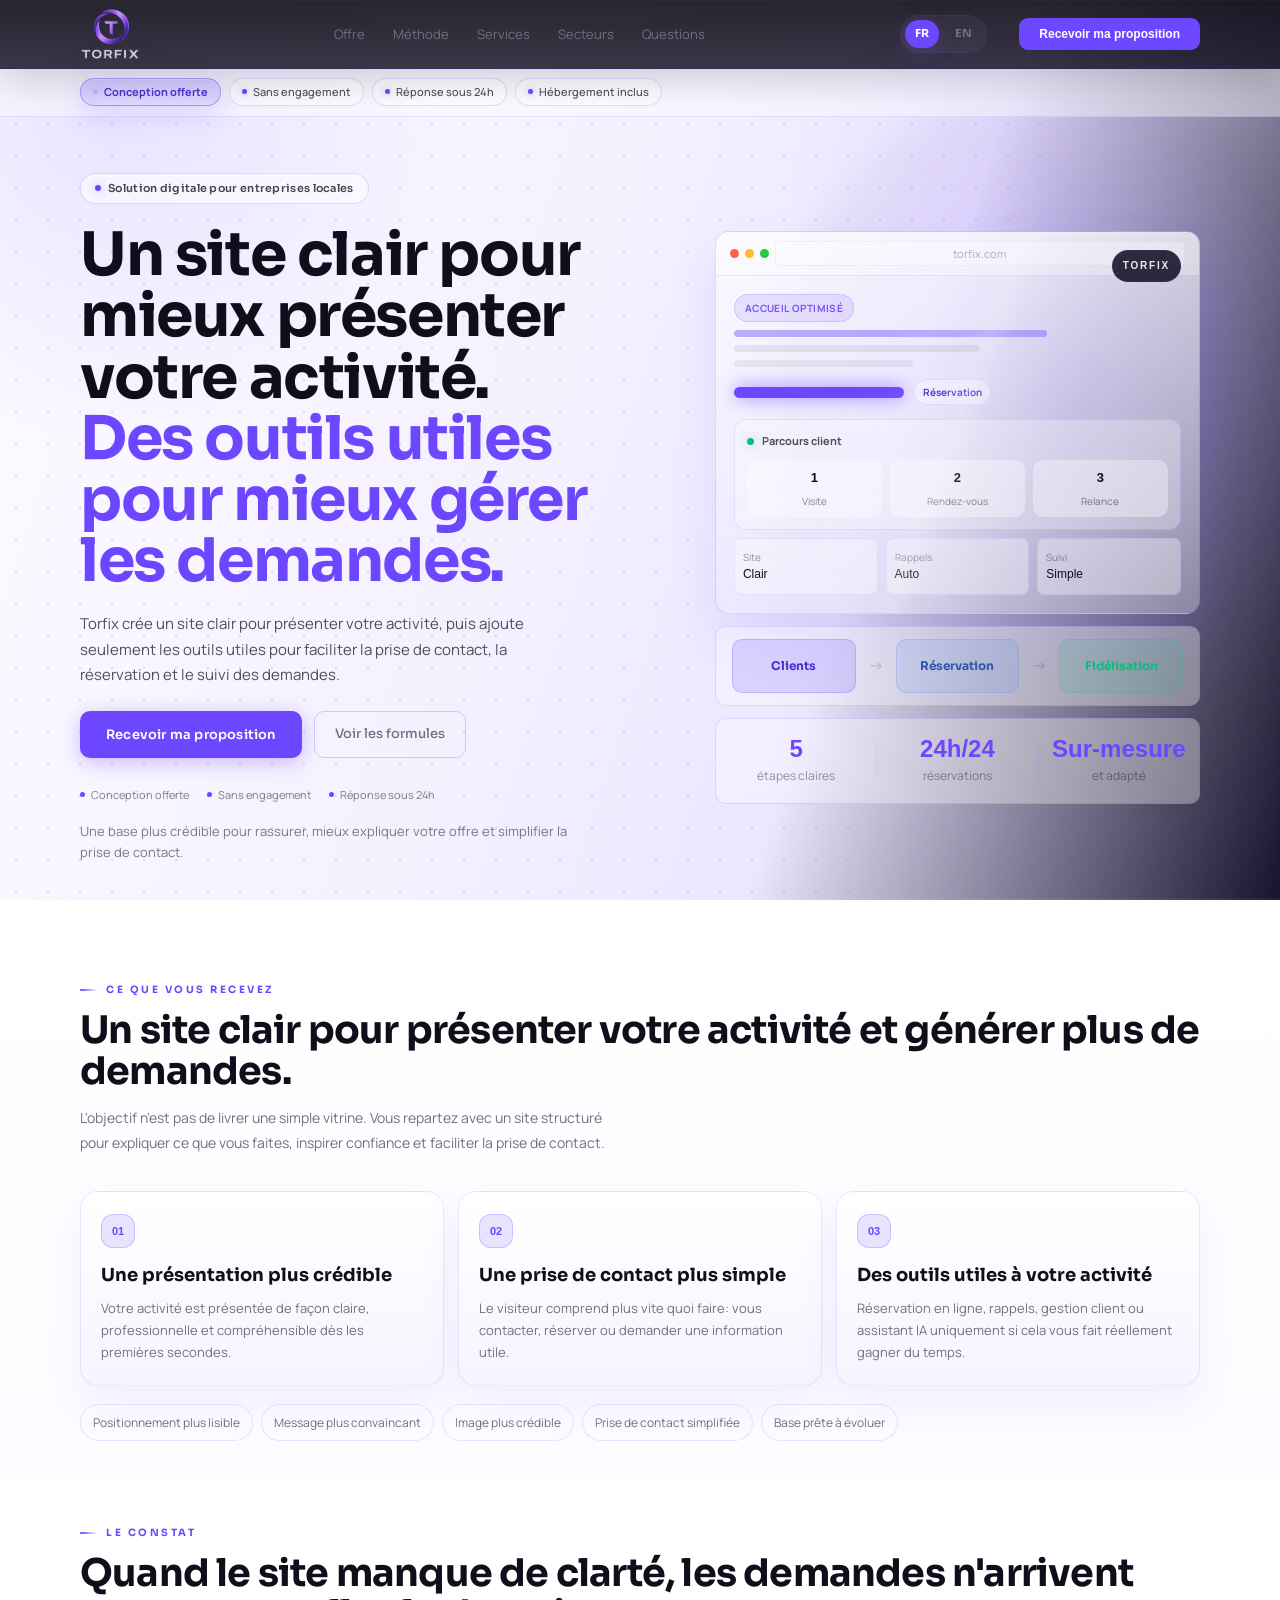
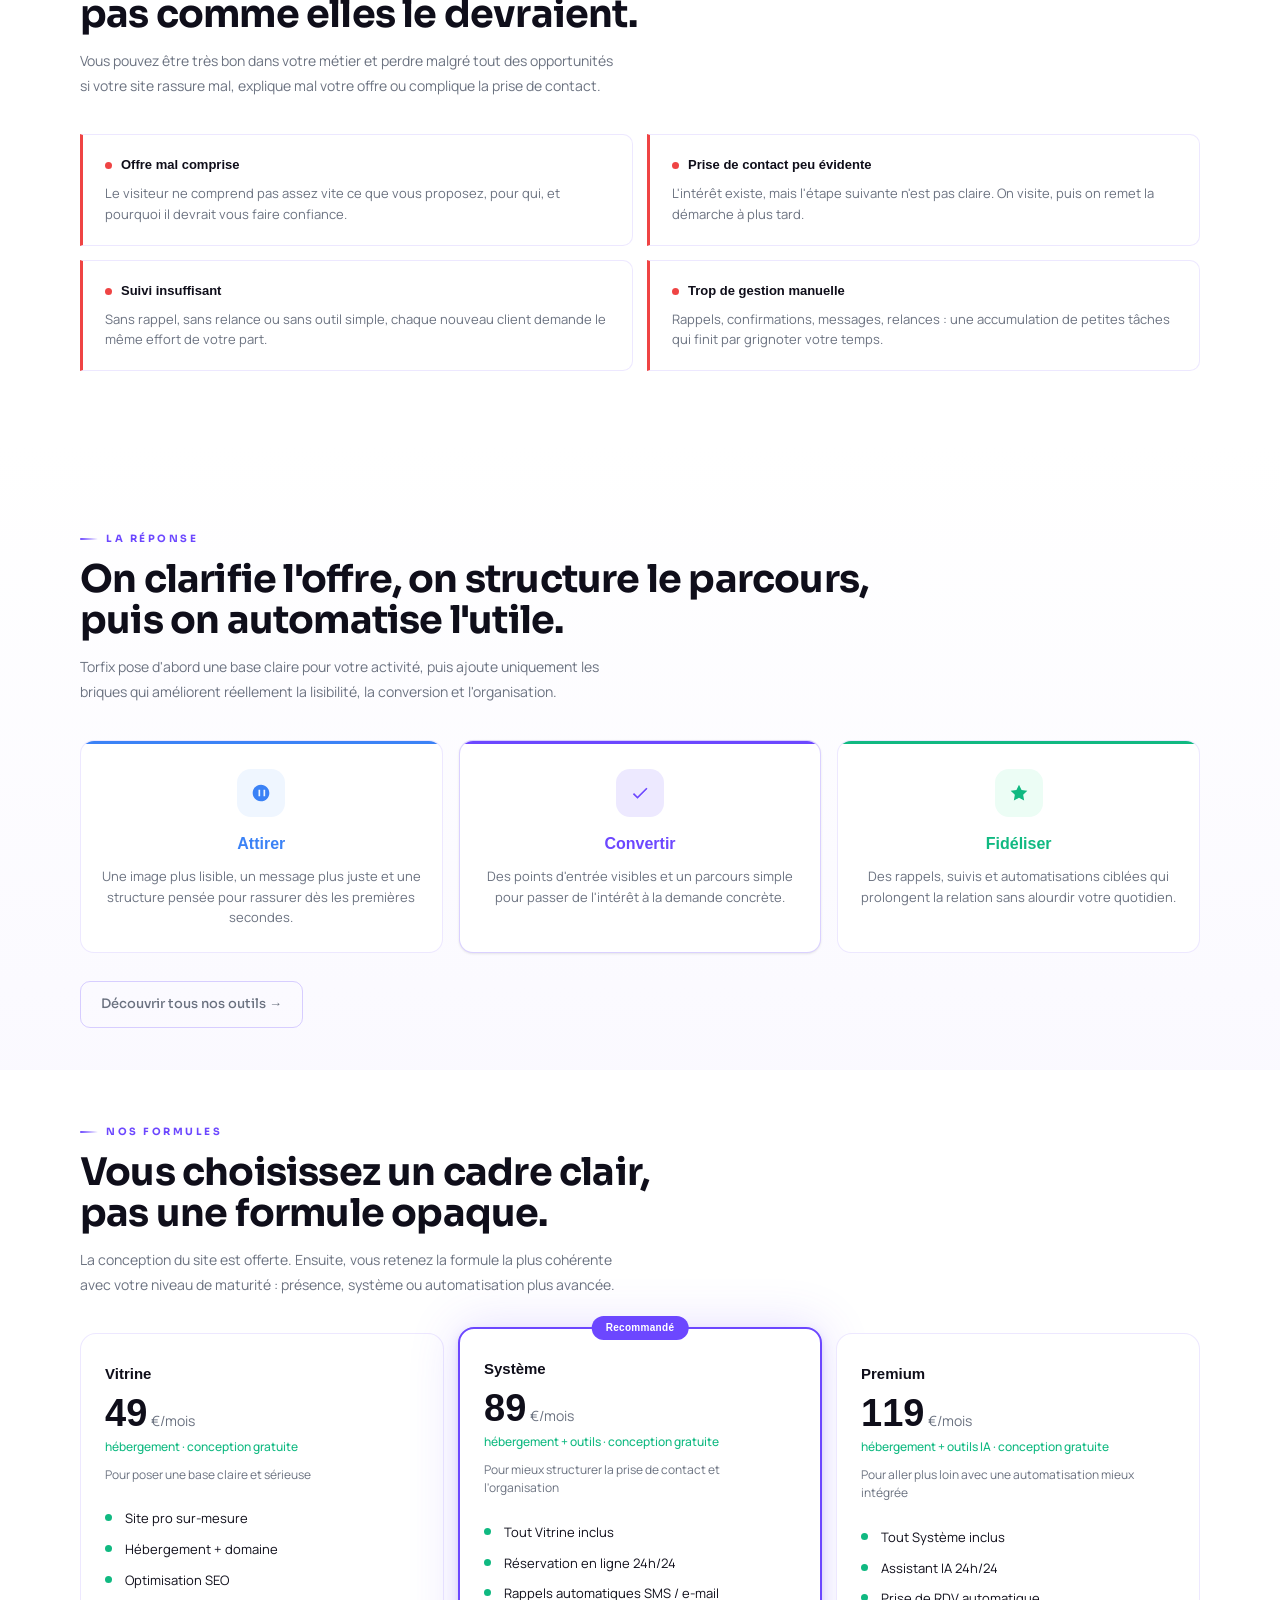
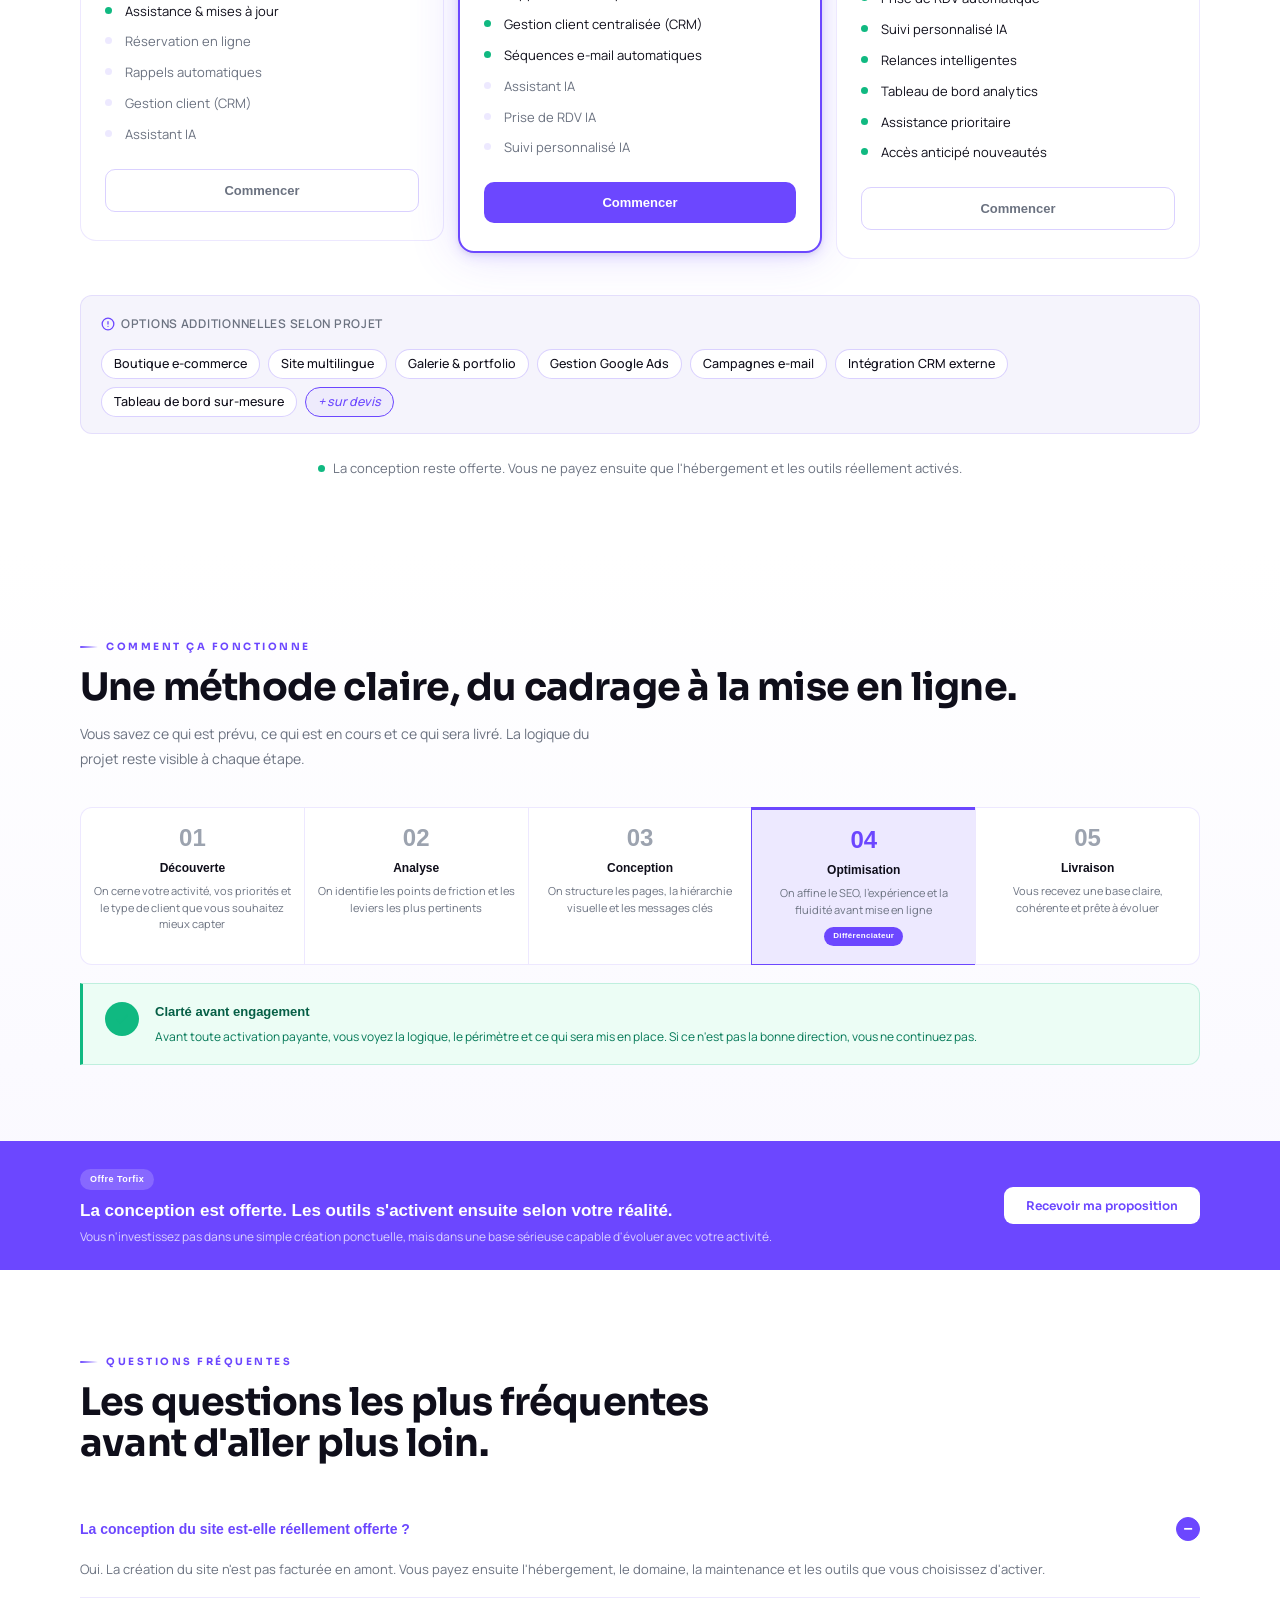
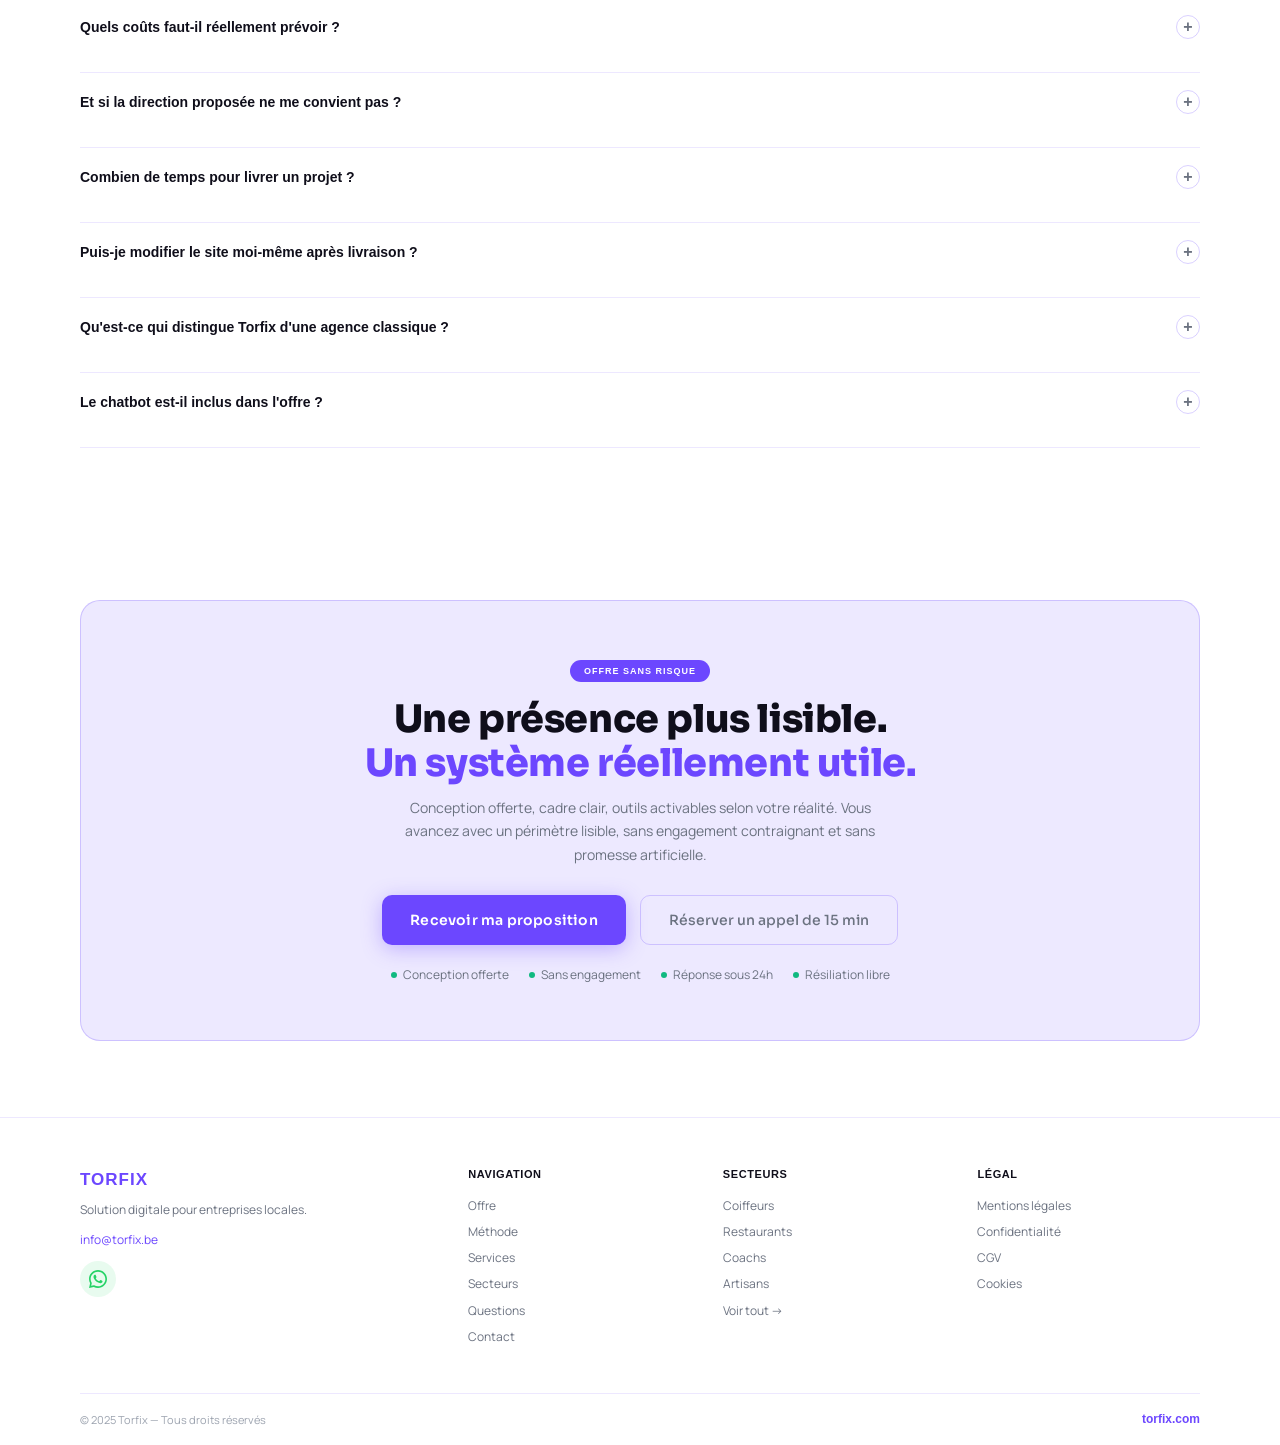
==== index.html @ b2e81ae2 "Use simple logo social preview" ====
﻿<!DOCTYPE html>
<html lang="fr">
<head>
  <meta charset="UTF-8">
  <meta name="viewport" content="width=device-width, initial-scale=1.0">
  <title>TORFIX — Système digital pour PME locales</title>
  <meta name="description" content="Torfix conçoit votre site gratuitement et vous propose les outils qui font vraiment grandir votre entreprise. Réservation en ligne, automatisation, gestion client et assistant IA.">
  <meta name="robots" content="index,follow">
  <meta name="theme-color" content="#09080F">
  <link rel="canonical" href="https://www.torfix.be/">
  <meta property="og:locale" content="fr_BE">
  <meta property="og:site_name" content="TORFIX">
  <meta property="og:type" content="website">
  <meta property="og:title" content="TORFIX — Système digital pour PME locales">
  <meta property="og:description" content="Torfix conçoit votre site gratuitement et vous propose les outils qui font vraiment grandir votre entreprise. Réservation en ligne, automatisation, gestion client et assistant IA.">
  <meta property="og:image" content="https://www.torfix.be/social-preview.png">
  <meta property="og:image:alt" content="Logo TORFIX">
  <meta name="twitter:card" content="summary_large_image">
  <meta name="twitter:title" content="TORFIX — Système digital pour PME locales">
  <meta name="twitter:description" content="Torfix conçoit votre site gratuitement et vous propose les outils qui font vraiment grandir votre entreprise. Réservation en ligne, automatisation, gestion client et assistant IA.">
  <meta name="twitter:image" content="https://www.torfix.be/social-preview.png">
  <meta name="twitter:image:alt" content="Logo TORFIX">
  <link rel="preconnect" href="https://fonts.googleapis.com">
  <link rel="preconnect" href="https://fonts.gstatic.com" crossorigin>
  <link rel="icon" href="favicon-square.svg" type="image/svg+xml">
  <link rel="icon" href="logo-torfix-cropped.png" sizes="32x32" type="image/png">
  <link rel="icon" href="logo-torfix-cropped.png" sizes="192x192" type="image/png">
  <link rel="shortcut icon" href="favicon.ico">
  <link rel="apple-touch-icon" href="favicon.ico">
  <link rel="manifest" href="site.webmanifest">
  <link href="https://fonts.googleapis.com/css2?family=Manrope:wght@400;500;600;700;800&family=Sora:wght@400;500;600;700;800&display=swap" rel="stylesheet">
  <link rel="stylesheet" href="css/style.css">
</head>
<body>

<!-- Scroll progress -->
<div class="scroll-progress" id="scroll-progress"></div>

<!-- Page transition overlay -->
<div class="page-overlay" id="page-overlay"></div>

<!-- ══ NAVBAR ══ -->
<nav class="navbar" id="navbar">
  <div class="nav-inner">
    <a href="index.html" class="nav-logo" aria-label="Torfix accueil"><img class="nav-logo-image" src="logo-torfix-cropped.png" alt="Torfix"><span class="nav-logo-text" aria-hidden="true">TORFIX</span></a>
    <div class="nav-links">
      <a href="#offre">Offre</a>
      <a href="#process">Méthode</a>
      <a href="services.html">Services</a>
                    <a href="secteurs.html">Secteurs</a>
      <a href="#faq">Questions</a>
    </div>
    <div class="nav-meta">
      <div class="lang-switch" aria-label="Sélecteur de langue">
        <a class="lang-pill active" href="index.html" lang="fr">FR</a>
        <a class="lang-pill" href="index-en.html" lang="en">EN</a>
      </div>
    </div>
    <button class="nav-cta" onclick="openModal()">Recevoir ma proposition</button>
    <button class="nav-burger" id="burger" aria-label="Ouvrir le menu" aria-expanded="false" aria-controls="nav-mobile">
      <span></span><span></span><span></span>
    </button>
  </div>
  <div class="nav-mobile" id="nav-mobile">
    <a href="#offre" onclick="closeMobile()">Offre</a>
    <a href="#process" onclick="closeMobile()">Méthode</a>
    <a href="services.html" onclick="closeMobile()">Services</a>
                    <a href="secteurs.html" onclick="closeMobile()">Secteurs</a>
    <a href="#faq" onclick="closeMobile()">Questions</a>
    <div class="lang-switch lang-switch-mobile" aria-label="Sélecteur de langue">
      <a class="lang-pill active" href="index.html" lang="fr">FR</a>
      <a class="lang-pill" href="index-en.html" lang="en">EN</a>
    </div>
    <button class="nav-cta" onclick="closeMobile(); openModal()">Recevoir ma proposition</button>
  </div>
</nav>

<!-- ══ HERO ══ -->
<section class="hero" id="hero">
  <!-- Parallax dot grid -->
  <div class="hero-parallax" id="hero-parallax"></div>

  <!-- Announce bar -->
  <div class="announce-bar">
    <div class="announce-inner">
      <span class="apill apill-featured">Conception offerte</span>
      <span class="apill">Sans engagement</span>
      <span class="apill">Réponse sous 24h</span>
      <span class="apill">Hébergement inclus</span>
    </div>
  </div>

  <div class="container">
    <div class="hero-grid">
      <div class="hero-left fade-up">
        <div class="hero-badge">
          <span class="badge-dot"></span>
          Solution digitale pour entreprises locales
        </div>
        <h1 class="hero-h1">
          Un site clair pour mieux présenter votre activité.<br><span>Des outils utiles pour mieux gérer les demandes.</span>
        </h1>
        <p class="hero-sub">
          Torfix crée un site clair pour présenter votre activité, puis ajoute seulement les outils utiles pour faciliter la prise de contact, la réservation et le suivi des demandes.
        </p>
        <div class="hero-ctas">
          <button class="btn-primary" onclick="openModal()">Recevoir ma proposition</button>
          <a href="#offre" class="btn-secondary">Voir les formules</a>
        </div>
        <div class="trust-bar">
          <span class="trust-pill">Conception offerte</span>
          <span class="trust-pill">Sans engagement</span>
          <span class="trust-pill">Réponse sous 24h</span>
        </div>
        <div class="hero-note">
          Une base plus crédible pour rassurer, mieux expliquer votre offre et simplifier la prise de contact.
        </div>
      </div>
      <div class="hero-right fade-up" style="transition-delay:0.15s">
        <div class="hero-mockup hero-float">
          <div class="mockup-bar">
            <span style="background:#ff5f57"></span>
            <span style="background:#febc2e"></span>
            <span style="background:#28c840"></span>
            <div class="mockup-url">torfix.com</div>
          </div>
          <div class="mockup-body">
            <div class="mk-kicker">Accueil optimisé</div>
            <div class="mk-line mk-title"></div>
            <div class="mk-line mk-sub"></div>
            <div class="mk-line mk-short"></div>
            <div class="mk-action-row">
              <div class="mk-line mk-cta"></div>
              <div class="mk-chip">Réservation</div>
            </div>
            <div class="mk-panel">
              <div class="mk-panel-head">
                <span class="mk-panel-dot"></span>
                Parcours client
              </div>
              <div class="mk-steps">
                <div class="mk-step"><strong>1</strong><span>Visite</span></div>
                <div class="mk-step"><strong>2</strong><span>Rendez-vous</span></div>
                <div class="mk-step"><strong>3</strong><span>Relance</span></div>
              </div>
            </div>
            <div class="mk-cards">
              <div class="mk-card"><span class="mk-card-label">Site</span><span class="mk-card-value">Clair</span></div>
              <div class="mk-card"><span class="mk-card-label">Rappels</span><span class="mk-card-value">Auto</span></div>
              <div class="mk-card"><span class="mk-card-label">Suivi</span><span class="mk-card-value">Simple</span></div>
            </div>
          </div>
        </div>
        <div class="hero-schema">
          <div class="schema-node accent">Clients</div>
          <div class="schema-arr">→</div>
          <div class="schema-node blue">Réservation</div>
          <div class="schema-arr">→</div>
          <div class="schema-node green">Fidélisation</div>
        </div>
        <div class="hero-stat-row">
          <div class="hero-stat">
            <div class="stat-num" data-counter="5" data-suffix="">5</div>
            <div class="stat-label">étapes claires</div>
          </div>
          <div class="stat-sep"></div>
          <div class="hero-stat">
            <div class="stat-num">24h/24</div>
            <div class="stat-label">réservations</div>
          </div>
          <div class="stat-sep"></div>
          <div class="hero-stat">
            <div class="stat-num">Sur-mesure</div>
            <div class="stat-label">et adapté</div>
          </div>
        </div>
      </div>
    </div>
  </div>
</section>

<section class="section section-soft" id="livrables">
  <div class="container">
    <div class="section-header fade-up">
      <div class="section-tag">Ce que vous recevez</div>
      <h2 class="section-h2">Un site clair pour présenter votre activité et générer plus de demandes.</h2>
      <p class="section-sub">L'objectif n'est pas de livrer une simple vitrine. Vous repartez avec un site structuré pour expliquer ce que vous faites, inspirer confiance et faciliter la prise de contact.</p>
    </div>
    <div class="deliverables-grid fade-up">
      <div class="deliverable-card">
        <div class="deliverable-no">01</div>
        <h3 class="deliverable-title">Une présentation plus crédible</h3>
        <p class="deliverable-text">Votre activité est présentée de façon claire, professionnelle et compréhensible dès les premières secondes.</p>
      </div>
      <div class="deliverable-card">
        <div class="deliverable-no">02</div>
        <h3 class="deliverable-title">Une prise de contact plus simple</h3>
        <p class="deliverable-text">Le visiteur comprend plus vite quoi faire: vous contacter, réserver ou demander une information utile.</p>
      </div>
      <div class="deliverable-card">
        <div class="deliverable-no">03</div>
        <h3 class="deliverable-title">Des outils utiles à votre activité</h3>
        <p class="deliverable-text">Réservation en ligne, rappels, gestion client ou assistant IA uniquement si cela vous fait réellement gagner du temps.</p>
      </div>
    </div>
    <div class="deliverables-strip fade-up">
      <span>Positionnement plus lisible</span>
      <span>Message plus convaincant</span>
      <span>Image plus crédible</span>
      <span>Prise de contact simplifiée</span>
      <span>Base prête à évoluer</span>
    </div>
  </div>
</section>

<!-- ══ PROBLÈME ══ -->
<section class="section" id="probleme">
  <div class="container">
    <div class="section-header fade-up">
      <div class="section-tag">Le constat</div>
      <h2 class="section-h2">Quand le site manque de clarté, les demandes n'arrivent pas comme elles le devraient.</h2>
      <p class="section-sub">Vous pouvez être très bon dans votre métier et perdre malgré tout des opportunités si votre site rassure mal, explique mal votre offre ou complique la prise de contact.</p>
    </div>
    <div class="grid-2x2 fade-up">
      <div class="prob-card">
        <div class="prob-title"><span class="prob-dot"></span>Offre mal comprise</div>
        <p class="prob-desc">Le visiteur ne comprend pas assez vite ce que vous proposez, pour qui, et pourquoi il devrait vous faire confiance.</p>
      </div>
      <div class="prob-card">
        <div class="prob-title"><span class="prob-dot"></span>Prise de contact peu évidente</div>
        <p class="prob-desc">L'intérêt existe, mais l'étape suivante n'est pas claire. On visite, puis on remet la démarche à plus tard.</p>
      </div>
      <div class="prob-card">
        <div class="prob-title"><span class="prob-dot"></span>Suivi insuffisant</div>
        <p class="prob-desc">Sans rappel, sans relance ou sans outil simple, chaque nouveau client demande le même effort de votre part.</p>
      </div>
      <div class="prob-card">
        <div class="prob-title"><span class="prob-dot"></span>Trop de gestion manuelle</div>
        <p class="prob-desc">Rappels, confirmations, messages, relances : une accumulation de petites tâches qui finit par grignoter votre temps.</p>
      </div>
    </div>
  </div>
</section>

<!-- ══ SOLUTION ══ -->
<section class="section section-alt" id="solution">
  <div class="container">
    <div class="section-header fade-up">
      <div class="section-tag">La réponse</div>
      <h2 class="section-h2">On clarifie l'offre, on structure le parcours,<br>puis on automatise l'utile.</h2>
      <p class="section-sub">Torfix pose d'abord une base claire pour votre activité, puis ajoute uniquement les briques qui améliorent réellement la lisibilité, la conversion et l'organisation.</p>
    </div>
    <div class="piliers-grid fade-up">
      <div class="pilier">
        <div class="pilier-accent" style="background:var(--blue)"></div>
        <div class="pilier-icon" style="background:var(--blue-light)">
          <svg width="20" height="20" fill="none" viewBox="0 0 24 24"><path d="M12 2C6.48 2 2 6.48 2 12s4.48 10 10 10 10-4.48 10-10S17.52 2 12 2zm1 14H9V8h2v8zm4 0h-2V8h2v8z" fill="#3B82F6"/></svg>
        </div>
        <div class="pilier-name" style="color:var(--blue)">Attirer</div>
        <p class="pilier-desc">Une image plus lisible, un message plus juste et une structure pensée pour rassurer dès les premières secondes.</p>
      </div>
      <div class="pilier pilier-featured">
        <div class="pilier-accent" style="background:var(--accent)"></div>
        <div class="pilier-icon" style="background:var(--accent-light)">
          <svg width="20" height="20" fill="none" viewBox="0 0 24 24"><path d="M9 16.17L4.83 12l-1.42 1.41L9 19 21 7l-1.41-1.41L9 16.17z" fill="#6C47FF"/></svg>
        </div>
        <div class="pilier-name" style="color:var(--accent)">Convertir</div>
        <p class="pilier-desc">Des points d'entrée visibles et un parcours simple pour passer de l'intérêt à la demande concrète.</p>
      </div>
      <div class="pilier">
        <div class="pilier-accent" style="background:var(--green)"></div>
        <div class="pilier-icon" style="background:var(--green-light)">
          <svg width="20" height="20" fill="none" viewBox="0 0 24 24"><path d="M12 2l3.09 6.26L22 9.27l-5 4.87 1.18 6.88L12 17.77l-6.18 3.25L7 14.14 2 9.27l6.91-1.01L12 2z" fill="#10B981"/></svg>
        </div>
        <div class="pilier-name" style="color:var(--green)">Fidéliser</div>
        <p class="pilier-desc">Des rappels, suivis et automatisations ciblées qui prolongent la relation sans alourdir votre quotidien.</p>
      </div>
    </div>
    <div class="solution-link fade-up">
      <a href="services.html" class="btn-secondary">Découvrir tous nos outils →</a>
    </div>
  </div>
</section>

<!-- ══ OFFRE / PRICING ══ -->
<section class="section" id="offre">
  <div class="container">
    <div class="section-header fade-up">
      <div class="section-tag">Nos formules</div>
      <h2 class="section-h2">Vous choisissez un cadre clair,<br>pas une formule opaque.</h2>
      <p class="section-sub">La conception du site est offerte. Ensuite, vous retenez la formule la plus cohérente avec votre niveau de maturité : présence, système ou automatisation plus avancée.</p>
    </div>
    <div class="pricing-grid fade-up">

      <!-- Vitrine -->
      <div class="pricing-card">
        <div class="pricing-header">
          <div class="pricing-name">Vitrine</div>
          <div class="pricing-price"><span class="price-num">49</span><span class="price-unit">€/mois</span></div>
          <div class="pricing-conception">hébergement · conception gratuite</div>
          <div class="pricing-for">Pour poser une base claire et sérieuse</div>
        </div>
        <ul class="pricing-features">
          <li class="feat-yes">Site pro sur-mesure</li>
          <li class="feat-yes">Hébergement + domaine</li>
          <li class="feat-yes">Optimisation SEO</li>
          <li class="feat-yes">Assistance & mises à jour</li>
          <li class="feat-no">Réservation en ligne</li>
          <li class="feat-no">Rappels automatiques</li>
          <li class="feat-no">Gestion client (CRM)</li>
          <li class="feat-no">Assistant IA</li>
        </ul>
        <button class="pricing-cta pricing-cta-sec" onclick="openModal()">Commencer</button>
      </div>

      <!-- Système (popular) -->
      <div class="pricing-card pricing-popular">
        <div class="pricing-badge">Recommandé</div>
        <div class="pricing-header">
          <div class="pricing-name">Système</div>
          <div class="pricing-price"><span class="price-num">89</span><span class="price-unit">€/mois</span></div>
          <div class="pricing-conception">hébergement + outils · conception gratuite</div>
          <div class="pricing-for">Pour mieux structurer la prise de contact et l'organisation</div>
        </div>
        <ul class="pricing-features">
          <li class="feat-yes">Tout Vitrine inclus</li>
          <li class="feat-yes">Réservation en ligne 24h/24</li>
          <li class="feat-yes">Rappels automatiques SMS / e-mail</li>
          <li class="feat-yes">Gestion client centralisée (CRM)</li>
          <li class="feat-yes">Séquences e-mail automatiques</li>
          <li class="feat-no">Assistant IA</li>
          <li class="feat-no">Prise de RDV IA</li>
          <li class="feat-no">Suivi personnalisé IA</li>
        </ul>
        <button class="pricing-cta pricing-cta-main" onclick="openModal()">Commencer</button>
      </div>

      <!-- Premium -->
      <div class="pricing-card">
        <div class="pricing-header">
          <div class="pricing-name">Premium</div>
          <div class="pricing-price"><span class="price-num">119</span><span class="price-unit">€/mois</span></div>
          <div class="pricing-conception">hébergement + outils IA · conception gratuite</div>
          <div class="pricing-for">Pour aller plus loin avec une automatisation mieux intégrée</div>
        </div>
        <ul class="pricing-features">
          <li class="feat-yes">Tout Système inclus</li>
          <li class="feat-yes">Assistant IA 24h/24</li>
          <li class="feat-yes">Prise de RDV automatique</li>
          <li class="feat-yes">Suivi personnalisé IA</li>
          <li class="feat-yes">Relances intelligentes</li>
          <li class="feat-yes">Tableau de bord analytics</li>
          <li class="feat-yes">Assistance prioritaire</li>
          <li class="feat-yes">Accès anticipé nouveautés</li>
        </ul>
        <button class="pricing-cta pricing-cta-sec" onclick="openModal()">Commencer</button>
      </div>

    </div>
    <!-- Options additionnelles -->
    <div class="addons-wrap fade-up">
      <div class="addons-label">
        <svg width="14" height="14" viewBox="0 0 24 24" fill="none" stroke="currentColor" stroke-width="2.2" stroke-linecap="round" stroke-linejoin="round"><circle cx="12" cy="12" r="10"/><line x1="12" y1="8" x2="12" y2="12"/><line x1="12" y1="16" x2="12.01" y2="16"/></svg>
        Options additionnelles selon projet
      </div>
      <div class="addons-list">
        <span class="addon-chip">Boutique e-commerce</span>
        <span class="addon-chip">Site multilingue</span>
        <span class="addon-chip">Galerie & portfolio</span>
        <span class="addon-chip">Gestion Google Ads</span>
        <span class="addon-chip">Campagnes e-mail</span>
        <span class="addon-chip">Intégration CRM externe</span>
        <span class="addon-chip">Tableau de bord sur-mesure</span>
        <span class="addon-chip">+ sur devis</span>
      </div>
    </div>

    <div class="pricing-note fade-up">
      <span class="pnote-dot"></span>
      La conception reste offerte. Vous ne payez ensuite que l'hébergement et les outils réellement activés.
    </div>
  </div>
</section>

<!-- ══ PROCESS ══ -->
<section class="section section-alt" id="process">
  <div class="container">
    <div class="section-header fade-up">
      <div class="section-tag">Comment ça fonctionne</div>
      <h2 class="section-h2">Une méthode claire, du cadrage à la mise en ligne.</h2>
      <p class="section-sub">Vous savez ce qui est prévu, ce qui est en cours et ce qui sera livré. La logique du projet reste visible à chaque étape.</p>
    </div>
    <div class="process-steps fade-up">
      <div class="ps">
        <div class="ps-num">01</div>
        <div class="ps-name">Découverte</div>
        <p class="ps-desc">On cerne votre activité, vos priorités et le type de client que vous souhaitez mieux capter</p>
      </div>
      <div class="ps">
        <div class="ps-num">02</div>
        <div class="ps-name">Analyse</div>
        <p class="ps-desc">On identifie les points de friction et les leviers les plus pertinents</p>
      </div>
      <div class="ps">
        <div class="ps-num">03</div>
        <div class="ps-name">Conception</div>
        <p class="ps-desc">On structure les pages, la hiérarchie visuelle et les messages clés</p>
      </div>
      <div class="ps ps-hl">
        <div class="ps-num">04</div>
        <div class="ps-name">Optimisation</div>
        <p class="ps-desc">On affine le SEO, l'expérience et la fluidité avant mise en ligne</p>
        <span class="diff-pill">Différenciateur</span>
      </div>
      <div class="ps">
        <div class="ps-num">05</div>
        <div class="ps-name">Livraison</div>
        <p class="ps-desc">Vous recevez une base claire, cohérente et prête à évoluer</p>
      </div>
    </div>
    <div class="risk-box fade-up">
      <div class="risk-icon">
        <svg width="16" height="16" fill="none" viewBox="0 0 24 24"><path d="M9 16.17L4.83 12l-1.42 1.41L9 19 21 7l-1.41-1.41L9 16.17z" fill="#10B981"/></svg>
      </div>
      <div>
        <div class="risk-title">Clarté avant engagement</div>
        <p class="risk-desc">Avant toute activation payante, vous voyez la logique, le périmètre et ce qui sera mis en place. Si ce n'est pas la bonne direction, vous ne continuez pas.</p>
      </div>
    </div>
  </div>
</section>

<!-- ══ BANNER CTA ══ -->
<div class="cta-banner">
  <div class="container">
    <div class="cta-banner-inner">
      <div>
        <div class="cta-banner-badge">Offre Torfix</div>
        <div class="cta-banner-title">La conception est offerte. Les outils s'activent ensuite selon votre réalité.</div>
        <p class="cta-banner-sub">Vous n'investissez pas dans une simple création ponctuelle, mais dans une base sérieuse capable d'évoluer avec votre activité.</p>
      </div>
      <button class="btn-white" onclick="openModal()">Recevoir ma proposition</button>
    </div>
  </div>
</div>

<!-- ══ FAQ ══ -->
<section class="section" id="faq">
  <div class="container">
    <div class="section-header fade-up">
      <div class="section-tag">Questions fréquentes</div>
      <h2 class="section-h2">Les questions les plus fréquentes<br>avant d'aller plus loin.</h2>
    </div>
    <div class="faq-list fade-up">
      <div class="faq-item faq-open">
        <button class="faq-q" onclick="toggleFaq(this)" aria-expanded="true" aria-controls="faq-a-1" id="faq-q-1">
          La conception du site est-elle réellement offerte ?
          <span class="faq-icon">−</span>
        </button>
        <div class="faq-a" id="faq-a-1" role="region" aria-labelledby="faq-q-1">
          Oui. La création du site n'est pas facturée en amont. Vous payez ensuite l'hébergement, le domaine, la maintenance et les outils que vous choisissez d'activer.
        </div>
      </div>
      <div class="faq-item">
        <button class="faq-q" onclick="toggleFaq(this)" aria-expanded="false" aria-controls="faq-a-2" id="faq-q-2">
          Quels coûts faut-il réellement prévoir ?
          <span class="faq-icon">+</span>
        </button>
        <div class="faq-a" id="faq-a-2" role="region" aria-labelledby="faq-q-2" style="display:none">
          Vitrine: 49€/mois. Système: 89€/mois. Premium: 119€/mois. La différence se fait surtout sur le niveau d'outils et d'automatisation ajoutés.
        </div>
      </div>
      <div class="faq-item">
        <button class="faq-q" onclick="toggleFaq(this)" aria-expanded="false" aria-controls="faq-a-3" id="faq-q-3">
          Et si la direction proposée ne me convient pas ?
          <span class="faq-icon">+</span>
        </button>
        <div class="faq-a" id="faq-a-3" role="region" aria-labelledby="faq-q-3" style="display:none">
          Vous ne poursuivez pas. L'objectif est de travailler sur une direction juste, pas de vous enfermer dans une solution qui ne vous correspond pas.
        </div>
      </div>
      <div class="faq-item">
        <button class="faq-q" onclick="toggleFaq(this)" aria-expanded="false" aria-controls="faq-a-4" id="faq-q-4">
          Combien de temps pour livrer un projet ?
          <span class="faq-icon">+</span>
        </button>
        <div class="faq-a" id="faq-a-4" role="region" aria-labelledby="faq-q-4" style="display:none">
          En règle générale, comptez entre deux et quatre semaines selon le contenu à produire et les outils à intégrer.
        </div>
      </div>
      <div class="faq-item">
        <button class="faq-q" onclick="toggleFaq(this)" aria-expanded="false" aria-controls="faq-a-5" id="faq-q-5">
          Puis-je modifier le site moi-même après livraison ?
          <span class="faq-icon">+</span>
        </button>
        <div class="faq-a" id="faq-a-5" role="region" aria-labelledby="faq-q-5" style="display:none">
          Oui, pour les contenus simples. L'objectif est de vous laisser autonome sur l'essentiel sans vous exposer à la partie technique.
        </div>
      </div>
      <div class="faq-item">
        <button class="faq-q" onclick="toggleFaq(this)" aria-expanded="false" aria-controls="faq-a-6" id="faq-q-6">
          Qu'est-ce qui distingue Torfix d'une agence classique ?
          <span class="faq-icon">+</span>
        </button>
        <div class="faq-a" id="faq-a-6" role="region" aria-labelledby="faq-q-6" style="display:none">
          Torfix ne cherche pas seulement à livrer une vitrine correcte. L'approche vise surtout à rendre votre présence plus claire, votre parcours plus fluide et votre gestion plus simple.
        </div>
      </div>
      <div class="faq-item">
        <button class="faq-q" onclick="toggleFaq(this)" aria-expanded="false" aria-controls="faq-a-7" id="faq-q-7">
          Le chatbot est-il inclus dans l'offre ?
          <span class="faq-icon">+</span>
        </button>
        <div class="faq-a" id="faq-a-7" role="region" aria-labelledby="faq-q-7" style="display:none">
          Il est prévu dans la formule Premium. Sur les autres formules, un assistant plus simple peut être ajouté si cela sert vraiment votre activité.
        </div>
      </div>
    </div>
  </div>
</section>

<!-- ══ CTA FINAL ══ -->
<section class="section cta-final-section" id="contact">
  <div class="container">
    <div class="cta-final fade-up">
      <div class="cf-tag">Offre sans risque</div>
      <h2 class="cf-title">Une présence plus lisible.<br><span>Un système réellement utile.</span></h2>
      <p class="cf-sub">Conception offerte, cadre clair, outils activables selon votre réalité. Vous avancez avec un périmètre lisible, sans engagement contraignant et sans promesse artificielle.</p>
      <div class="cf-btns">
        <button class="btn-primary btn-lg" onclick="openModal()">Recevoir ma proposition</button>
        <button class="btn-secondary btn-lg" onclick="openModal()">Réserver un appel de 15 min</button>
      </div>
      <div class="cf-checks">
        <span class="cf-chk">Conception offerte</span>
        <span class="cf-chk">Sans engagement</span>
        <span class="cf-chk">Réponse sous 24h</span>
        <span class="cf-chk">Résiliation libre</span>
      </div>
    </div>
  </div>
</section>

<!-- ══ FOOTER ══ -->
<footer class="footer" id="footer">
  <div class="container">
    <div class="footer-grid">
      <div class="footer-brand">
        <div class="ft-logo">TORFIX</div>
        <p class="ft-tag">Solution digitale pour entreprises locales.</p>
        <a href="mailto:info@torfix.be" class="ft-email">info@torfix.be</a>
        <a href="https://wa.me/32466386565" class="ft-whatsapp" target="_blank" rel="noopener" aria-label="Nous contacter sur WhatsApp">
          <svg width="18" height="18" fill="none" viewBox="0 0 24 24"><path d="M17.472 14.382c-.297-.149-1.758-.867-2.03-.967-.273-.099-.471-.148-.67.15-.197.297-.767.966-.94 1.164-.173.199-.347.223-.644.075-.297-.15-1.255-.463-2.39-1.475-.883-.788-1.48-1.761-1.653-2.059-.173-.297-.018-.458.13-.606.134-.133.298-.347.446-.52.149-.174.198-.298.298-.497.099-.198.05-.371-.025-.52-.075-.149-.669-1.612-.916-2.207-.242-.579-.487-.5-.669-.51-.173-.008-.371-.01-.57-.01-.198 0-.52.074-.792.372-.272.297-1.04 1.016-1.04 2.479 0 1.462 1.065 2.875 1.213 3.074.149.198 2.096 3.2 5.077 4.487.709.306 1.262.489 1.694.625.712.227 1.36.195 1.871.118.571-.085 1.758-.719 2.006-1.413.248-.694.248-1.289.173-1.413-.074-.124-.272-.198-.57-.347z" fill="#25D366"/><path d="M12 0C5.373 0 0 5.373 0 12c0 2.115.553 4.1 1.523 5.824L0 24l6.335-1.498A11.934 11.934 0 0012 24c6.627 0 12-5.373 12-12S18.627 0 12 0zm0 21.818a9.803 9.803 0 01-5.032-1.382l-.36-.214-3.733.882.933-3.618-.235-.372A9.782 9.782 0 012.182 12C2.182 6.57 6.57 2.182 12 2.182S21.818 6.57 21.818 12 17.43 21.818 12 21.818z" fill="#25D366"/></svg>
          <span class="sr-only">WhatsApp</span>
        </a>
      </div>
      <div>
        <div class="ft-col-title">Navigation</div>
        <a class="ft-link" href="#offre">Offre</a>
        <a class="ft-link" href="#process">Méthode</a>
        <a class="ft-link" href="services.html">Services</a>
                    <a class="ft-link" href="secteurs.html">Secteurs</a>
        <a class="ft-link" href="#faq">Questions</a>
        <a class="ft-link" href="#contact">Contact</a>
      </div>
      <div>
        <div class="ft-col-title">Secteurs</div>
                    <a class="ft-link" href="secteurs.html">Coiffeurs</a>
                    <a class="ft-link" href="secteurs.html">Restaurants</a>
                    <a class="ft-link" href="secteurs.html">Coachs</a>
                    <a class="ft-link" href="secteurs.html">Artisans</a>
                    <a class="ft-link" href="secteurs.html">Voir tout →</a>
      </div>
      <div>
        <div class="ft-col-title">Légal</div>
        <a class="ft-link" href="mentions-legales.html">Mentions légales</a>
        <a class="ft-link" href="confidentialite.html">Confidentialité</a>
        <a class="ft-link" href="cgv.html">CGV</a>
        <a class="ft-link" href="cookies.html">Cookies</a>
      </div>
    </div>
    <div class="footer-bottom">
      <span>© 2025 Torfix — Tous droits réservés</span>
      <span class="fb-right">torfix.com</span>
    </div>
  </div>
</footer>

<!-- ══ MODAL FORMULAIRE 2 ÉTAPES ══ -->
<div class="modal-overlay" id="modal" onclick="handleOverlayClick(event)" role="dialog" aria-modal="true" aria-label="Formulaire de demande Torfix" aria-hidden="true">
  <div class="modal-box">
    <button class="modal-close" onclick="closeModal()" aria-label="Fermer">&times;</button>
    <div class="modal-progress">
      <div class="progress-step active" id="prog-1">
        <span class="prog-num">1</span>
        <span class="prog-label">Vos informations</span>
      </div>
      <div class="progress-line"></div>
      <div class="progress-step" id="prog-2">
        <span class="prog-num">2</span>
        <span class="prog-label">Votre projet</span>
      </div>
    </div>
    <div class="modal-step" id="step-1">
      <div class="modal-header">
        <h3 class="modal-title">Parlez-nous de vous</h3>
        <p class="modal-sub">On revient vers vous sous 24h avec une proposition.</p>
      </div>
      <form id="form-step1" onsubmit="goStep2(event)" novalidate>
        <div class="form-row">
          <div class="form-group">
            <label class="form-label" for="prenom">Prénom *</label>
            <input class="form-input" type="text" id="prenom" name="prenom" placeholder="Votre prénom" autocomplete="given-name" required>
          </div>
          <div class="form-group">
            <label class="form-label" for="entreprise">Nom de l'entreprise *</label>
            <input class="form-input" type="text" id="entreprise" name="entreprise" placeholder="Ex: Salon Maya" autocomplete="organization" required>
          </div>
        </div>
        <div class="form-group">
          <label class="form-label" for="secteur">Secteur d'activité *</label>
          <select class="form-input form-select" id="secteur" name="secteur" required>
            <option value="">Choisissez votre secteur</option>
            <optgroup label="Beauté & bien-être">
              <option>Coiffeur / coiffeuse</option><option>Institut de beauté</option>
              <option>Barbier</option><option>Nail artist</option>
              <option>Spa & massage</option><option>Tatoueur</option>
              <option>Esthéticienne à domicile</option>
            </optgroup>
            <optgroup label="Food & restauration">
              <option>Restaurant</option><option>Traiteur</option>
              <option>Food truck</option><option>Boulangerie-pâtisserie</option>
              <option>Café & brunch</option><option>Chef à domicile</option>
            </optgroup>
            <optgroup label="Coaching & formation">
              <option>Coach sportif</option><option>Coach de vie</option>
              <option>Formateur en ligne</option><option>Professeur particulier</option>
              <option>Thérapeute & psy</option><option>Nutritionniste</option>
            </optgroup>
            <optgroup label="Services & artisanat">
              <option>Plombier</option><option>Électricien</option>
              <option>Menuisier</option><option>Photographe</option>
              <option>Cleaner / ménage</option><option>Jardinier & paysagiste</option>
            </optgroup>
            <option value="autre">Autre secteur</option>
          </select>
        </div>
        <div class="form-row">
          <div class="form-group">
            <label class="form-label" for="email">Email *</label>
            <input class="form-input" type="email" id="email" name="email" placeholder="vous@exemple.com" autocomplete="email" required>
          </div>
          <div class="form-group">
            <label class="form-label" for="tel">Téléphone</label>
            <input class="form-input" type="tel" id="tel" name="tel" placeholder="06 12 34 56 78" autocomplete="tel">
          </div>
        </div>
        <button type="submit" class="btn-primary btn-full">Continuer →</button>
      </form>
    </div>
    <div class="modal-step" id="step-2" style="display:none">
      <div class="modal-header">
        <h3 class="modal-title">Votre projet en détail</h3>
        <p class="modal-sub">Sélectionnez ce qui correspond à vos besoins.</p>
      </div>
      <form id="form-step2" action="https://formspree.io/f/xzdybbev" method="POST" onsubmit="handleSubmit(event)" novalidate>
        <input type="hidden" id="h-prenom" name="prenom">
        <input type="hidden" id="h-entreprise" name="entreprise">
        <input type="hidden" id="h-secteur" name="secteur">
        <input type="hidden" id="h-email" name="email">
        <input type="hidden" id="h-tel" name="tel">
        <div class="form-group">
          <label class="form-label">Formule souhaitée *</label>
          <div class="radio-group">
            <label class="radio-option">
              <input type="radio" name="formule" value="Vitrine — 49€/mois" required>
              <span class="radio-box"><span class="radio-name">Vitrine</span><span class="radio-price">49€/mois</span></span>
            </label>
            <label class="radio-option">
              <input type="radio" name="formule" value="Système — 89€/mois">
              <span class="radio-box radio-popular">
                <span class="radio-pop-badge">Populaire</span>
                <span class="radio-name">Système</span><span class="radio-price">89€/mois</span>
              </span>
            </label>
            <label class="radio-option">
              <input type="radio" name="formule" value="Premium — 119€/mois">
              <span class="radio-box"><span class="radio-name">Premium</span><span class="radio-price">119€/mois</span></span>
            </label>
          </div>
        </div>
        <div class="form-group">
          <label class="form-label">Outils souhaités (optionnel)</label>
          <div class="check-group">
            <label class="check-option"><input type="checkbox" name="outils" value="Réservation en ligne"><span>Réservation en ligne</span></label>
            <label class="check-option"><input type="checkbox" name="outils" value="Rappels automatiques"><span>Rappels automatiques</span></label>
            <label class="check-option"><input type="checkbox" name="outils" value="Gestion client (CRM)"><span>Gestion client (CRM)</span></label>
            <label class="check-option"><input type="checkbox" name="outils" value="Assistant IA"><span>Assistant IA</span></label>
          </div>
        </div>
        <div class="form-group">
          <label class="form-label" for="message">Décrivez votre activité & vos besoins</label>
          <textarea class="form-input form-textarea" id="message" name="message" placeholder="Ex: Je suis coiffeur à Lyon, j'ai déjà un site mais il est vieux et je perds des RDV..."></textarea>
        </div>
        <div class="form-actions">
          <button type="button" class="btn-ghost" onclick="goStep1()">← Retour</button>
          <button type="submit" class="btn-primary btn-grow">Envoyer ma demande</button>
        </div>
      </form>
    </div>
    <div class="modal-step" id="step-success" style="display:none">
      <div class="success-screen">
        <div class="success-icon">✓</div>
        <h3 class="success-title">Demande envoyée !</h3>
        <p class="success-sub">On vous répond sous 24h avec une proposition adaptée à votre activité.</p>
        <div class="success-checks">
          <span class="success-chk">Conception offerte</span>
          <span class="success-chk">Sans engagement</span>
        </div>
        <button class="btn-primary" onclick="closeModal()">Fermer</button>
      </div>
    </div>
  </div>
</div>

<script src="js/main.js"></script>
</body>
</html>
---- css/style.css ----
/* ═══════════════════════════════════════
   TORFIX — Design System
   ═══════════════════════════════════════ */

:root {
  --font-heading:  'Sora', sans-serif;
  --font-body:     'Manrope', sans-serif;
  --accent:        #6C47FF;
  --accent-light:  #EDE9FF;
  --accent-dark:   #4A2FD4;
  --accent-glow:   rgba(108,71,255,0.45);
  --green:         #10B981;
  --green-light:   #ECFDF5;
  --blue:          #3B82F6;
  --blue-light:    #EFF6FF;
  --orange:        #F59E0B;
  --orange-light:  #FEF3C7;
  --red:           #EF4444;
  --text-primary:  #0F0E1A;
  --text-secondary:#6B7280;
  --text-tertiary: #9CA3AF;
  --bg:            #FAFAFA;
  --bg-card:       #FFFFFF;
  --bg-section:    #F5F4FC;
  --border:        rgba(108,71,255,0.12);
  --border-strong: rgba(108,71,255,0.25);
  --radius:        12px;
  --radius-lg:     16px;
  --shadow:        0 1px 3px rgba(0,0,0,0.06), 0 1px 2px rgba(0,0,0,0.04);
  --shadow-md:     0 4px 12px rgba(108,71,255,0.15), 0 2px 4px rgba(0,0,0,0.06);
  --shadow-lg:     0 8px 40px rgba(108,71,255,0.22);
  --site-gradient:
    radial-gradient(ellipse 38% 52% at 8% 12%, rgba(108,71,255,0.12) 0%, transparent 72%),
    radial-gradient(ellipse 28% 42% at 82% 20%, rgba(108,71,255,0.08) 0%, transparent 74%),
    linear-gradient(108deg, #FCFBFF 0%, #F4F1FF 44%, #ECE6FF 66%, #17132C 100%);
  --site-gradient-mobile:
    radial-gradient(ellipse 52% 52% at 22% 12%, rgba(108,71,255,0.14) 0%, transparent 70%),
    linear-gradient(180deg, #FCFBFF 0%, #F3EFFF 52%, #E7E1FF 100%);
  /* Dark hero */
  --hero-bg:       #09080F;
}

/* ── RESET ── */
*, *::before, *::after { box-sizing: border-box; margin: 0; padding: 0; }
html { scroll-behavior: smooth; }
body {
  font-family: var(--font-body);
  background: var(--site-gradient);
  background-attachment: fixed;
  color: var(--text-primary);
  font-size: 15px;
  line-height: 1.6;
  overflow-x: hidden;
}
h1,h2,h3,h4,h5 { font-family: var(--font-heading); }
a { text-decoration: none; color: inherit; }
button { cursor: pointer; border: none; background: none; font-family: inherit; }
img { max-width: 100%; display: block; }
ul { list-style: none; }

a:focus-visible,
button:focus-visible,
input:focus-visible,
select:focus-visible,
textarea:focus-visible,
.niche-card:focus-visible {
  outline: 3px solid rgba(108,71,255,0.28);
  outline-offset: 3px;
}

/* ── LAYOUT ── */
.container {
  max-width: 1200px;
  margin: 0 auto;
  padding: 0 40px;
}
.section {
  padding: 76px 0;
  background: transparent;
}
.section-alt {
  background:
    linear-gradient(180deg, rgba(255,255,255,0.08), rgba(108,71,255,0.03));
}
.section-soft {
  background:
    linear-gradient(180deg, rgba(255,255,255,0.05), rgba(108,71,255,0.02));
}
#solution {
  padding-bottom: 42px;
}
#offre {
  padding-top: 46px;
}
#livrables {
  padding-bottom: 38px;
}
#probleme {
  padding-top: 38px;
}

/* ── SECTION HEADERS ── */
.section-header {
  margin-bottom: 36px;
}
.section-tag {
  font-family: 'Syne', sans-serif;
  font-size: 10px;
  font-weight: 700;
  letter-spacing: 2.5px;
  color: var(--accent);
  text-transform: uppercase;
  margin-bottom: 12px;
  display: inline-flex;
  align-items: center;
  gap: 8px;
}
.section-tag::before {
  content: '';
  display: inline-block;
  width: 18px;
  height: 2px;
  background: linear-gradient(90deg, var(--accent), transparent);
  border-radius: 2px;
}
.section-h2 {
  font-size: clamp(28px, 3.2vw, 38px);
  font-weight: 700;
  color: var(--text-primary);
  line-height: 1.08;
  letter-spacing: -0.8px;
  margin-bottom: 14px;
}
.section-sub {
  font-size: 14px;
  color: var(--text-secondary);
  line-height: 1.75;
  max-width: 540px;
}

/* ── BUTTONS ── */
.btn-primary {
  display: inline-flex;
  align-items: center;
  gap: 8px;
  background: var(--accent);
  color: #fff;
  font-family: 'Syne', sans-serif;
  font-size: 13px;
  font-weight: 600;
  padding: 13px 26px;
  border-radius: 10px;
  letter-spacing: 0.2px;
  transition: transform 0.2s ease, box-shadow 0.2s ease, background 0.2s ease;
  white-space: nowrap;
  box-shadow: 0 4px 20px rgba(108,71,255,0.35);
}
.btn-primary:hover {
  transform: translateY(-2px);
  box-shadow: 0 8px 32px rgba(108,71,255,0.55);
  background: var(--accent-dark);
}
.btn-primary:active { transform: translateY(0); }

.btn-secondary {
  display: inline-flex;
  align-items: center;
  gap: 8px;
  border: 1.5px solid var(--border-strong);
  color: var(--text-secondary);
  font-size: 13px;
  font-weight: 500;
  padding: 12px 20px;
  border-radius: 10px;
  transition: border-color 0.2s, color 0.2s;
}
.btn-secondary:hover {
  border-color: var(--accent);
  color: var(--accent);
}

.btn-ghost {
  color: var(--text-secondary);
  font-size: 13px;
  padding: 12px 18px;
  border-radius: 10px;
  border: 1.5px solid var(--border);
  transition: border-color 0.2s, color 0.2s;
}
.btn-ghost:hover { border-color: var(--accent); color: var(--accent); }

.btn-white {
  background: #fff;
  color: var(--accent);
  font-family: 'Syne', sans-serif;
  font-size: 12px;
  font-weight: 600;
  padding: 11px 22px;
  border-radius: 9px;
  white-space: nowrap;
  transition: transform 0.2s, box-shadow 0.2s;
  flex-shrink: 0;
}
.btn-white:hover { transform: translateY(-2px); box-shadow: 0 4px 12px rgba(0,0,0,0.15); }

.btn-full { width: 100%; justify-content: center; }
.btn-grow { flex: 1; justify-content: center; }
.btn-sm { font-size: 12px; padding: 10px 18px; }
.btn-lg { font-size: 14px; padding: 15px 28px; }

/* ── SCROLL PROGRESS BAR ── */
.scroll-progress {
  position: fixed;
  top: 0; left: 0;
  height: 2px;
  width: 0%;
  background: linear-gradient(90deg, var(--accent), #A78BFA, var(--blue));
  z-index: 999;
  transition: width 0.08s linear;
  border-radius: 0 2px 2px 0;
}

/* ── PAGE TRANSITION OVERLAY ── */
.page-overlay {
  position: fixed;
  inset: 0;
  background: var(--hero-bg);
  z-index: 9999;
  opacity: 0;
  pointer-events: none;
  transition: opacity 0.38s ease;
}
.page-overlay.active {
  opacity: 1;
  pointer-events: all;
}

/* ── FLOATING ANIMATION ── */
@keyframes float {
  0%, 100% { transform: translateY(0px); }
  50%       { transform: translateY(-10px); }
}
.hero-float { animation: float 5s ease-in-out infinite; }

@keyframes auroraDrift {
  0%, 100% { transform: translate3d(0, 0, 0) scale(1); opacity: 0.92; }
  50% { transform: translate3d(-2%, 1.5%, 0) scale(1.04); opacity: 1; }
}

@keyframes sheenSweep {
  0% { transform: translateX(-135%) skewX(-18deg); opacity: 0; }
  20% { opacity: 0.1; }
  55% { opacity: 0.18; }
  100% { transform: translateX(155%) skewX(-18deg); opacity: 0; }
}

/* ── PARALLAX DOT GRID (hero) ── */
.hero-parallax {
  position: absolute;
  inset: -20% 0 0;
  background-image: radial-gradient(rgba(108,71,255,0.18) 1px, transparent 1px);
  background-size: 32px 32px;
  pointer-events: none;
  z-index: 0;
  will-change: transform;
}

/* ── ANIMATIONS ── */
.fade-up {
  opacity: 0;
  transform: translateY(28px);
  transition: opacity 0.6s cubic-bezier(0.22,1,0.36,1), transform 0.6s cubic-bezier(0.22,1,0.36,1);
}
.fade-up.visible {
  opacity: 1;
  transform: translateY(0);
}

/* ── PAGE HERO (inner pages) ── */
.page-hero {
  padding-top: 68px;
  background: transparent;
  position: relative;
  overflow: hidden;
}
.page-hero::before {
  content: '';
  position: absolute;
  inset: auto auto 2% -8%;
  width: 300px;
  height: 300px;
  border-radius: 999px;
  background: radial-gradient(circle, rgba(108,71,255,0.18) 0%, rgba(108,71,255,0.03) 45%, transparent 74%);
  pointer-events: none;
}
.page-hero::after {
  content: '';
  position: absolute;
  top: 68px; left: 0; right: 0;
  height: 1px;
  background: linear-gradient(90deg, transparent, rgba(108,71,255,0.4), transparent);
}
.page-hero .container { position: relative; z-index: 1; }
.page-hero-soft {
  background: transparent;
}
.page-hero-soft::before {
  inset: 78px -6% 0 auto;
  width: 46%;
  height: calc(100% - 78px);
  background: radial-gradient(circle at 48% 36%, rgba(108,71,255,0.22) 0%, rgba(108,71,255,0.08) 30%, rgba(9,8,15,0.03) 56%, transparent 78%);
  filter: blur(18px);
  animation: auroraDrift 12s ease-in-out infinite;
}
.page-hero-soft .page-hero-badge {
  background: rgba(255,255,255,0.54);
  border-color: rgba(108,71,255,0.18);
  color: rgba(15,14,26,0.76);
}
.page-hero-soft .page-hero-h1 {
  color: var(--text-primary);
}
.page-hero-soft .page-hero-h1 span {
  color: var(--accent);
  text-shadow: none;
}
.page-hero-soft .page-hero-sub {
  color: rgba(15,14,26,0.72);
}
.page-hero-soft .btn-ghost-dark {
  border-color: rgba(108,71,255,0.18);
  color: rgba(15,14,26,0.7);
  background: rgba(255,255,255,0.46);
}
.page-hero-soft .btn-ghost-dark:hover {
  border-color: rgba(108,71,255,0.38);
  color: var(--text-primary);
}
.page-hero-inner {
  padding: 60px 0 66px;
}
.page-hero-badge {
  display: inline-flex;
  align-items: center;
  gap: 7px;
  background: rgba(108,71,255,0.14);
  border: 1px solid rgba(108,71,255,0.35);
  color: rgba(255,255,255,0.8);
  font-family: 'Syne', sans-serif;
  font-size: 11px;
  font-weight: 600;
  padding: 6px 14px;
  border-radius: 20px;
  margin-bottom: 20px;
  letter-spacing: 0.3px;
}
.page-hero-h1 {
  font-family: 'Syne', sans-serif;
  font-size: clamp(30px, 4vw, 48px);
  font-weight: 800;
  color: #fff;
  line-height: 1.1;
  margin-bottom: 16px;
  letter-spacing: -0.5px;
}
.page-hero-h1 span { color: var(--accent); text-shadow: 0 0 40px rgba(108,71,255,0.5); }
.page-hero-sub {
  font-size: 15px;
  color: rgba(255,255,255,0.64);
  line-height: 1.75;
  max-width: 520px;
  margin-bottom: 28px;
}
.page-hero-ctas { display: flex; gap: 12px; flex-wrap: wrap; }
.btn-ghost-dark {
  display: inline-flex;
  align-items: center;
  gap: 6px;
  border: 1.5px solid rgba(255,255,255,0.2);
  color: rgba(255,255,255,0.65);
  font-size: 13px;
  padding: 12px 20px;
  border-radius: 10px;
  transition: border-color 0.2s, color 0.2s;
  background: rgba(255,255,255,0.04);
}
.btn-ghost-dark:hover { border-color: var(--accent); color: #fff; }

/* Nav active link */
.nav-active { color: var(--accent) !important; font-weight: 500; }
.navbar.nav-light .nav-active { color: var(--accent) !important; }

/* Solution link */
.solution-link { margin-top: 28px; display: flex; }

/* Outil details */
.outil-details {
  display: flex;
  flex-direction: column;
  gap: 6px;
  margin: 12px 0;
}
.outil-detail-item {
  display: flex;
  align-items: center;
  gap: 8px;
  font-size: 12px;
  color: var(--text-secondary);
}
.odd-dot {
  width: 5px; height: 5px;
  border-radius: 50%;
  flex-shrink: 0;
}

/* Roadmap card */
.roadmap-card {
  background: var(--bg-card);
  border: 1px solid var(--border);
  border-radius: 16px;
  padding: 28px;
  margin-top: 24px;
}
.rm-head {
  display: flex;
  align-items: center;
  justify-content: space-between;
  margin-bottom: 24px;
}
.rm-head-title {
  font-family: 'Syne', sans-serif;
  font-size: 14px;
  font-weight: 700;
  color: var(--text-primary);
}
.rm-head-badge {
  font-size: 10px;
  font-weight: 600;
  background: var(--accent-light);
  color: var(--accent);
  padding: 3px 10px;
  border-radius: 20px;
  letter-spacing: 0.3px;
}
.rm-steps { display: flex; flex-direction: column; gap: 16px; }
.rm-step {
  display: flex;
  align-items: flex-start;
  gap: 14px;
}
.rm-step-num {
  width: 28px; height: 28px;
  border-radius: 50%;
  display: flex;
  align-items: center;
  justify-content: center;
  font-family: 'Syne', sans-serif;
  font-size: 11px;
  font-weight: 700;
  flex-shrink: 0;
}
.rm-step-num.done { background: var(--green); color: #fff; }
.rm-step-num.next { background: var(--accent); color: #fff; }
.rm-step-num.later { background: var(--border); color: var(--text-tertiary); }
.rm-step-name { font-family: 'Syne', sans-serif; font-size: 13px; font-weight: 600; color: var(--text-primary); margin-bottom: 3px; }
.rm-muted { color: var(--text-tertiary); }
.rm-step-desc { font-size: 12px; color: var(--text-secondary); line-height: 1.5; }

/* Sector grid (niches page) */
.sector-grid {
  display: grid;
  grid-template-columns: repeat(4, 1fr);
  gap: 16px;
}
.sector-card {
  background: var(--bg-card);
  border: 1px solid var(--border);
  border-radius: 14px;
  overflow: hidden;
  transition: transform 0.2s, box-shadow 0.2s;
}
.sector-card:hover {
  transform: translateY(-4px);
  box-shadow: var(--shadow-md);
}
.sector-top {
  height: 80px;
  display: flex;
  align-items: center;
  justify-content: center;
}
.sector-emoji { font-size: 32px; }
.sector-body { padding: 18px 18px 20px; }
.sector-name {
  font-family: 'Syne', sans-serif;
  font-size: 14px;
  font-weight: 700;
  color: var(--text-primary);
  margin-bottom: 8px;
}
.sector-desc { font-size: 12px; color: var(--text-secondary); line-height: 1.6; margin-bottom: 12px; }
.sector-tags { display: flex; gap: 6px; flex-wrap: wrap; }
.s-tag {
  font-size: 10px;
  font-weight: 600;
  font-family: 'Syne', sans-serif;
  padding: 3px 8px;
  border-radius: 6px;
  background: var(--bg-section);
  color: var(--text-secondary);
  border: 1px solid var(--border);
}

/* Niche count */
.niche-count { font-size: 11px; color: var(--text-tertiary); margin-top: 2px; }

/* FAQ smooth animation */
.faq-a {
  overflow: hidden;
  max-height: 0;
  opacity: 0;
  transition: max-height 0.4s cubic-bezier(0.22,1,0.36,1), opacity 0.3s ease, padding 0.3s ease;
  padding: 0 0;
}
.faq-item.faq-open .faq-a {
  padding: 0 0 16px;
}

/* ══════════════════════════════════
   NAVBAR
══════════════════════════════════ */
.navbar {
  position: fixed;
  top: 0;
  left: 0;
  right: 0;
  z-index: 200;
  background:
    linear-gradient(180deg, rgba(10,8,18,0.88), rgba(17,13,31,0.82));
  backdrop-filter: blur(14px) saturate(120%);
  -webkit-backdrop-filter: blur(14px) saturate(120%);
  border-bottom: 1px solid rgba(108,71,255,0.16);
  transition: background 0.4s ease, border-color 0.4s ease, box-shadow 0.4s ease;
  box-shadow:
    0 12px 36px rgba(8,6,16,0.16),
    inset 0 1px 0 rgba(255,255,255,0.03);
}
/* Navbar over light sections */
.navbar.nav-light {
  background: rgba(250,250,250,0.92);
  border-color: var(--border);
  box-shadow: var(--shadow);
}
.navbar.nav-light .nav-logo { color: var(--accent); }
.navbar.nav-light .nav-links a { color: var(--text-secondary); }
.navbar.nav-light .nav-links a:hover { color: var(--accent); }
.navbar.nav-light .nav-burger span { background: var(--text-primary); }
.navbar.nav-light .nav-logo-image { display: none; }
.navbar.nav-light .nav-logo-text {
  display: inline-flex;
  align-items: center;
  color: var(--text-primary);
}
/* Navbar over dark hero */
.nav-logo { color: rgba(255,255,255,0.95); transition: color 0.3s; }
.nav-links a { color: rgba(255,255,255,0.6); transition: color 0.15s; }
.nav-links a:hover { color: #fff; }
.nav-burger span { background: rgba(255,255,255,0.85); }
.nav-inner {
  max-width: 1200px;
  margin: 0 auto;
  padding: 0 40px;
  height: 68px;
  display: flex;
  align-items: center;
  justify-content: space-between;
  gap: 32px;
}
.nav-logo {
  color: var(--accent);
  letter-spacing: 1.5px;
  flex-shrink: 0;
  display: inline-flex;
  align-items: center;
  gap: 0;
  padding: 0;
  border: 0;
  border-radius: 0;
  background: transparent;
  box-shadow: none;
}
.nav-logo:hover {
  color: var(--accent-2);
}
.nav-logo img {
  display: block;
  width: auto;
  height: 52px;
  max-width: 220px;
  object-fit: contain;
}
.nav-logo-text {
  display: none;
  font-family: var(--font-heading);
  font-size: 19px;
  font-weight: 700;
  letter-spacing: 0.16em;
  text-transform: uppercase;
}
.nav-links {
  display: flex;
  gap: 28px;
  flex: 1;
  justify-content: center;
}
.nav-meta {
  display: flex;
  align-items: center;
  gap: 12px;
}
.lang-switch {
  display: inline-flex;
  align-items: center;
  gap: 6px;
  padding: 4px;
  border-radius: 999px;
  border: 1px solid var(--border);
  background: rgba(255,255,255,0.04);
}
.navbar.nav-light .lang-switch {
  background: rgba(255,255,255,0.7);
}
.lang-pill {
  display: inline-flex;
  align-items: center;
  justify-content: center;
  min-width: 34px;
  height: 28px;
  padding: 0 10px;
  border-radius: 999px;
  font-size: 11px;
  font-weight: 700;
  font-family: 'Syne', sans-serif;
  color: var(--text-secondary);
}
.lang-pill.active {
  background: var(--accent);
  color: #fff;
  box-shadow: 0 4px 18px rgba(108,71,255,0.22);
}
.nav-links a {
  font-size: 13px;
  color: var(--text-secondary);
  font-weight: 400;
  transition: color 0.15s;
}
.nav-links a:hover { color: var(--accent); }
.nav-cta {
  background: var(--accent);
  color: #fff;
  font-family: 'Syne', sans-serif;
  font-size: 12px;
  font-weight: 600;
  padding: 9px 20px;
  border-radius: 9px;
  flex-shrink: 0;
  transition: background 0.2s, transform 0.2s;
}
.nav-cta:hover { background: var(--accent-dark); transform: translateY(-1px); }

.nav-burger {
  display: none;
  flex-direction: column;
  gap: 5px;
  padding: 4px;
  cursor: pointer;
}
.nav-burger span {
  display: block;
  width: 22px;
  height: 2px;
  background: var(--text-primary);
  border-radius: 2px;
  transition: transform 0.25s, opacity 0.25s;
}
.nav-burger.open span:nth-child(1) { transform: rotate(45deg) translate(5px, 5px); }
.nav-burger.open span:nth-child(2) { opacity: 0; }
.nav-burger.open span:nth-child(3) { transform: rotate(-45deg) translate(5px, -5px); }

.nav-mobile {
  display: none;
  flex-direction: column;
  gap: 0;
  background: var(--bg-card);
  border-top: 1px solid var(--border);
  padding: 16px 32px 24px;
}
.nav-mobile.open { display: flex; }
.nav-mobile a {
  padding: 13px 0;
  font-size: 15px;
  color: var(--text-secondary);
  border-bottom: 1px solid var(--border);
  transition: color 0.15s;
}
.nav-mobile a:hover { color: var(--accent); }
.lang-switch-mobile {
  margin-top: 16px;
  width: fit-content;
  background: var(--bg);
}
.nav-mobile .nav-cta {
  margin-top: 16px;
  text-align: center;
  width: 100%;
}

/* ══════════════════════════════════
   HERO — DARK HIGH-TECH
══════════════════════════════════ */
.hero {
  padding-top: 68px;
  background: transparent;
  position: relative;
  overflow: hidden;
}
.hero::before {
  content: '';
  position: absolute;
  inset: 82px -8% 0 auto;
  width: 48%;
  height: calc(100% - 82px);
  border-radius: 999px;
  background: radial-gradient(circle at 50% 38%, rgba(108,71,255,0.26) 0%, rgba(108,71,255,0.08) 30%, rgba(9,8,15,0.04) 54%, transparent 76%);
  filter: blur(18px);
  opacity: 0.95;
  pointer-events: none;
  z-index: 0;
  animation: auroraDrift 12s ease-in-out infinite;
}
/* Dot grid handled by .hero-parallax div for JS parallax */
/* Top glow line */
.hero::after {
  content: '';
  position: absolute;
  top: 68px;
  left: 0; right: 0;
  height: 1px;
  background: linear-gradient(90deg, transparent, rgba(108,71,255,0.4), transparent);
  z-index: 0;
}
.hero .container { position: relative; z-index: 1; }

/* Announce bar — dark glass */
.announce-bar {
  background: rgba(255,255,255,0.42);
  border-bottom: 1px solid rgba(108,71,255,0.14);
  backdrop-filter: blur(10px);
  -webkit-backdrop-filter: blur(10px);
  padding: 10px 0;
  position: relative;
  z-index: 1;
}
.announce-inner {
  max-width: 1200px;
  margin: 0 auto;
  padding: 0 40px;
  display: flex;
  gap: 8px;
  flex-wrap: wrap;
}
.apill {
  display: inline-flex;
  align-items: center;
  gap: 6px;
  background: rgba(255,255,255,0.5);
  border: 1px solid rgba(108,71,255,0.18);
  padding: 4px 12px;
  border-radius: 20px;
  font-size: 11px;
  font-weight: 500;
  color: rgba(15,14,26,0.74);
}
.apill-featured {
  background: linear-gradient(180deg, rgba(108,71,255,0.24), rgba(108,71,255,0.14));
  border-color: rgba(108,71,255,0.42);
  color: var(--accent-dark);
  font-weight: 700;
  box-shadow:
    inset 0 1px 0 rgba(255,255,255,0.32),
    0 10px 26px rgba(108,71,255,0.16);
}
.apill::before {
  content: '';
  width: 5px; height: 5px;
  border-radius: 50%;
  background: var(--accent);
  box-shadow: 0 0 6px var(--accent-glow);
  flex-shrink: 0;
}
.apill-featured::before {
  background: #C4B5FD;
  box-shadow: 0 0 12px rgba(196,181,253,0.88);
}

/* Hero content */
.hero .container {
  padding-top: 56px;
  padding-bottom: 36px;
}
.hero-grid {
  display: grid;
  grid-template-columns: 55fr 45fr;
  gap: 42px;
  align-items: center;
}
.hero-badge {
  display: inline-flex;
  align-items: center;
  gap: 7px;
  background: rgba(255,255,255,0.56);
  border: 1px solid rgba(108,71,255,0.18);
  color: rgba(15,14,26,0.76);
  font-family: 'Syne', sans-serif;
  font-size: 11px;
  font-weight: 600;
  padding: 6px 14px;
  border-radius: 20px;
  margin-bottom: 20px;
  letter-spacing: 0.3px;
  backdrop-filter: blur(8px);
}
.badge-dot {
  width: 6px; height: 6px;
  border-radius: 50%;
  background: var(--accent);
  box-shadow: 0 0 8px var(--accent-glow);
  flex-shrink: 0;
  animation: pulse-dot 2s ease-in-out infinite;
}
@keyframes pulse-dot {
  0%, 100% { box-shadow: 0 0 6px var(--accent-glow); }
  50%       { box-shadow: 0 0 14px rgba(108,71,255,0.9); }
}
.hero-h1 {
  font-size: clamp(38px, 4.8vw, 60px);
  font-weight: 700;
  line-height: 1.02;
  color: var(--text-primary);
  margin-bottom: 20px;
  letter-spacing: -1.4px;
}
.hero-h1 span {
  color: var(--accent);
  text-shadow: none;
}
.hero-sub {
  font-size: 15px;
  color: rgba(15,14,26,0.72);
  line-height: 1.68;
  margin-bottom: 24px;
  max-width: 500px;
}
.hero-ctas {
  display: flex;
  gap: 12px;
  margin-bottom: 24px;
  flex-wrap: wrap;
}
.hero-note {
  margin-top: 14px;
  max-width: 500px;
  font-size: 13px;
  line-height: 1.58;
  color: rgba(15,14,26,0.54);
}
.trust-bar {
  display: flex;
  gap: 0;
  flex-wrap: wrap;
}
.trust-pill {
  font-size: 11px;
  color: rgba(15,14,26,0.52);
  padding: 4px 0;
  margin-right: 18px;
  display: flex;
  align-items: center;
  gap: 6px;
}
.trust-pill::before {
  content: '';
  width: 5px; height: 5px;
  border-radius: 50%;
  background: var(--accent);
  flex-shrink: 0;
}

/* Hero mockup — glassmorphism */
.hero-right { display: flex; flex-direction: column; gap: 12px; }
.hero-mockup {
  position: relative;
  background:
    linear-gradient(180deg, rgba(255,255,255,0.62), rgba(236,230,255,0.32));
  border: 1px solid rgba(108,71,255,0.18);
  border-radius: 14px;
  overflow: hidden;
  backdrop-filter: blur(16px);
  -webkit-backdrop-filter: blur(16px);
  box-shadow:
    0 24px 48px rgba(108,71,255,0.12),
    inset 0 1px 0 rgba(255,255,255,0.18);
}
.hero-mockup::before {
  content: 'TORFIX';
  position: absolute;
  top: 18px;
  right: 18px;
  padding: 7px 10px;
  border-radius: 999px;
  border: 1px solid rgba(108,71,255,0.16);
  background: rgba(20,16,38,0.88);
  color: rgba(255,255,255,0.9);
  font-family: 'Syne', sans-serif;
  font-size: 10px;
  font-weight: 800;
  letter-spacing: 1.8px;
  z-index: 2;
}
.hero-mockup::after {
  content: '';
  position: absolute;
  inset: 0;
  background: linear-gradient(110deg, transparent 32%, rgba(255,255,255,0.08) 46%, rgba(255,255,255,0.22) 50%, rgba(255,255,255,0.08) 54%, transparent 68%);
  pointer-events: none;
  mix-blend-mode: screen;
  animation: sheenSweep 7.5s ease-in-out infinite;
}
.mockup-bar {
  background: rgba(255,255,255,0.26);
  border-bottom: 1px solid rgba(108,71,255,0.12);
  padding: 9px 14px;
  display: flex;
  align-items: center;
  gap: 6px;
}
.mockup-bar span { width: 9px; height: 9px; border-radius: 50%; }
.mockup-url {
  flex: 1;
  text-align: center;
  font-size: 11px;
  color: rgba(15,14,26,0.34);
  background: rgba(255,255,255,0.26);
  border: 1px solid rgba(108,71,255,0.08);
  border-radius: 5px;
  padding: 3px 10px;
}
.mockup-body { padding: 18px; display: flex; flex-direction: column; gap: 8px; }
.mk-kicker {
  display: inline-flex;
  width: fit-content;
  padding: 5px 10px;
  border-radius: 999px;
  background: rgba(108,71,255,0.12);
  border: 1px solid rgba(108,71,255,0.18);
  color: rgba(108,71,255,0.92);
  font-size: 10px;
  font-weight: 700;
  letter-spacing: 0.4px;
  text-transform: uppercase;
}
.mk-line { height: 7px; border-radius: 4px; background: rgba(108,71,255,0.08); }
.mk-title { background: rgba(108,71,255,0.42); width: 70%; }
.mk-sub { background: rgba(15,14,26,0.08); width: 55%; }
.mk-short { background: rgba(15,14,26,0.06); width: 40%; }
.mk-action-row {
  display: flex;
  align-items: center;
  gap: 10px;
  margin-top: 4px;
}
.mk-cta {
  background: var(--accent);
  box-shadow: 0 0 18px rgba(108,71,255,0.65);
  width: 38%; height: 11px; border-radius: 6px;
}
.mk-chip {
  font-size: 10px;
  font-weight: 700;
  color: var(--accent-dark);
  padding: 4px 8px;
  border-radius: 999px;
  background: rgba(255,255,255,0.34);
  border: 1px solid rgba(108,71,255,0.12);
}
.mk-panel {
  margin-top: 6px;
  padding: 12px;
  border-radius: 12px;
  background: rgba(255,255,255,0.28);
  border: 1px solid rgba(108,71,255,0.12);
}
.mk-panel-head {
  display: flex;
  align-items: center;
  gap: 8px;
  margin-bottom: 10px;
  font-size: 11px;
  font-weight: 700;
  color: rgba(15,14,26,0.72);
}
.mk-panel-dot {
  width: 7px;
  height: 7px;
  border-radius: 50%;
  background: var(--green);
  box-shadow: 0 0 12px rgba(16,185,129,0.55);
}
.mk-steps {
  display: grid;
  grid-template-columns: repeat(3, 1fr);
  gap: 8px;
}
.mk-step {
  display: flex;
  flex-direction: column;
  gap: 4px;
  padding: 8px 6px;
  border-radius: 10px;
  background: rgba(255,255,255,0.34);
  text-align: center;
}
.mk-step strong {
  font-family: 'Syne', sans-serif;
  font-size: 13px;
  color: var(--text-primary);
}
.mk-step span {
  font-size: 10px;
  color: rgba(15,14,26,0.5);
}
.mk-cards { display: flex; gap: 8px; }
.mk-card {
  flex: 1;
  min-height: 52px;
  border-radius: 7px;
  background: rgba(255,255,255,0.34);
  border: 1px solid rgba(108,71,255,0.1);
  padding: 10px 8px;
  display: flex;
  flex-direction: column;
  justify-content: space-between;
}
.mk-card-label {
  font-size: 10px;
  color: rgba(15,14,26,0.42);
}
.mk-card-value {
  font-family: 'Syne', sans-serif;
  font-size: 12px;
  color: var(--text-primary);
}

/* Hero schema */
.hero-schema {
  display: flex;
  align-items: center;
  justify-content: space-between;
  gap: 12px;
  padding: 12px 16px;
  background: rgba(255,255,255,0.34);
  border: 1px solid rgba(108,71,255,0.16);
  border-radius: 10px;
  font-size: 12px;
  backdrop-filter: blur(10px);
}
.schema-node {
  flex: 1;
  font-family: var(--font-heading);
  font-size: 12px;
  font-weight: 700;
  padding: 10px 12px;
  border-radius: 10px;
  text-align: center;
  display: inline-flex;
  align-items: center;
  justify-content: center;
  min-height: 54px;
}
.schema-node.accent {
  background: rgba(108,71,255,0.18);
  color: var(--accent-dark);
  border: 1px solid rgba(108,71,255,0.24);
}
.schema-node.blue {
  background: rgba(59,130,246,0.12);
  color: #3456A8;
  border: 1px solid rgba(59,130,246,0.18);
}
.schema-node.green {
  background: rgba(16,185,129,0.12);
  color: #10B981;
  border: 1px solid rgba(16,185,129,0.18);
}
.schema-arr {
  color: rgba(15,14,26,0.2);
  font-size: 16px;
  flex: 0 0 auto;
}

/* Hero stats */
.hero-stat-row {
  display: flex;
  align-items: center;
  background: rgba(255,255,255,0.34);
  border: 1px solid rgba(108,71,255,0.16);
  border-radius: 10px;
  padding: 18px 0;
  backdrop-filter: blur(10px);
}
.hero-stat {
  flex: 1;
  text-align: center;
}
.stat-num {
  font-family: 'Syne', sans-serif;
  font-size: 24px;
  font-weight: 800;
  color: var(--accent);
  line-height: 1;
  margin-bottom: 5px;
  text-shadow: none;
}
.stat-label { font-size: 12px; color: rgba(15,14,26,0.42); }
.stat-sep { width: 1px; height: 34px; background: rgba(108,71,255,0.1); }

/* ══════════════════════════════════
   PROBLÈME
══════════════════════════════════ */
.grid-2x2 {
  display: grid;
  grid-template-columns: 1fr 1fr;
  gap: 14px;
}
.deliverables-grid {
  display: grid;
  grid-template-columns: repeat(3, 1fr);
  gap: 14px;
}
.deliverable-card {
  padding: 22px 20px;
  border-radius: 18px;
  border: 1px solid rgba(108,71,255,0.12);
  background:
    linear-gradient(180deg, rgba(255,255,255,1), rgba(246,243,255,0.92));
  box-shadow: 0 18px 40px rgba(108,71,255,0.08);
}
.deliverable-no {
  display: inline-flex;
  align-items: center;
  justify-content: center;
  width: 34px;
  height: 34px;
  border-radius: 12px;
  background: rgba(108,71,255,0.14);
  border: 1px solid rgba(108,71,255,0.24);
  font-family: 'Syne', sans-serif;
  font-size: 11px;
  font-weight: 800;
  color: var(--accent);
  margin-bottom: 16px;
}
.deliverable-title {
  font-family: 'Syne', sans-serif;
  font-size: 18px;
  font-weight: 700;
  color: var(--text-primary);
  margin-bottom: 10px;
  line-height: 1.25;
}
.deliverable-text {
  font-size: 13px;
  line-height: 1.7;
  color: var(--text-secondary);
}
.nav-logo,
.hero-h1,
.page-hero-h1,
.section-tag,
.btn-primary,
.btn-secondary,
.btn-white,
.btn-ghost-dark,
.lang-pill,
.hero-badge,
.page-hero-badge,
.pricing-name,
.price-num,
.pricing-badge,
.pricing-cta,
.pilier-name,
.deliverable-title,
.prob-title,
.ps-name,
.ps-num,
.diff-pill,
.faq-q,
.cf-tag,
.cf-title,
.ft-logo,
.ft-col-title,
.modal-title,
.prog-label,
.radio-name,
.success-title {
  font-family: var(--font-heading);
}
.deliverables-strip {
  margin-top: 18px;
  display: flex;
  flex-wrap: wrap;
  gap: 8px;
}
.deliverables-strip span {
  padding: 8px 12px;
  border-radius: 999px;
  background: rgba(255,255,255,0.05);
  border: 1px solid rgba(108,71,255,0.14);
  font-size: 12px;
  color: var(--text-secondary);
}
.prob-card {
  background: var(--bg-card);
  border: 1px solid var(--border);
  border-left: 3px solid var(--red);
  border-radius: 0 10px 10px 0;
  padding: 20px 22px;
}
.prob-title {
  font-family: 'Syne', sans-serif;
  font-size: 13px;
  font-weight: 700;
  color: var(--text-primary);
  margin-bottom: 7px;
  display: flex;
  align-items: center;
  gap: 9px;
}
.prob-dot {
  width: 7px; height: 7px;
  border-radius: 50%;
  background: var(--red);
  flex-shrink: 0;
}
.prob-desc {
  font-size: 13px;
  color: var(--text-secondary);
  line-height: 1.6;
}

/* ══════════════════════════════════
   SOLUTION / PILIERS
══════════════════════════════════ */
.piliers-grid {
  display: grid;
  grid-template-columns: repeat(3, 1fr);
  gap: 16px;
}
.pilier {
  background: var(--bg-card);
  border: 1px solid var(--border);
  border-radius: 14px;
  padding: 28px 20px 24px;
  text-align: center;
  position: relative;
  overflow: hidden;
  transition: transform 0.2s, box-shadow 0.2s;
}
.pilier:hover {
  transform: translateY(-4px);
  box-shadow: var(--shadow-md);
}
.pilier-featured {
  border-color: var(--border-strong);
  box-shadow: var(--shadow);
}
.pilier-accent {
  position: absolute;
  top: 0; left: 0; right: 0;
  height: 3px;
}
.pilier-icon {
  width: 48px; height: 48px;
  border-radius: 14px;
  margin: 0 auto 14px;
  display: flex;
  align-items: center;
  justify-content: center;
}
.pilier-name {
  font-family: 'Syne', sans-serif;
  font-size: 16px;
  font-weight: 800;
  margin-bottom: 9px;
}
.pilier-desc {
  font-size: 13px;
  color: var(--text-secondary);
  line-height: 1.6;
}

/* ══════════════════════════════════
   PRICING
══════════════════════════════════ */
.pricing-grid {
  display: grid;
  grid-template-columns: repeat(3, 1fr);
  gap: 14px;
  align-items: start;
}
.pricing-card {
  background: var(--bg-card);
  border: 1px solid var(--border);
  border-radius: 16px;
  padding: 28px 24px;
  position: relative;
  transition: transform 0.2s, box-shadow 0.2s;
}
.pricing-card:hover {
  transform: translateY(-4px);
  box-shadow: var(--shadow-md);
}
.pricing-popular {
  border-color: var(--accent);
  border-width: 2px;
  box-shadow: 0 0 50px rgba(108,71,255,0.18), var(--shadow-md);
  transform: translateY(-6px);
}
.pricing-popular:hover {
  transform: translateY(-10px);
  box-shadow: 0 0 70px rgba(108,71,255,0.28), var(--shadow-lg);
}
.pricing-badge {
  position: absolute;
  top: -13px;
  left: 50%;
  transform: translateX(-50%);
  background: var(--accent);
  color: #fff;
  font-family: 'Syne', sans-serif;
  font-size: 10px;
  font-weight: 700;
  padding: 4px 14px;
  border-radius: 20px;
  white-space: nowrap;
  letter-spacing: 0.3px;
}
.pricing-header { margin-bottom: 24px; }
.pricing-name {
  font-family: 'Syne', sans-serif;
  font-size: 15px;
  font-weight: 700;
  color: var(--text-primary);
  margin-bottom: 8px;
}
.pricing-price {
  display: flex;
  align-items: baseline;
  gap: 4px;
  margin-bottom: 4px;
}
.price-num {
  font-family: 'Syne', sans-serif;
  font-size: 38px;
  font-weight: 800;
  color: var(--text-primary);
  line-height: 1;
}
.price-unit {
  font-size: 14px;
  color: var(--text-secondary);
}
.pricing-conception {
  font-size: 12px;
  color: var(--green);
  font-weight: 500;
}
.pricing-for {
  margin-top: 10px;
  font-size: 12px;
  line-height: 1.55;
  color: var(--text-secondary);
}
.pricing-features {
  display: flex;
  flex-direction: column;
  gap: 10px;
  margin-bottom: 24px;
}
.pricing-features li {
  font-size: 13px;
  padding-left: 20px;
  position: relative;
  color: var(--text-secondary);
}
.feat-yes { color: var(--text-primary) !important; }
.feat-yes::before {
  content: '';
  position: absolute;
  left: 0;
  top: 6px;
  width: 7px; height: 7px;
  border-radius: 50%;
  background: var(--green);
}
.feat-no::before {
  content: '';
  position: absolute;
  left: 0;
  top: 6px;
  width: 7px; height: 7px;
  border-radius: 50%;
  background: var(--border);
}
.pricing-cta { width: 100%; padding: 13px; border-radius: 10px; font-family: 'Syne', sans-serif; font-size: 13px; font-weight: 600; transition: transform 0.2s, box-shadow 0.2s, background 0.2s; }
.pricing-cta:hover { transform: translateY(-2px); box-shadow: var(--shadow); }
.pricing-cta-main { background: var(--accent); color: #fff; }
.pricing-cta-main:hover { background: var(--accent-dark); }
.pricing-cta-sec { background: transparent; border: 1.5px solid var(--border-strong); color: var(--text-secondary); }
.pricing-cta-sec:hover { border-color: var(--accent); color: var(--accent); }

/* ── ADDONS ── */
.addons-wrap {
  margin-top: 36px;
  display: flex;
  align-items: flex-start;
  gap: 16px;
  background: var(--bg-section);
  border: 1px solid var(--border);
  border-radius: var(--radius);
  padding: 16px 20px;
  flex-wrap: wrap;
}
.addons-label {
  display: flex;
  align-items: center;
  gap: 6px;
  font-size: 12px;
  font-weight: 600;
  color: var(--text-secondary);
  text-transform: uppercase;
  letter-spacing: 0.06em;
  white-space: nowrap;
  padding-top: 2px;
}
.addons-label svg {
  color: var(--accent);
  flex-shrink: 0;
}
.addons-list {
  display: flex;
  flex-wrap: wrap;
  gap: 8px;
}
.addon-chip {
  display: inline-flex;
  align-items: center;
  gap: 5px;
  font-size: 12.5px;
  font-weight: 500;
  color: var(--text-primary);
  background: var(--bg-card);
  border: 1px solid var(--border-strong);
  border-radius: 20px;
  padding: 4px 12px;
  transition: background 0.18s, border-color 0.18s, color 0.18s;
  cursor: default;
}
.addon-chip:last-child {
  color: var(--accent);
  border-color: var(--accent);
  background: rgba(108,71,255,0.05);
  font-style: italic;
}
.addon-chip:hover:not(:last-child) {
  background: var(--accent-light);
  border-color: var(--accent);
  color: var(--accent-dark);
}

.pricing-note {
  margin-top: 24px;
  text-align: center;
  font-size: 13px;
  color: var(--text-secondary);
  display: flex;
  align-items: center;
  justify-content: center;
  gap: 8px;
}
.pnote-dot {
  width: 7px; height: 7px;
  border-radius: 50%;
  background: var(--green);
  flex-shrink: 0;
}

/* ══════════════════════════════════
   PROCESS
══════════════════════════════════ */
.process-steps {
  display: flex;
  gap: 0;
  margin-bottom: 18px;
}
.ps {
  flex: 1;
  text-align: center;
  padding: 18px 10px 18px;
  background: var(--bg-card);
  border: 1px solid var(--border);
  border-right: none;
  position: relative;
}
.ps:first-child { border-radius: 12px 0 0 12px; }
.ps:last-child  { border-radius: 0 12px 12px 0; border-right: 1px solid var(--border); }
.ps-hl {
  background: var(--accent-light);
  border-color: var(--accent);
  border-width: 1px;
  border-top: 3px solid var(--accent);
  z-index: 1;
}
.ps-num {
  font-family: 'Syne', sans-serif;
  font-size: 24px;
  font-weight: 800;
  color: var(--text-tertiary);
  line-height: 1;
  margin-bottom: 9px;
}
.ps-hl .ps-num { color: var(--accent); }
.ps-name {
  font-family: 'Syne', sans-serif;
  font-size: 12px;
  font-weight: 700;
  color: var(--text-primary);
  margin-bottom: 5px;
}
.ps-desc { font-size: 11px; color: var(--text-secondary); line-height: 1.5; }
.diff-pill {
  display: inline-block;
  background: var(--accent);
  color: #fff;
  font-family: 'Syne', sans-serif;
  font-size: 8px;
  font-weight: 700;
  padding: 3px 9px;
  border-radius: 20px;
  margin-top: 9px;
  letter-spacing: 0.3px;
}

.risk-box {
  display: flex;
  align-items: flex-start;
  gap: 16px;
  background: var(--green-light);
  border: 1px solid rgba(16,185,129,0.2);
  border-left: 3px solid var(--green);
  border-radius: 0 12px 12px 0;
  padding: 18px 22px;
}
.risk-icon {
  width: 34px; height: 34px;
  border-radius: 50%;
  background: var(--green);
  display: flex;
  align-items: center;
  justify-content: center;
  flex-shrink: 0;
}
.risk-title {
  font-family: 'Syne', sans-serif;
  font-size: 13px;
  font-weight: 700;
  color: #065F46;
  margin-bottom: 4px;
}
.risk-desc { font-size: 12px; color: #047857; line-height: 1.6; }

/* ══════════════════════════════════
   CTA BANNER
══════════════════════════════════ */
.cta-banner {
  background: var(--accent);
}
.cta-banner-inner {
  display: flex;
  align-items: center;
  justify-content: space-between;
  gap: 24px;
  padding: 24px 0;
}
.cta-banner-badge {
  display: inline-block;
  background: rgba(255,255,255,0.18);
  color: #fff;
  font-family: 'Syne', sans-serif;
  font-size: 9px;
  font-weight: 600;
  padding: 3px 10px;
  border-radius: 20px;
  margin-bottom: 7px;
  letter-spacing: 0.5px;
}
.cta-banner-title {
  font-family: 'Syne', sans-serif;
  font-size: 17px;
  font-weight: 800;
  color: #fff;
  margin-bottom: 3px;
}
.cta-banner-sub { font-size: 12px; color: rgba(255,255,255,0.75); }

/* ══════════════════════════════════
   OUTILS
══════════════════════════════════ */
.outils-grid {
  display: grid;
  grid-template-columns: 1fr 1fr;
  gap: 14px;
  margin-bottom: 16px;
}
.outil-card {
  background: var(--bg-card);
  border: 1px solid var(--border);
  border-radius: 12px;
  padding: 20px;
  transition: transform 0.2s, box-shadow 0.2s;
}
.outil-card-wide {
  grid-column: 1 / -1;
  background:
    linear-gradient(135deg, rgba(108,71,255,0.08), rgba(108,71,255,0.02)),
    var(--bg-card);
  border-color: rgba(108,71,255,0.22);
}
.outil-card:hover { transform: translateY(-3px); box-shadow: var(--shadow-md); }
.outil-header { display: flex; align-items: center; gap: 12px; margin-bottom: 10px; }
.outil-ico {
  width: 34px; height: 34px;
  border-radius: 9px;
  display: flex;
  align-items: center;
  justify-content: center;
  flex-shrink: 0;
}
.outil-title {
  font-family: 'Syne', sans-serif;
  font-size: 14px;
  font-weight: 700;
  color: var(--text-primary);
}
.outil-desc { font-size: 13px; color: var(--text-secondary); line-height: 1.6; margin-bottom: 10px; }
.outil-tag {
  font-size: 10px;
  color: var(--accent);
  background: var(--accent-light);
  padding: 3px 10px;
  border-radius: 20px;
  display: inline-block;
  font-weight: 500;
}
.bonus-strip {
  background: var(--accent);
  border-radius: 12px;
  padding: 15px 18px;
  display: flex;
  align-items: center;
  justify-content: space-between;
  gap: 16px;
}
.bs-title {
  font-family: 'Syne', sans-serif;
  font-size: 15px;
  font-weight: 700;
  color: #fff;
  margin-bottom: 3px;
}
.bs-sub { font-size: 12px; color: rgba(255,255,255,0.72); }

/* ══════════════════════════════════
   CHATBOT
══════════════════════════════════ */
.chatbot-grid {
  display: grid;
  grid-template-columns: 1fr 1fr;
  gap: 24px;
  align-items: start;
}
.chatbot-features {
  display: grid;
  grid-template-columns: 1fr 1fr;
  gap: 12px;
}
.cb-feat {
  border: 1px solid var(--border);
  border-radius: 10px;
  padding: 16px;
  background: var(--bg-card);
}
.cb-feat.soon {
  border-color: var(--border-strong);
  background: var(--accent-light);
}
.cb-feat-tag {
  font-size: 9px;
  font-weight: 700;
  padding: 3px 9px;
  border-radius: 20px;
  display: inline-block;
  margin-bottom: 7px;
  font-family: 'Syne', sans-serif;
}
.cb-feat-tag.available { background: var(--green-light); color: #065F46; }
.cb-feat-tag.soon { background: var(--accent); color: #fff; }
.cb-feat-title {
  font-family: 'Syne', sans-serif;
  font-size: 12px;
  font-weight: 700;
  color: var(--text-primary);
  margin-bottom: 5px;
}
.cb-feat.soon .cb-feat-title { color: var(--accent); }
.cb-feat-desc { font-size: 11px; color: var(--text-secondary); line-height: 1.5; }

/* Chat preview */
.chat-preview {
  background: var(--bg-card);
  border: 1.5px solid var(--accent);
  border-radius: 14px;
  overflow: hidden;
  box-shadow: var(--shadow-md);
}
.chat-top {
  background: var(--accent-light);
  border-bottom: 1px solid var(--border);
  padding: 12px 16px;
  display: flex;
  align-items: center;
  gap: 10px;
}
.chat-ava {
  width: 32px; height: 32px;
  border-radius: 50%;
  background: var(--accent);
  color: #fff;
  font-family: 'Syne', sans-serif;
  font-size: 12px;
  font-weight: 700;
  display: flex;
  align-items: center;
  justify-content: center;
  flex-shrink: 0;
}
.chat-top-name {
  font-family: 'Syne', sans-serif;
  font-size: 13px;
  font-weight: 700;
  color: var(--text-primary);
}
.chat-online {
  font-size: 10px;
  color: var(--green);
  display: flex;
  align-items: center;
  gap: 4px;
  margin-left: auto;
}
.online-dot {
  width: 6px; height: 6px;
  border-radius: 50%;
  background: var(--green);
}
.chat-messages {
  padding: 14px;
  display: flex;
  flex-direction: column;
  gap: 9px;
}
.msg-bot {
  align-self: flex-start;
  max-width: 78%;
  background: var(--bg);
  border: 1px solid var(--border);
  padding: 9px 13px;
  border-radius: 3px 10px 10px 10px;
  font-size: 12px;
  line-height: 1.55;
  color: var(--text-primary);
}
.msg-user {
  align-self: flex-end;
  max-width: 70%;
  background: var(--accent);
  color: #fff;
  padding: 9px 13px;
  border-radius: 10px 3px 10px 10px;
  font-size: 12px;
  line-height: 1.55;
}
.chat-input {
  border-top: 1px solid var(--border);
  padding: 10px 14px;
  display: flex;
  align-items: center;
  gap: 9px;
  background: var(--bg);
}
.chat-inp-fake {
  flex: 1;
  background: var(--bg-card);
  border: 1px solid var(--border);
  border-radius: 7px;
  padding: 8px 12px;
  font-size: 12px;
  color: var(--text-tertiary);
}
.chat-send {
  width: 32px; height: 32px;
  background: var(--accent);
  border-radius: 8px;
  display: flex;
  align-items: center;
  justify-content: center;
  flex-shrink: 0;
}

/* ══════════════════════════════════
   NICHES
══════════════════════════════════ */
.niches-top {
  display: grid;
  grid-template-columns: repeat(4, 1fr);
  gap: 12px;
  margin-bottom: 12px;
}
.niche-card {
  background: var(--bg-card);
  border: 1px solid var(--border);
  border-radius: 12px;
  padding: 22px 16px 18px;
  text-align: center;
  cursor: pointer;
  position: relative;
  overflow: hidden;
  transition: border-color 0.15s, background 0.15s;
}
.niche-card:hover { border-color: var(--border-strong); }
.niche-open { border-color: var(--accent); background: var(--accent-light); }
.niche-accent {
  position: absolute;
  top: 0; left: 0; right: 0;
  height: 3px;
}
.niche-circ {
  width: 38px; height: 38px;
  border-radius: 50%;
  margin: 8px auto 12px;
}
.niche-name {
  font-family: 'Syne', sans-serif;
  font-size: 12px;
  font-weight: 700;
  color: var(--text-primary);
  margin-bottom: 6px;
  line-height: 1.3;
}
.niche-open .niche-name { color: var(--accent); }
.niche-arrow {
  font-size: 15px;
  color: var(--text-tertiary);
  display: block;
  transition: transform 0.2s, color 0.2s;
}
.niche-open .niche-arrow { transform: rotate(180deg); color: var(--accent); }

.niche-dropdown {
  display: none;
  border: 1.5px solid var(--accent);
  border-radius: 12px;
  background: var(--bg-card);
  overflow: hidden;
  margin-bottom: 12px;
}
.niche-dropdown.niche-open { display: block; }
.nd-header {
  padding: 13px 18px;
  background: var(--accent-light);
  border-bottom: 1px solid var(--border);
  font-family: 'Syne', sans-serif;
  font-size: 12px;
  font-weight: 700;
  color: var(--accent);
  display: flex;
  align-items: center;
  justify-content: space-between;
}
.nd-count { font-size: 10px; font-weight: 400; opacity: 0.7; }
.nd-grid { display: grid; grid-template-columns: repeat(3, 1fr); }
.nd-item {
  display: flex;
  align-items: center;
  gap: 9px;
  padding: 10px 16px;
  border-bottom: 1px solid var(--border);
  border-right: 1px solid var(--border);
  cursor: pointer;
  transition: background 0.12s;
  text-decoration: none;
}
.nd-item:hover { background: var(--bg); }
.nd-item:nth-child(3n) { border-right: none; }
.nd-dot { width: 7px; height: 7px; border-radius: 50%; flex-shrink: 0; }
.nd-label { font-size: 12px; color: var(--text-primary); }
.nd-arr { font-size: 12px; color: var(--text-tertiary); margin-left: auto; }

.niches-cta-row {
  display: flex;
  align-items: center;
  justify-content: space-between;
  gap: 16px;
  padding: 14px 18px;
  background: var(--bg-card);
  border: 1px solid var(--border);
  border-radius: 12px;
}
.ncr-text { font-size: 13px; color: var(--text-secondary); }
.ncr-text span { color: var(--accent); font-weight: 500; }

/* ══════════════════════════════════
   ÉQUIPE
══════════════════════════════════ */
.team-story {
  display: grid;
  grid-template-columns: 1fr 1.4fr;
  gap: 36px;
  align-items: start;
  margin-bottom: 32px;
}
.story-quote {
  background: var(--accent-light);
  border: 1px solid var(--border);
  border-left: 3px solid var(--accent);
  border-radius: 0 12px 12px 0;
  padding: 22px 24px;
  font-size: 14px;
  font-style: italic;
  color: var(--text-primary);
  line-height: 1.75;
}
.story-author {
  display: flex;
  align-items: center;
  gap: 10px;
  margin-top: 16px;
}
.sa-ava {
  width: 32px; height: 32px;
  border-radius: 50%;
  background: var(--accent);
  color: #fff;
  font-family: 'Syne', sans-serif;
  font-size: 13px;
  font-weight: 700;
  display: flex;
  align-items: center;
  justify-content: center;
  flex-shrink: 0;
}
.sa-name { font-family: 'Syne', sans-serif; font-size: 13px; font-weight: 700; color: var(--accent); }
.sa-role { font-size: 11px; color: var(--text-secondary); }

.timeline {
  display: flex;
  flex-direction: column;
  padding-left: 16px;
  border-left: 2px solid var(--accent-light);
}
.tl-item { padding: 0 0 22px 22px; position: relative; }
.tl-item:last-child { padding-bottom: 0; }
.tl-dot {
  width: 11px; height: 11px;
  border-radius: 50%;
  background: var(--accent);
  border: 3px solid var(--accent-light);
  position: absolute;
  left: -22px; top: 2px;
}
.tl-year {
  font-family: 'Syne', sans-serif;
  font-size: 10px;
  font-weight: 700;
  color: var(--accent);
  text-transform: uppercase;
  letter-spacing: 0.8px;
  margin-bottom: 5px;
}
.tl-text { font-size: 13px; color: var(--text-secondary); line-height: 1.65; }
.tl-text strong { color: var(--text-primary); font-weight: 500; }

.team-cards {
  display: grid;
  grid-template-columns: repeat(3, 1fr);
  gap: 14px;
  margin-bottom: 16px;
}
.team-card {
  background: var(--bg-card);
  border: 1px solid var(--border);
  border-radius: 14px;
  padding: 24px 18px 20px;
  text-align: center;
  transition: transform 0.2s, box-shadow 0.2s;
}
.team-card:hover { transform: translateY(-4px); box-shadow: var(--shadow-md); }
.tc-ava {
  width: 52px; height: 52px;
  border-radius: 50%;
  margin: 0 auto 13px;
  display: flex;
  align-items: center;
  justify-content: center;
  font-family: 'Syne', sans-serif;
  font-size: 16px;
  font-weight: 700;
}
.tc-name { font-family: 'Syne', sans-serif; font-size: 15px; font-weight: 700; color: var(--text-primary); margin-bottom: 3px; }
.tc-role { font-family: 'Syne', sans-serif; font-size: 10px; font-weight: 700; text-transform: uppercase; letter-spacing: 0.4px; margin-bottom: 10px; }
.tc-desc { font-size: 12px; color: var(--text-secondary); line-height: 1.55; margin-bottom: 12px; }
.tc-tags { display: flex; gap: 6px; justify-content: center; flex-wrap: wrap; }
.tc-tag {
  font-size: 10px;
  background: var(--bg);
  border: 1px solid var(--border);
  color: var(--text-secondary);
  padding: 3px 9px;
  border-radius: 20px;
}
.values-row {
  display: grid;
  grid-template-columns: repeat(3, 1fr);
  gap: 14px;
}
.val-card {
  background: var(--bg-card);
  border: 1px solid var(--border);
  border-radius: 12px;
  padding: 18px 20px;
}
.val-line { width: 26px; height: 3px; border-radius: 2px; margin-bottom: 12px; }
.val-title { font-family: 'Syne', sans-serif; font-size: 14px; font-weight: 700; color: var(--text-primary); margin-bottom: 6px; }
.val-desc { font-size: 12px; color: var(--text-secondary); line-height: 1.6; }

/* ══════════════════════════════════
   PROOF
══════════════════════════════════ */
.proof-grid {
  display: grid;
  grid-template-columns: repeat(3, 1fr);
  gap: 14px;
}
.proof-card {
  background: var(--bg-card);
  border: 1px solid var(--border);
  border-radius: 12px;
  padding: 20px;
  transition: transform 0.2s, box-shadow 0.2s;
}
.proof-card:hover { transform: translateY(-3px); box-shadow: var(--shadow-md); }
.proof-line { width: 30px; height: 3px; border-radius: 2px; margin-bottom: 13px; }
.proof-title { font-family: 'Syne', sans-serif; font-size: 14px; font-weight: 700; color: var(--text-primary); margin-bottom: 7px; }
.proof-desc { font-size: 13px; color: var(--text-secondary); line-height: 1.65; }

/* ══════════════════════════════════
   FAQ
══════════════════════════════════ */
.faq-list { display: flex; flex-direction: column; }
.faq-item { border-bottom: 1px solid var(--border); }
.faq-q {
  display: flex;
  align-items: center;
  justify-content: space-between;
  padding: 17px 0;
  cursor: pointer;
  font-family: 'Syne', sans-serif;
  font-size: 14px;
  font-weight: 600;
  color: var(--text-primary);
  width: 100%;
  text-align: left;
  gap: 16px;
  transition: color 0.15s;
}
.faq-q:hover { color: var(--accent); }
.faq-q[aria-expanded="true"] { color: var(--accent); }
.faq-icon {
  width: 24px; height: 24px;
  border-radius: 50%;
  border: 1.5px solid var(--border-strong);
  display: flex;
  align-items: center;
  justify-content: center;
  font-size: 16px;
  color: var(--text-secondary);
  flex-shrink: 0;
  transition: background 0.2s, border-color 0.2s, color 0.2s;
  line-height: 1;
}
.faq-open .faq-icon { background: var(--accent); border-color: var(--accent); color: #fff; }
.faq-a {
  font-size: 13px;
  color: var(--text-secondary);
  line-height: 1.75;
  padding-bottom: 16px;
}

/* ══════════════════════════════════
   CTA FINAL
══════════════════════════════════ */
.cta-final-section { background: transparent; }
.cta-final {
  background: var(--accent-light);
  border: 1px solid var(--border-strong);
  border-radius: 20px;
  padding: 56px 40px;
  text-align: center;
}
.cf-tag {
  display: inline-block;
  background: var(--accent);
  color: #fff;
  font-family: 'Syne', sans-serif;
  font-size: 9px;
  font-weight: 700;
  padding: 4px 14px;
  border-radius: 20px;
  margin-bottom: 16px;
  letter-spacing: 1px;
  text-transform: uppercase;
}
.cf-title {
  font-size: clamp(26px, 3.5vw, 38px);
  font-weight: 800;
  color: var(--text-primary);
  line-height: 1.15;
  letter-spacing: -0.4px;
  margin-bottom: 10px;
}
.cf-title span { color: var(--accent); }
.cf-sub { font-size: 14px; color: var(--text-secondary); max-width: 480px; margin: 0 auto 28px; line-height: 1.7; }
.cf-btns { display: flex; gap: 14px; justify-content: center; margin-bottom: 20px; flex-wrap: wrap; }
.cf-checks { display: flex; gap: 20px; justify-content: center; flex-wrap: wrap; }
.cf-chk {
  font-size: 12px;
  color: var(--text-secondary);
  display: flex;
  align-items: center;
  gap: 6px;
}
.cf-chk::before {
  content: '';
  width: 6px; height: 6px;
  border-radius: 50%;
  background: var(--green);
  flex-shrink: 0;
}

/* ══════════════════════════════════
   FOOTER
══════════════════════════════════ */
.footer {
  background: transparent;
  border-top: 1px solid var(--border);
  padding: 48px 0 0;
}
.footer-grid {
  display: grid;
  grid-template-columns: 1.6fr 1fr 1fr 1fr;
  gap: 32px;
  padding-bottom: 40px;
}
.ft-logo { font-family: 'Syne', sans-serif; font-size: 17px; font-weight: 800; color: var(--accent); letter-spacing: 1px; margin-bottom: 7px; }
.ft-tag { font-size: 12px; color: var(--text-secondary); margin-bottom: 10px; }
.ft-email { font-size: 12px; color: var(--accent); transition: opacity 0.15s; display: block; margin-bottom: 8px; }
.ft-email:hover { opacity: 0.75; }
.ft-whatsapp {
  display: inline-flex;
  align-items: center;
  justify-content: center;
  width: 36px;
  height: 36px;
  border-radius: 50%;
  background: rgba(37,211,102,0.1);
  color: #25D366;
  transition: background 0.18s, transform 0.18s;
  margin-top: 4px;
}
.ft-whatsapp:hover { background: rgba(37,211,102,0.2); transform: scale(1.08); }
.sr-only { position: absolute; width: 1px; height: 1px; padding: 0; margin: -1px; overflow: hidden; clip: rect(0,0,0,0); white-space: nowrap; border: 0; }
.ft-col-title { font-family: 'Syne', sans-serif; font-size: 11px; font-weight: 700; color: var(--text-primary); text-transform: uppercase; letter-spacing: 0.6px; margin-bottom: 12px; }
.ft-link { font-size: 12px; color: var(--text-secondary); display: block; margin-bottom: 7px; transition: color 0.15s; }
.ft-link:hover { color: var(--accent); }
.footer-bottom {
  border-top: 1px solid var(--border);
  padding: 16px 0;
  display: flex;
  justify-content: space-between;
  align-items: center;
  font-size: 11px;
  color: var(--text-tertiary);
}
.fb-right { color: var(--accent); font-family: 'Syne', sans-serif; font-size: 12px; font-weight: 700; }

/* ══════════════════════════════════
   MODAL
══════════════════════════════════ */
.modal-overlay {
  display: none;
  position: fixed;
  inset: 0;
  background: rgba(15,14,26,0.6);
  backdrop-filter: blur(4px);
  z-index: 1000;
  align-items: center;
  justify-content: center;
  padding: 20px;
}
.modal-overlay.open { display: flex; }
.modal-box {
  background: var(--bg-card);
  border-radius: 20px;
  padding: 36px 36px 32px;
  width: 100%;
  max-width: 520px;
  max-height: 90vh;
  overflow-y: auto;
  position: relative;
  box-shadow: var(--shadow-lg);
  animation: modalIn 0.3s ease;
}
@keyframes modalIn {
  from { opacity: 0; transform: scale(0.96) translateY(12px); }
  to   { opacity: 1; transform: scale(1) translateY(0); }
}
.modal-close {
  position: absolute;
  top: 16px; right: 18px;
  font-size: 22px;
  color: var(--text-tertiary);
  width: 30px; height: 30px;
  display: flex;
  align-items: center;
  justify-content: center;
  border-radius: 50%;
  transition: background 0.15s, color 0.15s;
  line-height: 1;
}
.modal-close:hover { background: var(--bg); color: var(--text-primary); }

/* Progress */
.modal-progress {
  display: flex;
  align-items: center;
  gap: 0;
  margin-bottom: 28px;
}
.progress-step {
  display: flex;
  align-items: center;
  gap: 8px;
  flex: 1;
}
.prog-num {
  width: 26px; height: 26px;
  border-radius: 50%;
  background: var(--border);
  color: var(--text-tertiary);
  font-family: 'Syne', sans-serif;
  font-size: 11px;
  font-weight: 700;
  display: flex;
  align-items: center;
  justify-content: center;
  flex-shrink: 0;
  transition: background 0.2s, color 0.2s;
}
.progress-step.active .prog-num { background: var(--accent); color: #fff; }
.progress-step.done .prog-num { background: var(--green); color: #fff; }
.prog-label {
  font-size: 12px;
  color: var(--text-tertiary);
  font-family: 'Syne', sans-serif;
  font-weight: 600;
  transition: color 0.2s;
}
.progress-step.active .prog-label { color: var(--text-primary); }
.progress-line {
  height: 2px;
  background: var(--border);
  flex: 1;
  margin: 0 12px;
}

/* Modal content */
.modal-header { margin-bottom: 24px; }
.modal-title {
  font-size: 20px;
  font-weight: 800;
  color: var(--text-primary);
  margin-bottom: 5px;
  letter-spacing: -0.2px;
}
.modal-sub { font-size: 13px; color: var(--text-secondary); }

/* Form elements */
.form-row {
  display: grid;
  grid-template-columns: 1fr 1fr;
  gap: 14px;
}
.form-group { margin-bottom: 16px; }
.form-label {
  display: block;
  font-size: 12px;
  font-weight: 600;
  font-family: 'Syne', sans-serif;
  color: var(--text-primary);
  margin-bottom: 6px;
}
.form-input {
  width: 100%;
  padding: 11px 14px;
  border: 1.5px solid var(--border);
  border-radius: 9px;
  font-family: 'DM Sans', sans-serif;
  font-size: 14px;
  color: var(--text-primary);
  background: var(--bg);
  transition: border-color 0.2s, box-shadow 0.2s;
  outline: none;
  appearance: none;
}
.form-input:focus {
  border-color: var(--accent);
  box-shadow: 0 0 0 3px rgba(108,71,255,0.1);
}
.form-input::placeholder { color: var(--text-tertiary); }
.form-input.error { border-color: var(--red); }
.form-select { background-image: url("data:image/svg+xml,%3Csvg xmlns='http://www.w3.org/2000/svg' width='12' height='12' viewBox='0 0 24 24' fill='%236B7280'%3E%3Cpath d='M7 10l5 5 5-5H7z'/%3E%3C/svg%3E"); background-repeat: no-repeat; background-position: right 12px center; padding-right: 36px; cursor: pointer; }
.form-textarea { min-height: 100px; resize: vertical; }

/* Radio group */
.radio-group {
  display: grid;
  grid-template-columns: repeat(3, 1fr);
  gap: 10px;
  margin-top: 6px;
}
.radio-option { cursor: pointer; }
.radio-option input { display: none; }
.radio-box {
  display: flex;
  flex-direction: column;
  align-items: center;
  padding: 12px 8px;
  border: 1.5px solid var(--border);
  border-radius: 10px;
  transition: border-color 0.15s, background 0.15s;
  position: relative;
  text-align: center;
}
.radio-option input:checked + .radio-box {
  border-color: var(--accent);
  background: var(--accent-light);
}
.radio-popular {
  border-color: var(--border-strong);
}
.radio-pop-badge {
  position: absolute;
  top: -9px;
  left: 50%;
  transform: translateX(-50%);
  background: var(--accent);
  color: #fff;
  font-family: 'Syne', sans-serif;
  font-size: 8px;
  font-weight: 700;
  padding: 2px 8px;
  border-radius: 10px;
  white-space: nowrap;
}
.radio-name {
  font-family: 'Syne', sans-serif;
  font-size: 12px;
  font-weight: 700;
  color: var(--text-primary);
  margin-bottom: 2px;
}
.radio-price { font-size: 11px; color: var(--text-secondary); }
.radio-option input:checked + .radio-box .radio-name { color: var(--accent); }

/* Checkbox group */
.check-group {
  display: grid;
  grid-template-columns: 1fr 1fr;
  gap: 9px;
  margin-top: 6px;
}
.check-option {
  display: flex;
  align-items: center;
  gap: 8px;
  padding: 10px 12px;
  border: 1.5px solid var(--border);
  border-radius: 9px;
  cursor: pointer;
  transition: border-color 0.15s, background 0.15s;
  font-size: 13px;
  color: var(--text-secondary);
}
.check-option:hover { border-color: var(--border-strong); }
.check-option input:checked + span { color: var(--accent); font-weight: 500; }
.check-option:has(input:checked) {
  border-color: var(--accent);
  background: var(--accent-light);
}
.check-option input { accent-color: var(--accent); }

.form-actions { display: flex; gap: 12px; margin-top: 4px; }

/* Success screen */
.success-screen { text-align: center; padding: 16px 0; }
.success-icon {
  width: 56px; height: 56px;
  border-radius: 50%;
  background: var(--green);
  color: #fff;
  font-size: 22px;
  font-weight: 700;
  display: flex;
  align-items: center;
  justify-content: center;
  margin: 0 auto 18px;
}
.success-title { font-size: 22px; font-weight: 800; color: var(--text-primary); margin-bottom: 8px; }
.success-sub { font-size: 14px; color: var(--text-secondary); line-height: 1.7; margin-bottom: 20px; max-width: 340px; margin-left: auto; margin-right: auto; }
.success-checks { display: flex; gap: 14px; justify-content: center; margin-bottom: 24px; flex-wrap: wrap; }
.success-chk {
  font-size: 12px;
  color: var(--text-secondary);
  display: flex;
  align-items: center;
  gap: 6px;
}
.success-chk::before {
  content: '';
  width: 6px; height: 6px;
  border-radius: 50%;
  background: var(--green);
  flex-shrink: 0;
}

/* ══════════════════════════════════
   RESPONSIVE
══════════════════════════════════ */
@media (max-width: 900px) {
  .container { padding: 0 24px; }
  .section { padding: 64px 0; }

  /* Navbar */
  .nav-links { display: none; }
  .nav-cta { display: none; }
  .nav-meta { margin-left: auto; }
  .nav-burger { display: flex; }

  /* Hero */
  .hero {
    background: transparent;
  }
  .hero::before {
    inset: auto 0 -12% auto;
    width: 72%;
    height: 46%;
  }
  .page-hero-soft {
    background: transparent;
  }
  .page-hero-soft::before {
    inset: auto 0 -12% auto;
    width: 72%;
    height: 46%;
  }
  .hero-grid { grid-template-columns: 1fr; gap: 32px; }
  .hero-right { order: -1; }
  .hero-h1 { font-size: clamp(30px, 6vw, 42px); }
  .hero-sub { max-width: 100%; }
  .hero-stat-row .stat-num { font-size: 18px; }

  /* Pricing */
  .pricing-grid { grid-template-columns: 1fr; max-width: 400px; margin: 0 auto; }
  .pricing-popular { transform: none; }
  .deliverables-grid { grid-template-columns: 1fr; }

  /* Process */
  .process-steps { flex-direction: column; }
  .ps { border: 1px solid var(--border); border-radius: 10px; margin-bottom: 4px; }
  .ps:first-child, .ps:last-child { border-radius: 10px; }
  .ps-hl { border-top: 1px solid var(--accent) !important; border-top-width: 3px !important; }

  /* Chatbot */
  .chatbot-grid { grid-template-columns: 1fr; }

  /* Team */
  .team-story { grid-template-columns: 1fr; }
  .team-cards { grid-template-columns: 1fr 1fr; }
  .values-row { grid-template-columns: 1fr; }
  .proof-grid { grid-template-columns: 1fr 1fr; }

  /* Footer */
  .footer-grid { grid-template-columns: 1fr 1fr; }
}

@media (max-width: 640px) {
  .container { padding: 0 18px; }
  .section { padding: 52px 0; }

  /* Addons */
  .addons-wrap { flex-direction: column; gap: 12px; }
  .addons-label { white-space: normal; }

  /* Hero */
  .announce-inner { gap: 6px; }
  .hero .container { padding-top: 36px; padding-bottom: 28px; }
  .hero::before { width: 100%; height: 34%; right: -18%; }
  .page-hero-soft::before { width: 100%; height: 34%; right: -18%; }

  /* Problem */
  .grid-2x2 { grid-template-columns: 1fr; }
  .mk-steps { grid-template-columns: 1fr; }
  .mk-cards { flex-direction: column; }
  .hero-schema {
    flex-direction: column;
    align-items: stretch;
  }
  .schema-arr {
    align-self: center;
    transform: rotate(90deg);
  }

  /* Solution */
  .piliers-grid { grid-template-columns: 1fr; }

  /* Outils */
  .outils-grid { grid-template-columns: 1fr; }
  .outil-card-wide { grid-column: auto; }
  .bonus-strip { flex-direction: column; align-items: flex-start; gap: 12px; }
  .cta-banner-inner { flex-direction: column; align-items: flex-start; }

  /* Chatbot features */
  .chatbot-features { grid-template-columns: 1fr; }

  /* Niches */
  .niches-top { grid-template-columns: 1fr 1fr; }
  .nd-grid { grid-template-columns: 1fr 1fr; }
  .nd-item:nth-child(3n) { border-right: 1px solid var(--border); }
  .nd-item:nth-child(2n) { border-right: none; }
  .niches-cta-row { flex-direction: column; align-items: flex-start; gap: 12px; }

  /* Team */
  .team-cards { grid-template-columns: 1fr; }
  .proof-grid { grid-template-columns: 1fr; }

  /* CTA Final */
  .cta-final { padding: 36px 24px; }
  .cf-btns { flex-direction: column; align-items: center; }

  /* Footer */
  .footer-grid { grid-template-columns: 1fr; }

  /* Modal */
  .modal-box { padding: 28px 22px 24px; }
  .form-row { grid-template-columns: 1fr; }
  .radio-group { grid-template-columns: 1fr; }
  .check-group { grid-template-columns: 1fr; }
  .form-actions { flex-direction: column-reverse; }
.btn-ghost, .btn-grow { width: 100%; justify-content: center; text-align: center; }
}

.legal-shell {
  min-height: 100vh;
  padding-top: 112px;
  padding-bottom: 80px;
  background:
    radial-gradient(ellipse 42% 58% at 10% 18%, rgba(108,71,255,0.18) 0%, transparent 72%),
    radial-gradient(ellipse 30% 38% at 88% 8%, rgba(108,71,255,0.1) 0%, transparent 68%),
    var(--hero-bg);
}
.legal-wrap {
  max-width: 900px;
  margin: 0 auto;
}
.legal-topbar {
  display: flex;
  align-items: center;
  justify-content: space-between;
  gap: 20px;
  margin-bottom: 28px;
}
.legal-kicker {
  display: inline-flex;
  align-items: center;
  gap: 8px;
  color: rgba(255,255,255,0.56);
  font-size: 12px;
}
.legal-kicker::before {
  content: '';
  width: 8px;
  height: 8px;
  border-radius: 999px;
  background: var(--accent);
  box-shadow: 0 0 14px rgba(108,71,255,0.6);
}
.legal-card {
  padding: 32px;
  border-radius: 24px;
  border: 1px solid rgba(108,71,255,0.16);
  background:
    linear-gradient(180deg, rgba(255,255,255,0.05), rgba(255,255,255,0.02)),
    rgba(9,8,15,0.64);
  box-shadow:
    inset 0 1px 0 rgba(255,255,255,0.07),
    0 28px 60px rgba(0,0,0,0.28);
}
.legal-grid {
  display: grid;
  gap: 16px;
}
.legal-footer {
  margin-top: 28px;
  display: flex;
  align-items: center;
  justify-content: space-between;
  gap: 14px;
  flex-wrap: wrap;
}
.legal-note {
  font-size: 12px;
  color: rgba(255,255,255,0.48);
  line-height: 1.6;
}

@media (prefers-reduced-motion: reduce) {
  html { scroll-behavior: auto; }
  *, *::before, *::after {
    animation-duration: 0.01ms !important;
    animation-iteration-count: 1 !important;
    transition-duration: 0.01ms !important;
  }
  .hero-float,
  .fade-up,
  .fade-up.visible {
    animation: none !important;
    transform: none !important;
  }
}
@media (max-width: 980px) {
  .legal-topbar,
  .legal-footer {
    flex-direction: column;
    align-items: flex-start;
  }
}
@media (max-width: 768px) {
  .nav-logo {
    padding: 0;
  }
  .nav-logo img {
    height: 40px;
    max-width: 170px;
  }
  .nav-logo-text {
    font-size: 16px;
    letter-spacing: 0.12em;
  }
  .legal-shell {
    padding-top: 96px;
    padding-bottom: 56px;
  }
  .legal-card {
    padding: 24px 18px;
    border-radius: 18px;
  }
}
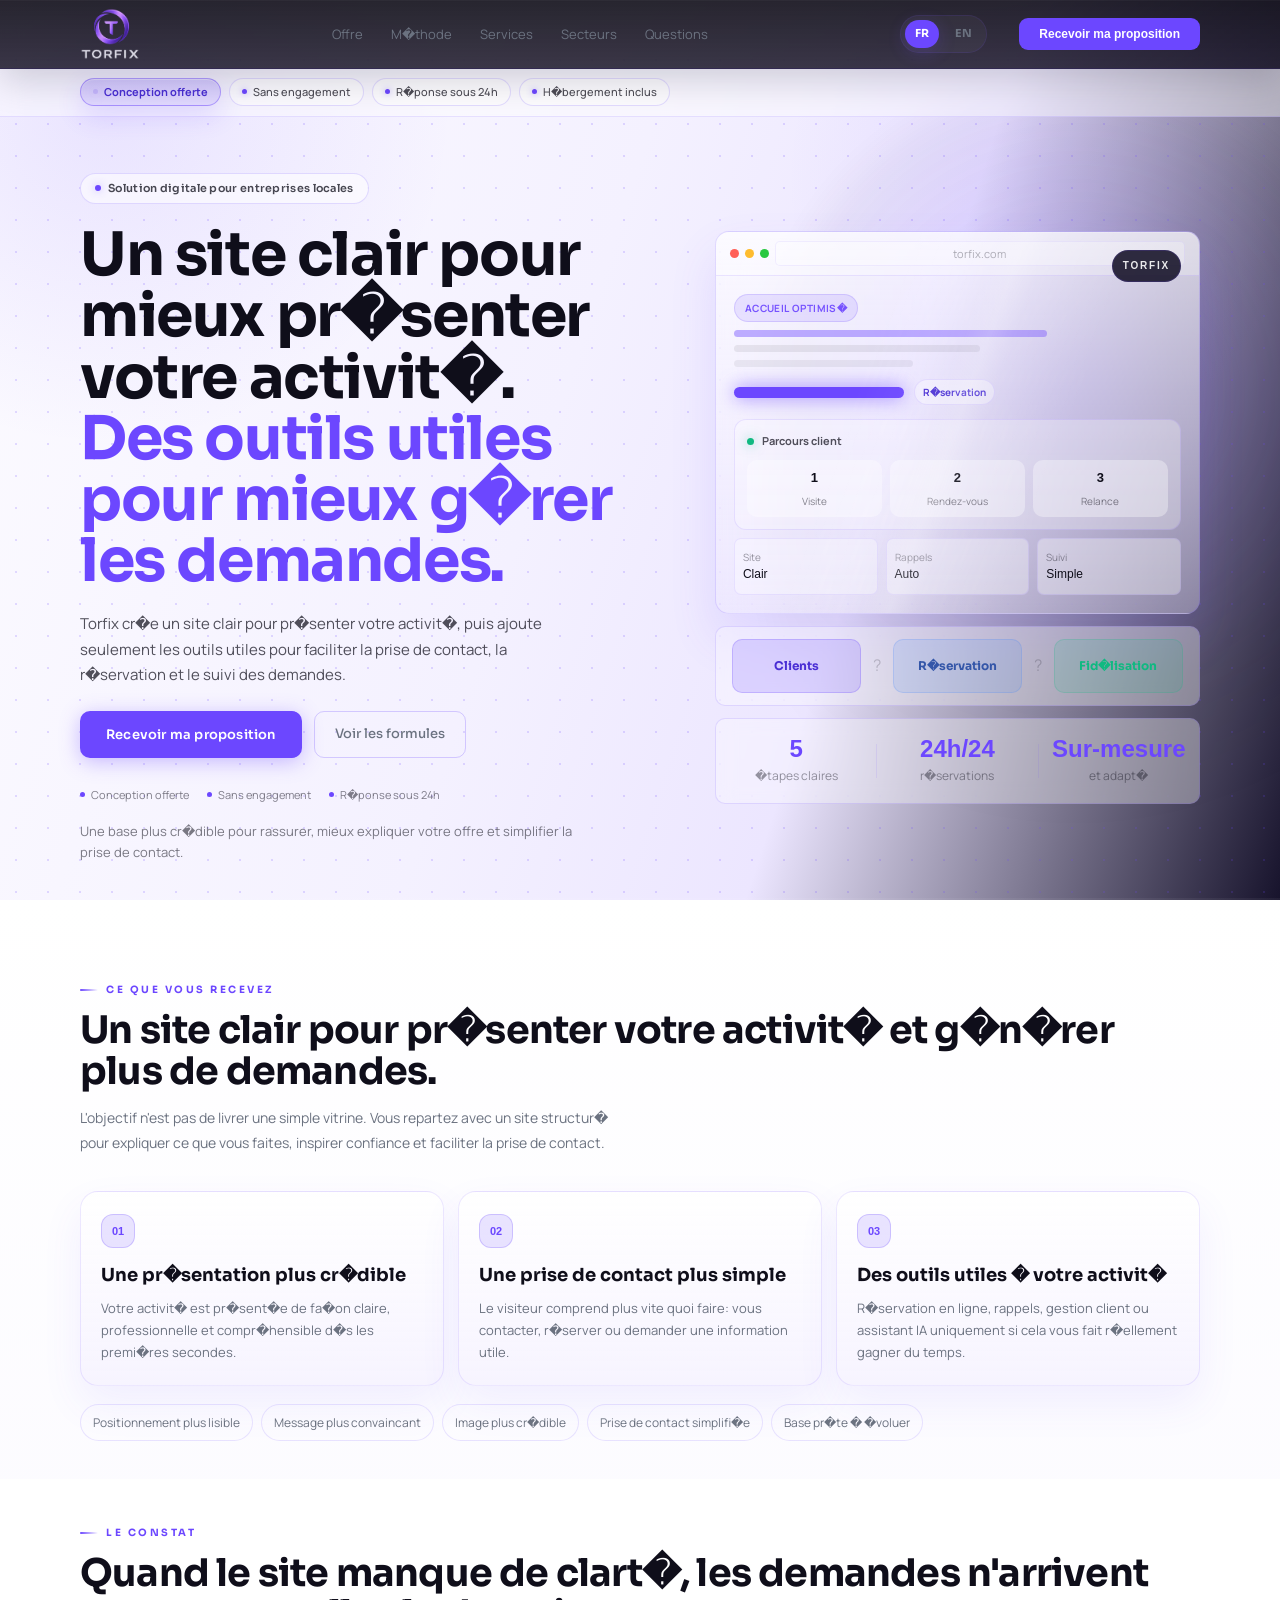
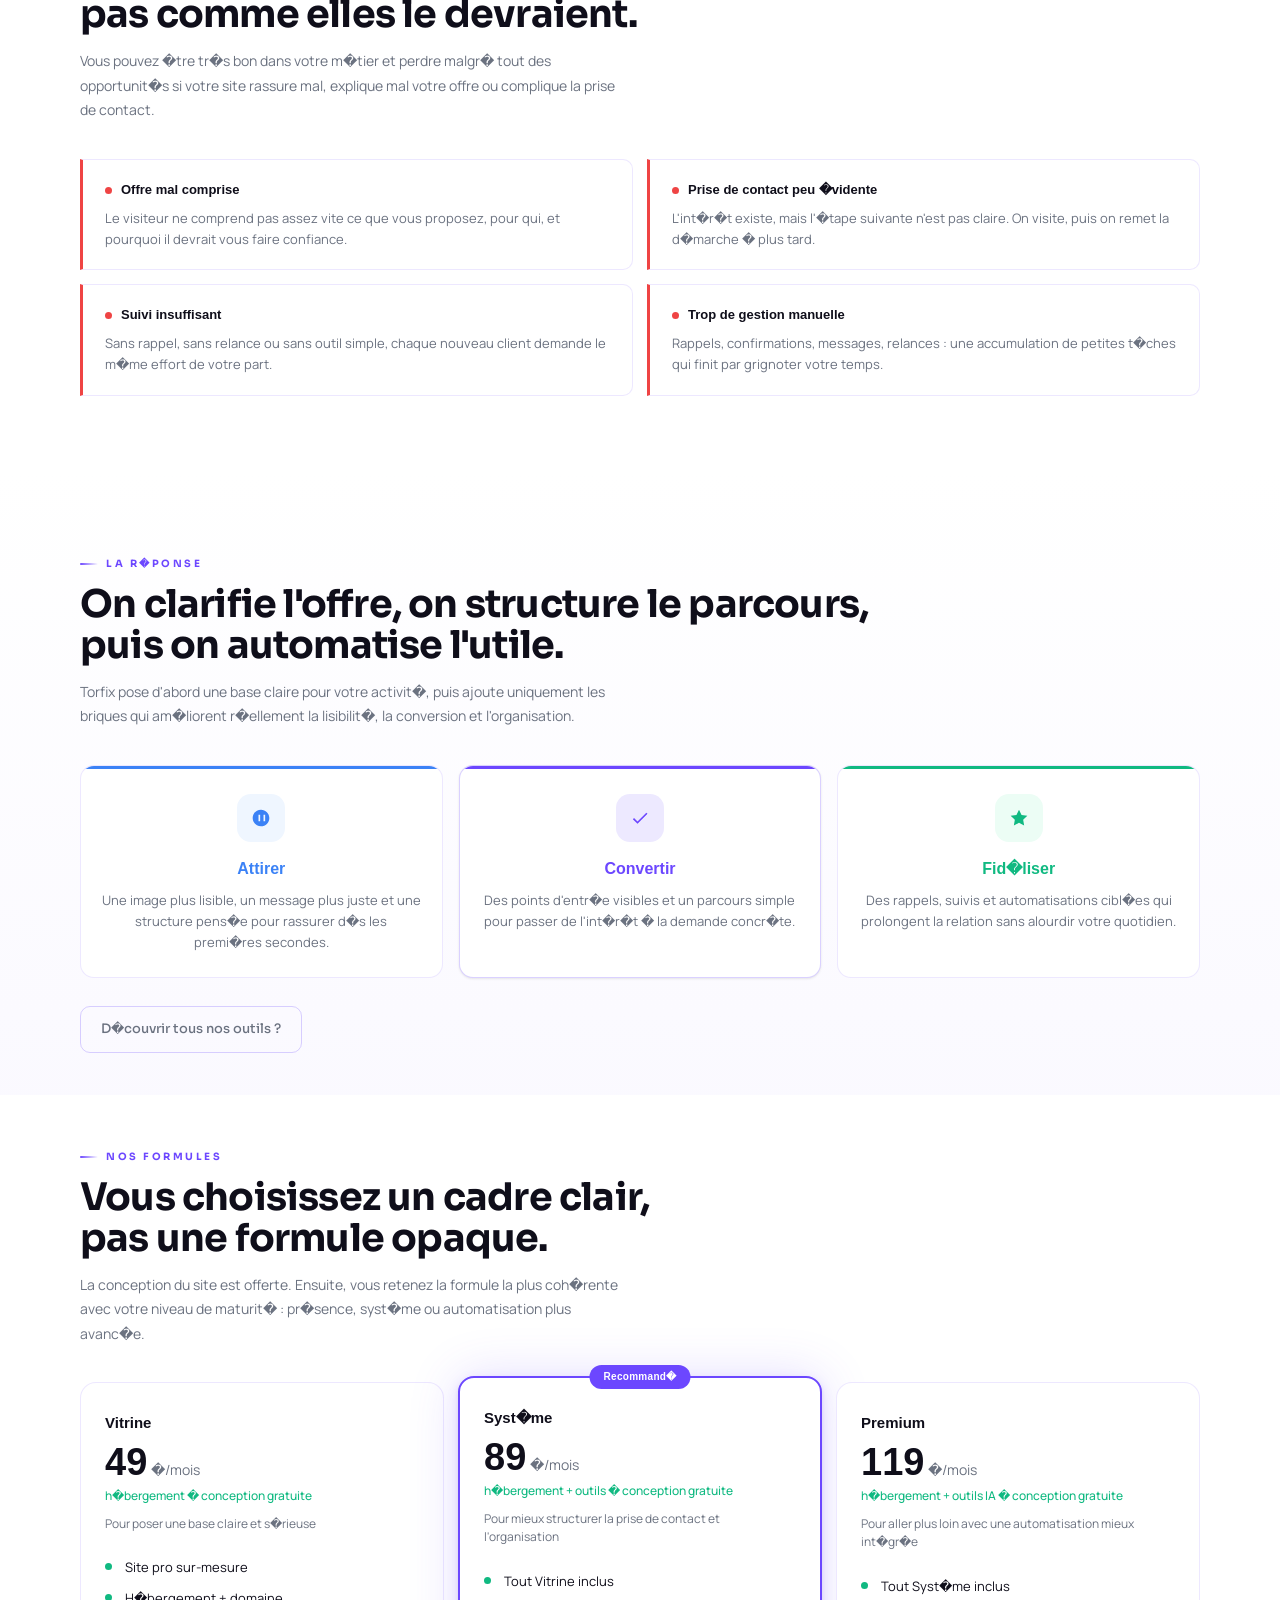
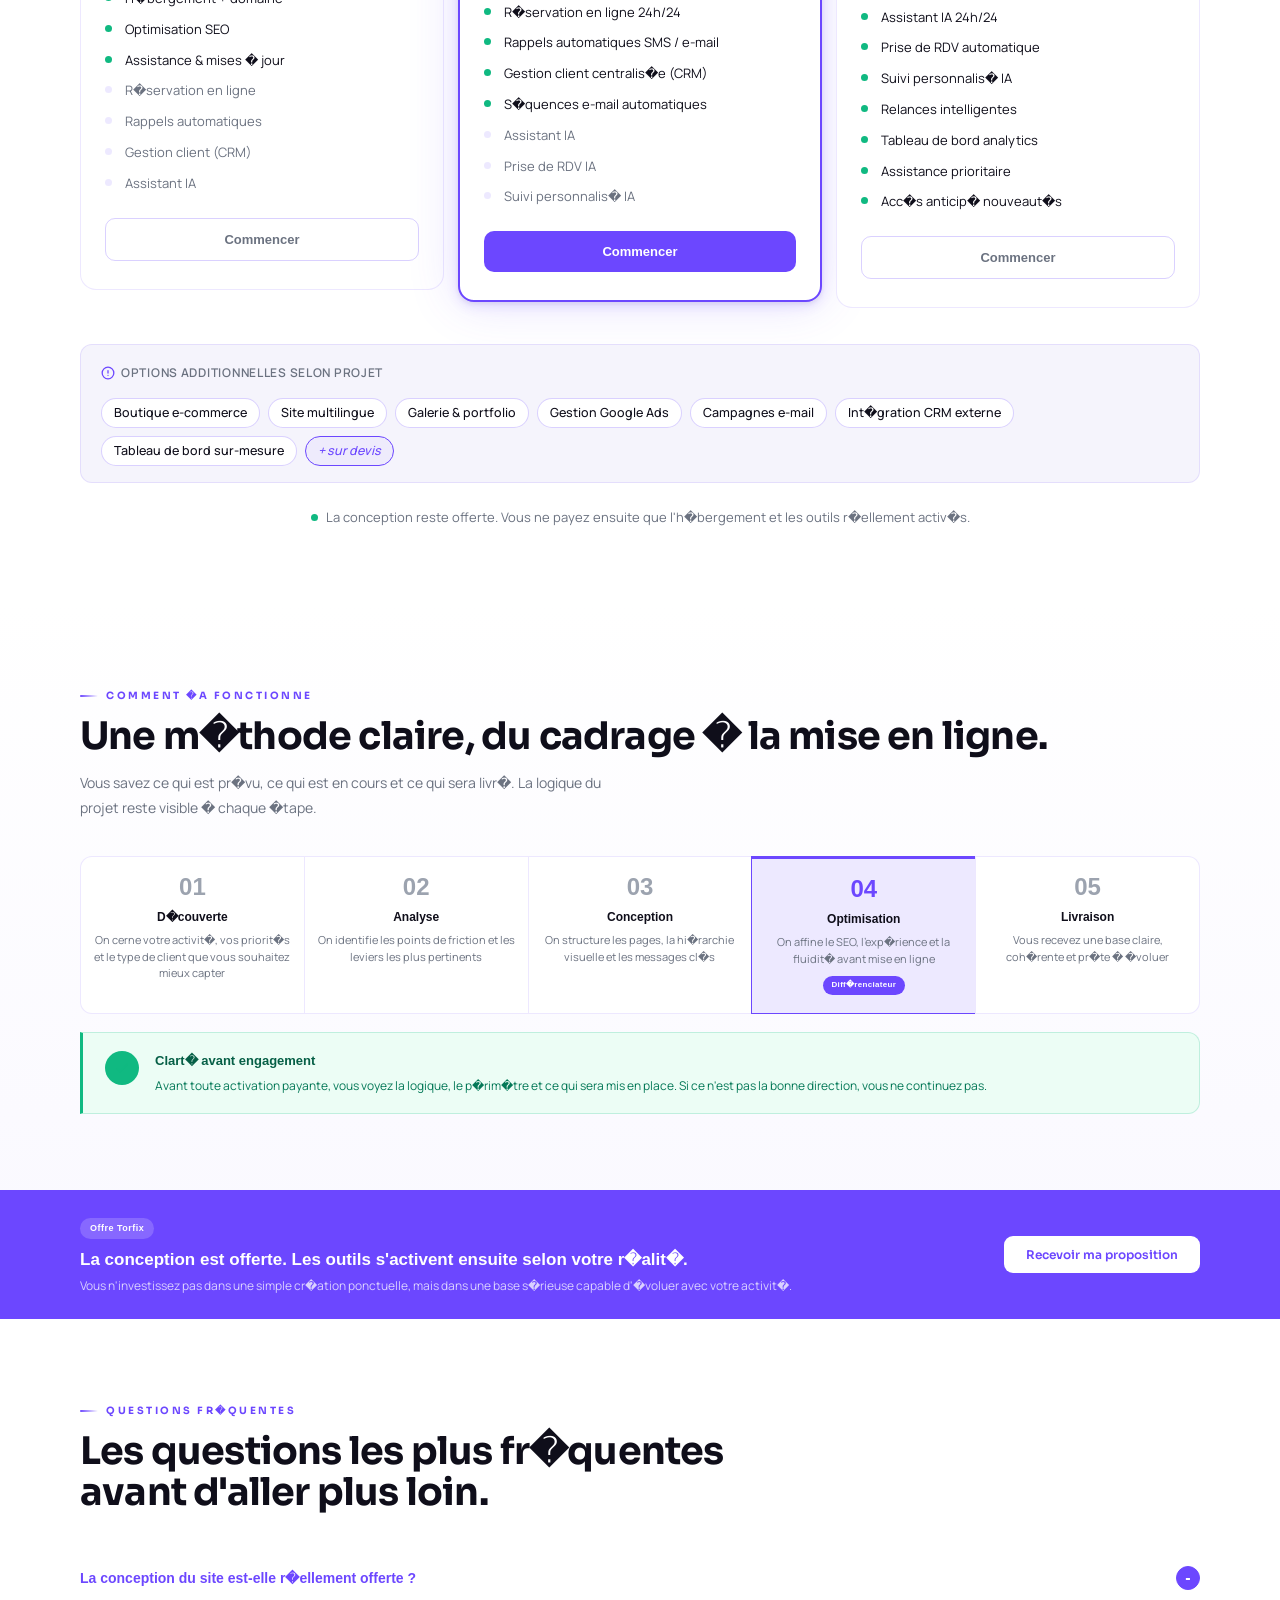
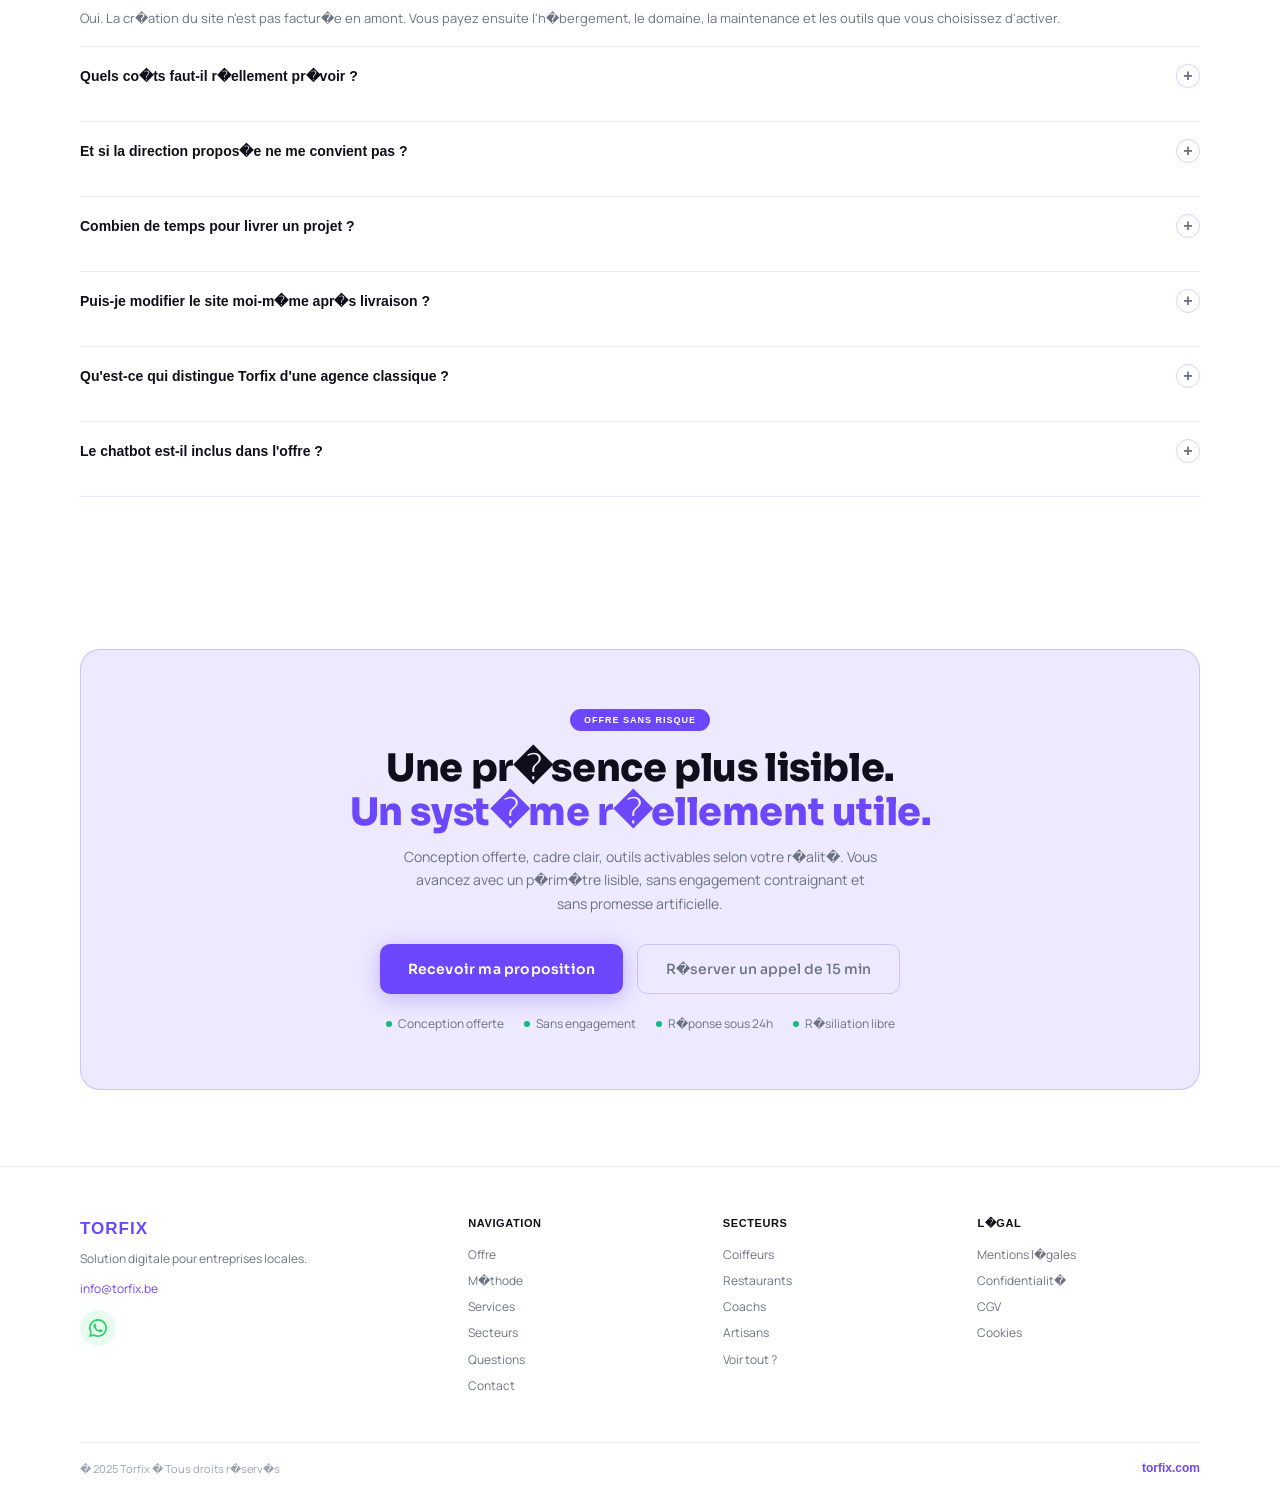
==== commit 717ebcfb: "Use dark favicon consistently" ====
--- a/index.html
+++ b/index.html
@@ -1,30 +1,30 @@
-﻿<!DOCTYPE html>
+<!DOCTYPE html>
 <html lang="fr">
 <head>
   <meta charset="UTF-8">
   <meta name="viewport" content="width=device-width, initial-scale=1.0">
-  <title>TORFIX — Système digital pour PME locales</title>
-  <meta name="description" content="Torfix conçoit votre site gratuitement et vous propose les outils qui font vraiment grandir votre entreprise. Réservation en ligne, automatisation, gestion client et assistant IA.">
+  <title>TORFIX � Site & outils digitaux pour PME locales</title>
+  <meta name="description" content="Site offert, r�ponse sous 24h, r�servation en ligne, gestion client et automatisation pour entreprises locales.">
   <meta name="robots" content="index,follow">
   <meta name="theme-color" content="#09080F">
   <link rel="canonical" href="https://www.torfix.be/">
   <meta property="og:locale" content="fr_BE">
   <meta property="og:site_name" content="TORFIX">
   <meta property="og:type" content="website">
-  <meta property="og:title" content="TORFIX — Système digital pour PME locales">
-  <meta property="og:description" content="Torfix conçoit votre site gratuitement et vous propose les outils qui font vraiment grandir votre entreprise. Réservation en ligne, automatisation, gestion client et assistant IA.">
+  <meta property="og:title" content="TORFIX � Site & outils digitaux pour PME locales">
+  <meta property="og:description" content="Site offert, r�ponse sous 24h, r�servation en ligne, gestion client et automatisation pour entreprises locales.">
   <meta property="og:image" content="https://www.torfix.be/social-preview.png">
   <meta property="og:image:alt" content="Logo TORFIX">
   <meta name="twitter:card" content="summary_large_image">
-  <meta name="twitter:title" content="TORFIX — Système digital pour PME locales">
-  <meta name="twitter:description" content="Torfix conçoit votre site gratuitement et vous propose les outils qui font vraiment grandir votre entreprise. Réservation en ligne, automatisation, gestion client et assistant IA.">
+  <meta name="twitter:title" content="TORFIX � Site & outils digitaux pour PME locales">
+  <meta name="twitter:description" content="Site offert, r�ponse sous 24h, r�servation en ligne, gestion client et automatisation pour entreprises locales.">
   <meta name="twitter:image" content="https://www.torfix.be/social-preview.png">
   <meta name="twitter:image:alt" content="Logo TORFIX">
   <link rel="preconnect" href="https://fonts.googleapis.com">
   <link rel="preconnect" href="https://fonts.gstatic.com" crossorigin>
   <link rel="icon" href="favicon-square.svg" type="image/svg+xml">
-  <link rel="icon" href="logo-torfix-cropped.png" sizes="32x32" type="image/png">
-  <link rel="icon" href="logo-torfix-cropped.png" sizes="192x192" type="image/png">
+  <link rel="icon" href="favicon.ico" sizes="32x32" type="image/x-icon">
+  <link rel="icon" href="favicon.ico" sizes="192x192" type="image/x-icon">
   <link rel="shortcut icon" href="favicon.ico">
   <link rel="apple-touch-icon" href="favicon.ico">
   <link rel="manifest" href="site.webmanifest">
@@ -39,19 +39,19 @@
 <!-- Page transition overlay -->
 <div class="page-overlay" id="page-overlay"></div>
 
-<!-- ══ NAVBAR ══ -->
+<!-- -- NAVBAR -- -->
 <nav class="navbar" id="navbar">
   <div class="nav-inner">
     <a href="index.html" class="nav-logo" aria-label="Torfix accueil"><img class="nav-logo-image" src="logo-torfix-cropped.png" alt="Torfix"><span class="nav-logo-text" aria-hidden="true">TORFIX</span></a>
     <div class="nav-links">
       <a href="#offre">Offre</a>
-      <a href="#process">Méthode</a>
+      <a href="#process">M�thode</a>
       <a href="services.html">Services</a>
                     <a href="secteurs.html">Secteurs</a>
       <a href="#faq">Questions</a>
     </div>
     <div class="nav-meta">
-      <div class="lang-switch" aria-label="Sélecteur de langue">
+      <div class="lang-switch" aria-label="S�lecteur de langue">
         <a class="lang-pill active" href="index.html" lang="fr">FR</a>
         <a class="lang-pill" href="index-en.html" lang="en">EN</a>
       </div>
@@ -63,11 +63,11 @@
   </div>
   <div class="nav-mobile" id="nav-mobile">
     <a href="#offre" onclick="closeMobile()">Offre</a>
-    <a href="#process" onclick="closeMobile()">Méthode</a>
+    <a href="#process" onclick="closeMobile()">M�thode</a>
     <a href="services.html" onclick="closeMobile()">Services</a>
                     <a href="secteurs.html" onclick="closeMobile()">Secteurs</a>
     <a href="#faq" onclick="closeMobile()">Questions</a>
-    <div class="lang-switch lang-switch-mobile" aria-label="Sélecteur de langue">
+    <div class="lang-switch lang-switch-mobile" aria-label="S�lecteur de langue">
       <a class="lang-pill active" href="index.html" lang="fr">FR</a>
       <a class="lang-pill" href="index-en.html" lang="en">EN</a>
     </div>
@@ -75,7 +75,7 @@
   </div>
 </nav>
 
-<!-- ══ HERO ══ -->
+<!-- -- HERO -- -->
 <section class="hero" id="hero">
   <!-- Parallax dot grid -->
   <div class="hero-parallax" id="hero-parallax"></div>
@@ -85,8 +85,8 @@
     <div class="announce-inner">
       <span class="apill apill-featured">Conception offerte</span>
       <span class="apill">Sans engagement</span>
-      <span class="apill">Réponse sous 24h</span>
-      <span class="apill">Hébergement inclus</span>
+      <span class="apill">R�ponse sous 24h</span>
+      <span class="apill">H�bergement inclus</span>
     </div>
   </div>
 
@@ -98,10 +98,10 @@
           Solution digitale pour entreprises locales
         </div>
         <h1 class="hero-h1">
-          Un site clair pour mieux présenter votre activité.<br><span>Des outils utiles pour mieux gérer les demandes.</span>
+          Un site clair pour mieux pr�senter votre activit�.<br><span>Des outils utiles pour mieux g�rer les demandes.</span>
         </h1>
         <p class="hero-sub">
-          Torfix crée un site clair pour présenter votre activité, puis ajoute seulement les outils utiles pour faciliter la prise de contact, la réservation et le suivi des demandes.
+          Torfix cr�e un site clair pour pr�senter votre activit�, puis ajoute seulement les outils utiles pour faciliter la prise de contact, la r�servation et le suivi des demandes.
         </p>
         <div class="hero-ctas">
           <button class="btn-primary" onclick="openModal()">Recevoir ma proposition</button>
@@ -110,10 +110,10 @@
         <div class="trust-bar">
           <span class="trust-pill">Conception offerte</span>
           <span class="trust-pill">Sans engagement</span>
-          <span class="trust-pill">Réponse sous 24h</span>
+          <span class="trust-pill">R�ponse sous 24h</span>
         </div>
         <div class="hero-note">
-          Une base plus crédible pour rassurer, mieux expliquer votre offre et simplifier la prise de contact.
+          Une base plus cr�dible pour rassurer, mieux expliquer votre offre et simplifier la prise de contact.
         </div>
       </div>
       <div class="hero-right fade-up" style="transition-delay:0.15s">
@@ -125,13 +125,13 @@
             <div class="mockup-url">torfix.com</div>
           </div>
           <div class="mockup-body">
-            <div class="mk-kicker">Accueil optimisé</div>
+            <div class="mk-kicker">Accueil optimis�</div>
             <div class="mk-line mk-title"></div>
             <div class="mk-line mk-sub"></div>
             <div class="mk-line mk-short"></div>
             <div class="mk-action-row">
               <div class="mk-line mk-cta"></div>
-              <div class="mk-chip">Réservation</div>
+              <div class="mk-chip">R�servation</div>
             </div>
             <div class="mk-panel">
               <div class="mk-panel-head">
@@ -153,25 +153,25 @@
         </div>
         <div class="hero-schema">
           <div class="schema-node accent">Clients</div>
-          <div class="schema-arr">→</div>
-          <div class="schema-node blue">Réservation</div>
-          <div class="schema-arr">→</div>
-          <div class="schema-node green">Fidélisation</div>
+          <div class="schema-arr">?</div>
+          <div class="schema-node blue">R�servation</div>
+          <div class="schema-arr">?</div>
+          <div class="schema-node green">Fid�lisation</div>
         </div>
         <div class="hero-stat-row">
           <div class="hero-stat">
             <div class="stat-num" data-counter="5" data-suffix="">5</div>
-            <div class="stat-label">étapes claires</div>
+            <div class="stat-label">�tapes claires</div>
           </div>
           <div class="stat-sep"></div>
           <div class="hero-stat">
             <div class="stat-num">24h/24</div>
-            <div class="stat-label">réservations</div>
+            <div class="stat-label">r�servations</div>
           </div>
           <div class="stat-sep"></div>
           <div class="hero-stat">
             <div class="stat-num">Sur-mesure</div>
-            <div class="stat-label">et adapté</div>
+            <div class="stat-label">et adapt�</div>
           </div>
         </div>
       </div>
@@ -183,43 +183,43 @@
   <div class="container">
     <div class="section-header fade-up">
       <div class="section-tag">Ce que vous recevez</div>
-      <h2 class="section-h2">Un site clair pour présenter votre activité et générer plus de demandes.</h2>
-      <p class="section-sub">L'objectif n'est pas de livrer une simple vitrine. Vous repartez avec un site structuré pour expliquer ce que vous faites, inspirer confiance et faciliter la prise de contact.</p>
+      <h2 class="section-h2">Un site clair pour pr�senter votre activit� et g�n�rer plus de demandes.</h2>
+      <p class="section-sub">L'objectif n'est pas de livrer une simple vitrine. Vous repartez avec un site structur� pour expliquer ce que vous faites, inspirer confiance et faciliter la prise de contact.</p>
     </div>
     <div class="deliverables-grid fade-up">
       <div class="deliverable-card">
         <div class="deliverable-no">01</div>
-        <h3 class="deliverable-title">Une présentation plus crédible</h3>
-        <p class="deliverable-text">Votre activité est présentée de façon claire, professionnelle et compréhensible dès les premières secondes.</p>
+        <h3 class="deliverable-title">Une pr�sentation plus cr�dible</h3>
+        <p class="deliverable-text">Votre activit� est pr�sent�e de fa�on claire, professionnelle et compr�hensible d�s les premi�res secondes.</p>
       </div>
       <div class="deliverable-card">
         <div class="deliverable-no">02</div>
         <h3 class="deliverable-title">Une prise de contact plus simple</h3>
-        <p class="deliverable-text">Le visiteur comprend plus vite quoi faire: vous contacter, réserver ou demander une information utile.</p>
+        <p class="deliverable-text">Le visiteur comprend plus vite quoi faire: vous contacter, r�server ou demander une information utile.</p>
       </div>
       <div class="deliverable-card">
         <div class="deliverable-no">03</div>
-        <h3 class="deliverable-title">Des outils utiles à votre activité</h3>
-        <p class="deliverable-text">Réservation en ligne, rappels, gestion client ou assistant IA uniquement si cela vous fait réellement gagner du temps.</p>
+        <h3 class="deliverable-title">Des outils utiles � votre activit�</h3>
+        <p class="deliverable-text">R�servation en ligne, rappels, gestion client ou assistant IA uniquement si cela vous fait r�ellement gagner du temps.</p>
       </div>
     </div>
     <div class="deliverables-strip fade-up">
       <span>Positionnement plus lisible</span>
       <span>Message plus convaincant</span>
-      <span>Image plus crédible</span>
-      <span>Prise de contact simplifiée</span>
-      <span>Base prête à évoluer</span>
+      <span>Image plus cr�dible</span>
+      <span>Prise de contact simplifi�e</span>
+      <span>Base pr�te � �voluer</span>
     </div>
   </div>
 </section>
 
-<!-- ══ PROBLÈME ══ -->
+<!-- -- PROBL�ME -- -->
 <section class="section" id="probleme">
   <div class="container">
     <div class="section-header fade-up">
       <div class="section-tag">Le constat</div>
-      <h2 class="section-h2">Quand le site manque de clarté, les demandes n'arrivent pas comme elles le devraient.</h2>
-      <p class="section-sub">Vous pouvez être très bon dans votre métier et perdre malgré tout des opportunités si votre site rassure mal, explique mal votre offre ou complique la prise de contact.</p>
+      <h2 class="section-h2">Quand le site manque de clart�, les demandes n'arrivent pas comme elles le devraient.</h2>
+      <p class="section-sub">Vous pouvez �tre tr�s bon dans votre m�tier et perdre malgr� tout des opportunit�s si votre site rassure mal, explique mal votre offre ou complique la prise de contact.</p>
     </div>
     <div class="grid-2x2 fade-up">
       <div class="prob-card">
@@ -227,28 +227,28 @@
         <p class="prob-desc">Le visiteur ne comprend pas assez vite ce que vous proposez, pour qui, et pourquoi il devrait vous faire confiance.</p>
       </div>
       <div class="prob-card">
-        <div class="prob-title"><span class="prob-dot"></span>Prise de contact peu évidente</div>
-        <p class="prob-desc">L'intérêt existe, mais l'étape suivante n'est pas claire. On visite, puis on remet la démarche à plus tard.</p>
+        <div class="prob-title"><span class="prob-dot"></span>Prise de contact peu �vidente</div>
+        <p class="prob-desc">L'int�r�t existe, mais l'�tape suivante n'est pas claire. On visite, puis on remet la d�marche � plus tard.</p>
       </div>
       <div class="prob-card">
         <div class="prob-title"><span class="prob-dot"></span>Suivi insuffisant</div>
-        <p class="prob-desc">Sans rappel, sans relance ou sans outil simple, chaque nouveau client demande le même effort de votre part.</p>
+        <p class="prob-desc">Sans rappel, sans relance ou sans outil simple, chaque nouveau client demande le m�me effort de votre part.</p>
       </div>
       <div class="prob-card">
         <div class="prob-title"><span class="prob-dot"></span>Trop de gestion manuelle</div>
-        <p class="prob-desc">Rappels, confirmations, messages, relances : une accumulation de petites tâches qui finit par grignoter votre temps.</p>
+        <p class="prob-desc">Rappels, confirmations, messages, relances : une accumulation de petites t�ches qui finit par grignoter votre temps.</p>
       </div>
     </div>
   </div>
 </section>
 
-<!-- ══ SOLUTION ══ -->
+<!-- -- SOLUTION -- -->
 <section class="section section-alt" id="solution">
   <div class="container">
     <div class="section-header fade-up">
-      <div class="section-tag">La réponse</div>
+      <div class="section-tag">La r�ponse</div>
       <h2 class="section-h2">On clarifie l'offre, on structure le parcours,<br>puis on automatise l'utile.</h2>
-      <p class="section-sub">Torfix pose d'abord une base claire pour votre activité, puis ajoute uniquement les briques qui améliorent réellement la lisibilité, la conversion et l'organisation.</p>
+      <p class="section-sub">Torfix pose d'abord une base claire pour votre activit�, puis ajoute uniquement les briques qui am�liorent r�ellement la lisibilit�, la conversion et l'organisation.</p>
     </div>
     <div class="piliers-grid fade-up">
       <div class="pilier">
@@ -257,7 +257,7 @@
           <svg width="20" height="20" fill="none" viewBox="0 0 24 24"><path d="M12 2C6.48 2 2 6.48 2 12s4.48 10 10 10 10-4.48 10-10S17.52 2 12 2zm1 14H9V8h2v8zm4 0h-2V8h2v8z" fill="#3B82F6"/></svg>
         </div>
         <div class="pilier-name" style="color:var(--blue)">Attirer</div>
-        <p class="pilier-desc">Une image plus lisible, un message plus juste et une structure pensée pour rassurer dès les premières secondes.</p>
+        <p class="pilier-desc">Une image plus lisible, un message plus juste et une structure pens�e pour rassurer d�s les premi�res secondes.</p>
       </div>
       <div class="pilier pilier-featured">
         <div class="pilier-accent" style="background:var(--accent)"></div>
@@ -265,30 +265,30 @@
           <svg width="20" height="20" fill="none" viewBox="0 0 24 24"><path d="M9 16.17L4.83 12l-1.42 1.41L9 19 21 7l-1.41-1.41L9 16.17z" fill="#6C47FF"/></svg>
         </div>
         <div class="pilier-name" style="color:var(--accent)">Convertir</div>
-        <p class="pilier-desc">Des points d'entrée visibles et un parcours simple pour passer de l'intérêt à la demande concrète.</p>
+        <p class="pilier-desc">Des points d'entr�e visibles et un parcours simple pour passer de l'int�r�t � la demande concr�te.</p>
       </div>
       <div class="pilier">
         <div class="pilier-accent" style="background:var(--green)"></div>
         <div class="pilier-icon" style="background:var(--green-light)">
           <svg width="20" height="20" fill="none" viewBox="0 0 24 24"><path d="M12 2l3.09 6.26L22 9.27l-5 4.87 1.18 6.88L12 17.77l-6.18 3.25L7 14.14 2 9.27l6.91-1.01L12 2z" fill="#10B981"/></svg>
         </div>
-        <div class="pilier-name" style="color:var(--green)">Fidéliser</div>
-        <p class="pilier-desc">Des rappels, suivis et automatisations ciblées qui prolongent la relation sans alourdir votre quotidien.</p>
+        <div class="pilier-name" style="color:var(--green)">Fid�liser</div>
+        <p class="pilier-desc">Des rappels, suivis et automatisations cibl�es qui prolongent la relation sans alourdir votre quotidien.</p>
       </div>
     </div>
     <div class="solution-link fade-up">
-      <a href="services.html" class="btn-secondary">Découvrir tous nos outils →</a>
+      <a href="services.html" class="btn-secondary">D�couvrir tous nos outils ?</a>
     </div>
   </div>
 </section>
 
-<!-- ══ OFFRE / PRICING ══ -->
+<!-- -- OFFRE / PRICING -- -->
 <section class="section" id="offre">
   <div class="container">
     <div class="section-header fade-up">
       <div class="section-tag">Nos formules</div>
       <h2 class="section-h2">Vous choisissez un cadre clair,<br>pas une formule opaque.</h2>
-      <p class="section-sub">La conception du site est offerte. Ensuite, vous retenez la formule la plus cohérente avec votre niveau de maturité : présence, système ou automatisation plus avancée.</p>
+      <p class="section-sub">La conception du site est offerte. Ensuite, vous retenez la formule la plus coh�rente avec votre niveau de maturit� : pr�sence, syst�me ou automatisation plus avanc�e.</p>
     </div>
     <div class="pricing-grid fade-up">
 
@@ -296,16 +296,16 @@
       <div class="pricing-card">
         <div class="pricing-header">
           <div class="pricing-name">Vitrine</div>
-          <div class="pricing-price"><span class="price-num">49</span><span class="price-unit">€/mois</span></div>
-          <div class="pricing-conception">hébergement · conception gratuite</div>
-          <div class="pricing-for">Pour poser une base claire et sérieuse</div>
+          <div class="pricing-price"><span class="price-num">49</span><span class="price-unit">�/mois</span></div>
+          <div class="pricing-conception">h�bergement � conception gratuite</div>
+          <div class="pricing-for">Pour poser une base claire et s�rieuse</div>
         </div>
         <ul class="pricing-features">
           <li class="feat-yes">Site pro sur-mesure</li>
-          <li class="feat-yes">Hébergement + domaine</li>
+          <li class="feat-yes">H�bergement + domaine</li>
           <li class="feat-yes">Optimisation SEO</li>
-          <li class="feat-yes">Assistance & mises à jour</li>
-          <li class="feat-no">Réservation en ligne</li>
+          <li class="feat-yes">Assistance & mises � jour</li>
+          <li class="feat-no">R�servation en ligne</li>
           <li class="feat-no">Rappels automatiques</li>
           <li class="feat-no">Gestion client (CRM)</li>
           <li class="feat-no">Assistant IA</li>
@@ -313,24 +313,24 @@
         <button class="pricing-cta pricing-cta-sec" onclick="openModal()">Commencer</button>
       </div>
 
-      <!-- Système (popular) -->
+      <!-- Syst�me (popular) -->
       <div class="pricing-card pricing-popular">
-        <div class="pricing-badge">Recommandé</div>
+        <div class="pricing-badge">Recommand�</div>
         <div class="pricing-header">
-          <div class="pricing-name">Système</div>
-          <div class="pricing-price"><span class="price-num">89</span><span class="price-unit">€/mois</span></div>
-          <div class="pricing-conception">hébergement + outils · conception gratuite</div>
+          <div class="pricing-name">Syst�me</div>
+          <div class="pricing-price"><span class="price-num">89</span><span class="price-unit">�/mois</span></div>
+          <div class="pricing-conception">h�bergement + outils � conception gratuite</div>
           <div class="pricing-for">Pour mieux structurer la prise de contact et l'organisation</div>
         </div>
         <ul class="pricing-features">
           <li class="feat-yes">Tout Vitrine inclus</li>
-          <li class="feat-yes">Réservation en ligne 24h/24</li>
+          <li class="feat-yes">R�servation en ligne 24h/24</li>
           <li class="feat-yes">Rappels automatiques SMS / e-mail</li>
-          <li class="feat-yes">Gestion client centralisée (CRM)</li>
-          <li class="feat-yes">Séquences e-mail automatiques</li>
+          <li class="feat-yes">Gestion client centralis�e (CRM)</li>
+          <li class="feat-yes">S�quences e-mail automatiques</li>
           <li class="feat-no">Assistant IA</li>
           <li class="feat-no">Prise de RDV IA</li>
-          <li class="feat-no">Suivi personnalisé IA</li>
+          <li class="feat-no">Suivi personnalis� IA</li>
         </ul>
         <button class="pricing-cta pricing-cta-main" onclick="openModal()">Commencer</button>
       </div>
@@ -339,19 +339,19 @@
       <div class="pricing-card">
         <div class="pricing-header">
           <div class="pricing-name">Premium</div>
-          <div class="pricing-price"><span class="price-num">119</span><span class="price-unit">€/mois</span></div>
-          <div class="pricing-conception">hébergement + outils IA · conception gratuite</div>
-          <div class="pricing-for">Pour aller plus loin avec une automatisation mieux intégrée</div>
+          <div class="pricing-price"><span class="price-num">119</span><span class="price-unit">�/mois</span></div>
+          <div class="pricing-conception">h�bergement + outils IA � conception gratuite</div>
+          <div class="pricing-for">Pour aller plus loin avec une automatisation mieux int�gr�e</div>
         </div>
         <ul class="pricing-features">
-          <li class="feat-yes">Tout Système inclus</li>
+          <li class="feat-yes">Tout Syst�me inclus</li>
           <li class="feat-yes">Assistant IA 24h/24</li>
           <li class="feat-yes">Prise de RDV automatique</li>
-          <li class="feat-yes">Suivi personnalisé IA</li>
+          <li class="feat-yes">Suivi personnalis� IA</li>
           <li class="feat-yes">Relances intelligentes</li>
           <li class="feat-yes">Tableau de bord analytics</li>
           <li class="feat-yes">Assistance prioritaire</li>
-          <li class="feat-yes">Accès anticipé nouveautés</li>
+          <li class="feat-yes">Acc�s anticip� nouveaut�s</li>
         </ul>
         <button class="pricing-cta pricing-cta-sec" onclick="openModal()">Commencer</button>
       </div>
@@ -369,7 +369,7 @@
         <span class="addon-chip">Galerie & portfolio</span>
         <span class="addon-chip">Gestion Google Ads</span>
         <span class="addon-chip">Campagnes e-mail</span>
-        <span class="addon-chip">Intégration CRM externe</span>
+        <span class="addon-chip">Int�gration CRM externe</span>
         <span class="addon-chip">Tableau de bord sur-mesure</span>
         <span class="addon-chip">+ sur devis</span>
       </div>
@@ -377,24 +377,24 @@
 
     <div class="pricing-note fade-up">
       <span class="pnote-dot"></span>
-      La conception reste offerte. Vous ne payez ensuite que l'hébergement et les outils réellement activés.
+      La conception reste offerte. Vous ne payez ensuite que l'h�bergement et les outils r�ellement activ�s.
     </div>
   </div>
 </section>
 
-<!-- ══ PROCESS ══ -->
+<!-- -- PROCESS -- -->
 <section class="section section-alt" id="process">
   <div class="container">
     <div class="section-header fade-up">
-      <div class="section-tag">Comment ça fonctionne</div>
-      <h2 class="section-h2">Une méthode claire, du cadrage à la mise en ligne.</h2>
-      <p class="section-sub">Vous savez ce qui est prévu, ce qui est en cours et ce qui sera livré. La logique du projet reste visible à chaque étape.</p>
+      <div class="section-tag">Comment �a fonctionne</div>
+      <h2 class="section-h2">Une m�thode claire, du cadrage � la mise en ligne.</h2>
+      <p class="section-sub">Vous savez ce qui est pr�vu, ce qui est en cours et ce qui sera livr�. La logique du projet reste visible � chaque �tape.</p>
     </div>
     <div class="process-steps fade-up">
       <div class="ps">
         <div class="ps-num">01</div>
-        <div class="ps-name">Découverte</div>
-        <p class="ps-desc">On cerne votre activité, vos priorités et le type de client que vous souhaitez mieux capter</p>
+        <div class="ps-name">D�couverte</div>
+        <p class="ps-desc">On cerne votre activit�, vos priorit�s et le type de client que vous souhaitez mieux capter</p>
       </div>
       <div class="ps">
         <div class="ps-num">02</div>
@@ -404,18 +404,18 @@
       <div class="ps">
         <div class="ps-num">03</div>
         <div class="ps-name">Conception</div>
-        <p class="ps-desc">On structure les pages, la hiérarchie visuelle et les messages clés</p>
+        <p class="ps-desc">On structure les pages, la hi�rarchie visuelle et les messages cl�s</p>
       </div>
       <div class="ps ps-hl">
         <div class="ps-num">04</div>
         <div class="ps-name">Optimisation</div>
-        <p class="ps-desc">On affine le SEO, l'expérience et la fluidité avant mise en ligne</p>
-        <span class="diff-pill">Différenciateur</span>
+        <p class="ps-desc">On affine le SEO, l'exp�rience et la fluidit� avant mise en ligne</p>
+        <span class="diff-pill">Diff�renciateur</span>
       </div>
       <div class="ps">
         <div class="ps-num">05</div>
         <div class="ps-name">Livraison</div>
-        <p class="ps-desc">Vous recevez une base claire, cohérente et prête à évoluer</p>
+        <p class="ps-desc">Vous recevez une base claire, coh�rente et pr�te � �voluer</p>
       </div>
     </div>
     <div class="risk-box fade-up">
@@ -423,56 +423,56 @@
         <svg width="16" height="16" fill="none" viewBox="0 0 24 24"><path d="M9 16.17L4.83 12l-1.42 1.41L9 19 21 7l-1.41-1.41L9 16.17z" fill="#10B981"/></svg>
       </div>
       <div>
-        <div class="risk-title">Clarté avant engagement</div>
-        <p class="risk-desc">Avant toute activation payante, vous voyez la logique, le périmètre et ce qui sera mis en place. Si ce n'est pas la bonne direction, vous ne continuez pas.</p>
+        <div class="risk-title">Clart� avant engagement</div>
+        <p class="risk-desc">Avant toute activation payante, vous voyez la logique, le p�rim�tre et ce qui sera mis en place. Si ce n'est pas la bonne direction, vous ne continuez pas.</p>
       </div>
     </div>
   </div>
 </section>
 
-<!-- ══ BANNER CTA ══ -->
+<!-- -- BANNER CTA -- -->
 <div class="cta-banner">
   <div class="container">
     <div class="cta-banner-inner">
       <div>
         <div class="cta-banner-badge">Offre Torfix</div>
-        <div class="cta-banner-title">La conception est offerte. Les outils s'activent ensuite selon votre réalité.</div>
-        <p class="cta-banner-sub">Vous n'investissez pas dans une simple création ponctuelle, mais dans une base sérieuse capable d'évoluer avec votre activité.</p>
+        <div class="cta-banner-title">La conception est offerte. Les outils s'activent ensuite selon votre r�alit�.</div>
+        <p class="cta-banner-sub">Vous n'investissez pas dans une simple cr�ation ponctuelle, mais dans une base s�rieuse capable d'�voluer avec votre activit�.</p>
       </div>
       <button class="btn-white" onclick="openModal()">Recevoir ma proposition</button>
     </div>
   </div>
 </div>
 
-<!-- ══ FAQ ══ -->
+<!-- -- FAQ -- -->
 <section class="section" id="faq">
   <div class="container">
     <div class="section-header fade-up">
-      <div class="section-tag">Questions fréquentes</div>
-      <h2 class="section-h2">Les questions les plus fréquentes<br>avant d'aller plus loin.</h2>
+      <div class="section-tag">Questions fr�quentes</div>
+      <h2 class="section-h2">Les questions les plus fr�quentes<br>avant d'aller plus loin.</h2>
     </div>
     <div class="faq-list fade-up">
       <div class="faq-item faq-open">
         <button class="faq-q" onclick="toggleFaq(this)" aria-expanded="true" aria-controls="faq-a-1" id="faq-q-1">
-          La conception du site est-elle réellement offerte ?
-          <span class="faq-icon">−</span>
+          La conception du site est-elle r�ellement offerte ?
+          <span class="faq-icon">-</span>
         </button>
         <div class="faq-a" id="faq-a-1" role="region" aria-labelledby="faq-q-1">
-          Oui. La création du site n'est pas facturée en amont. Vous payez ensuite l'hébergement, le domaine, la maintenance et les outils que vous choisissez d'activer.
+          Oui. La cr�ation du site n'est pas factur�e en amont. Vous payez ensuite l'h�bergement, le domaine, la maintenance et les outils que vous choisissez d'activer.
         </div>
       </div>
       <div class="faq-item">
         <button class="faq-q" onclick="toggleFaq(this)" aria-expanded="false" aria-controls="faq-a-2" id="faq-q-2">
-          Quels coûts faut-il réellement prévoir ?
+          Quels co�ts faut-il r�ellement pr�voir ?
           <span class="faq-icon">+</span>
         </button>
         <div class="faq-a" id="faq-a-2" role="region" aria-labelledby="faq-q-2" style="display:none">
-          Vitrine: 49€/mois. Système: 89€/mois. Premium: 119€/mois. La différence se fait surtout sur le niveau d'outils et d'automatisation ajoutés.
+          Vitrine: 49�/mois. Syst�me: 89�/mois. Premium: 119�/mois. La diff�rence se fait surtout sur le niveau d'outils et d'automatisation ajout�s.
         </div>
       </div>
       <div class="faq-item">
         <button class="faq-q" onclick="toggleFaq(this)" aria-expanded="false" aria-controls="faq-a-3" id="faq-q-3">
-          Et si la direction proposée ne me convient pas ?
+          Et si la direction propos�e ne me convient pas ?
           <span class="faq-icon">+</span>
         </button>
         <div class="faq-a" id="faq-a-3" role="region" aria-labelledby="faq-q-3" style="display:none">
@@ -485,16 +485,16 @@
           <span class="faq-icon">+</span>
         </button>
         <div class="faq-a" id="faq-a-4" role="region" aria-labelledby="faq-q-4" style="display:none">
-          En règle générale, comptez entre deux et quatre semaines selon le contenu à produire et les outils à intégrer.
+          En r�gle g�n�rale, comptez entre deux et quatre semaines selon le contenu � produire et les outils � int�grer.
         </div>
       </div>
       <div class="faq-item">
         <button class="faq-q" onclick="toggleFaq(this)" aria-expanded="false" aria-controls="faq-a-5" id="faq-q-5">
-          Puis-je modifier le site moi-même après livraison ?
+          Puis-je modifier le site moi-m�me apr�s livraison ?
           <span class="faq-icon">+</span>
         </button>
         <div class="faq-a" id="faq-a-5" role="region" aria-labelledby="faq-q-5" style="display:none">
-          Oui, pour les contenus simples. L'objectif est de vous laisser autonome sur l'essentiel sans vous exposer à la partie technique.
+          Oui, pour les contenus simples. L'objectif est de vous laisser autonome sur l'essentiel sans vous exposer � la partie technique.
         </div>
       </div>
       <div class="faq-item">
@@ -503,7 +503,7 @@
           <span class="faq-icon">+</span>
         </button>
         <div class="faq-a" id="faq-a-6" role="region" aria-labelledby="faq-q-6" style="display:none">
-          Torfix ne cherche pas seulement à livrer une vitrine correcte. L'approche vise surtout à rendre votre présence plus claire, votre parcours plus fluide et votre gestion plus simple.
+          Torfix ne cherche pas seulement � livrer une vitrine correcte. L'approche vise surtout � rendre votre pr�sence plus claire, votre parcours plus fluide et votre gestion plus simple.
         </div>
       </div>
       <div class="faq-item">
@@ -512,35 +512,35 @@
           <span class="faq-icon">+</span>
         </button>
         <div class="faq-a" id="faq-a-7" role="region" aria-labelledby="faq-q-7" style="display:none">
-          Il est prévu dans la formule Premium. Sur les autres formules, un assistant plus simple peut être ajouté si cela sert vraiment votre activité.
+          Il est pr�vu dans la formule Premium. Sur les autres formules, un assistant plus simple peut �tre ajout� si cela sert vraiment votre activit�.
         </div>
       </div>
     </div>
   </div>
 </section>
 
-<!-- ══ CTA FINAL ══ -->
+<!-- -- CTA FINAL -- -->
 <section class="section cta-final-section" id="contact">
   <div class="container">
     <div class="cta-final fade-up">
       <div class="cf-tag">Offre sans risque</div>
-      <h2 class="cf-title">Une présence plus lisible.<br><span>Un système réellement utile.</span></h2>
-      <p class="cf-sub">Conception offerte, cadre clair, outils activables selon votre réalité. Vous avancez avec un périmètre lisible, sans engagement contraignant et sans promesse artificielle.</p>
+      <h2 class="cf-title">Une pr�sence plus lisible.<br><span>Un syst�me r�ellement utile.</span></h2>
+      <p class="cf-sub">Conception offerte, cadre clair, outils activables selon votre r�alit�. Vous avancez avec un p�rim�tre lisible, sans engagement contraignant et sans promesse artificielle.</p>
       <div class="cf-btns">
         <button class="btn-primary btn-lg" onclick="openModal()">Recevoir ma proposition</button>
-        <button class="btn-secondary btn-lg" onclick="openModal()">Réserver un appel de 15 min</button>
+        <button class="btn-secondary btn-lg" onclick="openModal()">R�server un appel de 15 min</button>
       </div>
       <div class="cf-checks">
         <span class="cf-chk">Conception offerte</span>
         <span class="cf-chk">Sans engagement</span>
-        <span class="cf-chk">Réponse sous 24h</span>
-        <span class="cf-chk">Résiliation libre</span>
+        <span class="cf-chk">R�ponse sous 24h</span>
+        <span class="cf-chk">R�siliation libre</span>
       </div>
     </div>
   </div>
 </section>
 
-<!-- ══ FOOTER ══ -->
+<!-- -- FOOTER -- -->
 <footer class="footer" id="footer">
   <div class="container">
     <div class="footer-grid">
@@ -556,7 +556,7 @@
       <div>
         <div class="ft-col-title">Navigation</div>
         <a class="ft-link" href="#offre">Offre</a>
-        <a class="ft-link" href="#process">Méthode</a>
+        <a class="ft-link" href="#process">M�thode</a>
         <a class="ft-link" href="services.html">Services</a>
                     <a class="ft-link" href="secteurs.html">Secteurs</a>
         <a class="ft-link" href="#faq">Questions</a>
@@ -568,24 +568,24 @@
                     <a class="ft-link" href="secteurs.html">Restaurants</a>
                     <a class="ft-link" href="secteurs.html">Coachs</a>
                     <a class="ft-link" href="secteurs.html">Artisans</a>
-                    <a class="ft-link" href="secteurs.html">Voir tout →</a>
+                    <a class="ft-link" href="secteurs.html">Voir tout ?</a>
       </div>
       <div>
-        <div class="ft-col-title">Légal</div>
-        <a class="ft-link" href="mentions-legales.html">Mentions légales</a>
-        <a class="ft-link" href="confidentialite.html">Confidentialité</a>
+        <div class="ft-col-title">L�gal</div>
+        <a class="ft-link" href="mentions-legales.html">Mentions l�gales</a>
+        <a class="ft-link" href="confidentialite.html">Confidentialit�</a>
         <a class="ft-link" href="cgv.html">CGV</a>
         <a class="ft-link" href="cookies.html">Cookies</a>
       </div>
     </div>
     <div class="footer-bottom">
-      <span>© 2025 Torfix — Tous droits réservés</span>
+      <span>� 2025 Torfix � Tous droits r�serv�s</span>
       <span class="fb-right">torfix.com</span>
     </div>
   </div>
 </footer>
 
-<!-- ══ MODAL FORMULAIRE 2 ÉTAPES ══ -->
+<!-- -- MODAL FORMULAIRE 2 �TAPES -- -->
 <div class="modal-overlay" id="modal" onclick="handleOverlayClick(event)" role="dialog" aria-modal="true" aria-label="Formulaire de demande Torfix" aria-hidden="true">
   <div class="modal-box">
     <button class="modal-close" onclick="closeModal()" aria-label="Fermer">&times;</button>
@@ -608,8 +608,8 @@
       <form id="form-step1" onsubmit="goStep2(event)" novalidate>
         <div class="form-row">
           <div class="form-group">
-            <label class="form-label" for="prenom">Prénom *</label>
-            <input class="form-input" type="text" id="prenom" name="prenom" placeholder="Votre prénom" autocomplete="given-name" required>
+            <label class="form-label" for="prenom">Pr�nom *</label>
+            <input class="form-input" type="text" id="prenom" name="prenom" placeholder="Votre pr�nom" autocomplete="given-name" required>
           </div>
           <div class="form-group">
             <label class="form-label" for="entreprise">Nom de l'entreprise *</label>
@@ -617,29 +617,29 @@
           </div>
         </div>
         <div class="form-group">
-          <label class="form-label" for="secteur">Secteur d'activité *</label>
+          <label class="form-label" for="secteur">Secteur d'activit� *</label>
           <select class="form-input form-select" id="secteur" name="secteur" required>
             <option value="">Choisissez votre secteur</option>
-            <optgroup label="Beauté & bien-être">
-              <option>Coiffeur / coiffeuse</option><option>Institut de beauté</option>
+            <optgroup label="Beaut� & bien-�tre">
+              <option>Coiffeur / coiffeuse</option><option>Institut de beaut�</option>
               <option>Barbier</option><option>Nail artist</option>
               <option>Spa & massage</option><option>Tatoueur</option>
-              <option>Esthéticienne à domicile</option>
+              <option>Esth�ticienne � domicile</option>
             </optgroup>
             <optgroup label="Food & restauration">
               <option>Restaurant</option><option>Traiteur</option>
-              <option>Food truck</option><option>Boulangerie-pâtisserie</option>
-              <option>Café & brunch</option><option>Chef à domicile</option>
+              <option>Food truck</option><option>Boulangerie-p�tisserie</option>
+              <option>Caf� & brunch</option><option>Chef � domicile</option>
             </optgroup>
             <optgroup label="Coaching & formation">
               <option>Coach sportif</option><option>Coach de vie</option>
               <option>Formateur en ligne</option><option>Professeur particulier</option>
-              <option>Thérapeute & psy</option><option>Nutritionniste</option>
+              <option>Th�rapeute & psy</option><option>Nutritionniste</option>
             </optgroup>
             <optgroup label="Services & artisanat">
-              <option>Plombier</option><option>Électricien</option>
+              <option>Plombier</option><option>�lectricien</option>
               <option>Menuisier</option><option>Photographe</option>
-              <option>Cleaner / ménage</option><option>Jardinier & paysagiste</option>
+              <option>Cleaner / m�nage</option><option>Jardinier & paysagiste</option>
             </optgroup>
             <option value="autre">Autre secteur</option>
           </select>
@@ -650,17 +650,17 @@
             <input class="form-input" type="email" id="email" name="email" placeholder="vous@exemple.com" autocomplete="email" required>
           </div>
           <div class="form-group">
-            <label class="form-label" for="tel">Téléphone</label>
+            <label class="form-label" for="tel">T�l�phone</label>
             <input class="form-input" type="tel" id="tel" name="tel" placeholder="06 12 34 56 78" autocomplete="tel">
           </div>
         </div>
-        <button type="submit" class="btn-primary btn-full">Continuer →</button>
+        <button type="submit" class="btn-primary btn-full">Continuer ?</button>
       </form>
     </div>
     <div class="modal-step" id="step-2" style="display:none">
       <div class="modal-header">
-        <h3 class="modal-title">Votre projet en détail</h3>
-        <p class="modal-sub">Sélectionnez ce qui correspond à vos besoins.</p>
+        <h3 class="modal-title">Votre projet en d�tail</h3>
+        <p class="modal-sub">S�lectionnez ce qui correspond � vos besoins.</p>
       </div>
       <form id="form-step2" action="https://formspree.io/f/xzdybbev" method="POST" onsubmit="handleSubmit(event)" novalidate>
         <input type="hidden" id="h-prenom" name="prenom">
@@ -669,49 +669,49 @@
         <input type="hidden" id="h-email" name="email">
         <input type="hidden" id="h-tel" name="tel">
         <div class="form-group">
-          <label class="form-label">Formule souhaitée *</label>
+          <label class="form-label">Formule souhait�e *</label>
           <div class="radio-group">
             <label class="radio-option">
-              <input type="radio" name="formule" value="Vitrine — 49€/mois" required>
-              <span class="radio-box"><span class="radio-name">Vitrine</span><span class="radio-price">49€/mois</span></span>
+              <input type="radio" name="formule" value="Vitrine � 49�/mois" required>
+              <span class="radio-box"><span class="radio-name">Vitrine</span><span class="radio-price">49�/mois</span></span>
             </label>
             <label class="radio-option">
-              <input type="radio" name="formule" value="Système — 89€/mois">
+              <input type="radio" name="formule" value="Syst�me � 89�/mois">
               <span class="radio-box radio-popular">
                 <span class="radio-pop-badge">Populaire</span>
-                <span class="radio-name">Système</span><span class="radio-price">89€/mois</span>
+                <span class="radio-name">Syst�me</span><span class="radio-price">89�/mois</span>
               </span>
             </label>
             <label class="radio-option">
-              <input type="radio" name="formule" value="Premium — 119€/mois">
-              <span class="radio-box"><span class="radio-name">Premium</span><span class="radio-price">119€/mois</span></span>
+              <input type="radio" name="formule" value="Premium � 119�/mois">
+              <span class="radio-box"><span class="radio-name">Premium</span><span class="radio-price">119�/mois</span></span>
             </label>
           </div>
         </div>
         <div class="form-group">
-          <label class="form-label">Outils souhaités (optionnel)</label>
+          <label class="form-label">Outils souhait�s (optionnel)</label>
           <div class="check-group">
-            <label class="check-option"><input type="checkbox" name="outils" value="Réservation en ligne"><span>Réservation en ligne</span></label>
+            <label class="check-option"><input type="checkbox" name="outils" value="R�servation en ligne"><span>R�servation en ligne</span></label>
             <label class="check-option"><input type="checkbox" name="outils" value="Rappels automatiques"><span>Rappels automatiques</span></label>
             <label class="check-option"><input type="checkbox" name="outils" value="Gestion client (CRM)"><span>Gestion client (CRM)</span></label>
             <label class="check-option"><input type="checkbox" name="outils" value="Assistant IA"><span>Assistant IA</span></label>
           </div>
         </div>
         <div class="form-group">
-          <label class="form-label" for="message">Décrivez votre activité & vos besoins</label>
-          <textarea class="form-input form-textarea" id="message" name="message" placeholder="Ex: Je suis coiffeur à Lyon, j'ai déjà un site mais il est vieux et je perds des RDV..."></textarea>
+          <label class="form-label" for="message">D�crivez votre activit� & vos besoins</label>
+          <textarea class="form-input form-textarea" id="message" name="message" placeholder="Ex: Je suis coiffeur � Lyon, j'ai d�j� un site mais il est vieux et je perds des RDV..."></textarea>
         </div>
         <div class="form-actions">
-          <button type="button" class="btn-ghost" onclick="goStep1()">← Retour</button>
+          <button type="button" class="btn-ghost" onclick="goStep1()">? Retour</button>
           <button type="submit" class="btn-primary btn-grow">Envoyer ma demande</button>
         </div>
       </form>
     </div>
     <div class="modal-step" id="step-success" style="display:none">
       <div class="success-screen">
-        <div class="success-icon">✓</div>
-        <h3 class="success-title">Demande envoyée !</h3>
-        <p class="success-sub">On vous répond sous 24h avec une proposition adaptée à votre activité.</p>
+        <div class="success-icon">?</div>
+        <h3 class="success-title">Demande envoy�e !</h3>
+        <p class="success-sub">On vous r�pond sous 24h avec une proposition adapt�e � votre activit�.</p>
         <div class="success-checks">
           <span class="success-chk">Conception offerte</span>
           <span class="success-chk">Sans engagement</span>
@@ -729,3 +729,4 @@
 
 
 
+
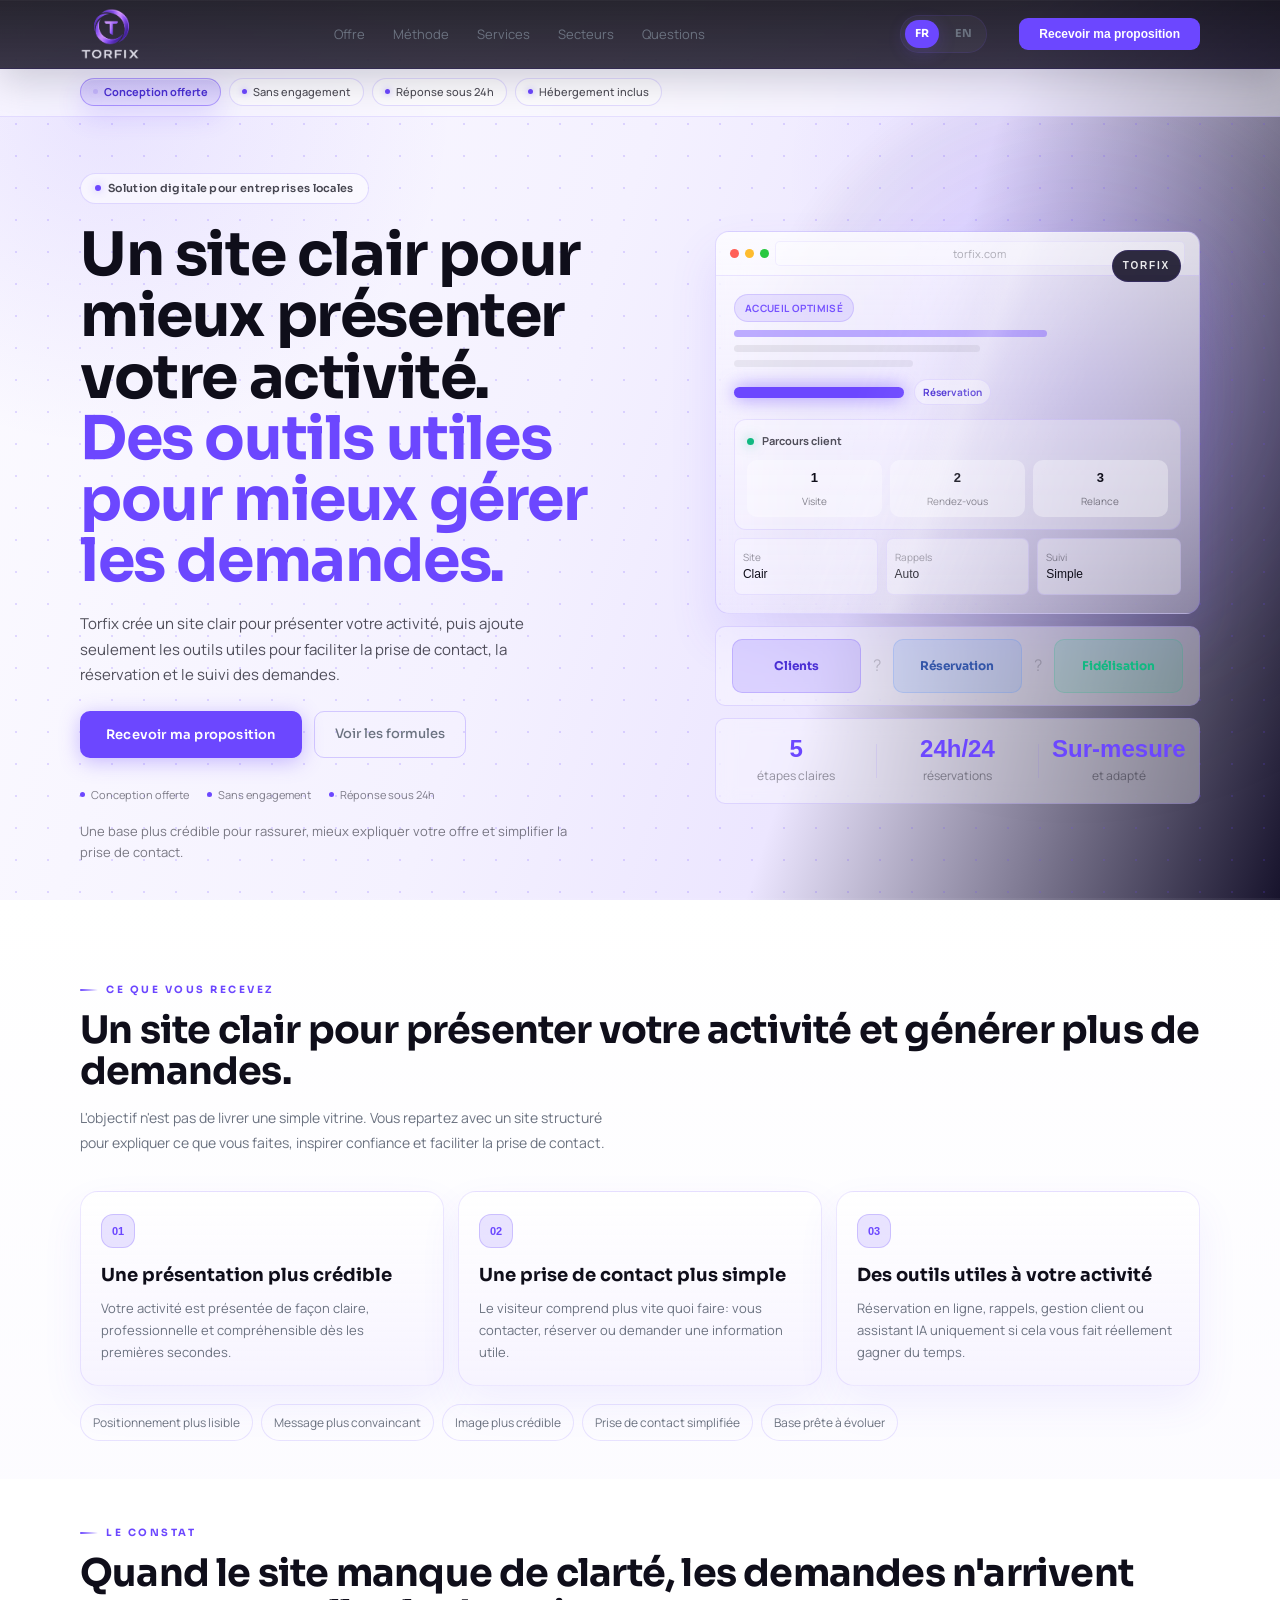
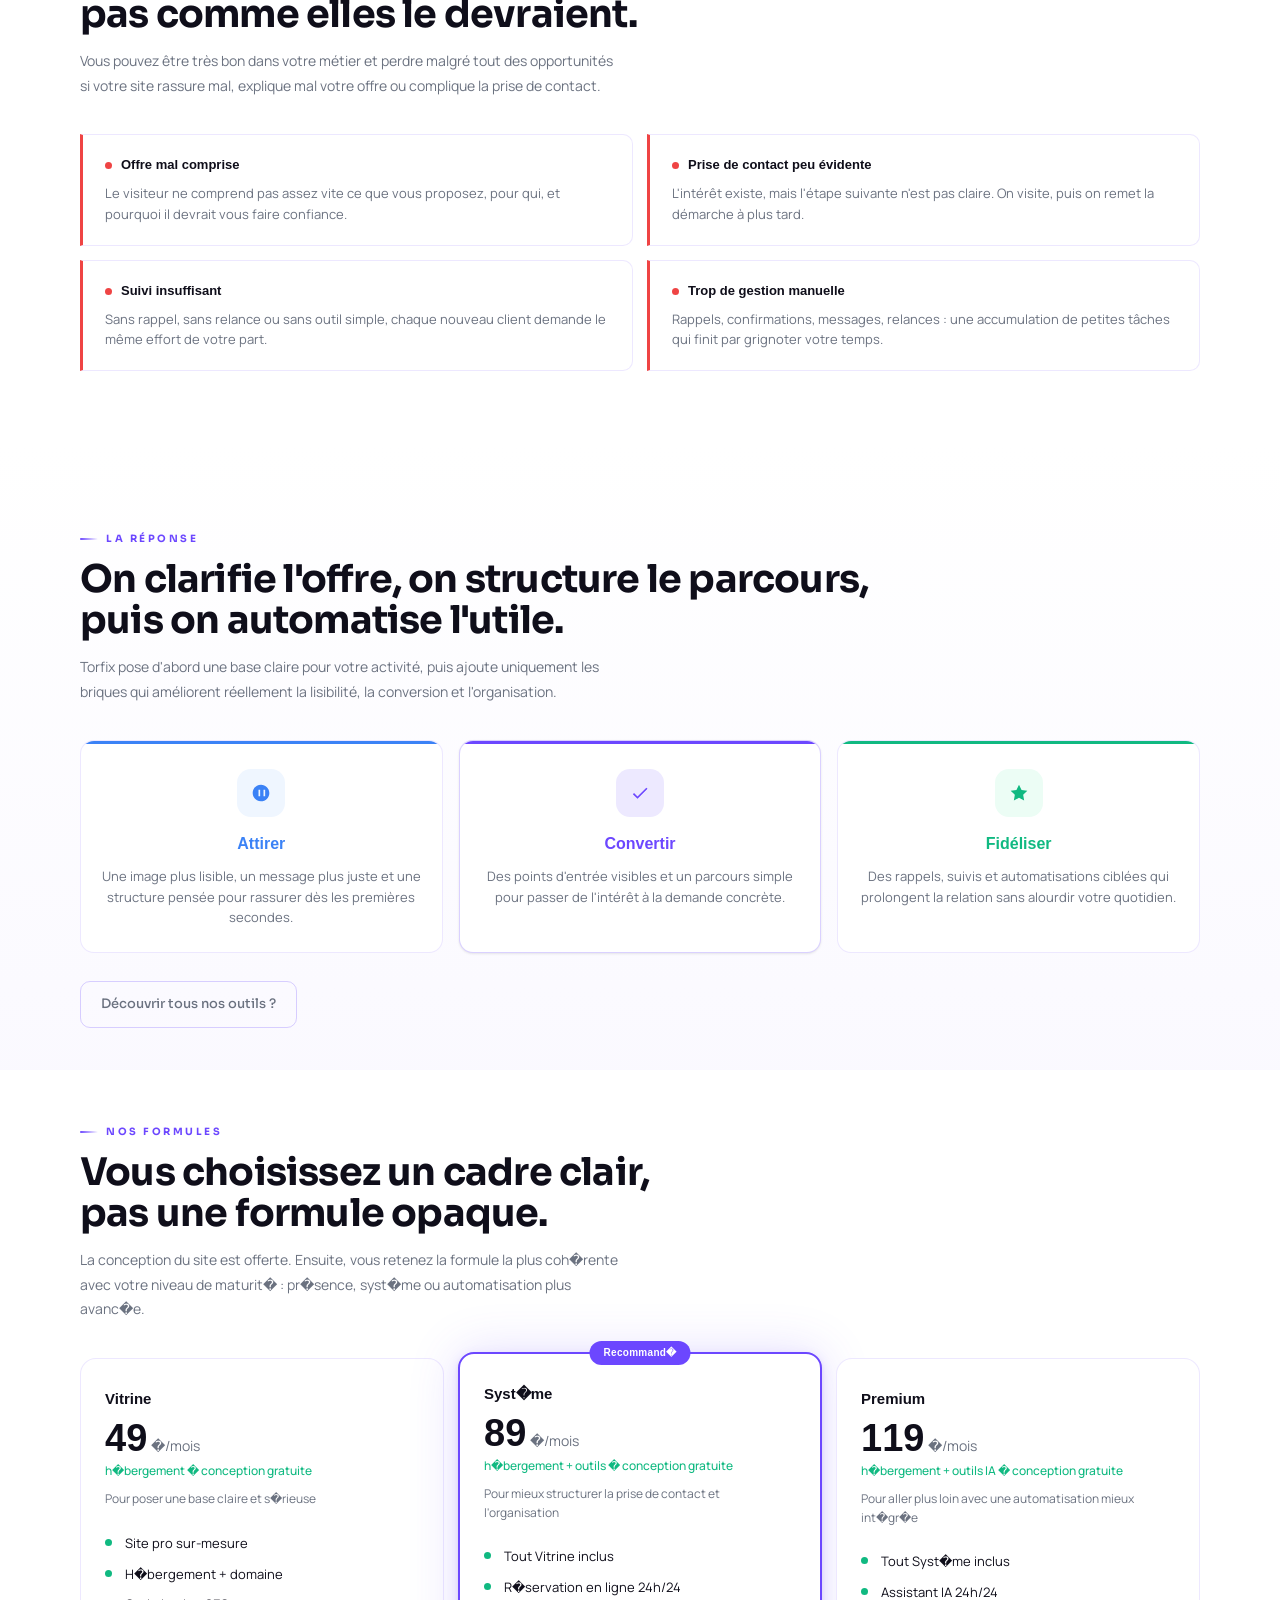
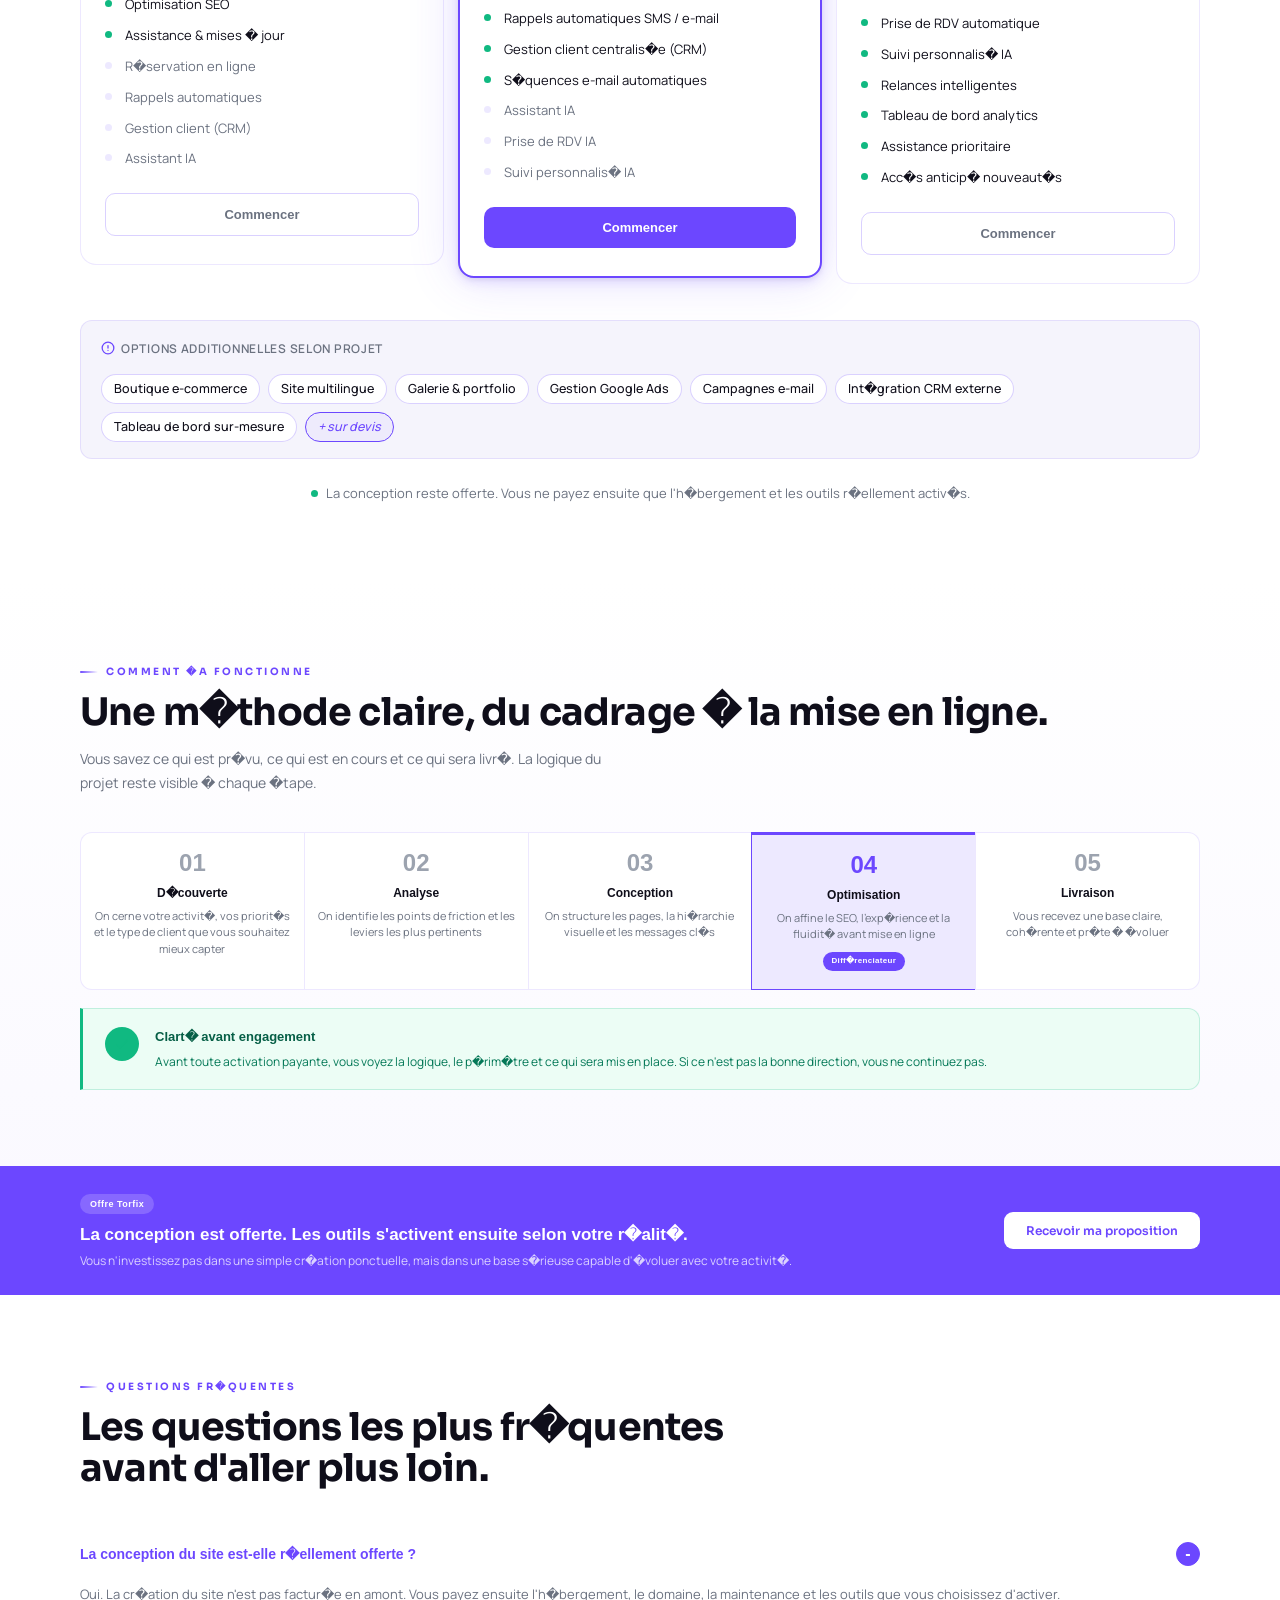
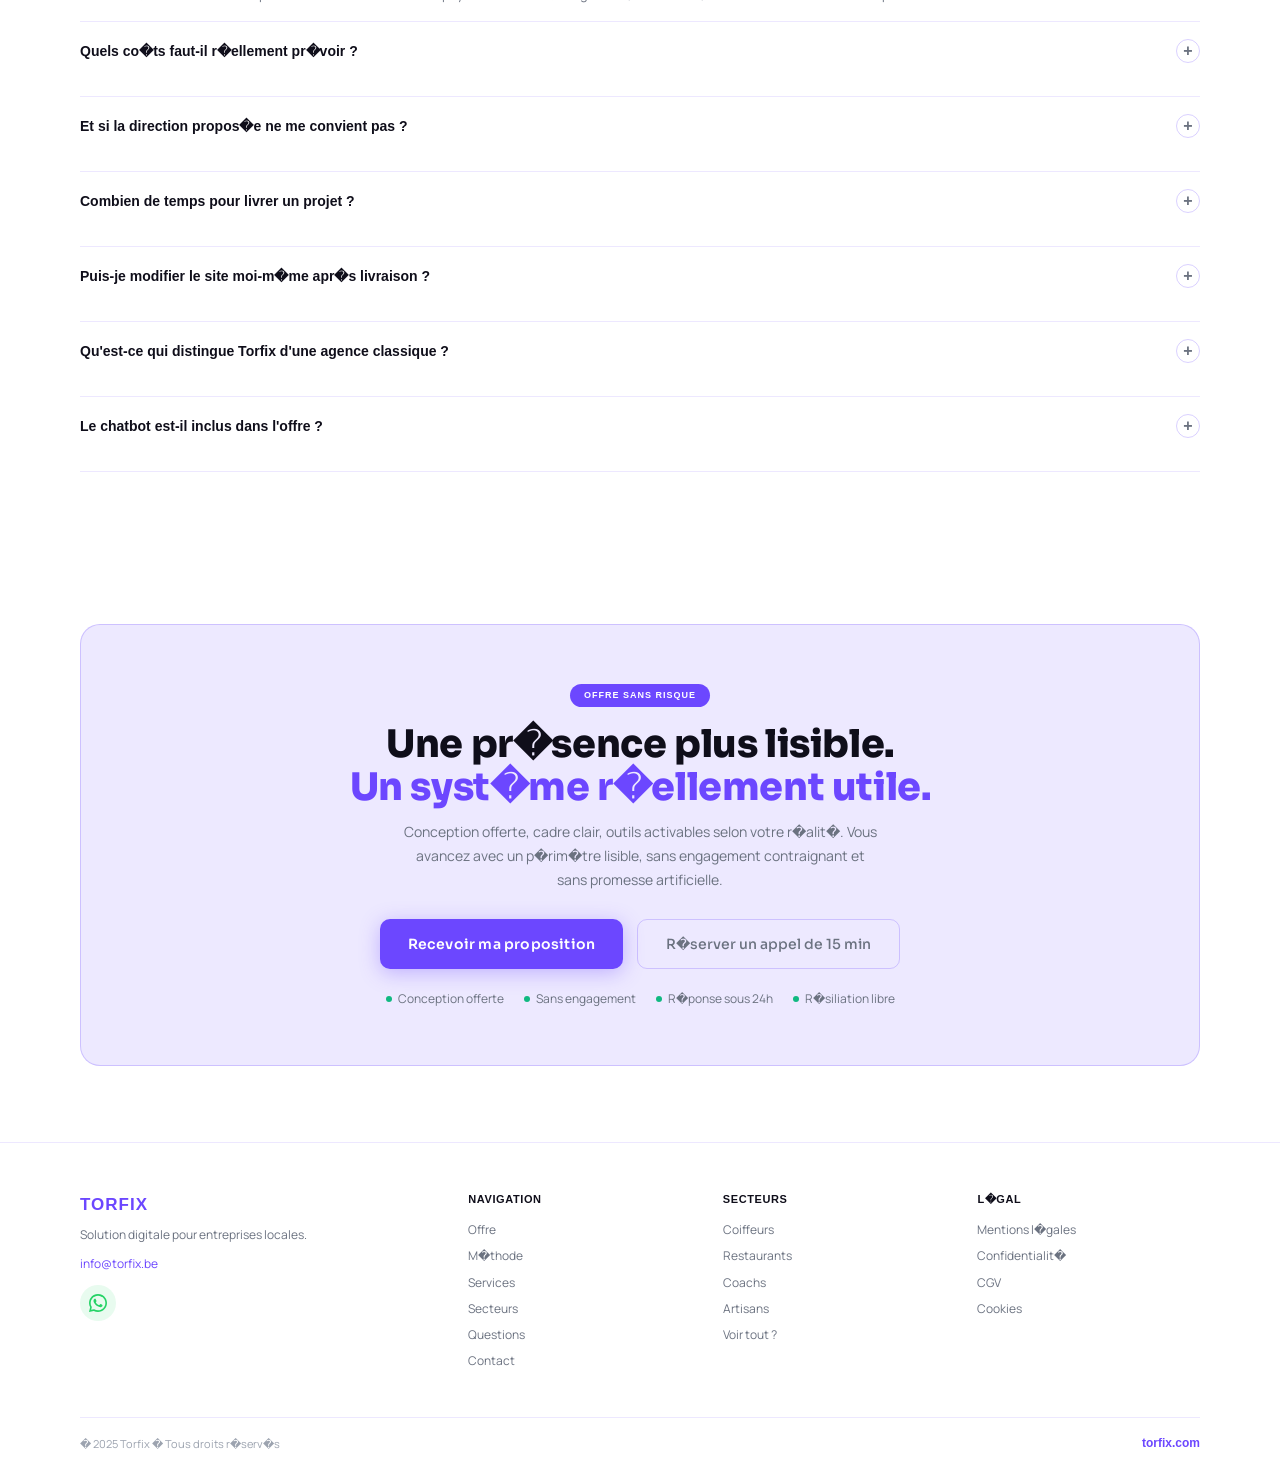
==== commit 448283b1: "Fix broken accents on homepage" ====
--- a/index.html
+++ b/index.html
@@ -1,23 +1,24 @@
-<!DOCTYPE html>
+﻿<!DOCTYPE html>
 <html lang="fr">
 <head>
   <meta charset="UTF-8">
+  <meta http-equiv="Content-Type" content="text/html; charset=UTF-8">
   <meta name="viewport" content="width=device-width, initial-scale=1.0">
-  <title>TORFIX � Site & outils digitaux pour PME locales</title>
-  <meta name="description" content="Site offert, r�ponse sous 24h, r�servation en ligne, gestion client et automatisation pour entreprises locales.">
+  <title>TORFIX — Site & outils digitaux pour PME locales</title>
+  <meta name="description" content="Site offert, réponse sous 24h, réservation en ligne, gestion client et automatisation pour entreprises locales.">
   <meta name="robots" content="index,follow">
   <meta name="theme-color" content="#09080F">
   <link rel="canonical" href="https://www.torfix.be/">
   <meta property="og:locale" content="fr_BE">
   <meta property="og:site_name" content="TORFIX">
   <meta property="og:type" content="website">
-  <meta property="og:title" content="TORFIX � Site & outils digitaux pour PME locales">
-  <meta property="og:description" content="Site offert, r�ponse sous 24h, r�servation en ligne, gestion client et automatisation pour entreprises locales.">
+  <meta property="og:title" content="TORFIX — Site & outils digitaux pour PME locales">
+  <meta property="og:description" content="Site offert, réponse sous 24h, réservation en ligne, gestion client et automatisation pour entreprises locales.">
   <meta property="og:image" content="https://www.torfix.be/social-preview.png">
   <meta property="og:image:alt" content="Logo TORFIX">
   <meta name="twitter:card" content="summary_large_image">
-  <meta name="twitter:title" content="TORFIX � Site & outils digitaux pour PME locales">
-  <meta name="twitter:description" content="Site offert, r�ponse sous 24h, r�servation en ligne, gestion client et automatisation pour entreprises locales.">
+  <meta name="twitter:title" content="TORFIX — Site & outils digitaux pour PME locales">
+  <meta name="twitter:description" content="Site offert, réponse sous 24h, réservation en ligne, gestion client et automatisation pour entreprises locales.">
   <meta name="twitter:image" content="https://www.torfix.be/social-preview.png">
   <meta name="twitter:image:alt" content="Logo TORFIX">
   <link rel="preconnect" href="https://fonts.googleapis.com">
@@ -45,13 +46,13 @@
     <a href="index.html" class="nav-logo" aria-label="Torfix accueil"><img class="nav-logo-image" src="logo-torfix-cropped.png" alt="Torfix"><span class="nav-logo-text" aria-hidden="true">TORFIX</span></a>
     <div class="nav-links">
       <a href="#offre">Offre</a>
-      <a href="#process">M�thode</a>
+      <a href="#process">Méthode</a>
       <a href="services.html">Services</a>
                     <a href="secteurs.html">Secteurs</a>
       <a href="#faq">Questions</a>
     </div>
     <div class="nav-meta">
-      <div class="lang-switch" aria-label="S�lecteur de langue">
+      <div class="lang-switch" aria-label="Sélecteur de langue">
         <a class="lang-pill active" href="index.html" lang="fr">FR</a>
         <a class="lang-pill" href="index-en.html" lang="en">EN</a>
       </div>
@@ -63,11 +64,11 @@
   </div>
   <div class="nav-mobile" id="nav-mobile">
     <a href="#offre" onclick="closeMobile()">Offre</a>
-    <a href="#process" onclick="closeMobile()">M�thode</a>
+    <a href="#process" onclick="closeMobile()">Méthode</a>
     <a href="services.html" onclick="closeMobile()">Services</a>
                     <a href="secteurs.html" onclick="closeMobile()">Secteurs</a>
     <a href="#faq" onclick="closeMobile()">Questions</a>
-    <div class="lang-switch lang-switch-mobile" aria-label="S�lecteur de langue">
+    <div class="lang-switch lang-switch-mobile" aria-label="Sélecteur de langue">
       <a class="lang-pill active" href="index.html" lang="fr">FR</a>
       <a class="lang-pill" href="index-en.html" lang="en">EN</a>
     </div>
@@ -85,8 +86,8 @@
     <div class="announce-inner">
       <span class="apill apill-featured">Conception offerte</span>
       <span class="apill">Sans engagement</span>
-      <span class="apill">R�ponse sous 24h</span>
-      <span class="apill">H�bergement inclus</span>
+      <span class="apill">Réponse sous 24h</span>
+      <span class="apill">Hébergement inclus</span>
     </div>
   </div>
 
@@ -98,10 +99,10 @@
           Solution digitale pour entreprises locales
         </div>
         <h1 class="hero-h1">
-          Un site clair pour mieux pr�senter votre activit�.<br><span>Des outils utiles pour mieux g�rer les demandes.</span>
+          Un site clair pour mieux présenter votre activité.<br><span>Des outils utiles pour mieux gérer les demandes.</span>
         </h1>
         <p class="hero-sub">
-          Torfix cr�e un site clair pour pr�senter votre activit�, puis ajoute seulement les outils utiles pour faciliter la prise de contact, la r�servation et le suivi des demandes.
+          Torfix crée un site clair pour présenter votre activité, puis ajoute seulement les outils utiles pour faciliter la prise de contact, la réservation et le suivi des demandes.
         </p>
         <div class="hero-ctas">
           <button class="btn-primary" onclick="openModal()">Recevoir ma proposition</button>
@@ -110,10 +111,10 @@
         <div class="trust-bar">
           <span class="trust-pill">Conception offerte</span>
           <span class="trust-pill">Sans engagement</span>
-          <span class="trust-pill">R�ponse sous 24h</span>
+          <span class="trust-pill">Réponse sous 24h</span>
         </div>
         <div class="hero-note">
-          Une base plus cr�dible pour rassurer, mieux expliquer votre offre et simplifier la prise de contact.
+          Une base plus crédible pour rassurer, mieux expliquer votre offre et simplifier la prise de contact.
         </div>
       </div>
       <div class="hero-right fade-up" style="transition-delay:0.15s">
@@ -125,13 +126,13 @@
             <div class="mockup-url">torfix.com</div>
           </div>
           <div class="mockup-body">
-            <div class="mk-kicker">Accueil optimis�</div>
+            <div class="mk-kicker">Accueil optimisé</div>
             <div class="mk-line mk-title"></div>
             <div class="mk-line mk-sub"></div>
             <div class="mk-line mk-short"></div>
             <div class="mk-action-row">
               <div class="mk-line mk-cta"></div>
-              <div class="mk-chip">R�servation</div>
+              <div class="mk-chip">Réservation</div>
             </div>
             <div class="mk-panel">
               <div class="mk-panel-head">
@@ -154,24 +155,24 @@
         <div class="hero-schema">
           <div class="schema-node accent">Clients</div>
           <div class="schema-arr">?</div>
-          <div class="schema-node blue">R�servation</div>
+          <div class="schema-node blue">Réservation</div>
           <div class="schema-arr">?</div>
-          <div class="schema-node green">Fid�lisation</div>
+          <div class="schema-node green">Fidélisation</div>
         </div>
         <div class="hero-stat-row">
           <div class="hero-stat">
             <div class="stat-num" data-counter="5" data-suffix="">5</div>
-            <div class="stat-label">�tapes claires</div>
+            <div class="stat-label">étapes claires</div>
           </div>
           <div class="stat-sep"></div>
           <div class="hero-stat">
             <div class="stat-num">24h/24</div>
-            <div class="stat-label">r�servations</div>
+            <div class="stat-label">réservations</div>
           </div>
           <div class="stat-sep"></div>
           <div class="hero-stat">
             <div class="stat-num">Sur-mesure</div>
-            <div class="stat-label">et adapt�</div>
+            <div class="stat-label">et adapté</div>
           </div>
         </div>
       </div>
@@ -183,43 +184,43 @@
   <div class="container">
     <div class="section-header fade-up">
       <div class="section-tag">Ce que vous recevez</div>
-      <h2 class="section-h2">Un site clair pour pr�senter votre activit� et g�n�rer plus de demandes.</h2>
-      <p class="section-sub">L'objectif n'est pas de livrer une simple vitrine. Vous repartez avec un site structur� pour expliquer ce que vous faites, inspirer confiance et faciliter la prise de contact.</p>
+      <h2 class="section-h2">Un site clair pour présenter votre activité et générer plus de demandes.</h2>
+      <p class="section-sub">L'objectif n'est pas de livrer une simple vitrine. Vous repartez avec un site structuré pour expliquer ce que vous faites, inspirer confiance et faciliter la prise de contact.</p>
     </div>
     <div class="deliverables-grid fade-up">
       <div class="deliverable-card">
         <div class="deliverable-no">01</div>
-        <h3 class="deliverable-title">Une pr�sentation plus cr�dible</h3>
-        <p class="deliverable-text">Votre activit� est pr�sent�e de fa�on claire, professionnelle et compr�hensible d�s les premi�res secondes.</p>
+        <h3 class="deliverable-title">Une présentation plus crédible</h3>
+        <p class="deliverable-text">Votre activité est présentée de façon claire, professionnelle et compréhensible dès les premières secondes.</p>
       </div>
       <div class="deliverable-card">
         <div class="deliverable-no">02</div>
         <h3 class="deliverable-title">Une prise de contact plus simple</h3>
-        <p class="deliverable-text">Le visiteur comprend plus vite quoi faire: vous contacter, r�server ou demander une information utile.</p>
+        <p class="deliverable-text">Le visiteur comprend plus vite quoi faire: vous contacter, réserver ou demander une information utile.</p>
       </div>
       <div class="deliverable-card">
         <div class="deliverable-no">03</div>
-        <h3 class="deliverable-title">Des outils utiles � votre activit�</h3>
-        <p class="deliverable-text">R�servation en ligne, rappels, gestion client ou assistant IA uniquement si cela vous fait r�ellement gagner du temps.</p>
+        <h3 class="deliverable-title">Des outils utiles à votre activité</h3>
+        <p class="deliverable-text">Réservation en ligne, rappels, gestion client ou assistant IA uniquement si cela vous fait réellement gagner du temps.</p>
       </div>
     </div>
     <div class="deliverables-strip fade-up">
       <span>Positionnement plus lisible</span>
       <span>Message plus convaincant</span>
-      <span>Image plus cr�dible</span>
-      <span>Prise de contact simplifi�e</span>
-      <span>Base pr�te � �voluer</span>
+      <span>Image plus crédible</span>
+      <span>Prise de contact simplifiée</span>
+      <span>Base prête à évoluer</span>
     </div>
   </div>
 </section>
 
-<!-- -- PROBL�ME -- -->
+<!-- -- PROBLÈME -- -->
 <section class="section" id="probleme">
   <div class="container">
     <div class="section-header fade-up">
       <div class="section-tag">Le constat</div>
-      <h2 class="section-h2">Quand le site manque de clart�, les demandes n'arrivent pas comme elles le devraient.</h2>
-      <p class="section-sub">Vous pouvez �tre tr�s bon dans votre m�tier et perdre malgr� tout des opportunit�s si votre site rassure mal, explique mal votre offre ou complique la prise de contact.</p>
+      <h2 class="section-h2">Quand le site manque de clarté, les demandes n'arrivent pas comme elles le devraient.</h2>
+      <p class="section-sub">Vous pouvez être très bon dans votre métier et perdre malgré tout des opportunités si votre site rassure mal, explique mal votre offre ou complique la prise de contact.</p>
     </div>
     <div class="grid-2x2 fade-up">
       <div class="prob-card">
@@ -227,16 +228,16 @@
         <p class="prob-desc">Le visiteur ne comprend pas assez vite ce que vous proposez, pour qui, et pourquoi il devrait vous faire confiance.</p>
       </div>
       <div class="prob-card">
-        <div class="prob-title"><span class="prob-dot"></span>Prise de contact peu �vidente</div>
-        <p class="prob-desc">L'int�r�t existe, mais l'�tape suivante n'est pas claire. On visite, puis on remet la d�marche � plus tard.</p>
+        <div class="prob-title"><span class="prob-dot"></span>Prise de contact peu évidente</div>
+        <p class="prob-desc">L'intérêt existe, mais l'étape suivante n'est pas claire. On visite, puis on remet la démarche à plus tard.</p>
       </div>
       <div class="prob-card">
         <div class="prob-title"><span class="prob-dot"></span>Suivi insuffisant</div>
-        <p class="prob-desc">Sans rappel, sans relance ou sans outil simple, chaque nouveau client demande le m�me effort de votre part.</p>
+        <p class="prob-desc">Sans rappel, sans relance ou sans outil simple, chaque nouveau client demande le même effort de votre part.</p>
       </div>
       <div class="prob-card">
         <div class="prob-title"><span class="prob-dot"></span>Trop de gestion manuelle</div>
-        <p class="prob-desc">Rappels, confirmations, messages, relances : une accumulation de petites t�ches qui finit par grignoter votre temps.</p>
+        <p class="prob-desc">Rappels, confirmations, messages, relances : une accumulation de petites tâches qui finit par grignoter votre temps.</p>
       </div>
     </div>
   </div>
@@ -246,9 +247,9 @@
 <section class="section section-alt" id="solution">
   <div class="container">
     <div class="section-header fade-up">
-      <div class="section-tag">La r�ponse</div>
+      <div class="section-tag">La réponse</div>
       <h2 class="section-h2">On clarifie l'offre, on structure le parcours,<br>puis on automatise l'utile.</h2>
-      <p class="section-sub">Torfix pose d'abord une base claire pour votre activit�, puis ajoute uniquement les briques qui am�liorent r�ellement la lisibilit�, la conversion et l'organisation.</p>
+      <p class="section-sub">Torfix pose d'abord une base claire pour votre activité, puis ajoute uniquement les briques qui améliorent réellement la lisibilité, la conversion et l'organisation.</p>
     </div>
     <div class="piliers-grid fade-up">
       <div class="pilier">
@@ -257,7 +258,7 @@
           <svg width="20" height="20" fill="none" viewBox="0 0 24 24"><path d="M12 2C6.48 2 2 6.48 2 12s4.48 10 10 10 10-4.48 10-10S17.52 2 12 2zm1 14H9V8h2v8zm4 0h-2V8h2v8z" fill="#3B82F6"/></svg>
         </div>
         <div class="pilier-name" style="color:var(--blue)">Attirer</div>
-        <p class="pilier-desc">Une image plus lisible, un message plus juste et une structure pens�e pour rassurer d�s les premi�res secondes.</p>
+        <p class="pilier-desc">Une image plus lisible, un message plus juste et une structure pensée pour rassurer dès les premières secondes.</p>
       </div>
       <div class="pilier pilier-featured">
         <div class="pilier-accent" style="background:var(--accent)"></div>
@@ -265,19 +266,19 @@
           <svg width="20" height="20" fill="none" viewBox="0 0 24 24"><path d="M9 16.17L4.83 12l-1.42 1.41L9 19 21 7l-1.41-1.41L9 16.17z" fill="#6C47FF"/></svg>
         </div>
         <div class="pilier-name" style="color:var(--accent)">Convertir</div>
-        <p class="pilier-desc">Des points d'entr�e visibles et un parcours simple pour passer de l'int�r�t � la demande concr�te.</p>
+        <p class="pilier-desc">Des points d'entrée visibles et un parcours simple pour passer de l'intérêt à la demande concrète.</p>
       </div>
       <div class="pilier">
         <div class="pilier-accent" style="background:var(--green)"></div>
         <div class="pilier-icon" style="background:var(--green-light)">
           <svg width="20" height="20" fill="none" viewBox="0 0 24 24"><path d="M12 2l3.09 6.26L22 9.27l-5 4.87 1.18 6.88L12 17.77l-6.18 3.25L7 14.14 2 9.27l6.91-1.01L12 2z" fill="#10B981"/></svg>
         </div>
-        <div class="pilier-name" style="color:var(--green)">Fid�liser</div>
-        <p class="pilier-desc">Des rappels, suivis et automatisations cibl�es qui prolongent la relation sans alourdir votre quotidien.</p>
+        <div class="pilier-name" style="color:var(--green)">Fidéliser</div>
+        <p class="pilier-desc">Des rappels, suivis et automatisations ciblées qui prolongent la relation sans alourdir votre quotidien.</p>
       </div>
     </div>
     <div class="solution-link fade-up">
-      <a href="services.html" class="btn-secondary">D�couvrir tous nos outils ?</a>
+      <a href="services.html" class="btn-secondary">Découvrir tous nos outils ?</a>
     </div>
   </div>
 </section>
@@ -730,3 +731,4 @@
 
 
 
+
--- a/css/style.css
+++ b/css/style.css
@@ -1,4 +1,4 @@
-/* ═══════════════════════════════════════
+﻿/* ═══════════════════════════════════════
    TORFIX — Design System
    ═══════════════════════════════════════ */
 
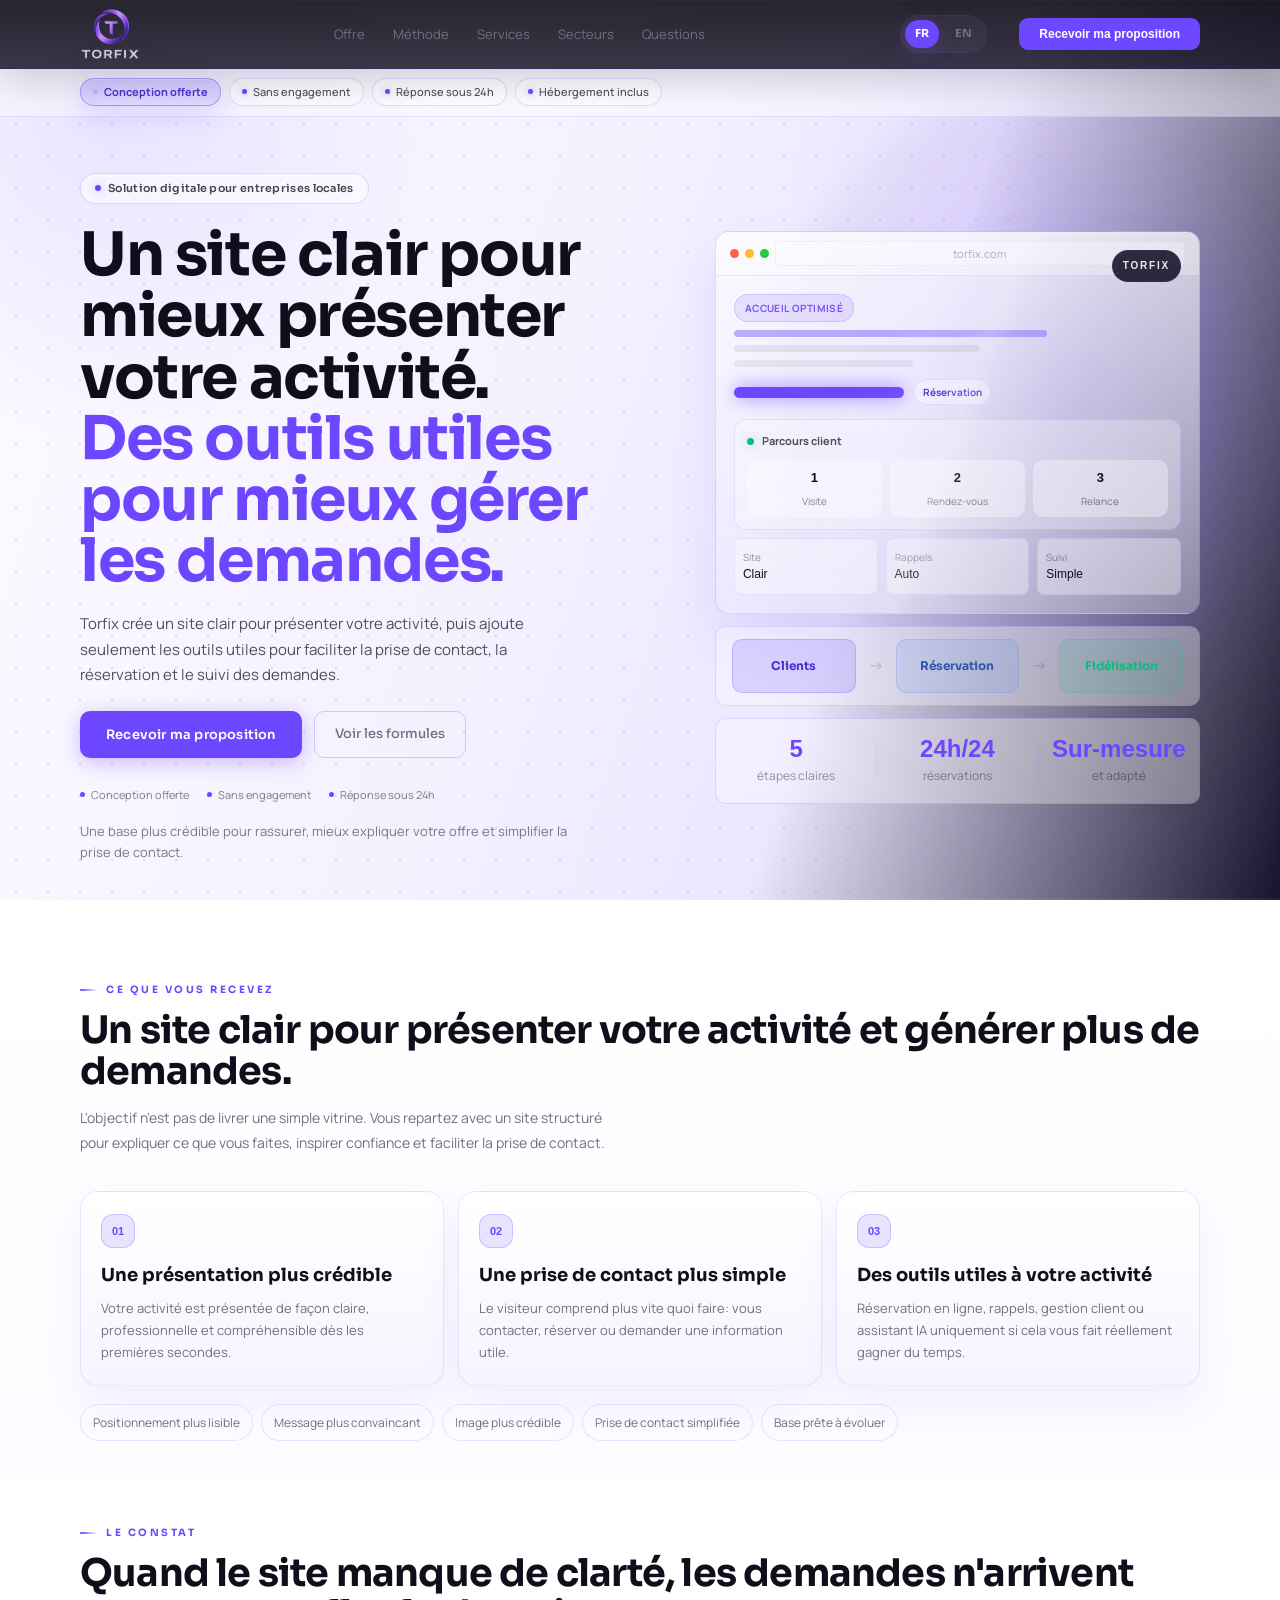
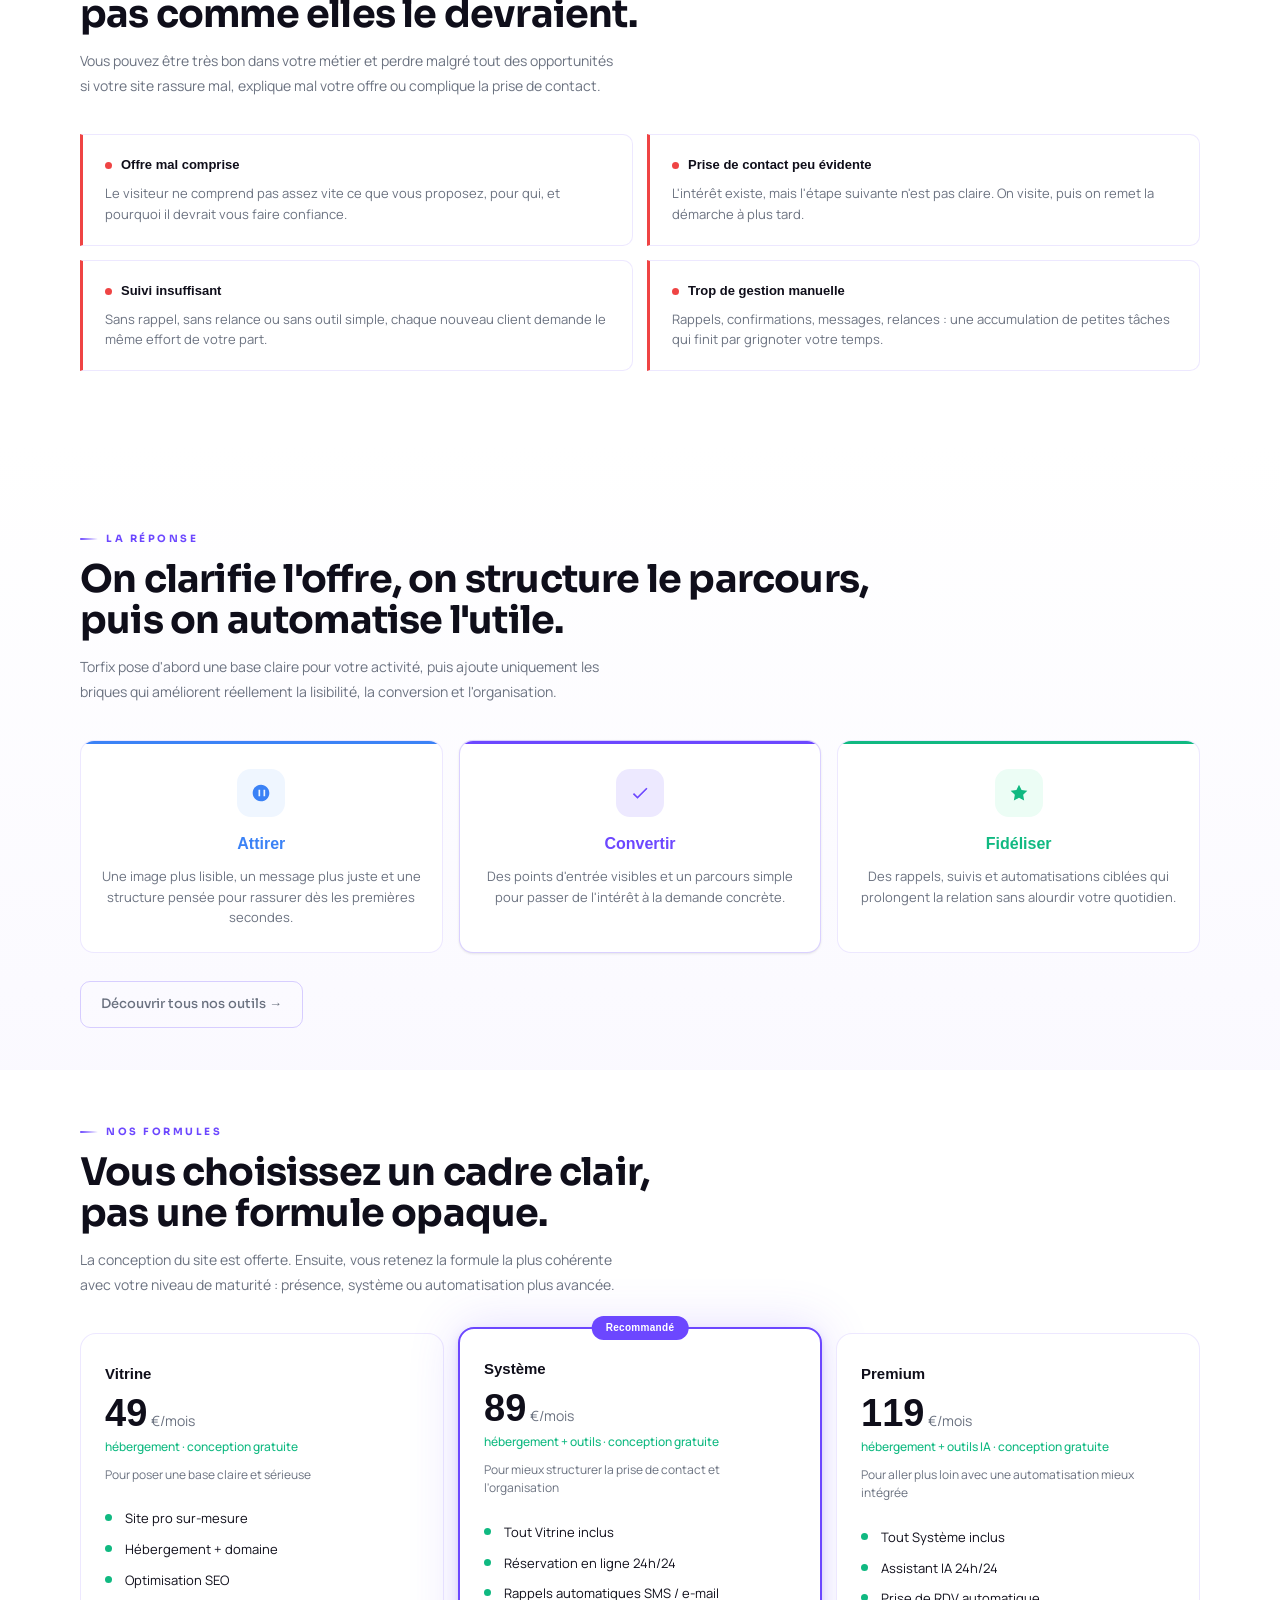
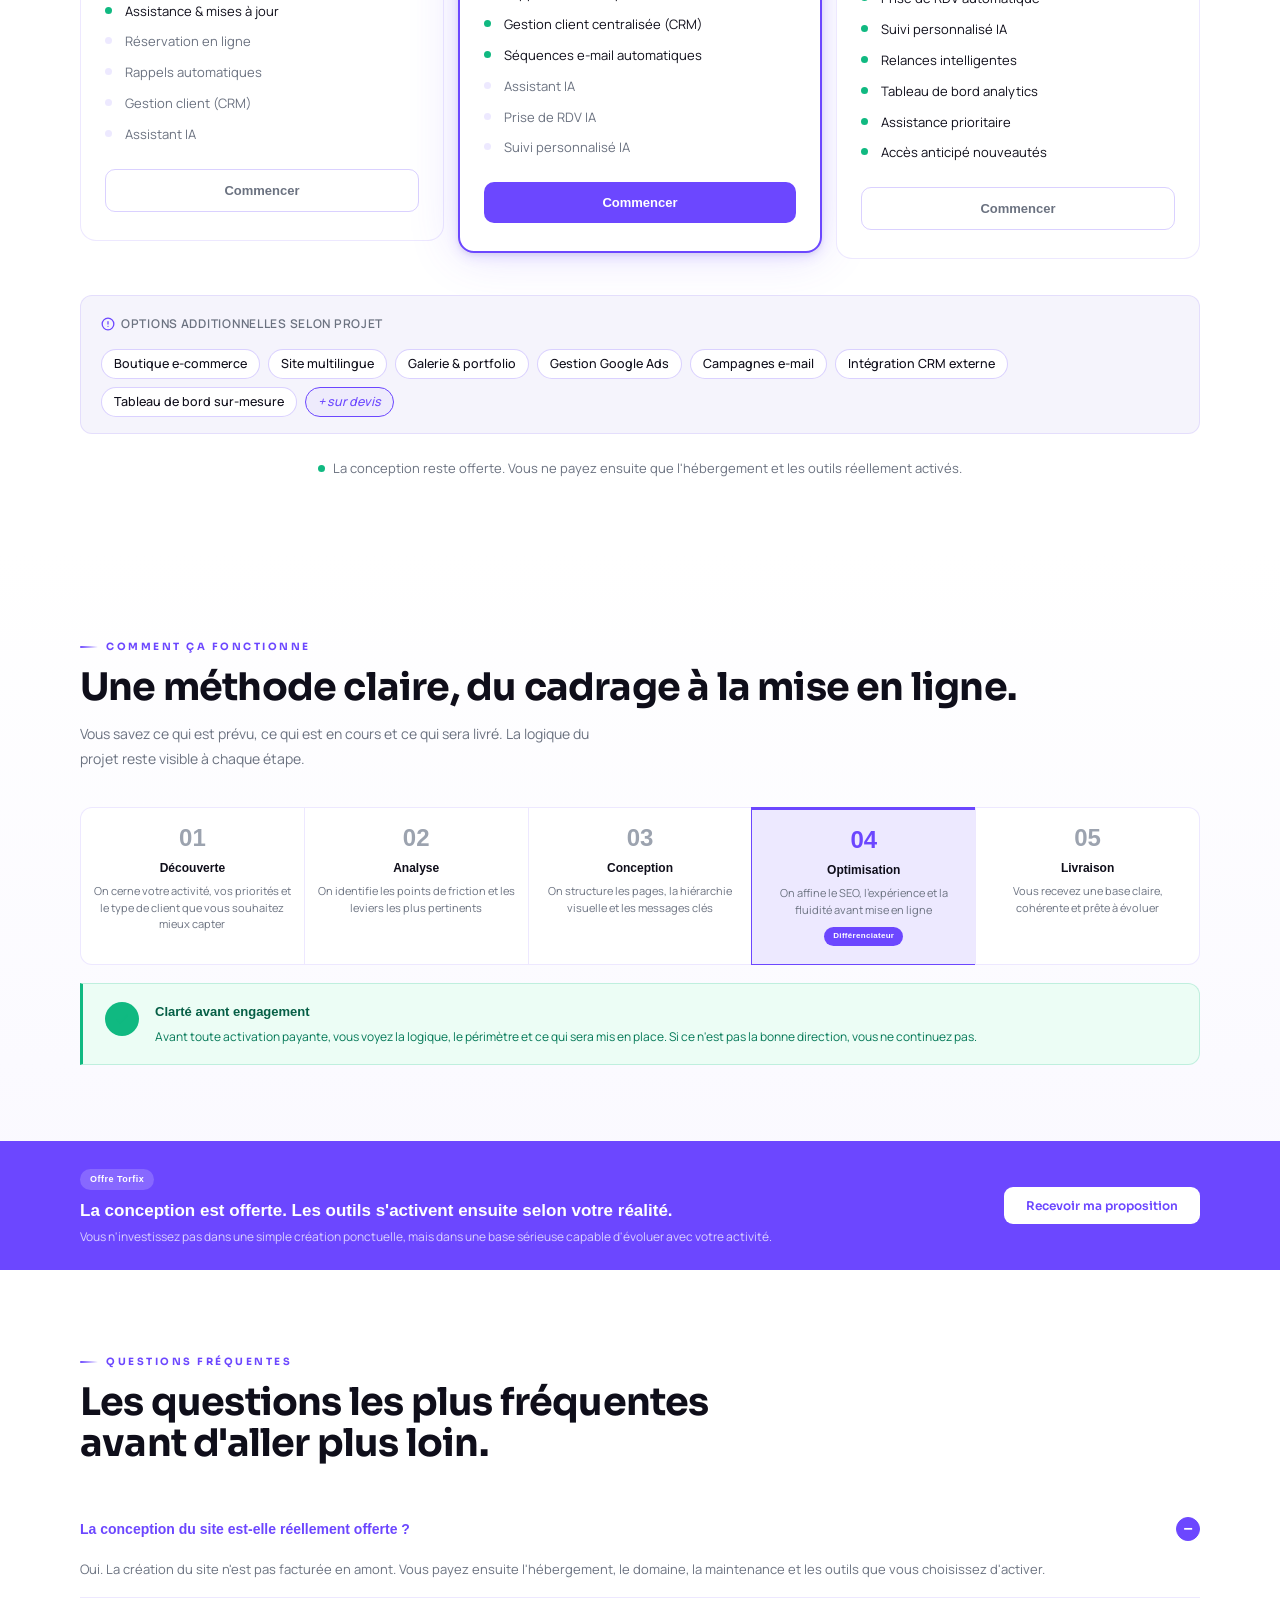
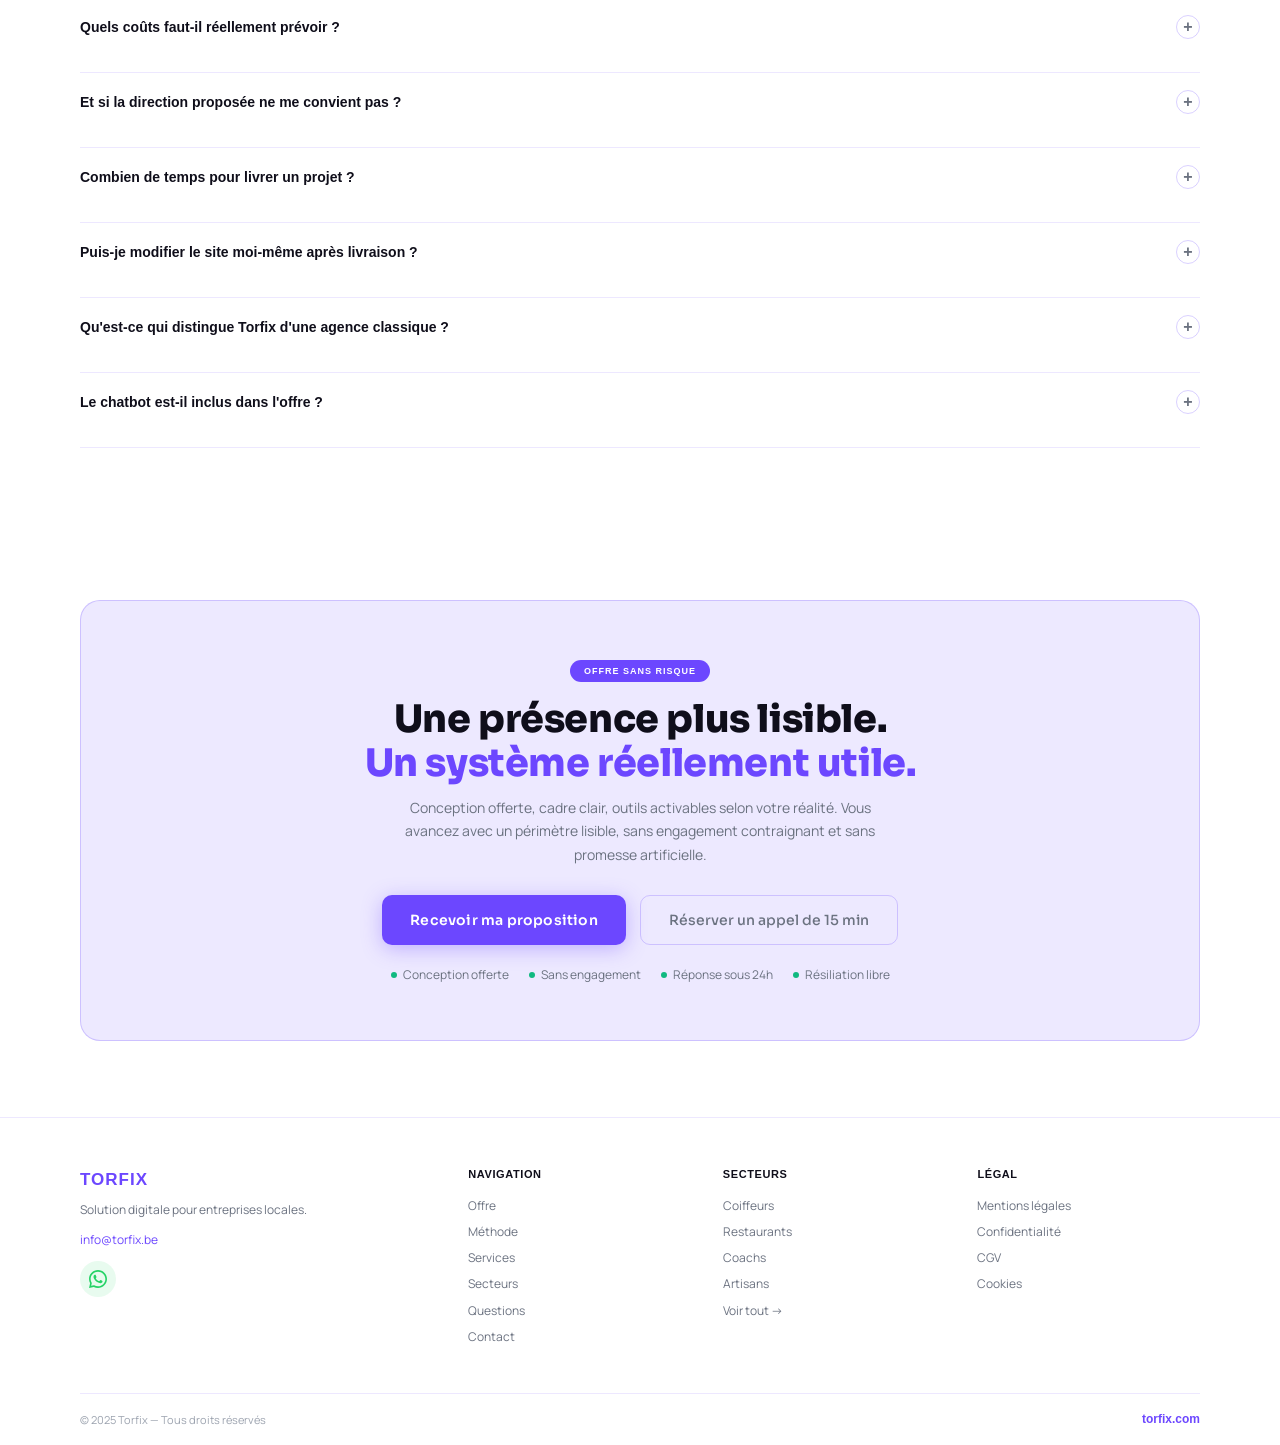
==== commit 692ea549: "Restore clean text encoding across main pages" ====
--- a/index.html
+++ b/index.html
@@ -2,7 +2,6 @@
 <html lang="fr">
 <head>
   <meta charset="UTF-8">
-  <meta http-equiv="Content-Type" content="text/html; charset=UTF-8">
   <meta name="viewport" content="width=device-width, initial-scale=1.0">
   <title>TORFIX — Site & outils digitaux pour PME locales</title>
   <meta name="description" content="Site offert, réponse sous 24h, réservation en ligne, gestion client et automatisation pour entreprises locales.">
@@ -40,7 +39,7 @@
 <!-- Page transition overlay -->
 <div class="page-overlay" id="page-overlay"></div>
 
-<!-- -- NAVBAR -- -->
+<!-- ══ NAVBAR ══ -->
 <nav class="navbar" id="navbar">
   <div class="nav-inner">
     <a href="index.html" class="nav-logo" aria-label="Torfix accueil"><img class="nav-logo-image" src="logo-torfix-cropped.png" alt="Torfix"><span class="nav-logo-text" aria-hidden="true">TORFIX</span></a>
@@ -76,7 +75,7 @@
   </div>
 </nav>
 
-<!-- -- HERO -- -->
+<!-- ══ HERO ══ -->
 <section class="hero" id="hero">
   <!-- Parallax dot grid -->
   <div class="hero-parallax" id="hero-parallax"></div>
@@ -154,9 +153,9 @@
         </div>
         <div class="hero-schema">
           <div class="schema-node accent">Clients</div>
-          <div class="schema-arr">?</div>
+          <div class="schema-arr">→</div>
           <div class="schema-node blue">Réservation</div>
-          <div class="schema-arr">?</div>
+          <div class="schema-arr">→</div>
           <div class="schema-node green">Fidélisation</div>
         </div>
         <div class="hero-stat-row">
@@ -214,7 +213,7 @@
   </div>
 </section>
 
-<!-- -- PROBLÈME -- -->
+<!-- ══ PROBLÈME ══ -->
 <section class="section" id="probleme">
   <div class="container">
     <div class="section-header fade-up">
@@ -243,7 +242,7 @@
   </div>
 </section>
 
-<!-- -- SOLUTION -- -->
+<!-- ══ SOLUTION ══ -->
 <section class="section section-alt" id="solution">
   <div class="container">
     <div class="section-header fade-up">
@@ -278,18 +277,18 @@
       </div>
     </div>
     <div class="solution-link fade-up">
-      <a href="services.html" class="btn-secondary">Découvrir tous nos outils ?</a>
+      <a href="services.html" class="btn-secondary">Découvrir tous nos outils →</a>
     </div>
   </div>
 </section>
 
-<!-- -- OFFRE / PRICING -- -->
+<!-- ══ OFFRE / PRICING ══ -->
 <section class="section" id="offre">
   <div class="container">
     <div class="section-header fade-up">
       <div class="section-tag">Nos formules</div>
       <h2 class="section-h2">Vous choisissez un cadre clair,<br>pas une formule opaque.</h2>
-      <p class="section-sub">La conception du site est offerte. Ensuite, vous retenez la formule la plus coh�rente avec votre niveau de maturit� : pr�sence, syst�me ou automatisation plus avanc�e.</p>
+      <p class="section-sub">La conception du site est offerte. Ensuite, vous retenez la formule la plus cohérente avec votre niveau de maturité : présence, système ou automatisation plus avancée.</p>
     </div>
     <div class="pricing-grid fade-up">
 
@@ -297,16 +296,16 @@
       <div class="pricing-card">
         <div class="pricing-header">
           <div class="pricing-name">Vitrine</div>
-          <div class="pricing-price"><span class="price-num">49</span><span class="price-unit">�/mois</span></div>
-          <div class="pricing-conception">h�bergement � conception gratuite</div>
-          <div class="pricing-for">Pour poser une base claire et s�rieuse</div>
+          <div class="pricing-price"><span class="price-num">49</span><span class="price-unit">€/mois</span></div>
+          <div class="pricing-conception">hébergement · conception gratuite</div>
+          <div class="pricing-for">Pour poser une base claire et sérieuse</div>
         </div>
         <ul class="pricing-features">
           <li class="feat-yes">Site pro sur-mesure</li>
-          <li class="feat-yes">H�bergement + domaine</li>
+          <li class="feat-yes">Hébergement + domaine</li>
           <li class="feat-yes">Optimisation SEO</li>
-          <li class="feat-yes">Assistance & mises � jour</li>
-          <li class="feat-no">R�servation en ligne</li>
+          <li class="feat-yes">Assistance & mises à jour</li>
+          <li class="feat-no">Réservation en ligne</li>
           <li class="feat-no">Rappels automatiques</li>
           <li class="feat-no">Gestion client (CRM)</li>
           <li class="feat-no">Assistant IA</li>
@@ -314,24 +313,24 @@
         <button class="pricing-cta pricing-cta-sec" onclick="openModal()">Commencer</button>
       </div>
 
-      <!-- Syst�me (popular) -->
+      <!-- Système (popular) -->
       <div class="pricing-card pricing-popular">
-        <div class="pricing-badge">Recommand�</div>
+        <div class="pricing-badge">Recommandé</div>
         <div class="pricing-header">
-          <div class="pricing-name">Syst�me</div>
-          <div class="pricing-price"><span class="price-num">89</span><span class="price-unit">�/mois</span></div>
-          <div class="pricing-conception">h�bergement + outils � conception gratuite</div>
+          <div class="pricing-name">Système</div>
+          <div class="pricing-price"><span class="price-num">89</span><span class="price-unit">€/mois</span></div>
+          <div class="pricing-conception">hébergement + outils · conception gratuite</div>
           <div class="pricing-for">Pour mieux structurer la prise de contact et l'organisation</div>
         </div>
         <ul class="pricing-features">
           <li class="feat-yes">Tout Vitrine inclus</li>
-          <li class="feat-yes">R�servation en ligne 24h/24</li>
+          <li class="feat-yes">Réservation en ligne 24h/24</li>
           <li class="feat-yes">Rappels automatiques SMS / e-mail</li>
-          <li class="feat-yes">Gestion client centralis�e (CRM)</li>
-          <li class="feat-yes">S�quences e-mail automatiques</li>
+          <li class="feat-yes">Gestion client centralisée (CRM)</li>
+          <li class="feat-yes">Séquences e-mail automatiques</li>
           <li class="feat-no">Assistant IA</li>
           <li class="feat-no">Prise de RDV IA</li>
-          <li class="feat-no">Suivi personnalis� IA</li>
+          <li class="feat-no">Suivi personnalisé IA</li>
         </ul>
         <button class="pricing-cta pricing-cta-main" onclick="openModal()">Commencer</button>
       </div>
@@ -340,19 +339,19 @@
       <div class="pricing-card">
         <div class="pricing-header">
           <div class="pricing-name">Premium</div>
-          <div class="pricing-price"><span class="price-num">119</span><span class="price-unit">�/mois</span></div>
-          <div class="pricing-conception">h�bergement + outils IA � conception gratuite</div>
-          <div class="pricing-for">Pour aller plus loin avec une automatisation mieux int�gr�e</div>
+          <div class="pricing-price"><span class="price-num">119</span><span class="price-unit">€/mois</span></div>
+          <div class="pricing-conception">hébergement + outils IA · conception gratuite</div>
+          <div class="pricing-for">Pour aller plus loin avec une automatisation mieux intégrée</div>
         </div>
         <ul class="pricing-features">
-          <li class="feat-yes">Tout Syst�me inclus</li>
+          <li class="feat-yes">Tout Système inclus</li>
           <li class="feat-yes">Assistant IA 24h/24</li>
           <li class="feat-yes">Prise de RDV automatique</li>
-          <li class="feat-yes">Suivi personnalis� IA</li>
+          <li class="feat-yes">Suivi personnalisé IA</li>
           <li class="feat-yes">Relances intelligentes</li>
           <li class="feat-yes">Tableau de bord analytics</li>
           <li class="feat-yes">Assistance prioritaire</li>
-          <li class="feat-yes">Acc�s anticip� nouveaut�s</li>
+          <li class="feat-yes">Accès anticipé nouveautés</li>
         </ul>
         <button class="pricing-cta pricing-cta-sec" onclick="openModal()">Commencer</button>
       </div>
@@ -370,7 +369,7 @@
         <span class="addon-chip">Galerie & portfolio</span>
         <span class="addon-chip">Gestion Google Ads</span>
         <span class="addon-chip">Campagnes e-mail</span>
-        <span class="addon-chip">Int�gration CRM externe</span>
+        <span class="addon-chip">Intégration CRM externe</span>
         <span class="addon-chip">Tableau de bord sur-mesure</span>
         <span class="addon-chip">+ sur devis</span>
       </div>
@@ -378,24 +377,24 @@
 
     <div class="pricing-note fade-up">
       <span class="pnote-dot"></span>
-      La conception reste offerte. Vous ne payez ensuite que l'h�bergement et les outils r�ellement activ�s.
+      La conception reste offerte. Vous ne payez ensuite que l'hébergement et les outils réellement activés.
     </div>
   </div>
 </section>
 
-<!-- -- PROCESS -- -->
+<!-- ══ PROCESS ══ -->
 <section class="section section-alt" id="process">
   <div class="container">
     <div class="section-header fade-up">
-      <div class="section-tag">Comment �a fonctionne</div>
-      <h2 class="section-h2">Une m�thode claire, du cadrage � la mise en ligne.</h2>
-      <p class="section-sub">Vous savez ce qui est pr�vu, ce qui est en cours et ce qui sera livr�. La logique du projet reste visible � chaque �tape.</p>
+      <div class="section-tag">Comment ça fonctionne</div>
+      <h2 class="section-h2">Une méthode claire, du cadrage à la mise en ligne.</h2>
+      <p class="section-sub">Vous savez ce qui est prévu, ce qui est en cours et ce qui sera livré. La logique du projet reste visible à chaque étape.</p>
     </div>
     <div class="process-steps fade-up">
       <div class="ps">
         <div class="ps-num">01</div>
-        <div class="ps-name">D�couverte</div>
-        <p class="ps-desc">On cerne votre activit�, vos priorit�s et le type de client que vous souhaitez mieux capter</p>
+        <div class="ps-name">Découverte</div>
+        <p class="ps-desc">On cerne votre activité, vos priorités et le type de client que vous souhaitez mieux capter</p>
       </div>
       <div class="ps">
         <div class="ps-num">02</div>
@@ -405,18 +404,18 @@
       <div class="ps">
         <div class="ps-num">03</div>
         <div class="ps-name">Conception</div>
-        <p class="ps-desc">On structure les pages, la hi�rarchie visuelle et les messages cl�s</p>
+        <p class="ps-desc">On structure les pages, la hiérarchie visuelle et les messages clés</p>
       </div>
       <div class="ps ps-hl">
         <div class="ps-num">04</div>
         <div class="ps-name">Optimisation</div>
-        <p class="ps-desc">On affine le SEO, l'exp�rience et la fluidit� avant mise en ligne</p>
-        <span class="diff-pill">Diff�renciateur</span>
+        <p class="ps-desc">On affine le SEO, l'expérience et la fluidité avant mise en ligne</p>
+        <span class="diff-pill">Différenciateur</span>
       </div>
       <div class="ps">
         <div class="ps-num">05</div>
         <div class="ps-name">Livraison</div>
-        <p class="ps-desc">Vous recevez une base claire, coh�rente et pr�te � �voluer</p>
+        <p class="ps-desc">Vous recevez une base claire, cohérente et prête à évoluer</p>
       </div>
     </div>
     <div class="risk-box fade-up">
@@ -424,56 +423,56 @@
         <svg width="16" height="16" fill="none" viewBox="0 0 24 24"><path d="M9 16.17L4.83 12l-1.42 1.41L9 19 21 7l-1.41-1.41L9 16.17z" fill="#10B981"/></svg>
       </div>
       <div>
-        <div class="risk-title">Clart� avant engagement</div>
-        <p class="risk-desc">Avant toute activation payante, vous voyez la logique, le p�rim�tre et ce qui sera mis en place. Si ce n'est pas la bonne direction, vous ne continuez pas.</p>
+        <div class="risk-title">Clarté avant engagement</div>
+        <p class="risk-desc">Avant toute activation payante, vous voyez la logique, le périmètre et ce qui sera mis en place. Si ce n'est pas la bonne direction, vous ne continuez pas.</p>
       </div>
     </div>
   </div>
 </section>
 
-<!-- -- BANNER CTA -- -->
+<!-- ══ BANNER CTA ══ -->
 <div class="cta-banner">
   <div class="container">
     <div class="cta-banner-inner">
       <div>
         <div class="cta-banner-badge">Offre Torfix</div>
-        <div class="cta-banner-title">La conception est offerte. Les outils s'activent ensuite selon votre r�alit�.</div>
-        <p class="cta-banner-sub">Vous n'investissez pas dans une simple cr�ation ponctuelle, mais dans une base s�rieuse capable d'�voluer avec votre activit�.</p>
+        <div class="cta-banner-title">La conception est offerte. Les outils s'activent ensuite selon votre réalité.</div>
+        <p class="cta-banner-sub">Vous n'investissez pas dans une simple création ponctuelle, mais dans une base sérieuse capable d'évoluer avec votre activité.</p>
       </div>
       <button class="btn-white" onclick="openModal()">Recevoir ma proposition</button>
     </div>
   </div>
 </div>
 
-<!-- -- FAQ -- -->
+<!-- ══ FAQ ══ -->
 <section class="section" id="faq">
   <div class="container">
     <div class="section-header fade-up">
-      <div class="section-tag">Questions fr�quentes</div>
-      <h2 class="section-h2">Les questions les plus fr�quentes<br>avant d'aller plus loin.</h2>
+      <div class="section-tag">Questions fréquentes</div>
+      <h2 class="section-h2">Les questions les plus fréquentes<br>avant d'aller plus loin.</h2>
     </div>
     <div class="faq-list fade-up">
       <div class="faq-item faq-open">
         <button class="faq-q" onclick="toggleFaq(this)" aria-expanded="true" aria-controls="faq-a-1" id="faq-q-1">
-          La conception du site est-elle r�ellement offerte ?
-          <span class="faq-icon">-</span>
+          La conception du site est-elle réellement offerte ?
+          <span class="faq-icon">−</span>
         </button>
         <div class="faq-a" id="faq-a-1" role="region" aria-labelledby="faq-q-1">
-          Oui. La cr�ation du site n'est pas factur�e en amont. Vous payez ensuite l'h�bergement, le domaine, la maintenance et les outils que vous choisissez d'activer.
+          Oui. La création du site n'est pas facturée en amont. Vous payez ensuite l'hébergement, le domaine, la maintenance et les outils que vous choisissez d'activer.
         </div>
       </div>
       <div class="faq-item">
         <button class="faq-q" onclick="toggleFaq(this)" aria-expanded="false" aria-controls="faq-a-2" id="faq-q-2">
-          Quels co�ts faut-il r�ellement pr�voir ?
+          Quels coûts faut-il réellement prévoir ?
           <span class="faq-icon">+</span>
         </button>
         <div class="faq-a" id="faq-a-2" role="region" aria-labelledby="faq-q-2" style="display:none">
-          Vitrine: 49�/mois. Syst�me: 89�/mois. Premium: 119�/mois. La diff�rence se fait surtout sur le niveau d'outils et d'automatisation ajout�s.
+          Vitrine: 49€/mois. Système: 89€/mois. Premium: 119€/mois. La différence se fait surtout sur le niveau d'outils et d'automatisation ajoutés.
         </div>
       </div>
       <div class="faq-item">
         <button class="faq-q" onclick="toggleFaq(this)" aria-expanded="false" aria-controls="faq-a-3" id="faq-q-3">
-          Et si la direction propos�e ne me convient pas ?
+          Et si la direction proposée ne me convient pas ?
           <span class="faq-icon">+</span>
         </button>
         <div class="faq-a" id="faq-a-3" role="region" aria-labelledby="faq-q-3" style="display:none">
@@ -486,16 +485,16 @@
           <span class="faq-icon">+</span>
         </button>
         <div class="faq-a" id="faq-a-4" role="region" aria-labelledby="faq-q-4" style="display:none">
-          En r�gle g�n�rale, comptez entre deux et quatre semaines selon le contenu � produire et les outils � int�grer.
+          En règle générale, comptez entre deux et quatre semaines selon le contenu à produire et les outils à intégrer.
         </div>
       </div>
       <div class="faq-item">
         <button class="faq-q" onclick="toggleFaq(this)" aria-expanded="false" aria-controls="faq-a-5" id="faq-q-5">
-          Puis-je modifier le site moi-m�me apr�s livraison ?
+          Puis-je modifier le site moi-même après livraison ?
           <span class="faq-icon">+</span>
         </button>
         <div class="faq-a" id="faq-a-5" role="region" aria-labelledby="faq-q-5" style="display:none">
-          Oui, pour les contenus simples. L'objectif est de vous laisser autonome sur l'essentiel sans vous exposer � la partie technique.
+          Oui, pour les contenus simples. L'objectif est de vous laisser autonome sur l'essentiel sans vous exposer à la partie technique.
         </div>
       </div>
       <div class="faq-item">
@@ -504,7 +503,7 @@
           <span class="faq-icon">+</span>
         </button>
         <div class="faq-a" id="faq-a-6" role="region" aria-labelledby="faq-q-6" style="display:none">
-          Torfix ne cherche pas seulement � livrer une vitrine correcte. L'approche vise surtout � rendre votre pr�sence plus claire, votre parcours plus fluide et votre gestion plus simple.
+          Torfix ne cherche pas seulement à livrer une vitrine correcte. L'approche vise surtout à rendre votre présence plus claire, votre parcours plus fluide et votre gestion plus simple.
         </div>
       </div>
       <div class="faq-item">
@@ -513,35 +512,35 @@
           <span class="faq-icon">+</span>
         </button>
         <div class="faq-a" id="faq-a-7" role="region" aria-labelledby="faq-q-7" style="display:none">
-          Il est pr�vu dans la formule Premium. Sur les autres formules, un assistant plus simple peut �tre ajout� si cela sert vraiment votre activit�.
+          Il est prévu dans la formule Premium. Sur les autres formules, un assistant plus simple peut être ajouté si cela sert vraiment votre activité.
         </div>
       </div>
     </div>
   </div>
 </section>
 
-<!-- -- CTA FINAL -- -->
+<!-- ══ CTA FINAL ══ -->
 <section class="section cta-final-section" id="contact">
   <div class="container">
     <div class="cta-final fade-up">
       <div class="cf-tag">Offre sans risque</div>
-      <h2 class="cf-title">Une pr�sence plus lisible.<br><span>Un syst�me r�ellement utile.</span></h2>
-      <p class="cf-sub">Conception offerte, cadre clair, outils activables selon votre r�alit�. Vous avancez avec un p�rim�tre lisible, sans engagement contraignant et sans promesse artificielle.</p>
+      <h2 class="cf-title">Une présence plus lisible.<br><span>Un système réellement utile.</span></h2>
+      <p class="cf-sub">Conception offerte, cadre clair, outils activables selon votre réalité. Vous avancez avec un périmètre lisible, sans engagement contraignant et sans promesse artificielle.</p>
       <div class="cf-btns">
         <button class="btn-primary btn-lg" onclick="openModal()">Recevoir ma proposition</button>
-        <button class="btn-secondary btn-lg" onclick="openModal()">R�server un appel de 15 min</button>
+        <button class="btn-secondary btn-lg" onclick="openModal()">Réserver un appel de 15 min</button>
       </div>
       <div class="cf-checks">
         <span class="cf-chk">Conception offerte</span>
         <span class="cf-chk">Sans engagement</span>
-        <span class="cf-chk">R�ponse sous 24h</span>
-        <span class="cf-chk">R�siliation libre</span>
+        <span class="cf-chk">Réponse sous 24h</span>
+        <span class="cf-chk">Résiliation libre</span>
       </div>
     </div>
   </div>
 </section>
 
-<!-- -- FOOTER -- -->
+<!-- ══ FOOTER ══ -->
 <footer class="footer" id="footer">
   <div class="container">
     <div class="footer-grid">
@@ -557,7 +556,7 @@
       <div>
         <div class="ft-col-title">Navigation</div>
         <a class="ft-link" href="#offre">Offre</a>
-        <a class="ft-link" href="#process">M�thode</a>
+        <a class="ft-link" href="#process">Méthode</a>
         <a class="ft-link" href="services.html">Services</a>
                     <a class="ft-link" href="secteurs.html">Secteurs</a>
         <a class="ft-link" href="#faq">Questions</a>
@@ -569,24 +568,24 @@
                     <a class="ft-link" href="secteurs.html">Restaurants</a>
                     <a class="ft-link" href="secteurs.html">Coachs</a>
                     <a class="ft-link" href="secteurs.html">Artisans</a>
-                    <a class="ft-link" href="secteurs.html">Voir tout ?</a>
+                    <a class="ft-link" href="secteurs.html">Voir tout →</a>
       </div>
       <div>
-        <div class="ft-col-title">L�gal</div>
-        <a class="ft-link" href="mentions-legales.html">Mentions l�gales</a>
-        <a class="ft-link" href="confidentialite.html">Confidentialit�</a>
+        <div class="ft-col-title">Légal</div>
+        <a class="ft-link" href="mentions-legales.html">Mentions légales</a>
+        <a class="ft-link" href="confidentialite.html">Confidentialité</a>
         <a class="ft-link" href="cgv.html">CGV</a>
         <a class="ft-link" href="cookies.html">Cookies</a>
       </div>
     </div>
     <div class="footer-bottom">
-      <span>� 2025 Torfix � Tous droits r�serv�s</span>
+      <span>© 2025 Torfix — Tous droits réservés</span>
       <span class="fb-right">torfix.com</span>
     </div>
   </div>
 </footer>
 
-<!-- -- MODAL FORMULAIRE 2 �TAPES -- -->
+<!-- ══ MODAL FORMULAIRE 2 ÉTAPES ══ -->
 <div class="modal-overlay" id="modal" onclick="handleOverlayClick(event)" role="dialog" aria-modal="true" aria-label="Formulaire de demande Torfix" aria-hidden="true">
   <div class="modal-box">
     <button class="modal-close" onclick="closeModal()" aria-label="Fermer">&times;</button>
@@ -609,8 +608,8 @@
       <form id="form-step1" onsubmit="goStep2(event)" novalidate>
         <div class="form-row">
           <div class="form-group">
-            <label class="form-label" for="prenom">Pr�nom *</label>
-            <input class="form-input" type="text" id="prenom" name="prenom" placeholder="Votre pr�nom" autocomplete="given-name" required>
+            <label class="form-label" for="prenom">Prénom *</label>
+            <input class="form-input" type="text" id="prenom" name="prenom" placeholder="Votre prénom" autocomplete="given-name" required>
           </div>
           <div class="form-group">
             <label class="form-label" for="entreprise">Nom de l'entreprise *</label>
@@ -618,29 +617,29 @@
           </div>
         </div>
         <div class="form-group">
-          <label class="form-label" for="secteur">Secteur d'activit� *</label>
+          <label class="form-label" for="secteur">Secteur d'activité *</label>
           <select class="form-input form-select" id="secteur" name="secteur" required>
             <option value="">Choisissez votre secteur</option>
-            <optgroup label="Beaut� & bien-�tre">
-              <option>Coiffeur / coiffeuse</option><option>Institut de beaut�</option>
+            <optgroup label="Beauté & bien-être">
+              <option>Coiffeur / coiffeuse</option><option>Institut de beauté</option>
               <option>Barbier</option><option>Nail artist</option>
               <option>Spa & massage</option><option>Tatoueur</option>
-              <option>Esth�ticienne � domicile</option>
+              <option>Esthéticienne à domicile</option>
             </optgroup>
             <optgroup label="Food & restauration">
               <option>Restaurant</option><option>Traiteur</option>
-              <option>Food truck</option><option>Boulangerie-p�tisserie</option>
-              <option>Caf� & brunch</option><option>Chef � domicile</option>
+              <option>Food truck</option><option>Boulangerie-pâtisserie</option>
+              <option>Café & brunch</option><option>Chef à domicile</option>
             </optgroup>
             <optgroup label="Coaching & formation">
               <option>Coach sportif</option><option>Coach de vie</option>
               <option>Formateur en ligne</option><option>Professeur particulier</option>
-              <option>Th�rapeute & psy</option><option>Nutritionniste</option>
+              <option>Thérapeute & psy</option><option>Nutritionniste</option>
             </optgroup>
             <optgroup label="Services & artisanat">
-              <option>Plombier</option><option>�lectricien</option>
+              <option>Plombier</option><option>Électricien</option>
               <option>Menuisier</option><option>Photographe</option>
-              <option>Cleaner / m�nage</option><option>Jardinier & paysagiste</option>
+              <option>Cleaner / ménage</option><option>Jardinier & paysagiste</option>
             </optgroup>
             <option value="autre">Autre secteur</option>
           </select>
@@ -651,17 +650,17 @@
             <input class="form-input" type="email" id="email" name="email" placeholder="vous@exemple.com" autocomplete="email" required>
           </div>
           <div class="form-group">
-            <label class="form-label" for="tel">T�l�phone</label>
+            <label class="form-label" for="tel">Téléphone</label>
             <input class="form-input" type="tel" id="tel" name="tel" placeholder="06 12 34 56 78" autocomplete="tel">
           </div>
         </div>
-        <button type="submit" class="btn-primary btn-full">Continuer ?</button>
+        <button type="submit" class="btn-primary btn-full">Continuer →</button>
       </form>
     </div>
     <div class="modal-step" id="step-2" style="display:none">
       <div class="modal-header">
-        <h3 class="modal-title">Votre projet en d�tail</h3>
-        <p class="modal-sub">S�lectionnez ce qui correspond � vos besoins.</p>
+        <h3 class="modal-title">Votre projet en détail</h3>
+        <p class="modal-sub">Sélectionnez ce qui correspond à vos besoins.</p>
       </div>
       <form id="form-step2" action="https://formspree.io/f/xzdybbev" method="POST" onsubmit="handleSubmit(event)" novalidate>
         <input type="hidden" id="h-prenom" name="prenom">
@@ -670,49 +669,49 @@
         <input type="hidden" id="h-email" name="email">
         <input type="hidden" id="h-tel" name="tel">
         <div class="form-group">
-          <label class="form-label">Formule souhait�e *</label>
+          <label class="form-label">Formule souhaitée *</label>
           <div class="radio-group">
             <label class="radio-option">
-              <input type="radio" name="formule" value="Vitrine � 49�/mois" required>
-              <span class="radio-box"><span class="radio-name">Vitrine</span><span class="radio-price">49�/mois</span></span>
+              <input type="radio" name="formule" value="Vitrine — 49€/mois" required>
+              <span class="radio-box"><span class="radio-name">Vitrine</span><span class="radio-price">49€/mois</span></span>
             </label>
             <label class="radio-option">
-              <input type="radio" name="formule" value="Syst�me � 89�/mois">
+              <input type="radio" name="formule" value="Système — 89€/mois">
               <span class="radio-box radio-popular">
                 <span class="radio-pop-badge">Populaire</span>
-                <span class="radio-name">Syst�me</span><span class="radio-price">89�/mois</span>
+                <span class="radio-name">Système</span><span class="radio-price">89€/mois</span>
               </span>
             </label>
             <label class="radio-option">
-              <input type="radio" name="formule" value="Premium � 119�/mois">
-              <span class="radio-box"><span class="radio-name">Premium</span><span class="radio-price">119�/mois</span></span>
+              <input type="radio" name="formule" value="Premium — 119€/mois">
+              <span class="radio-box"><span class="radio-name">Premium</span><span class="radio-price">119€/mois</span></span>
             </label>
           </div>
         </div>
         <div class="form-group">
-          <label class="form-label">Outils souhait�s (optionnel)</label>
+          <label class="form-label">Outils souhaités (optionnel)</label>
           <div class="check-group">
-            <label class="check-option"><input type="checkbox" name="outils" value="R�servation en ligne"><span>R�servation en ligne</span></label>
+            <label class="check-option"><input type="checkbox" name="outils" value="Réservation en ligne"><span>Réservation en ligne</span></label>
             <label class="check-option"><input type="checkbox" name="outils" value="Rappels automatiques"><span>Rappels automatiques</span></label>
             <label class="check-option"><input type="checkbox" name="outils" value="Gestion client (CRM)"><span>Gestion client (CRM)</span></label>
             <label class="check-option"><input type="checkbox" name="outils" value="Assistant IA"><span>Assistant IA</span></label>
           </div>
         </div>
         <div class="form-group">
-          <label class="form-label" for="message">D�crivez votre activit� & vos besoins</label>
-          <textarea class="form-input form-textarea" id="message" name="message" placeholder="Ex: Je suis coiffeur � Lyon, j'ai d�j� un site mais il est vieux et je perds des RDV..."></textarea>
+          <label class="form-label" for="message">Décrivez votre activité & vos besoins</label>
+          <textarea class="form-input form-textarea" id="message" name="message" placeholder="Ex: Je suis coiffeur à Lyon, j'ai déjà un site mais il est vieux et je perds des RDV..."></textarea>
         </div>
         <div class="form-actions">
-          <button type="button" class="btn-ghost" onclick="goStep1()">? Retour</button>
+          <button type="button" class="btn-ghost" onclick="goStep1()">← Retour</button>
           <button type="submit" class="btn-primary btn-grow">Envoyer ma demande</button>
         </div>
       </form>
     </div>
     <div class="modal-step" id="step-success" style="display:none">
       <div class="success-screen">
-        <div class="success-icon">?</div>
-        <h3 class="success-title">Demande envoy�e !</h3>
-        <p class="success-sub">On vous r�pond sous 24h avec une proposition adapt�e � votre activit�.</p>
+        <div class="success-icon">✓</div>
+        <h3 class="success-title">Demande envoyée !</h3>
+        <p class="success-sub">On vous répond sous 24h avec une proposition adaptée à votre activité.</p>
         <div class="success-checks">
           <span class="success-chk">Conception offerte</span>
           <span class="success-chk">Sans engagement</span>
@@ -731,4 +730,3 @@
 
 
 
-
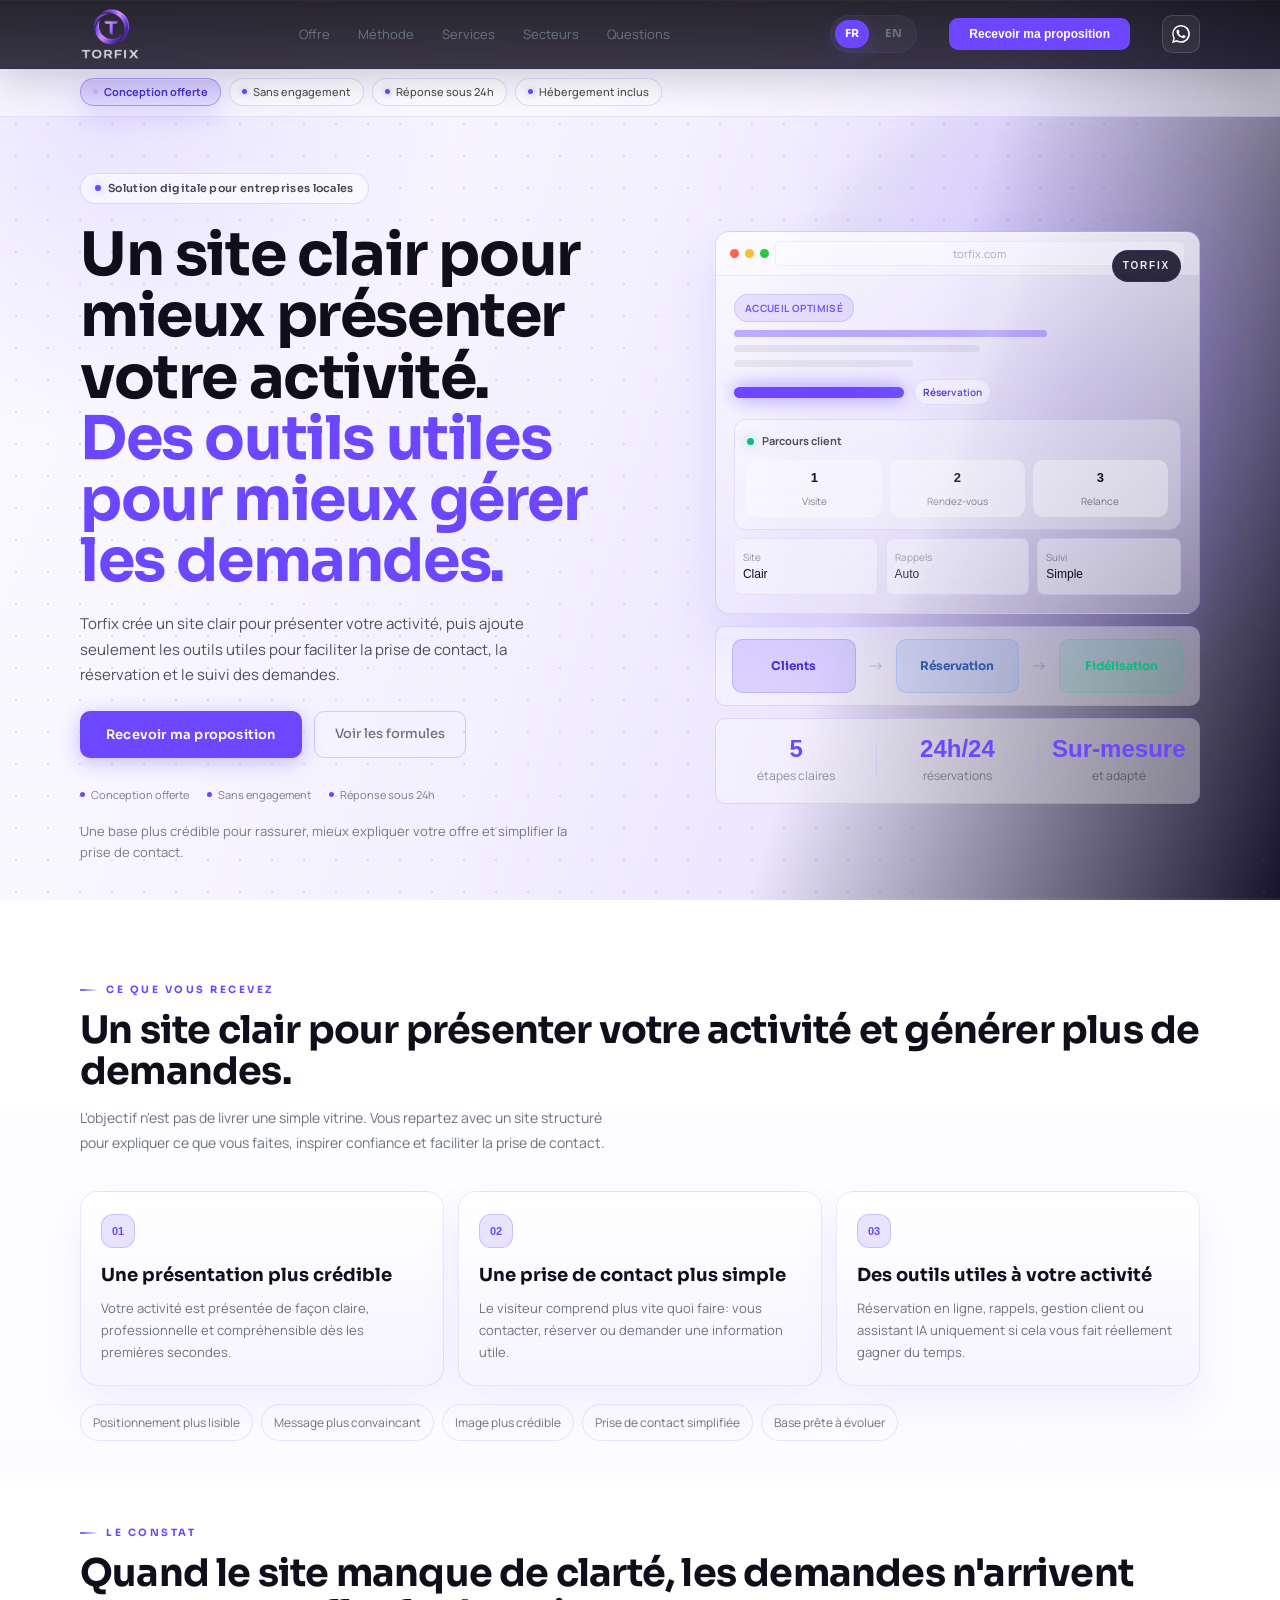
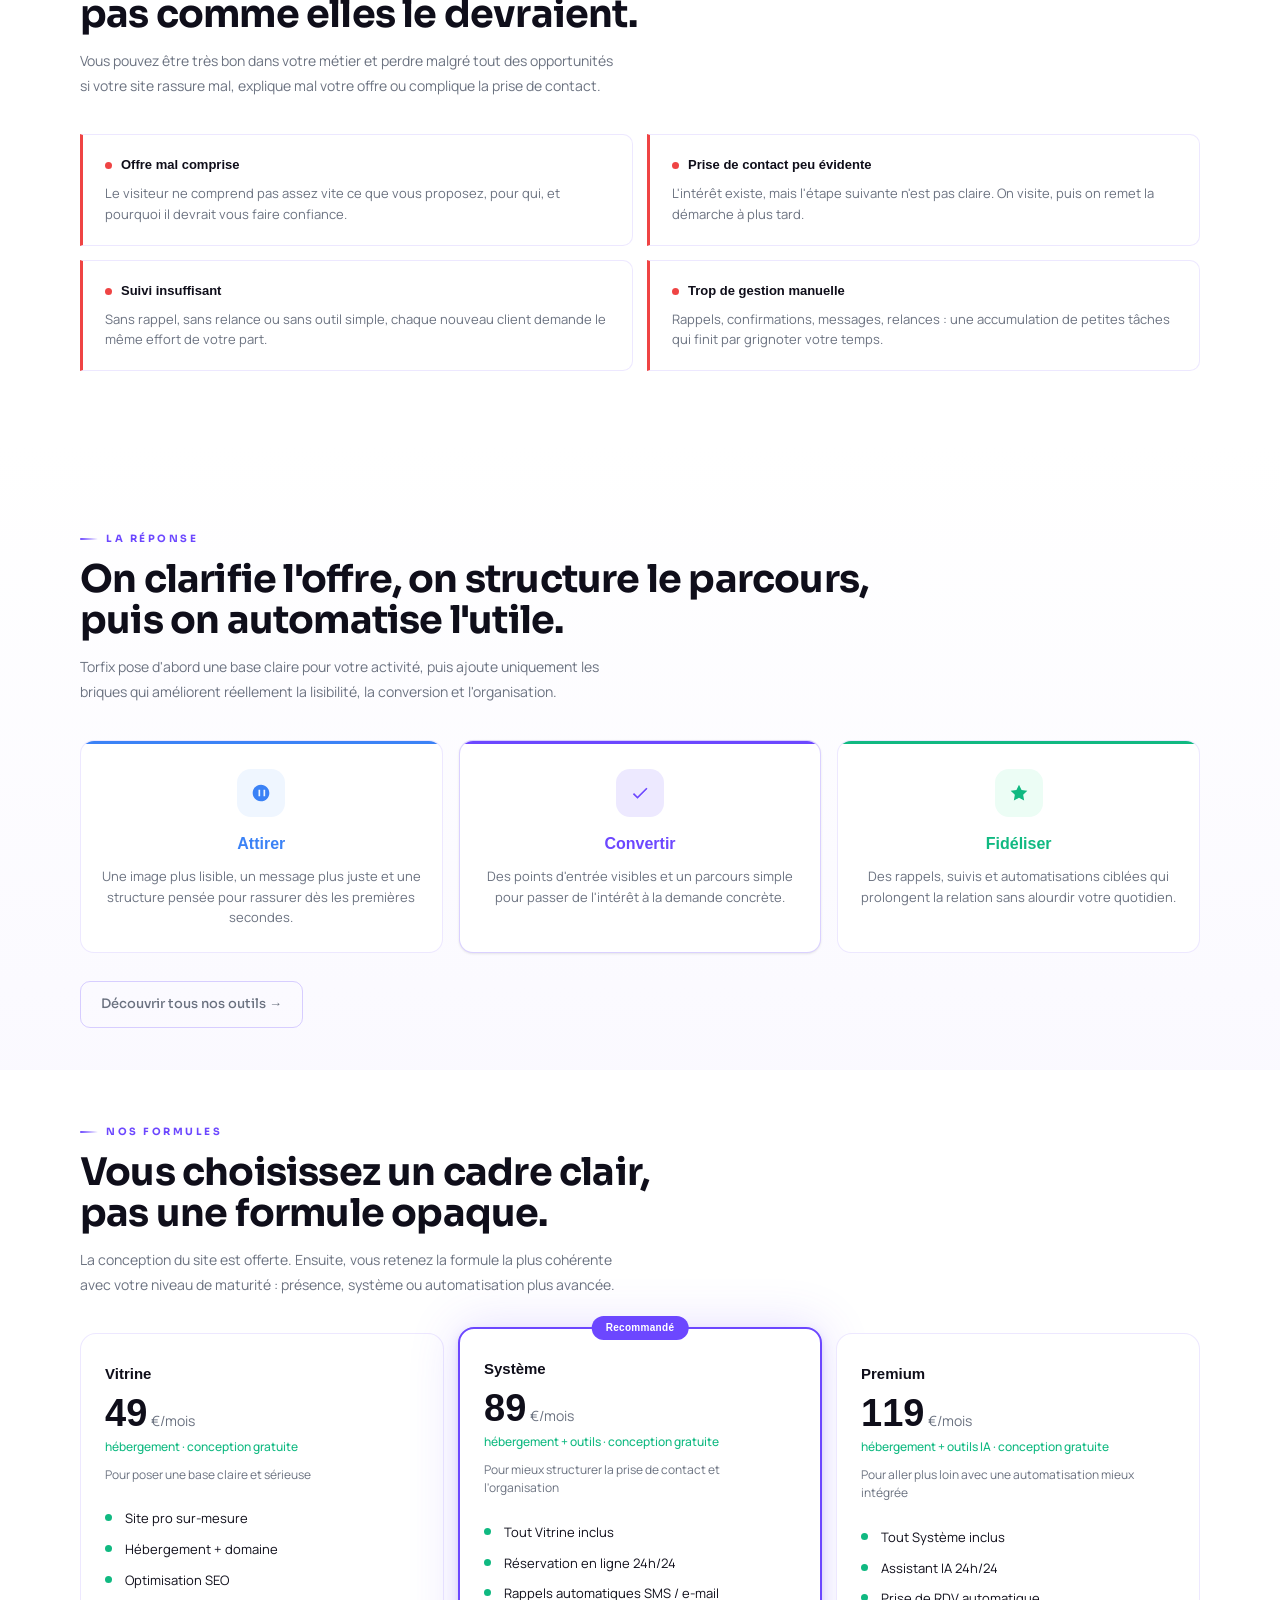
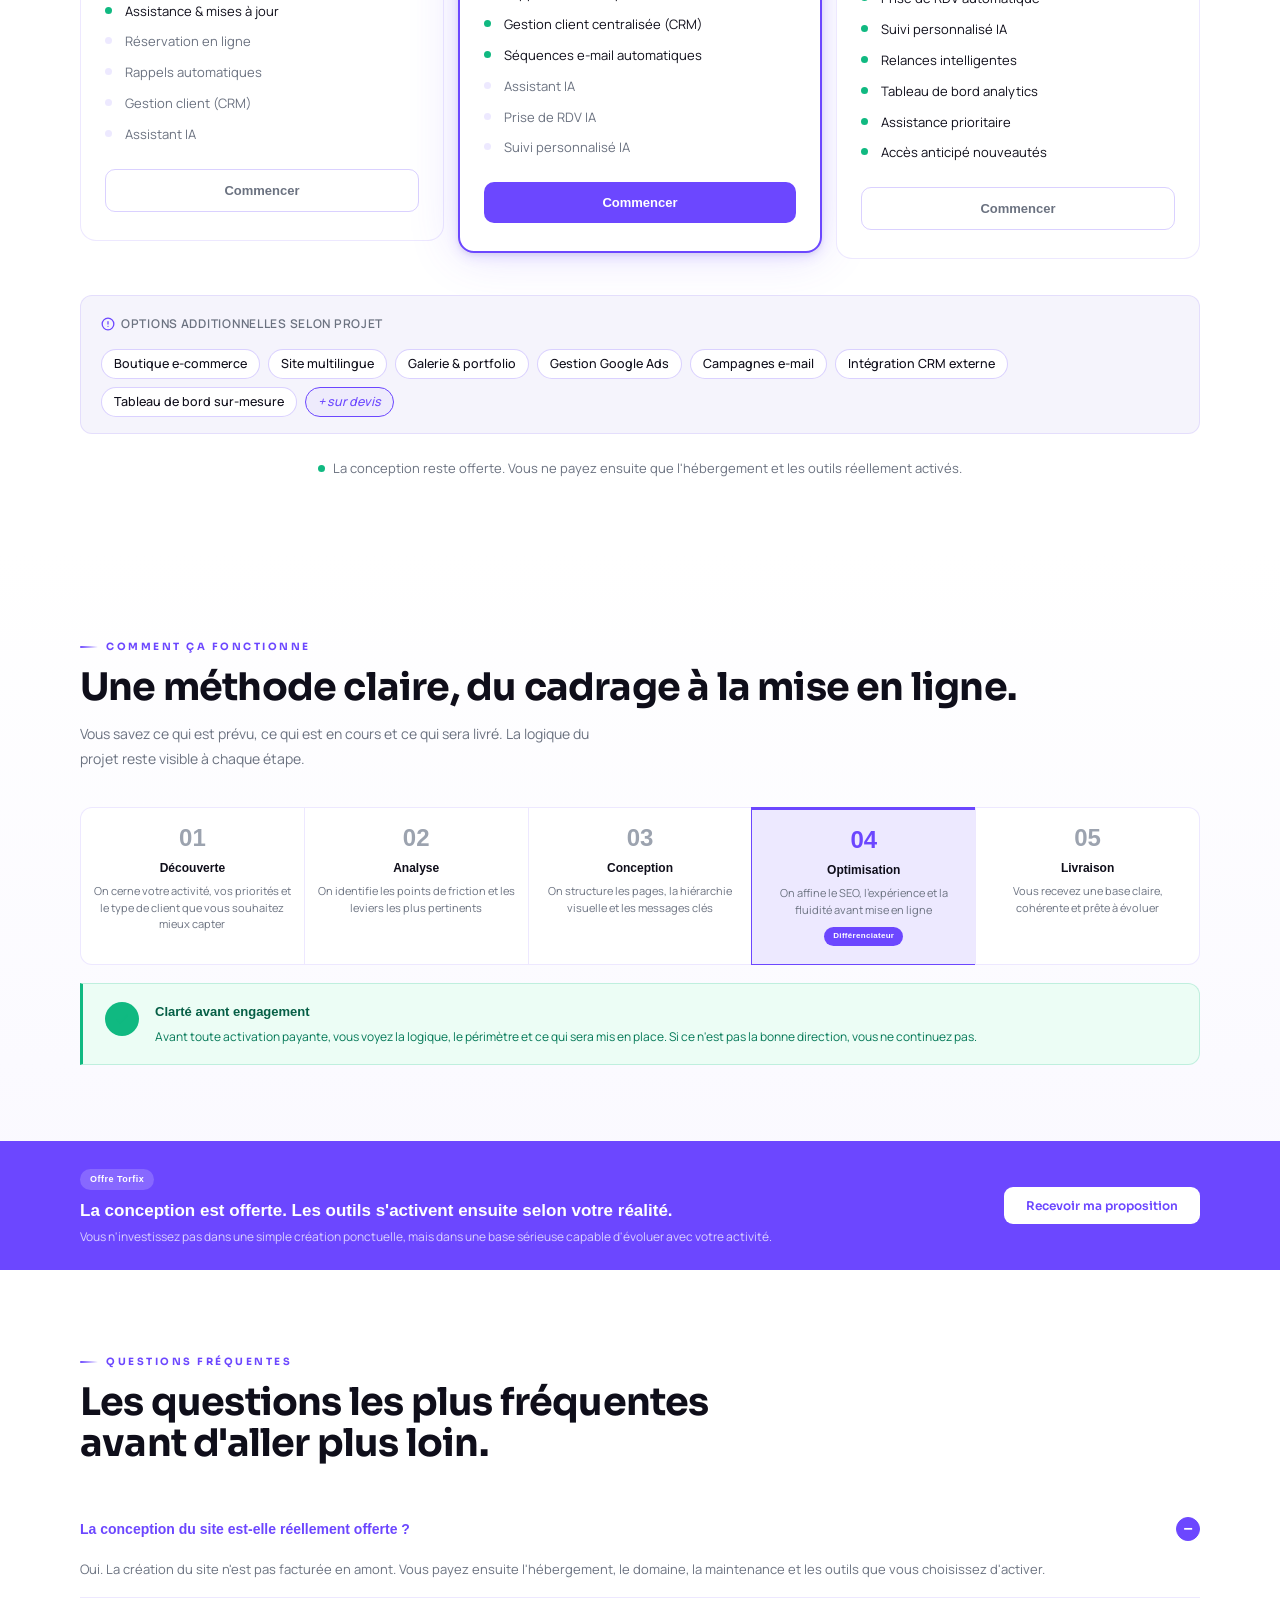
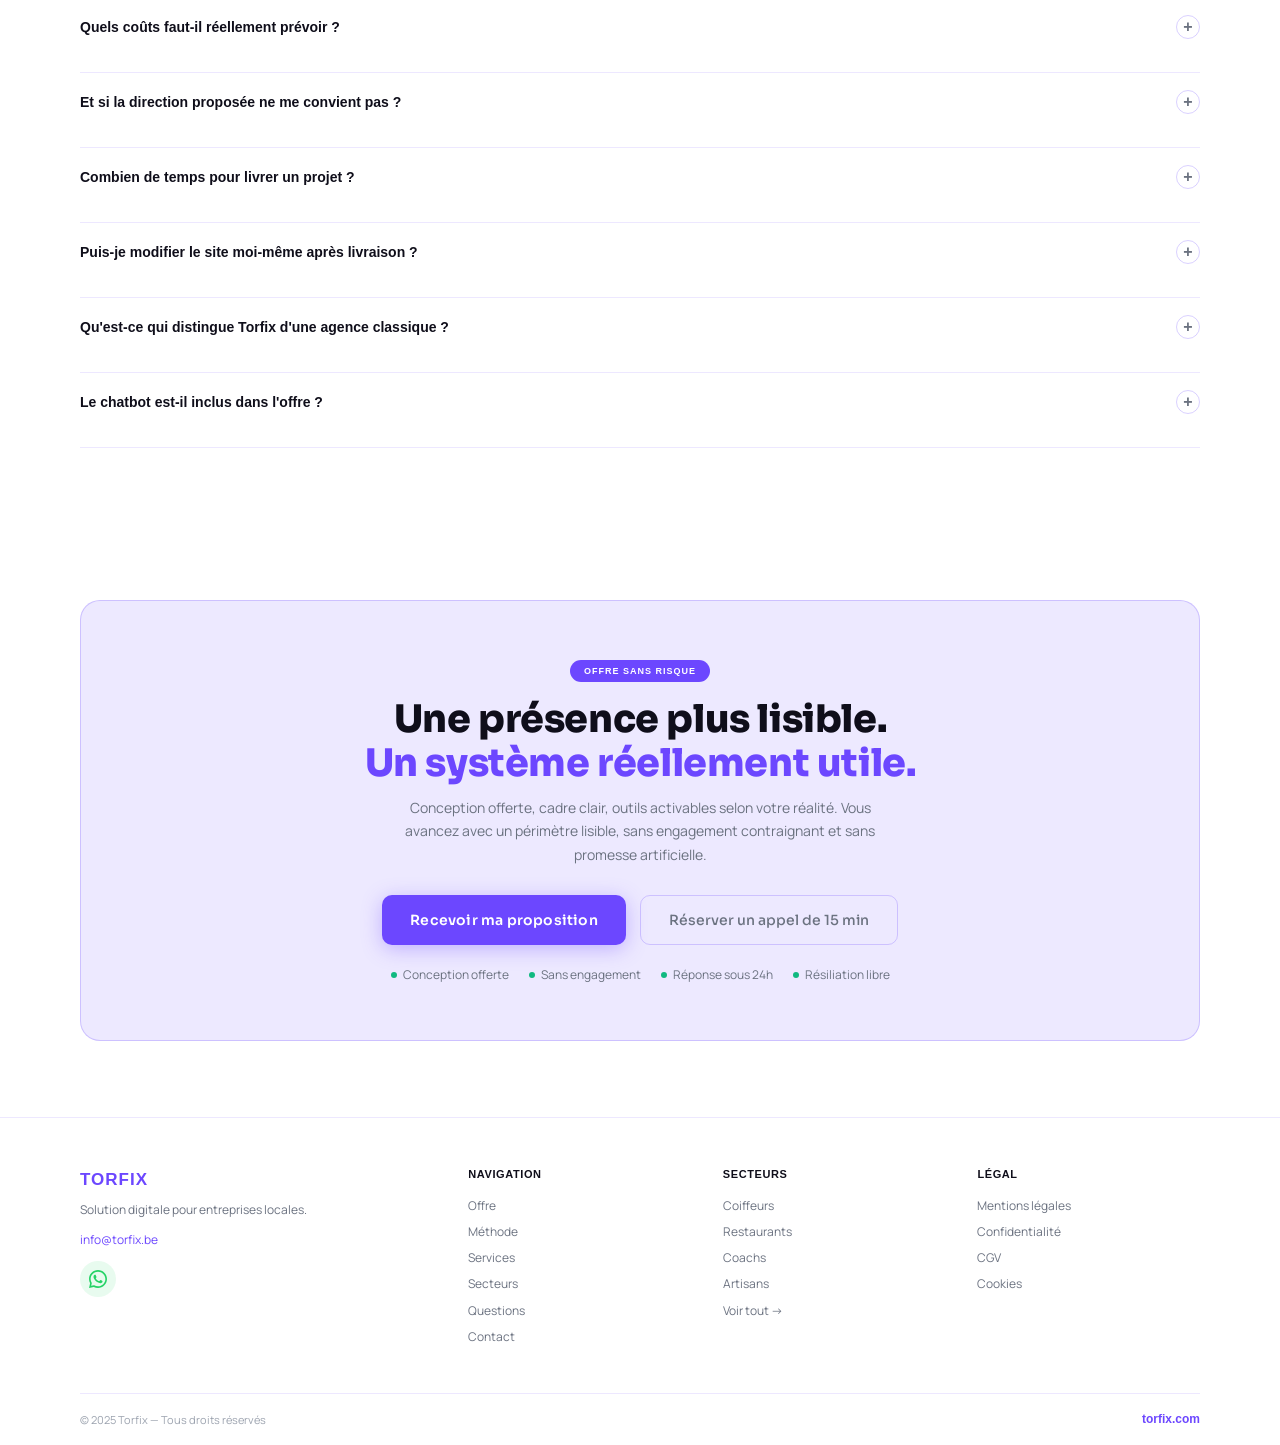
==== commit 46bb4845: "Add WhatsApp icon to navbar" ====
--- a/index.html
+++ b/index.html
@@ -57,6 +57,9 @@
       </div>
     </div>
     <button class="nav-cta" onclick="openModal()">Recevoir ma proposition</button>
+    <a class="nav-whatsapp" href="https://wa.me/32466386565" target="_blank" rel="noopener noreferrer" aria-label="Contacter Torfix sur WhatsApp">
+      <svg viewBox="0 0 24 24" aria-hidden="true"><path d="M20.52 3.48A11.8 11.8 0 0 0 12.07 0C5.57 0 .3 5.27.3 11.77c0 2.07.54 4.09 1.56 5.87L0 24l6.55-1.71a11.72 11.72 0 0 0 5.52 1.41h.01c6.49 0 11.77-5.28 11.77-11.78 0-3.14-1.22-6.09-3.33-8.44zM12.08 21.7h-.01a9.83 9.83 0 0 1-5-1.37l-.36-.21-3.89 1.01 1.04-3.8-.23-.39a9.8 9.8 0 0 1-1.5-5.18C2.13 6.38 6.51 2 11.9 2c2.61 0 5.07 1.02 6.92 2.87a9.7 9.7 0 0 1 2.86 6.91c0 5.39-4.39 9.92-9.6 9.92zm5.43-7.39c-.3-.15-1.78-.88-2.05-.98-.28-.1-.48-.15-.68.15-.2.3-.78.98-.96 1.18-.18.2-.35.23-.65.08-.3-.15-1.28-.47-2.44-1.5-.9-.8-1.5-1.79-1.67-2.09-.18-.3-.02-.46.13-.61.13-.13.3-.35.45-.53.15-.18.2-.3.3-.5.1-.2.05-.38-.03-.53-.08-.15-.68-1.65-.93-2.26-.25-.6-.5-.52-.68-.53h-.58c-.2 0-.53.08-.8.38-.28.3-1.05 1.03-1.05 2.51s1.08 2.92 1.23 3.12c.15.2 2.12 3.24 5.13 4.54.72.31 1.28.5 1.72.64.72.23 1.38.2 1.9.12.58-.09 1.78-.73 2.03-1.44.25-.7.25-1.3.18-1.43-.08-.12-.28-.2-.58-.35z"/></svg>
+    </a>
     <button class="nav-burger" id="burger" aria-label="Ouvrir le menu" aria-expanded="false" aria-controls="nav-mobile">
       <span></span><span></span><span></span>
     </button>
@@ -72,6 +75,9 @@
       <a class="lang-pill" href="index-en.html" lang="en">EN</a>
     </div>
     <button class="nav-cta" onclick="closeMobile(); openModal()">Recevoir ma proposition</button>
+    <a class="nav-whatsapp" href="https://wa.me/32466386565" target="_blank" rel="noopener noreferrer" aria-label="Contacter Torfix sur WhatsApp">
+      <svg viewBox="0 0 24 24" aria-hidden="true"><path d="M20.52 3.48A11.8 11.8 0 0 0 12.07 0C5.57 0 .3 5.27.3 11.77c0 2.07.54 4.09 1.56 5.87L0 24l6.55-1.71a11.72 11.72 0 0 0 5.52 1.41h.01c6.49 0 11.77-5.28 11.77-11.78 0-3.14-1.22-6.09-3.33-8.44zM12.08 21.7h-.01a9.83 9.83 0 0 1-5-1.37l-.36-.21-3.89 1.01 1.04-3.8-.23-.39a9.8 9.8 0 0 1-1.5-5.18C2.13 6.38 6.51 2 11.9 2c2.61 0 5.07 1.02 6.92 2.87a9.7 9.7 0 0 1 2.86 6.91c0 5.39-4.39 9.92-9.6 9.92zm5.43-7.39c-.3-.15-1.78-.88-2.05-.98-.28-.1-.48-.15-.68.15-.2.3-.78.98-.96 1.18-.18.2-.35.23-.65.08-.3-.15-1.28-.47-2.44-1.5-.9-.8-1.5-1.79-1.67-2.09-.18-.3-.02-.46.13-.61.13-.13.3-.35.45-.53.15-.18.2-.3.3-.5.1-.2.05-.38-.03-.53-.08-.15-.68-1.65-.93-2.26-.25-.6-.5-.52-.68-.53h-.58c-.2 0-.53.08-.8.38-.28.3-1.05 1.03-1.05 2.51s1.08 2.92 1.23 3.12c.15.2 2.12 3.24 5.13 4.54.72.31 1.28.5 1.72.64.72.23 1.38.2 1.9.12.58-.09 1.78-.73 2.03-1.44.25-.7.25-1.3.18-1.43-.08-.12-.28-.2-.58-.35z"/></svg>
+    </a>
   </div>
 </nav>
 
@@ -730,3 +736,4 @@
 
 
 
+
--- a/css/style.css
+++ b/css/style.css
@@ -668,6 +668,32 @@
 }
 .nav-cta:hover { background: var(--accent-dark); transform: translateY(-1px); }
 
+.nav-whatsapp {
+  width: 38px;
+  height: 38px;
+  display: inline-flex;
+  align-items: center;
+  justify-content: center;
+  border-radius: 10px;
+  border: 1px solid rgba(255,255,255,0.14);
+  background: rgba(255,255,255,0.06);
+  color: #fff;
+  flex-shrink: 0;
+  transition: transform 0.2s, background 0.2s, border-color 0.2s;
+}
+
+.nav-whatsapp:hover {
+  transform: translateY(-1px);
+  background: #25D366;
+  border-color: #25D366;
+}
+
+.nav-whatsapp svg {
+  width: 18px;
+  height: 18px;
+  fill: currentColor;
+}
+
 .nav-burger {
   display: none;
   flex-direction: column;
@@ -713,6 +739,13 @@
   margin-top: 16px;
   text-align: center;
   width: 100%;
+}
+
+.nav-mobile .nav-whatsapp {
+  margin-top: 10px;
+  width: 100%;
+  justify-content: center;
+  height: 42px;
 }
 
 /* ══════════════════════════════════
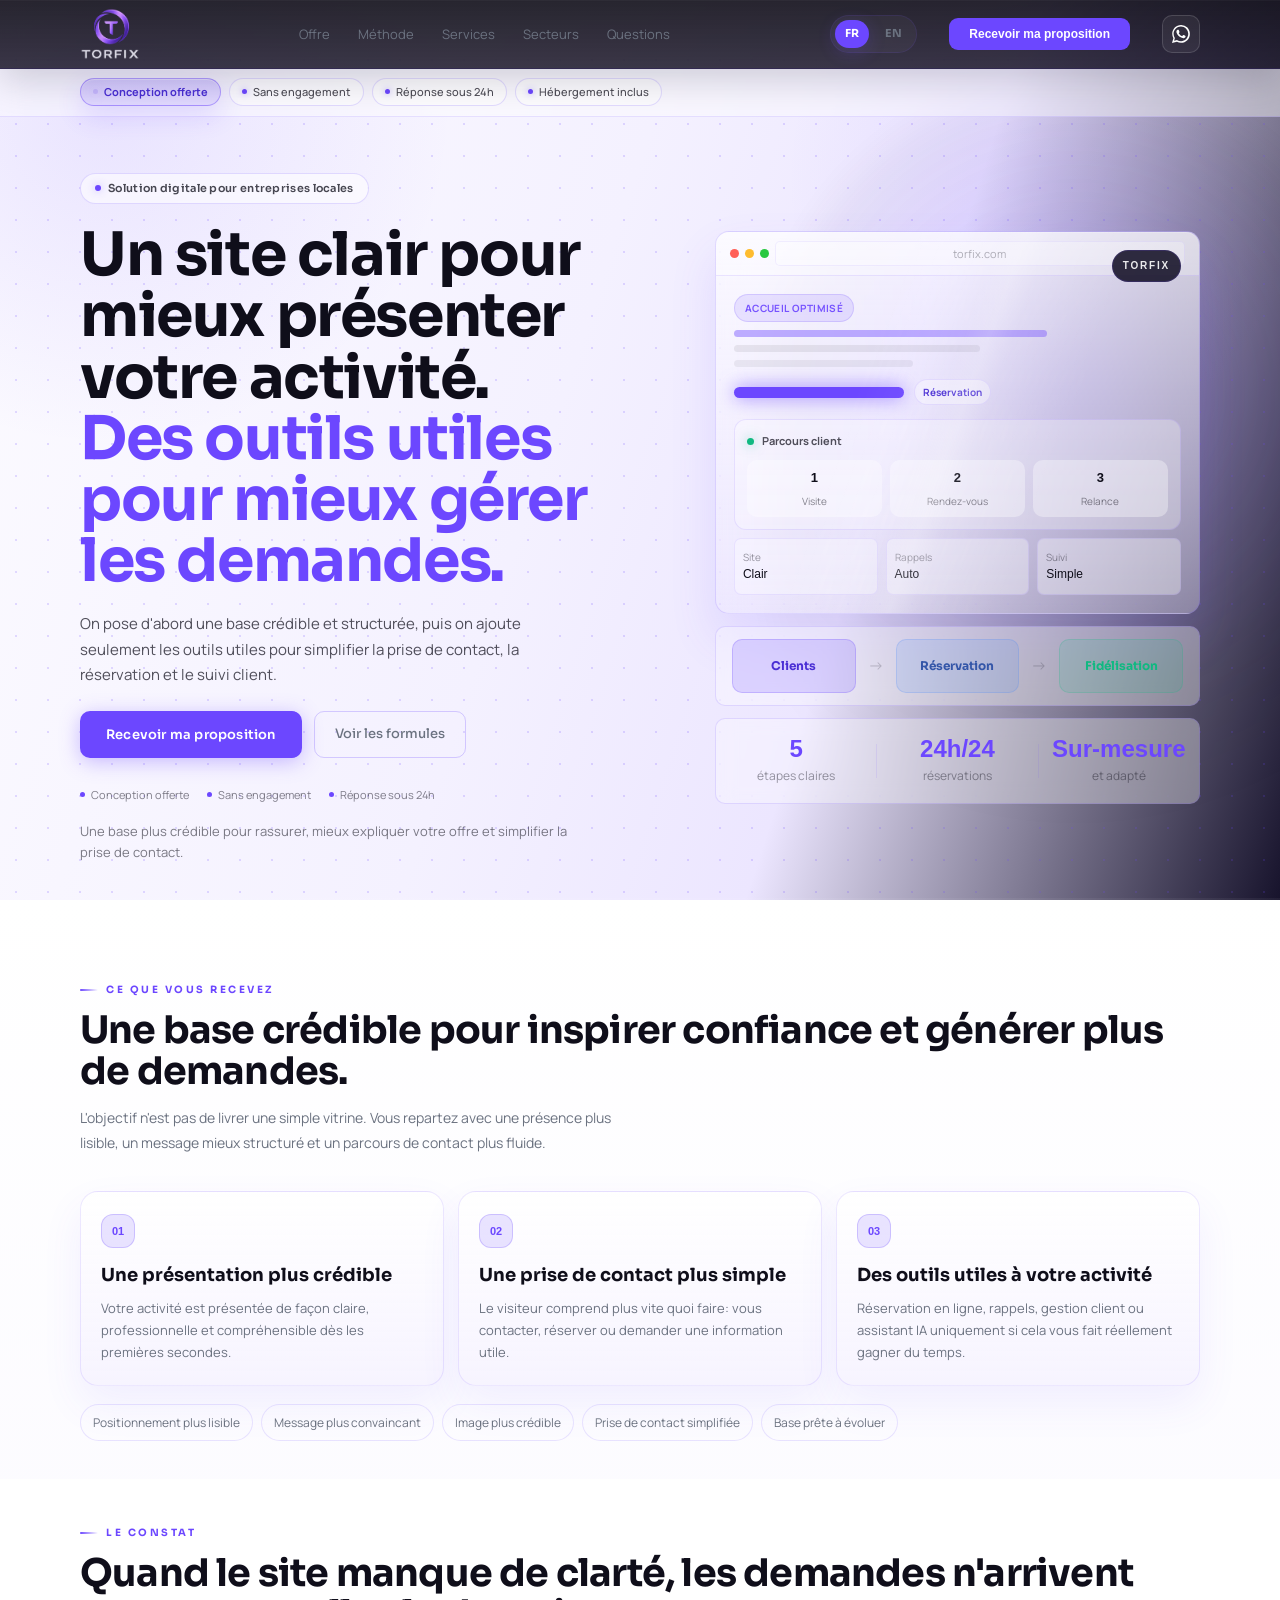
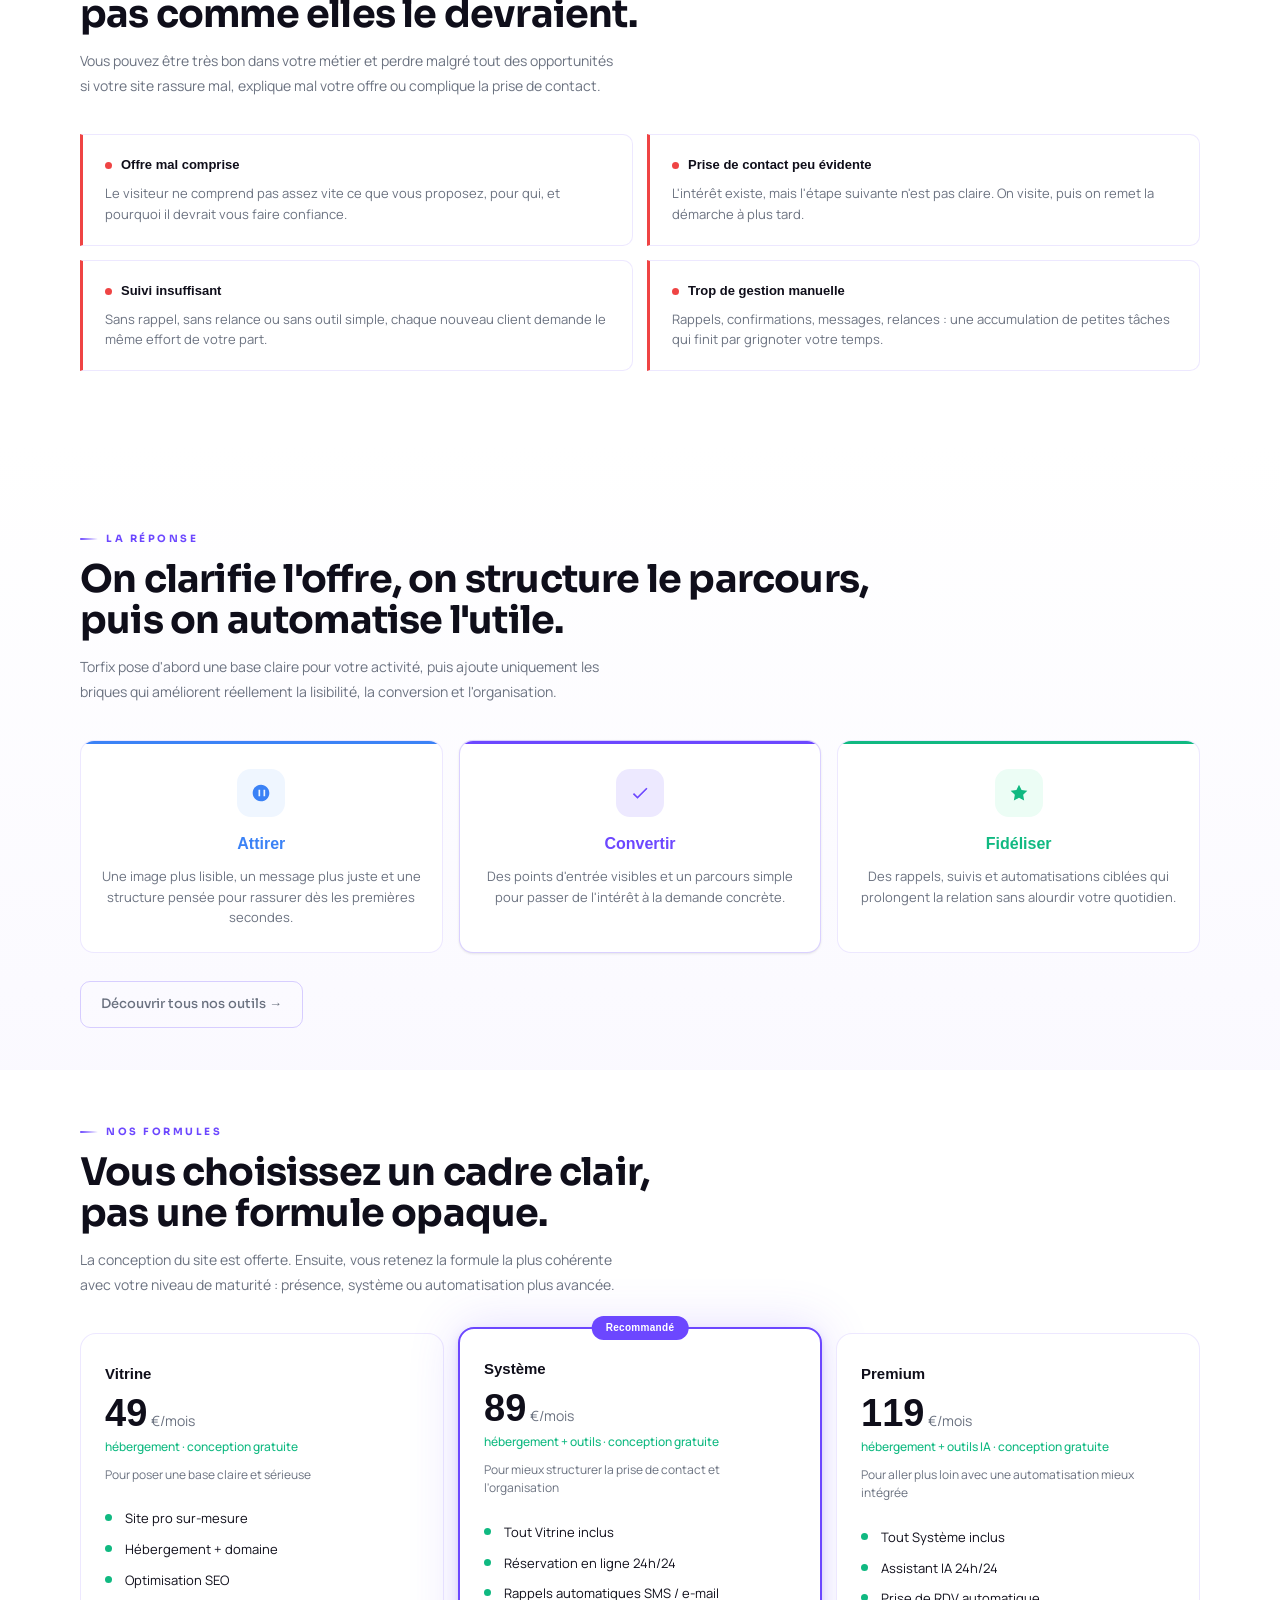
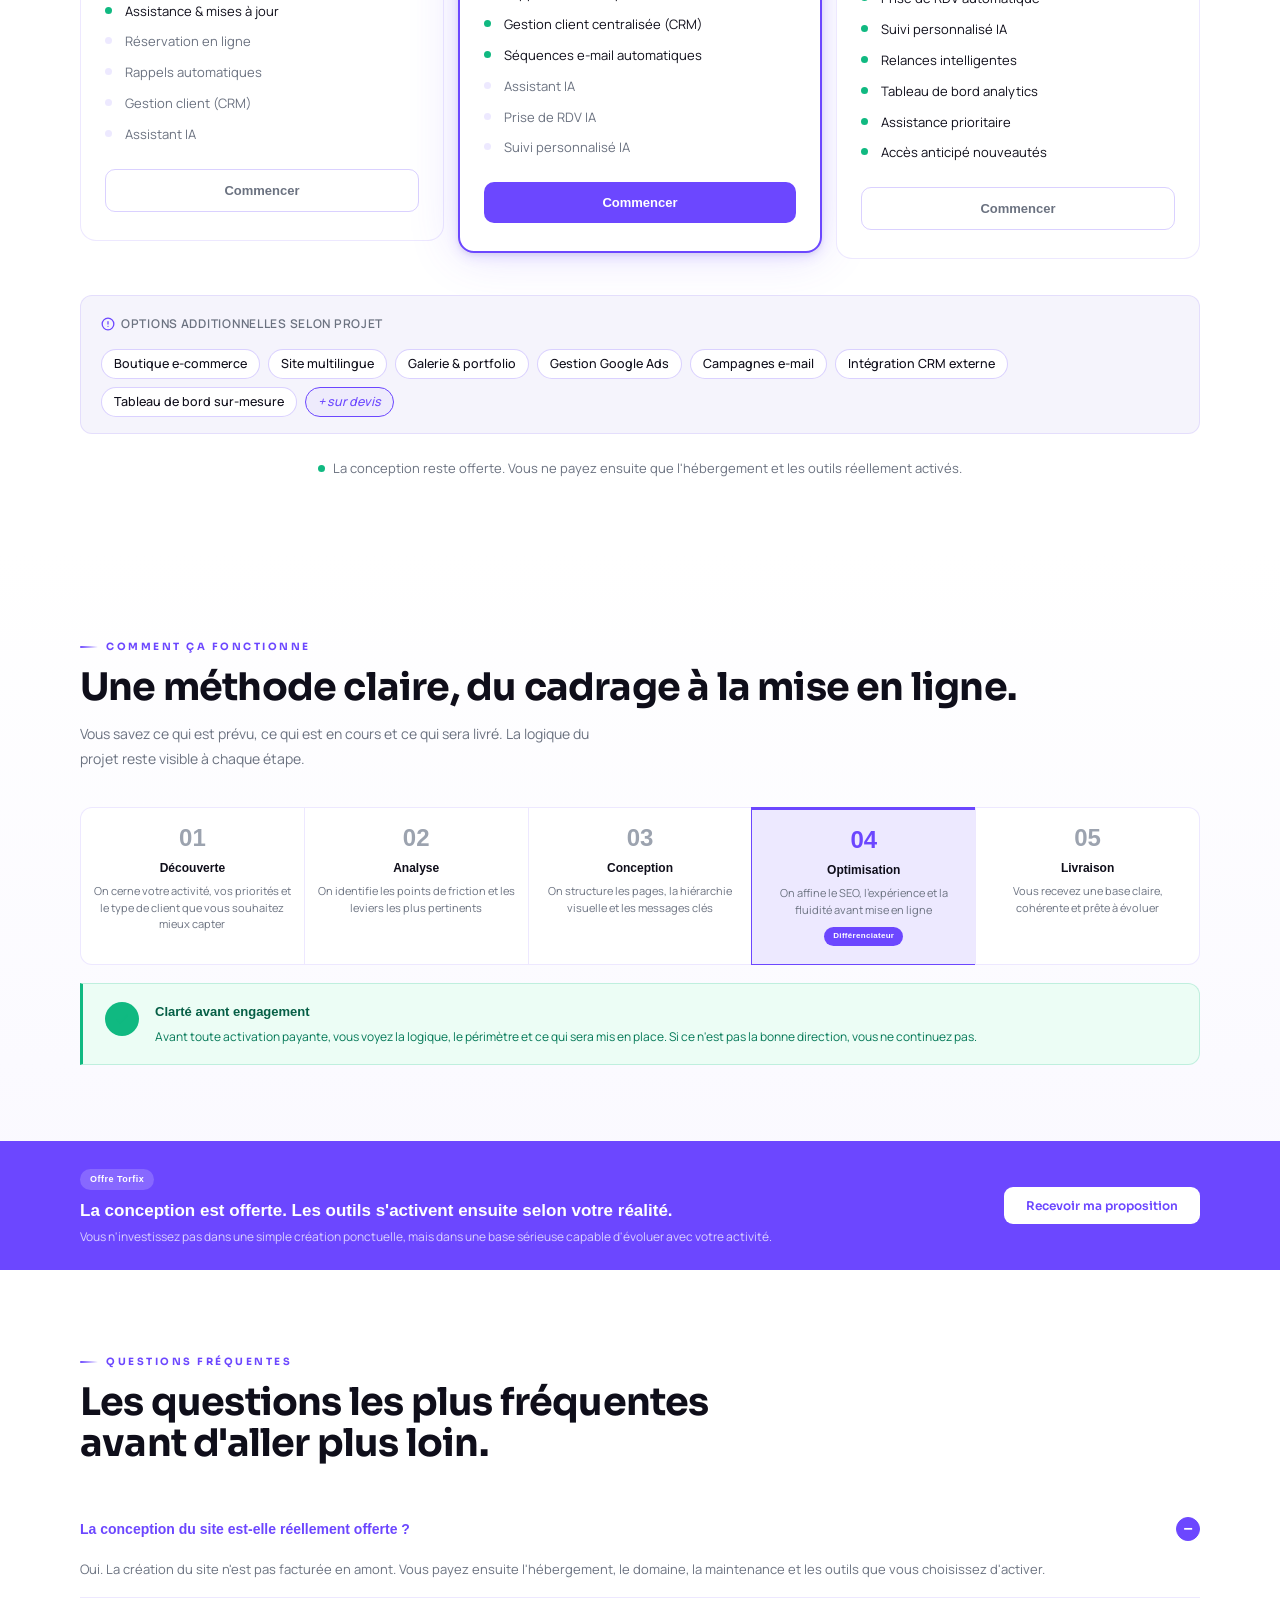
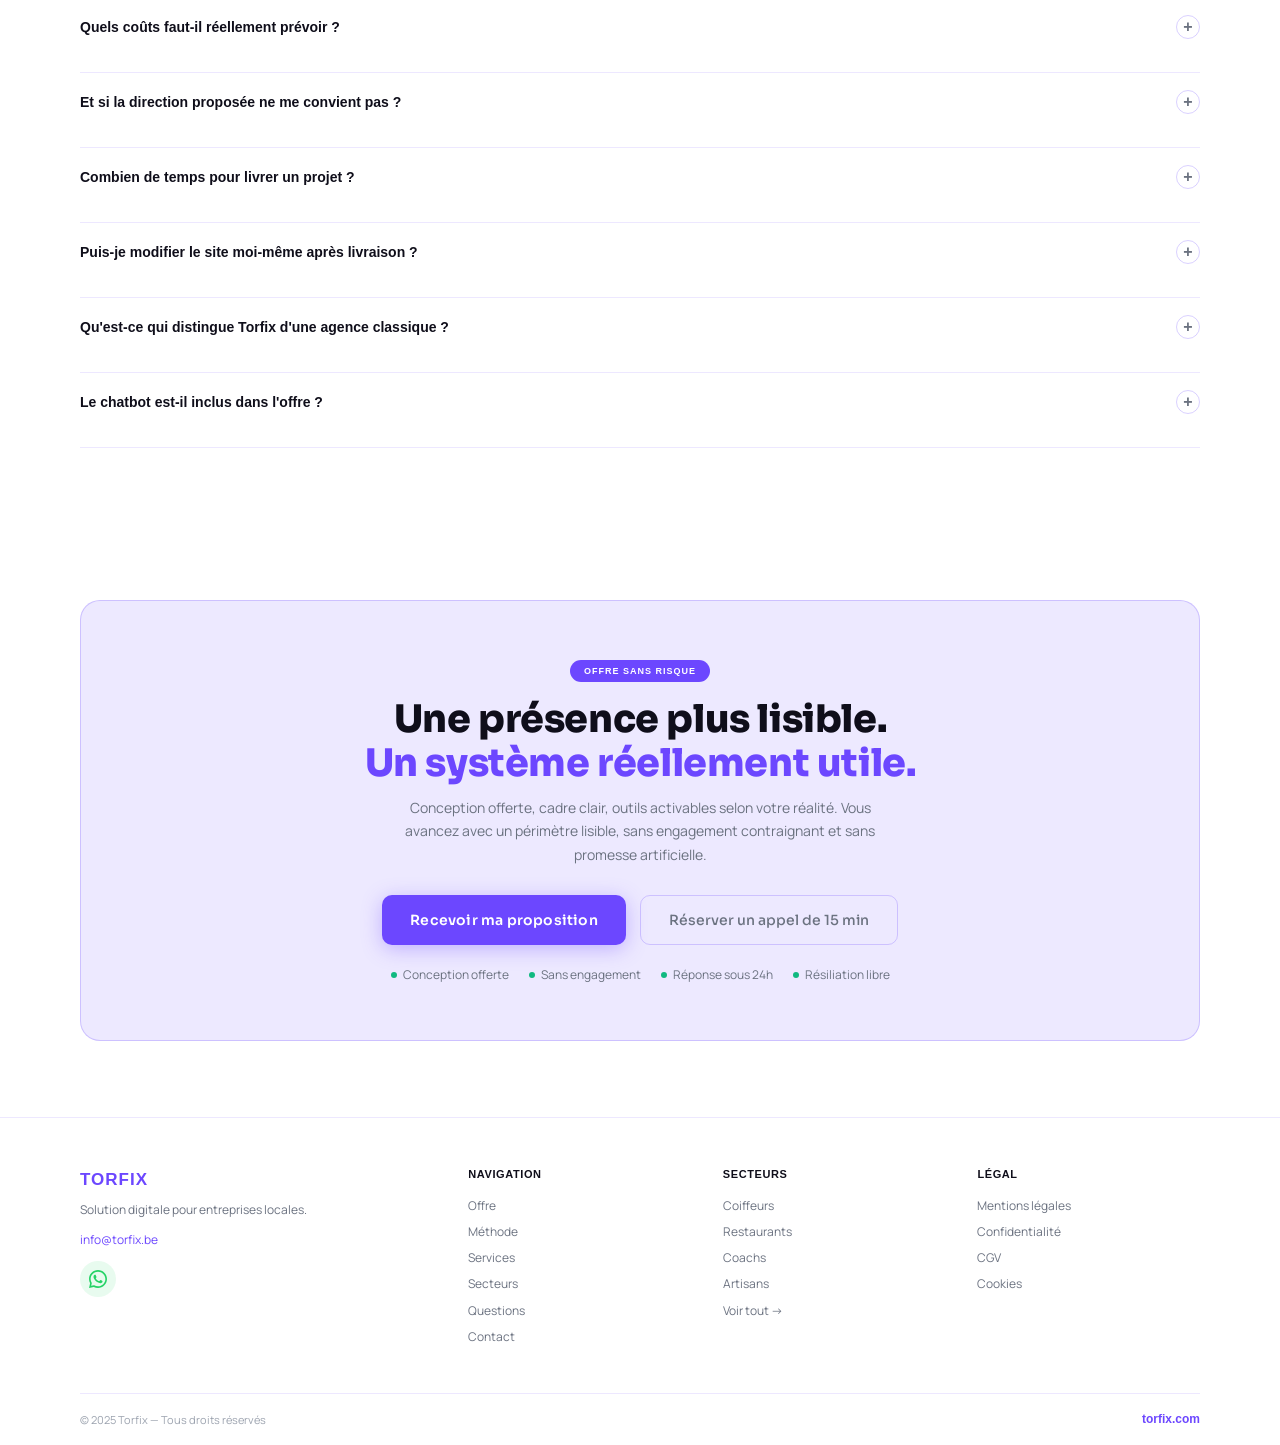
==== commit 77aad15f: "Restore clean main pages and refine homepage copy" ====
--- a/index.html
+++ b/index.html
@@ -1,739 +1,2 @@
-﻿<!DOCTYPE html>
-<html lang="fr">
-<head>
-  <meta charset="UTF-8">
-  <meta name="viewport" content="width=device-width, initial-scale=1.0">
-  <title>TORFIX — Site & outils digitaux pour PME locales</title>
-  <meta name="description" content="Site offert, réponse sous 24h, réservation en ligne, gestion client et automatisation pour entreprises locales.">
-  <meta name="robots" content="index,follow">
-  <meta name="theme-color" content="#09080F">
-  <link rel="canonical" href="https://www.torfix.be/">
-  <meta property="og:locale" content="fr_BE">
-  <meta property="og:site_name" content="TORFIX">
-  <meta property="og:type" content="website">
-  <meta property="og:title" content="TORFIX — Site & outils digitaux pour PME locales">
-  <meta property="og:description" content="Site offert, réponse sous 24h, réservation en ligne, gestion client et automatisation pour entreprises locales.">
-  <meta property="og:image" content="https://www.torfix.be/social-preview.png">
-  <meta property="og:image:alt" content="Logo TORFIX">
-  <meta name="twitter:card" content="summary_large_image">
-  <meta name="twitter:title" content="TORFIX — Site & outils digitaux pour PME locales">
-  <meta name="twitter:description" content="Site offert, réponse sous 24h, réservation en ligne, gestion client et automatisation pour entreprises locales.">
-  <meta name="twitter:image" content="https://www.torfix.be/social-preview.png">
-  <meta name="twitter:image:alt" content="Logo TORFIX">
-  <link rel="preconnect" href="https://fonts.googleapis.com">
-  <link rel="preconnect" href="https://fonts.gstatic.com" crossorigin>
-  <link rel="icon" href="favicon-square.svg" type="image/svg+xml">
-  <link rel="icon" href="favicon.ico" sizes="32x32" type="image/x-icon">
-  <link rel="icon" href="favicon.ico" sizes="192x192" type="image/x-icon">
-  <link rel="shortcut icon" href="favicon.ico">
-  <link rel="apple-touch-icon" href="favicon.ico">
-  <link rel="manifest" href="site.webmanifest">
-  <link href="https://fonts.googleapis.com/css2?family=Manrope:wght@400;500;600;700;800&family=Sora:wght@400;500;600;700;800&display=swap" rel="stylesheet">
-  <link rel="stylesheet" href="css/style.css">
-</head>
-<body>
+﻿<!DOCTYPE html><html lang="fr"><head>  <meta charset="UTF-8">  <meta name="viewport" content="width=device-width, initial-scale=1.0">  <title>TORFIX — Site & outils digitaux pour PME locales</title>  <meta name="description" content="Site offert, réponse sous 24h, réservation en ligne, gestion client et automatisation pour entreprises locales.">  <meta name="robots" content="index,follow">  <meta name="theme-color" content="#09080F">  <link rel="canonical" href="https://www.torfix.be/">  <meta property="og:locale" content="fr_BE">  <meta property="og:site_name" content="TORFIX">  <meta property="og:type" content="website">  <meta property="og:title" content="TORFIX — Site & outils digitaux pour PME locales">  <meta property="og:description" content="Site offert, réponse sous 24h, réservation en ligne, gestion client et automatisation pour entreprises locales.">  <meta property="og:image" content="https://www.torfix.be/social-preview.png">  <meta property="og:image:alt" content="Logo TORFIX">  <meta name="twitter:card" content="summary_large_image">  <meta name="twitter:title" content="TORFIX — Site & outils digitaux pour PME locales">  <meta name="twitter:description" content="Site offert, réponse sous 24h, réservation en ligne, gestion client et automatisation pour entreprises locales.">  <meta name="twitter:image" content="https://www.torfix.be/social-preview.png">  <meta name="twitter:image:alt" content="Logo TORFIX">  <link rel="preconnect" href="https://fonts.googleapis.com">  <link rel="preconnect" href="https://fonts.gstatic.com" crossorigin>  <link rel="icon" href="favicon-square.svg" type="image/svg+xml">  <link rel="icon" href="logo-torfix-cropped.png" sizes="32x32" type="image/png">  <link rel="icon" href="logo-torfix-cropped.png" sizes="192x192" type="image/png">  <link rel="shortcut icon" href="favicon.ico">  <link rel="apple-touch-icon" href="favicon.ico">  <link rel="manifest" href="site.webmanifest">  <link href="https://fonts.googleapis.com/css2?family=Manrope:wght@400;500;600;700;800&family=Sora:wght@400;500;600;700;800&display=swap" rel="stylesheet">  <link rel="stylesheet" href="css/style.css"></head><body><!-- Scroll progress --><div class="scroll-progress" id="scroll-progress"></div><!-- Page transition overlay --><div class="page-overlay" id="page-overlay"></div><!-- ══ NAVBAR ══ --><nav class="navbar" id="navbar">  <div class="nav-inner">    <a href="index.html" class="nav-logo" aria-label="Torfix accueil"><img class="nav-logo-image" src="logo-torfix-cropped.png" alt="Torfix"><span class="nav-logo-text" aria-hidden="true">TORFIX</span></a>    <div class="nav-links">      <a href="#offre">Offre</a>      <a href="#process">Méthode</a>      <a href="services.html">Services</a>                    <a href="secteurs.html">Secteurs</a>      <a href="#faq">Questions</a>    </div>    <div class="nav-meta">      <div class="lang-switch" aria-label="Sélecteur de langue">        <a class="lang-pill active" href="index.html" lang="fr">FR</a>        <a class="lang-pill" href="index-en.html" lang="en">EN</a>      </div>    </div>    <button class="nav-cta" onclick="openModal()">Recevoir ma proposition</button><a class="nav-whatsapp" href="https://wa.me/32466386565" target="_blank" rel="noopener noreferrer" aria-label="Contacter Torfix sur WhatsApp"><svg viewBox="0 0 24 24" aria-hidden="true"><path d="M20.52 3.48A11.8 11.8 0 0 0 12.07 0C5.57 0 .3 5.27.3 11.77c0 2.07.54 4.09 1.56 5.87L0 24l6.55-1.71a11.72 11.72 0 0 0 5.52 1.41h.01c6.49 0 11.77-5.28 11.77-11.78 0-3.14-1.22-6.09-3.33-8.44zM12.08 21.7h-.01a9.83 9.83 0 0 1-5-1.37l-.36-.21-3.89 1.01 1.04-3.8-.23-.39a9.8 9.8 0 0 1-1.5-5.18C2.13 6.38 6.51 2 11.9 2c2.61 0 5.07 1.02 6.92 2.87a9.7 9.7 0 0 1 2.86 6.91c0 5.39-4.39 9.92-9.6 9.92zm5.43-7.39c-.3-.15-1.78-.88-2.05-.98-.28-.1-.48-.15-.68.15-.2.3-.78.98-.96 1.18-.18.2-.35.23-.65.08-.3-.15-1.28-.47-2.44-1.5-.9-.8-1.5-1.79-1.67-2.09-.18-.3-.02-.46.13-.61.13-.13.3-.35.45-.53.15-.18.2-.3.3-.5.1-.2.05-.38-.03-.53-.08-.15-.68-1.65-.93-2.26-.25-.6-.5-.52-.68-.53h-.58c-.2 0-.53.08-.8.38-.28.3-1.05 1.03-1.05 2.51s1.08 2.92 1.23 3.12c.15.2 2.12 3.24 5.13 4.54.72.31 1.28.5 1.72.64.72.23 1.38.2 1.9.12.58-.09 1.78-.73 2.03-1.44.25-.7.25-1.3.18-1.43-.08-.12-.28-.2-.58-.35z"/></svg></a>    <button class="nav-burger" id="burger" aria-label="Ouvrir le menu" aria-expanded="false" aria-controls="nav-mobile">      <span></span><span></span><span></span>    </button>  </div>  <div class="nav-mobile" id="nav-mobile">    <a href="#offre" onclick="closeMobile()">Offre</a>    <a href="#process" onclick="closeMobile()">Méthode</a>    <a href="services.html" onclick="closeMobile()">Services</a>                    <a href="secteurs.html" onclick="closeMobile()">Secteurs</a>    <a href="#faq" onclick="closeMobile()">Questions</a>    <div class="lang-switch lang-switch-mobile" aria-label="Sélecteur de langue">      <a class="lang-pill active" href="index.html" lang="fr">FR</a>      <a class="lang-pill" href="index-en.html" lang="en">EN</a>    </div>    <button class="nav-cta" onclick="closeMobile(); openModal()">Recevoir ma proposition</button><a class="nav-whatsapp" href="https://wa.me/32466386565" target="_blank" rel="noopener noreferrer" aria-label="Contacter Torfix sur WhatsApp"><svg viewBox="0 0 24 24" aria-hidden="true"><path d="M20.52 3.48A11.8 11.8 0 0 0 12.07 0C5.57 0 .3 5.27.3 11.77c0 2.07.54 4.09 1.56 5.87L0 24l6.55-1.71a11.72 11.72 0 0 0 5.52 1.41h.01c6.49 0 11.77-5.28 11.77-11.78 0-3.14-1.22-6.09-3.33-8.44zM12.08 21.7h-.01a9.83 9.83 0 0 1-5-1.37l-.36-.21-3.89 1.01 1.04-3.8-.23-.39a9.8 9.8 0 0 1-1.5-5.18C2.13 6.38 6.51 2 11.9 2c2.61 0 5.07 1.02 6.92 2.87a9.7 9.7 0 0 1 2.86 6.91c0 5.39-4.39 9.92-9.6 9.92zm5.43-7.39c-.3-.15-1.78-.88-2.05-.98-.28-.1-.48-.15-.68.15-.2.3-.78.98-.96 1.18-.18.2-.35.23-.65.08-.3-.15-1.28-.47-2.44-1.5-.9-.8-1.5-1.79-1.67-2.09-.18-.3-.02-.46.13-.61.13-.13.3-.35.45-.53.15-.18.2-.3.3-.5.1-.2.05-.38-.03-.53-.08-.15-.68-1.65-.93-2.26-.25-.6-.5-.52-.68-.53h-.58c-.2 0-.53.08-.8.38-.28.3-1.05 1.03-1.05 2.51s1.08 2.92 1.23 3.12c.15.2 2.12 3.24 5.13 4.54.72.31 1.28.5 1.72.64.72.23 1.38.2 1.9.12.58-.09 1.78-.73 2.03-1.44.25-.7.25-1.3.18-1.43-.08-.12-.28-.2-.58-.35z"/></svg></a>  </div></nav><!-- ══ HERO ══ --><section class="hero" id="hero">  <!-- Parallax dot grid -->  <div class="hero-parallax" id="hero-parallax"></div>  <!-- Announce bar -->  <div class="announce-bar">    <div class="announce-inner">      <span class="apill apill-featured">Conception offerte</span>      <span class="apill">Sans engagement</span>      <span class="apill">Réponse sous 24h</span>      <span class="apill">Hébergement inclus</span>    </div>  </div>  <div class="container">    <div class="hero-grid">      <div class="hero-left fade-up">        <div class="hero-badge">          <span class="badge-dot"></span>          Solution digitale pour entreprises locales        </div>        <h1 class="hero-h1">          Un site clair pour mieux présenter votre activité.<br><span>Des outils utiles pour mieux gérer les demandes.</span>        </h1>        <p class="hero-sub">          On pose d'abord une base crédible et structurée, puis on ajoute seulement les outils utiles pour simplifier la prise de contact, la réservation et le suivi client.        </p>        <div class="hero-ctas">          <button class="btn-primary" onclick="openModal()">Recevoir ma proposition</button>          <a href="#offre" class="btn-secondary">Voir les formules</a>        </div>        <div class="trust-bar">          <span class="trust-pill">Conception offerte</span>          <span class="trust-pill">Sans engagement</span>          <span class="trust-pill">Réponse sous 24h</span>        </div>        <div class="hero-note">          Une base plus crédible pour rassurer, mieux expliquer votre offre et simplifier la prise de contact.        </div>      </div>      <div class="hero-right fade-up" style="transition-delay:0.15s">        <div class="hero-mockup hero-float">          <div class="mockup-bar">            <span style="background:#ff5f57"></span>            <span style="background:#febc2e"></span>            <span style="background:#28c840"></span>            <div class="mockup-url">torfix.com</div>          </div>          <div class="mockup-body">            <div class="mk-kicker">Accueil optimisé</div>            <div class="mk-line mk-title"></div>            <div class="mk-line mk-sub"></div>            <div class="mk-line mk-short"></div>            <div class="mk-action-row">              <div class="mk-line mk-cta"></div>              <div class="mk-chip">Réservation</div>            </div>            <div class="mk-panel">              <div class="mk-panel-head">                <span class="mk-panel-dot"></span>                Parcours client              </div>              <div class="mk-steps">                <div class="mk-step"><strong>1</strong><span>Visite</span></div>                <div class="mk-step"><strong>2</strong><span>Rendez-vous</span></div>                <div class="mk-step"><strong>3</strong><span>Relance</span></div>              </div>            </div>            <div class="mk-cards">              <div class="mk-card"><span class="mk-card-label">Site</span><span class="mk-card-value">Clair</span></div>              <div class="mk-card"><span class="mk-card-label">Rappels</span><span class="mk-card-value">Auto</span></div>              <div class="mk-card"><span class="mk-card-label">Suivi</span><span class="mk-card-value">Simple</span></div>            </div>          </div>        </div>        <div class="hero-schema">          <div class="schema-node accent">Clients</div>          <div class="schema-arr">→</div>          <div class="schema-node blue">Réservation</div>          <div class="schema-arr">→</div>          <div class="schema-node green">Fidélisation</div>        </div>        <div class="hero-stat-row">          <div class="hero-stat">            <div class="stat-num" data-counter="5" data-suffix="">5</div>            <div class="stat-label">étapes claires</div>          </div>          <div class="stat-sep"></div>          <div class="hero-stat">            <div class="stat-num">24h/24</div>            <div class="stat-label">réservations</div>          </div>          <div class="stat-sep"></div>          <div class="hero-stat">            <div class="stat-num">Sur-mesure</div>            <div class="stat-label">et adapté</div>          </div>        </div>      </div>    </div>  </div></section><section class="section section-soft" id="livrables">  <div class="container">    <div class="section-header fade-up">      <div class="section-tag">Ce que vous recevez</div>      <h2 class="section-h2">Une base crédible pour inspirer confiance et générer plus de demandes.</h2>      <p class="section-sub">L'objectif n'est pas de livrer une simple vitrine. Vous repartez avec une présence plus lisible, un message mieux structuré et un parcours de contact plus fluide.</p>    </div>    <div class="deliverables-grid fade-up">      <div class="deliverable-card">        <div class="deliverable-no">01</div>        <h3 class="deliverable-title">Une présentation plus crédible</h3>        <p class="deliverable-text">Votre activité est présentée de façon claire, professionnelle et compréhensible dès les premières secondes.</p>      </div>      <div class="deliverable-card">        <div class="deliverable-no">02</div>        <h3 class="deliverable-title">Une prise de contact plus simple</h3>        <p class="deliverable-text">Le visiteur comprend plus vite quoi faire: vous contacter, réserver ou demander une information utile.</p>      </div>      <div class="deliverable-card">        <div class="deliverable-no">03</div>        <h3 class="deliverable-title">Des outils utiles à votre activité</h3>        <p class="deliverable-text">Réservation en ligne, rappels, gestion client ou assistant IA uniquement si cela vous fait réellement gagner du temps.</p>      </div>    </div>    <div class="deliverables-strip fade-up">      <span>Positionnement plus lisible</span>      <span>Message plus convaincant</span>      <span>Image plus crédible</span>      <span>Prise de contact simplifiée</span>      <span>Base prête à évoluer</span>    </div>  </div></section><!-- ══ PROBLÈME ══ --><section class="section" id="probleme">  <div class="container">    <div class="section-header fade-up">      <div class="section-tag">Le constat</div>      <h2 class="section-h2">Quand le site manque de clarté, les demandes n'arrivent pas comme elles le devraient.</h2>      <p class="section-sub">Vous pouvez être très bon dans votre métier et perdre malgré tout des opportunités si votre site rassure mal, explique mal votre offre ou complique la prise de contact.</p>    </div>    <div class="grid-2x2 fade-up">      <div class="prob-card">        <div class="prob-title"><span class="prob-dot"></span>Offre mal comprise</div>        <p class="prob-desc">Le visiteur ne comprend pas assez vite ce que vous proposez, pour qui, et pourquoi il devrait vous faire confiance.</p>      </div>      <div class="prob-card">        <div class="prob-title"><span class="prob-dot"></span>Prise de contact peu évidente</div>        <p class="prob-desc">L'intérêt existe, mais l'étape suivante n'est pas claire. On visite, puis on remet la démarche à plus tard.</p>      </div>      <div class="prob-card">        <div class="prob-title"><span class="prob-dot"></span>Suivi insuffisant</div>        <p class="prob-desc">Sans rappel, sans relance ou sans outil simple, chaque nouveau client demande le même effort de votre part.</p>      </div>      <div class="prob-card">        <div class="prob-title"><span class="prob-dot"></span>Trop de gestion manuelle</div>        <p class="prob-desc">Rappels, confirmations, messages, relances : une accumulation de petites tâches qui finit par grignoter votre temps.</p>      </div>    </div>  </div></section><!-- ══ SOLUTION ══ --><section class="section section-alt" id="solution">  <div class="container">    <div class="section-header fade-up">      <div class="section-tag">La réponse</div>      <h2 class="section-h2">On clarifie l'offre, on structure le parcours,<br>puis on automatise l'utile.</h2>      <p class="section-sub">Torfix pose d'abord une base claire pour votre activité, puis ajoute uniquement les briques qui améliorent réellement la lisibilité, la conversion et l'organisation.</p>    </div>    <div class="piliers-grid fade-up">      <div class="pilier">        <div class="pilier-accent" style="background:var(--blue)"></div>        <div class="pilier-icon" style="background:var(--blue-light)">          <svg width="20" height="20" fill="none" viewBox="0 0 24 24"><path d="M12 2C6.48 2 2 6.48 2 12s4.48 10 10 10 10-4.48 10-10S17.52 2 12 2zm1 14H9V8h2v8zm4 0h-2V8h2v8z" fill="#3B82F6"/></svg>        </div>        <div class="pilier-name" style="color:var(--blue)">Attirer</div>        <p class="pilier-desc">Une image plus lisible, un message plus juste et une structure pensée pour rassurer dès les premières secondes.</p>      </div>      <div class="pilier pilier-featured">        <div class="pilier-accent" style="background:var(--accent)"></div>        <div class="pilier-icon" style="background:var(--accent-light)">          <svg width="20" height="20" fill="none" viewBox="0 0 24 24"><path d="M9 16.17L4.83 12l-1.42 1.41L9 19 21 7l-1.41-1.41L9 16.17z" fill="#6C47FF"/></svg>        </div>        <div class="pilier-name" style="color:var(--accent)">Convertir</div>        <p class="pilier-desc">Des points d'entrée visibles et un parcours simple pour passer de l'intérêt à la demande concrète.</p>      </div>      <div class="pilier">        <div class="pilier-accent" style="background:var(--green)"></div>        <div class="pilier-icon" style="background:var(--green-light)">          <svg width="20" height="20" fill="none" viewBox="0 0 24 24"><path d="M12 2l3.09 6.26L22 9.27l-5 4.87 1.18 6.88L12 17.77l-6.18 3.25L7 14.14 2 9.27l6.91-1.01L12 2z" fill="#10B981"/></svg>        </div>        <div class="pilier-name" style="color:var(--green)">Fidéliser</div>        <p class="pilier-desc">Des rappels, suivis et automatisations ciblées qui prolongent la relation sans alourdir votre quotidien.</p>      </div>    </div>    <div class="solution-link fade-up">      <a href="services.html" class="btn-secondary">Découvrir tous nos outils →</a>    </div>  </div></section><!-- ══ OFFRE / PRICING ══ --><section class="section" id="offre">  <div class="container">    <div class="section-header fade-up">      <div class="section-tag">Nos formules</div>      <h2 class="section-h2">Vous choisissez un cadre clair,<br>pas une formule opaque.</h2>      <p class="section-sub">La conception du site est offerte. Ensuite, vous retenez la formule la plus cohérente avec votre niveau de maturité : présence, système ou automatisation plus avancée.</p>    </div>    <div class="pricing-grid fade-up">      <!-- Vitrine -->      <div class="pricing-card">        <div class="pricing-header">          <div class="pricing-name">Vitrine</div>          <div class="pricing-price"><span class="price-num">49</span><span class="price-unit">€/mois</span></div>          <div class="pricing-conception">hébergement · conception gratuite</div>          <div class="pricing-for">Pour poser une base claire et sérieuse</div>        </div>        <ul class="pricing-features">          <li class="feat-yes">Site pro sur-mesure</li>          <li class="feat-yes">Hébergement + domaine</li>          <li class="feat-yes">Optimisation SEO</li>          <li class="feat-yes">Assistance & mises à jour</li>          <li class="feat-no">Réservation en ligne</li>          <li class="feat-no">Rappels automatiques</li>          <li class="feat-no">Gestion client (CRM)</li>          <li class="feat-no">Assistant IA</li>        </ul>        <button class="pricing-cta pricing-cta-sec" onclick="openModal()">Commencer</button>      </div>      <!-- Système (popular) -->      <div class="pricing-card pricing-popular">        <div class="pricing-badge">Recommandé</div>        <div class="pricing-header">          <div class="pricing-name">Système</div>          <div class="pricing-price"><span class="price-num">89</span><span class="price-unit">€/mois</span></div>          <div class="pricing-conception">hébergement + outils · conception gratuite</div>          <div class="pricing-for">Pour mieux structurer la prise de contact et l'organisation</div>        </div>        <ul class="pricing-features">          <li class="feat-yes">Tout Vitrine inclus</li>          <li class="feat-yes">Réservation en ligne 24h/24</li>          <li class="feat-yes">Rappels automatiques SMS / e-mail</li>          <li class="feat-yes">Gestion client centralisée (CRM)</li>          <li class="feat-yes">Séquences e-mail automatiques</li>          <li class="feat-no">Assistant IA</li>          <li class="feat-no">Prise de RDV IA</li>          <li class="feat-no">Suivi personnalisé IA</li>        </ul>        <button class="pricing-cta pricing-cta-main" onclick="openModal()">Commencer</button>      </div>      <!-- Premium -->      <div class="pricing-card">        <div class="pricing-header">          <div class="pricing-name">Premium</div>          <div class="pricing-price"><span class="price-num">119</span><span class="price-unit">€/mois</span></div>          <div class="pricing-conception">hébergement + outils IA · conception gratuite</div>          <div class="pricing-for">Pour aller plus loin avec une automatisation mieux intégrée</div>        </div>        <ul class="pricing-features">          <li class="feat-yes">Tout Système inclus</li>          <li class="feat-yes">Assistant IA 24h/24</li>          <li class="feat-yes">Prise de RDV automatique</li>          <li class="feat-yes">Suivi personnalisé IA</li>          <li class="feat-yes">Relances intelligentes</li>          <li class="feat-yes">Tableau de bord analytics</li>          <li class="feat-yes">Assistance prioritaire</li>          <li class="feat-yes">Accès anticipé nouveautés</li>        </ul>        <button class="pricing-cta pricing-cta-sec" onclick="openModal()">Commencer</button>      </div>    </div>    <!-- Options additionnelles -->    <div class="addons-wrap fade-up">      <div class="addons-label">        <svg width="14" height="14" viewBox="0 0 24 24" fill="none" stroke="currentColor" stroke-width="2.2" stroke-linecap="round" stroke-linejoin="round"><circle cx="12" cy="12" r="10"/><line x1="12" y1="8" x2="12" y2="12"/><line x1="12" y1="16" x2="12.01" y2="16"/></svg>        Options additionnelles selon projet      </div>      <div class="addons-list">        <span class="addon-chip">Boutique e-commerce</span>        <span class="addon-chip">Site multilingue</span>        <span class="addon-chip">Galerie & portfolio</span>        <span class="addon-chip">Gestion Google Ads</span>        <span class="addon-chip">Campagnes e-mail</span>        <span class="addon-chip">Intégration CRM externe</span>        <span class="addon-chip">Tableau de bord sur-mesure</span>        <span class="addon-chip">+ sur devis</span>      </div>    </div>    <div class="pricing-note fade-up">      <span class="pnote-dot"></span>      La conception reste offerte. Vous ne payez ensuite que l'hébergement et les outils réellement activés.    </div>  </div></section><!-- ══ PROCESS ══ --><section class="section section-alt" id="process">  <div class="container">    <div class="section-header fade-up">      <div class="section-tag">Comment ça fonctionne</div>      <h2 class="section-h2">Une méthode claire, du cadrage à la mise en ligne.</h2>      <p class="section-sub">Vous savez ce qui est prévu, ce qui est en cours et ce qui sera livré. La logique du projet reste visible à chaque étape.</p>    </div>    <div class="process-steps fade-up">      <div class="ps">        <div class="ps-num">01</div>        <div class="ps-name">Découverte</div>        <p class="ps-desc">On cerne votre activité, vos priorités et le type de client que vous souhaitez mieux capter</p>      </div>      <div class="ps">        <div class="ps-num">02</div>        <div class="ps-name">Analyse</div>        <p class="ps-desc">On identifie les points de friction et les leviers les plus pertinents</p>      </div>      <div class="ps">        <div class="ps-num">03</div>        <div class="ps-name">Conception</div>        <p class="ps-desc">On structure les pages, la hiérarchie visuelle et les messages clés</p>      </div>      <div class="ps ps-hl">        <div class="ps-num">04</div>        <div class="ps-name">Optimisation</div>        <p class="ps-desc">On affine le SEO, l'expérience et la fluidité avant mise en ligne</p>        <span class="diff-pill">Différenciateur</span>      </div>      <div class="ps">        <div class="ps-num">05</div>        <div class="ps-name">Livraison</div>        <p class="ps-desc">Vous recevez une base claire, cohérente et prête à évoluer</p>      </div>    </div>    <div class="risk-box fade-up">      <div class="risk-icon">        <svg width="16" height="16" fill="none" viewBox="0 0 24 24"><path d="M9 16.17L4.83 12l-1.42 1.41L9 19 21 7l-1.41-1.41L9 16.17z" fill="#10B981"/></svg>      </div>      <div>        <div class="risk-title">Clarté avant engagement</div>        <p class="risk-desc">Avant toute activation payante, vous voyez la logique, le périmètre et ce qui sera mis en place. Si ce n'est pas la bonne direction, vous ne continuez pas.</p>      </div>    </div>  </div></section><!-- ══ BANNER CTA ══ --><div class="cta-banner">  <div class="container">    <div class="cta-banner-inner">      <div>        <div class="cta-banner-badge">Offre Torfix</div>        <div class="cta-banner-title">La conception est offerte. Les outils s'activent ensuite selon votre réalité.</div>        <p class="cta-banner-sub">Vous n'investissez pas dans une simple création ponctuelle, mais dans une base sérieuse capable d'évoluer avec votre activité.</p>      </div>      <button class="btn-white" onclick="openModal()">Recevoir ma proposition</button>    </div>  </div></div><!-- ══ FAQ ══ --><section class="section" id="faq">  <div class="container">    <div class="section-header fade-up">      <div class="section-tag">Questions fréquentes</div>      <h2 class="section-h2">Les questions les plus fréquentes<br>avant d'aller plus loin.</h2>    </div>    <div class="faq-list fade-up">      <div class="faq-item faq-open">        <button class="faq-q" onclick="toggleFaq(this)" aria-expanded="true" aria-controls="faq-a-1" id="faq-q-1">          La conception du site est-elle réellement offerte ?          <span class="faq-icon">−</span>        </button>        <div class="faq-a" id="faq-a-1" role="region" aria-labelledby="faq-q-1">          Oui. La création du site n'est pas facturée en amont. Vous payez ensuite l'hébergement, le domaine, la maintenance et les outils que vous choisissez d'activer.        </div>      </div>      <div class="faq-item">        <button class="faq-q" onclick="toggleFaq(this)" aria-expanded="false" aria-controls="faq-a-2" id="faq-q-2">          Quels coûts faut-il réellement prévoir ?          <span class="faq-icon">+</span>        </button>        <div class="faq-a" id="faq-a-2" role="region" aria-labelledby="faq-q-2" style="display:none">          Vitrine: 49€/mois. Système: 89€/mois. Premium: 119€/mois. La différence se fait surtout sur le niveau d'outils et d'automatisation ajoutés.        </div>      </div>      <div class="faq-item">        <button class="faq-q" onclick="toggleFaq(this)" aria-expanded="false" aria-controls="faq-a-3" id="faq-q-3">          Et si la direction proposée ne me convient pas ?          <span class="faq-icon">+</span>        </button>        <div class="faq-a" id="faq-a-3" role="region" aria-labelledby="faq-q-3" style="display:none">          Vous ne poursuivez pas. L'objectif est de travailler sur une direction juste, pas de vous enfermer dans une solution qui ne vous correspond pas.        </div>      </div>      <div class="faq-item">        <button class="faq-q" onclick="toggleFaq(this)" aria-expanded="false" aria-controls="faq-a-4" id="faq-q-4">          Combien de temps pour livrer un projet ?          <span class="faq-icon">+</span>        </button>        <div class="faq-a" id="faq-a-4" role="region" aria-labelledby="faq-q-4" style="display:none">          En règle générale, comptez entre deux et quatre semaines selon le contenu à produire et les outils à intégrer.        </div>      </div>      <div class="faq-item">        <button class="faq-q" onclick="toggleFaq(this)" aria-expanded="false" aria-controls="faq-a-5" id="faq-q-5">          Puis-je modifier le site moi-même après livraison ?          <span class="faq-icon">+</span>        </button>        <div class="faq-a" id="faq-a-5" role="region" aria-labelledby="faq-q-5" style="display:none">          Oui, pour les contenus simples. L'objectif est de vous laisser autonome sur l'essentiel sans vous exposer à la partie technique.        </div>      </div>      <div class="faq-item">        <button class="faq-q" onclick="toggleFaq(this)" aria-expanded="false" aria-controls="faq-a-6" id="faq-q-6">          Qu'est-ce qui distingue Torfix d'une agence classique ?          <span class="faq-icon">+</span>        </button>        <div class="faq-a" id="faq-a-6" role="region" aria-labelledby="faq-q-6" style="display:none">          Torfix ne cherche pas seulement à livrer une vitrine correcte. L'approche vise surtout à rendre votre présence plus claire, votre parcours plus fluide et votre gestion plus simple.        </div>      </div>      <div class="faq-item">        <button class="faq-q" onclick="toggleFaq(this)" aria-expanded="false" aria-controls="faq-a-7" id="faq-q-7">          Le chatbot est-il inclus dans l'offre ?          <span class="faq-icon">+</span>        </button>        <div class="faq-a" id="faq-a-7" role="region" aria-labelledby="faq-q-7" style="display:none">          Il est prévu dans la formule Premium. Sur les autres formules, un assistant plus simple peut être ajouté si cela sert vraiment votre activité.        </div>      </div>    </div>  </div></section><!-- ══ CTA FINAL ══ --><section class="section cta-final-section" id="contact">  <div class="container">    <div class="cta-final fade-up">      <div class="cf-tag">Offre sans risque</div>      <h2 class="cf-title">Une présence plus lisible.<br><span>Un système réellement utile.</span></h2>      <p class="cf-sub">Conception offerte, cadre clair, outils activables selon votre réalité. Vous avancez avec un périmètre lisible, sans engagement contraignant et sans promesse artificielle.</p>      <div class="cf-btns">        <button class="btn-primary btn-lg" onclick="openModal()">Recevoir ma proposition</button>        <button class="btn-secondary btn-lg" onclick="openModal()">Réserver un appel de 15 min</button>      </div>      <div class="cf-checks">        <span class="cf-chk">Conception offerte</span>        <span class="cf-chk">Sans engagement</span>        <span class="cf-chk">Réponse sous 24h</span>        <span class="cf-chk">Résiliation libre</span>      </div>    </div>  </div></section><!-- ══ FOOTER ══ --><footer class="footer" id="footer">  <div class="container">    <div class="footer-grid">      <div class="footer-brand">        <div class="ft-logo">TORFIX</div>        <p class="ft-tag">Solution digitale pour entreprises locales.</p>        <a href="mailto:info@torfix.be" class="ft-email">info@torfix.be</a>        <a href="https://wa.me/32466386565" class="ft-whatsapp" target="_blank" rel="noopener" aria-label="Nous contacter sur WhatsApp">          <svg width="18" height="18" fill="none" viewBox="0 0 24 24"><path d="M17.472 14.382c-.297-.149-1.758-.867-2.03-.967-.273-.099-.471-.148-.67.15-.197.297-.767.966-.94 1.164-.173.199-.347.223-.644.075-.297-.15-1.255-.463-2.39-1.475-.883-.788-1.48-1.761-1.653-2.059-.173-.297-.018-.458.13-.606.134-.133.298-.347.446-.52.149-.174.198-.298.298-.497.099-.198.05-.371-.025-.52-.075-.149-.669-1.612-.916-2.207-.242-.579-.487-.5-.669-.51-.173-.008-.371-.01-.57-.01-.198 0-.52.074-.792.372-.272.297-1.04 1.016-1.04 2.479 0 1.462 1.065 2.875 1.213 3.074.149.198 2.096 3.2 5.077 4.487.709.306 1.262.489 1.694.625.712.227 1.36.195 1.871.118.571-.085 1.758-.719 2.006-1.413.248-.694.248-1.289.173-1.413-.074-.124-.272-.198-.57-.347z" fill="#25D366"/><path d="M12 0C5.373 0 0 5.373 0 12c0 2.115.553 4.1 1.523 5.824L0 24l6.335-1.498A11.934 11.934 0 0012 24c6.627 0 12-5.373 12-12S18.627 0 12 0zm0 21.818a9.803 9.803 0 01-5.032-1.382l-.36-.214-3.733.882.933-3.618-.235-.372A9.782 9.782 0 012.182 12C2.182 6.57 6.57 2.182 12 2.182S21.818 6.57 21.818 12 17.43 21.818 12 21.818z" fill="#25D366"/></svg>          <span class="sr-only">WhatsApp</span>        </a>      </div>      <div>        <div class="ft-col-title">Navigation</div>        <a class="ft-link" href="#offre">Offre</a>        <a class="ft-link" href="#process">Méthode</a>        <a class="ft-link" href="services.html">Services</a>                    <a class="ft-link" href="secteurs.html">Secteurs</a>        <a class="ft-link" href="#faq">Questions</a>        <a class="ft-link" href="#contact">Contact</a>      </div>      <div>        <div class="ft-col-title">Secteurs</div>                    <a class="ft-link" href="secteurs.html">Coiffeurs</a>                    <a class="ft-link" href="secteurs.html">Restaurants</a>                    <a class="ft-link" href="secteurs.html">Coachs</a>                    <a class="ft-link" href="secteurs.html">Artisans</a>                    <a class="ft-link" href="secteurs.html">Voir tout →</a>      </div>      <div>        <div class="ft-col-title">Légal</div>        <a class="ft-link" href="mentions-legales.html">Mentions légales</a>        <a class="ft-link" href="confidentialite.html">Confidentialité</a>        <a class="ft-link" href="cgv.html">CGV</a>        <a class="ft-link" href="cookies.html">Cookies</a>      </div>    </div>    <div class="footer-bottom">      <span>© 2025 Torfix — Tous droits réservés</span>      <span class="fb-right">torfix.com</span>    </div>  </div></footer><!-- ══ MODAL FORMULAIRE 2 ÉTAPES ══ --><div class="modal-overlay" id="modal" onclick="handleOverlayClick(event)" role="dialog" aria-modal="true" aria-label="Formulaire de demande Torfix" aria-hidden="true">  <div class="modal-box">    <button class="modal-close" onclick="closeModal()" aria-label="Fermer">&times;</button>    <div class="modal-progress">      <div class="progress-step active" id="prog-1">        <span class="prog-num">1</span>        <span class="prog-label">Vos informations</span>      </div>      <div class="progress-line"></div>      <div class="progress-step" id="prog-2">        <span class="prog-num">2</span>        <span class="prog-label">Votre projet</span>      </div>    </div>    <div class="modal-step" id="step-1">      <div class="modal-header">        <h3 class="modal-title">Parlez-nous de vous</h3>        <p class="modal-sub">On revient vers vous sous 24h avec une proposition.</p>      </div>      <form id="form-step1" onsubmit="goStep2(event)" novalidate>        <div class="form-row">          <div class="form-group">            <label class="form-label" for="prenom">Prénom *</label>            <input class="form-input" type="text" id="prenom" name="prenom" placeholder="Votre prénom" autocomplete="given-name" required>          </div>          <div class="form-group">            <label class="form-label" for="entreprise">Nom de l'entreprise *</label>            <input class="form-input" type="text" id="entreprise" name="entreprise" placeholder="Ex: Salon Maya" autocomplete="organization" required>          </div>        </div>        <div class="form-group">          <label class="form-label" for="secteur">Secteur d'activité *</label>          <select class="form-input form-select" id="secteur" name="secteur" required>            <option value="">Choisissez votre secteur</option>            <optgroup label="Beauté & bien-être">              <option>Coiffeur / coiffeuse</option><option>Institut de beauté</option>              <option>Barbier</option><option>Nail artist</option>              <option>Spa & massage</option><option>Tatoueur</option>              <option>Esthéticienne à domicile</option>            </optgroup>            <optgroup label="Food & restauration">              <option>Restaurant</option><option>Traiteur</option>              <option>Food truck</option><option>Boulangerie-pâtisserie</option>              <option>Café & brunch</option><option>Chef à domicile</option>            </optgroup>            <optgroup label="Coaching & formation">              <option>Coach sportif</option><option>Coach de vie</option>              <option>Formateur en ligne</option><option>Professeur particulier</option>              <option>Thérapeute & psy</option><option>Nutritionniste</option>            </optgroup>            <optgroup label="Services & artisanat">              <option>Plombier</option><option>Électricien</option>              <option>Menuisier</option><option>Photographe</option>              <option>Cleaner / ménage</option><option>Jardinier & paysagiste</option>            </optgroup>            <option value="autre">Autre secteur</option>          </select>        </div>        <div class="form-row">          <div class="form-group">            <label class="form-label" for="email">Email *</label>            <input class="form-input" type="email" id="email" name="email" placeholder="vous@exemple.com" autocomplete="email" required>          </div>          <div class="form-group">            <label class="form-label" for="tel">Téléphone</label>            <input class="form-input" type="tel" id="tel" name="tel" placeholder="06 12 34 56 78" autocomplete="tel">          </div>        </div>        <button type="submit" class="btn-primary btn-full">Continuer →</button>      </form>    </div>    <div class="modal-step" id="step-2" style="display:none">      <div class="modal-header">        <h3 class="modal-title">Votre projet en détail</h3>        <p class="modal-sub">Sélectionnez ce qui correspond à vos besoins.</p>      </div>      <form id="form-step2" action="https://formspree.io/f/xzdybbev" method="POST" onsubmit="handleSubmit(event)" novalidate>        <input type="hidden" id="h-prenom" name="prenom">        <input type="hidden" id="h-entreprise" name="entreprise">        <input type="hidden" id="h-secteur" name="secteur">        <input type="hidden" id="h-email" name="email">        <input type="hidden" id="h-tel" name="tel">        <div class="form-group">          <label class="form-label">Formule souhaitée *</label>          <div class="radio-group">            <label class="radio-option">              <input type="radio" name="formule" value="Vitrine — 49€/mois" required>              <span class="radio-box"><span class="radio-name">Vitrine</span><span class="radio-price">49€/mois</span></span>            </label>            <label class="radio-option">              <input type="radio" name="formule" value="Système — 89€/mois">              <span class="radio-box radio-popular">                <span class="radio-pop-badge">Populaire</span>                <span class="radio-name">Système</span><span class="radio-price">89€/mois</span>              </span>            </label>            <label class="radio-option">              <input type="radio" name="formule" value="Premium — 119€/mois">              <span class="radio-box"><span class="radio-name">Premium</span><span class="radio-price">119€/mois</span></span>            </label>          </div>        </div>        <div class="form-group">          <label class="form-label">Outils souhaités (optionnel)</label>          <div class="check-group">            <label class="check-option"><input type="checkbox" name="outils" value="Réservation en ligne"><span>Réservation en ligne</span></label>            <label class="check-option"><input type="checkbox" name="outils" value="Rappels automatiques"><span>Rappels automatiques</span></label>            <label class="check-option"><input type="checkbox" name="outils" value="Gestion client (CRM)"><span>Gestion client (CRM)</span></label>            <label class="check-option"><input type="checkbox" name="outils" value="Assistant IA"><span>Assistant IA</span></label>          </div>        </div>        <div class="form-group">          <label class="form-label" for="message">Décrivez votre activité & vos besoins</label>          <textarea class="form-input form-textarea" id="message" name="message" placeholder="Ex: Je suis coiffeur à Lyon, j'ai déjà un site mais il est vieux et je perds des RDV..."></textarea>        </div>        <div class="form-actions">          <button type="button" class="btn-ghost" onclick="goStep1()">← Retour</button>          <button type="submit" class="btn-primary btn-grow">Envoyer ma demande</button>        </div>      </form>    </div>    <div class="modal-step" id="step-success" style="display:none">      <div class="success-screen">        <div class="success-icon">✓</div>        <h3 class="success-title">Demande envoyée !</h3>        <p class="success-sub">On vous répond sous 24h avec une proposition adaptée à votre activité.</p>        <div class="success-checks">          <span class="success-chk">Conception offerte</span>          <span class="success-chk">Sans engagement</span>        </div>        <button class="btn-primary" onclick="closeModal()">Fermer</button>      </div>    </div>  </div></div><script src="js/main.js"></script></body></html>
 
-<!-- Scroll progress -->
-<div class="scroll-progress" id="scroll-progress"></div>
-
-<!-- Page transition overlay -->
-<div class="page-overlay" id="page-overlay"></div>
-
-<!-- ══ NAVBAR ══ -->
-<nav class="navbar" id="navbar">
-  <div class="nav-inner">
-    <a href="index.html" class="nav-logo" aria-label="Torfix accueil"><img class="nav-logo-image" src="logo-torfix-cropped.png" alt="Torfix"><span class="nav-logo-text" aria-hidden="true">TORFIX</span></a>
-    <div class="nav-links">
-      <a href="#offre">Offre</a>
-      <a href="#process">Méthode</a>
-      <a href="services.html">Services</a>
-                    <a href="secteurs.html">Secteurs</a>
-      <a href="#faq">Questions</a>
-    </div>
-    <div class="nav-meta">
-      <div class="lang-switch" aria-label="Sélecteur de langue">
-        <a class="lang-pill active" href="index.html" lang="fr">FR</a>
-        <a class="lang-pill" href="index-en.html" lang="en">EN</a>
-      </div>
-    </div>
-    <button class="nav-cta" onclick="openModal()">Recevoir ma proposition</button>
-    <a class="nav-whatsapp" href="https://wa.me/32466386565" target="_blank" rel="noopener noreferrer" aria-label="Contacter Torfix sur WhatsApp">
-      <svg viewBox="0 0 24 24" aria-hidden="true"><path d="M20.52 3.48A11.8 11.8 0 0 0 12.07 0C5.57 0 .3 5.27.3 11.77c0 2.07.54 4.09 1.56 5.87L0 24l6.55-1.71a11.72 11.72 0 0 0 5.52 1.41h.01c6.49 0 11.77-5.28 11.77-11.78 0-3.14-1.22-6.09-3.33-8.44zM12.08 21.7h-.01a9.83 9.83 0 0 1-5-1.37l-.36-.21-3.89 1.01 1.04-3.8-.23-.39a9.8 9.8 0 0 1-1.5-5.18C2.13 6.38 6.51 2 11.9 2c2.61 0 5.07 1.02 6.92 2.87a9.7 9.7 0 0 1 2.86 6.91c0 5.39-4.39 9.92-9.6 9.92zm5.43-7.39c-.3-.15-1.78-.88-2.05-.98-.28-.1-.48-.15-.68.15-.2.3-.78.98-.96 1.18-.18.2-.35.23-.65.08-.3-.15-1.28-.47-2.44-1.5-.9-.8-1.5-1.79-1.67-2.09-.18-.3-.02-.46.13-.61.13-.13.3-.35.45-.53.15-.18.2-.3.3-.5.1-.2.05-.38-.03-.53-.08-.15-.68-1.65-.93-2.26-.25-.6-.5-.52-.68-.53h-.58c-.2 0-.53.08-.8.38-.28.3-1.05 1.03-1.05 2.51s1.08 2.92 1.23 3.12c.15.2 2.12 3.24 5.13 4.54.72.31 1.28.5 1.72.64.72.23 1.38.2 1.9.12.58-.09 1.78-.73 2.03-1.44.25-.7.25-1.3.18-1.43-.08-.12-.28-.2-.58-.35z"/></svg>
-    </a>
-    <button class="nav-burger" id="burger" aria-label="Ouvrir le menu" aria-expanded="false" aria-controls="nav-mobile">
-      <span></span><span></span><span></span>
-    </button>
-  </div>
-  <div class="nav-mobile" id="nav-mobile">
-    <a href="#offre" onclick="closeMobile()">Offre</a>
-    <a href="#process" onclick="closeMobile()">Méthode</a>
-    <a href="services.html" onclick="closeMobile()">Services</a>
-                    <a href="secteurs.html" onclick="closeMobile()">Secteurs</a>
-    <a href="#faq" onclick="closeMobile()">Questions</a>
-    <div class="lang-switch lang-switch-mobile" aria-label="Sélecteur de langue">
-      <a class="lang-pill active" href="index.html" lang="fr">FR</a>
-      <a class="lang-pill" href="index-en.html" lang="en">EN</a>
-    </div>
-    <button class="nav-cta" onclick="closeMobile(); openModal()">Recevoir ma proposition</button>
-    <a class="nav-whatsapp" href="https://wa.me/32466386565" target="_blank" rel="noopener noreferrer" aria-label="Contacter Torfix sur WhatsApp">
-      <svg viewBox="0 0 24 24" aria-hidden="true"><path d="M20.52 3.48A11.8 11.8 0 0 0 12.07 0C5.57 0 .3 5.27.3 11.77c0 2.07.54 4.09 1.56 5.87L0 24l6.55-1.71a11.72 11.72 0 0 0 5.52 1.41h.01c6.49 0 11.77-5.28 11.77-11.78 0-3.14-1.22-6.09-3.33-8.44zM12.08 21.7h-.01a9.83 9.83 0 0 1-5-1.37l-.36-.21-3.89 1.01 1.04-3.8-.23-.39a9.8 9.8 0 0 1-1.5-5.18C2.13 6.38 6.51 2 11.9 2c2.61 0 5.07 1.02 6.92 2.87a9.7 9.7 0 0 1 2.86 6.91c0 5.39-4.39 9.92-9.6 9.92zm5.43-7.39c-.3-.15-1.78-.88-2.05-.98-.28-.1-.48-.15-.68.15-.2.3-.78.98-.96 1.18-.18.2-.35.23-.65.08-.3-.15-1.28-.47-2.44-1.5-.9-.8-1.5-1.79-1.67-2.09-.18-.3-.02-.46.13-.61.13-.13.3-.35.45-.53.15-.18.2-.3.3-.5.1-.2.05-.38-.03-.53-.08-.15-.68-1.65-.93-2.26-.25-.6-.5-.52-.68-.53h-.58c-.2 0-.53.08-.8.38-.28.3-1.05 1.03-1.05 2.51s1.08 2.92 1.23 3.12c.15.2 2.12 3.24 5.13 4.54.72.31 1.28.5 1.72.64.72.23 1.38.2 1.9.12.58-.09 1.78-.73 2.03-1.44.25-.7.25-1.3.18-1.43-.08-.12-.28-.2-.58-.35z"/></svg>
-    </a>
-  </div>
-</nav>
-
-<!-- ══ HERO ══ -->
-<section class="hero" id="hero">
-  <!-- Parallax dot grid -->
-  <div class="hero-parallax" id="hero-parallax"></div>
-
-  <!-- Announce bar -->
-  <div class="announce-bar">
-    <div class="announce-inner">
-      <span class="apill apill-featured">Conception offerte</span>
-      <span class="apill">Sans engagement</span>
-      <span class="apill">Réponse sous 24h</span>
-      <span class="apill">Hébergement inclus</span>
-    </div>
-  </div>
-
-  <div class="container">
-    <div class="hero-grid">
-      <div class="hero-left fade-up">
-        <div class="hero-badge">
-          <span class="badge-dot"></span>
-          Solution digitale pour entreprises locales
-        </div>
-        <h1 class="hero-h1">
-          Un site clair pour mieux présenter votre activité.<br><span>Des outils utiles pour mieux gérer les demandes.</span>
-        </h1>
-        <p class="hero-sub">
-          Torfix crée un site clair pour présenter votre activité, puis ajoute seulement les outils utiles pour faciliter la prise de contact, la réservation et le suivi des demandes.
-        </p>
-        <div class="hero-ctas">
-          <button class="btn-primary" onclick="openModal()">Recevoir ma proposition</button>
-          <a href="#offre" class="btn-secondary">Voir les formules</a>
-        </div>
-        <div class="trust-bar">
-          <span class="trust-pill">Conception offerte</span>
-          <span class="trust-pill">Sans engagement</span>
-          <span class="trust-pill">Réponse sous 24h</span>
-        </div>
-        <div class="hero-note">
-          Une base plus crédible pour rassurer, mieux expliquer votre offre et simplifier la prise de contact.
-        </div>
-      </div>
-      <div class="hero-right fade-up" style="transition-delay:0.15s">
-        <div class="hero-mockup hero-float">
-          <div class="mockup-bar">
-            <span style="background:#ff5f57"></span>
-            <span style="background:#febc2e"></span>
-            <span style="background:#28c840"></span>
-            <div class="mockup-url">torfix.com</div>
-          </div>
-          <div class="mockup-body">
-            <div class="mk-kicker">Accueil optimisé</div>
-            <div class="mk-line mk-title"></div>
-            <div class="mk-line mk-sub"></div>
-            <div class="mk-line mk-short"></div>
-            <div class="mk-action-row">
-              <div class="mk-line mk-cta"></div>
-              <div class="mk-chip">Réservation</div>
-            </div>
-            <div class="mk-panel">
-              <div class="mk-panel-head">
-                <span class="mk-panel-dot"></span>
-                Parcours client
-              </div>
-              <div class="mk-steps">
-                <div class="mk-step"><strong>1</strong><span>Visite</span></div>
-                <div class="mk-step"><strong>2</strong><span>Rendez-vous</span></div>
-                <div class="mk-step"><strong>3</strong><span>Relance</span></div>
-              </div>
-            </div>
-            <div class="mk-cards">
-              <div class="mk-card"><span class="mk-card-label">Site</span><span class="mk-card-value">Clair</span></div>
-              <div class="mk-card"><span class="mk-card-label">Rappels</span><span class="mk-card-value">Auto</span></div>
-              <div class="mk-card"><span class="mk-card-label">Suivi</span><span class="mk-card-value">Simple</span></div>
-            </div>
-          </div>
-        </div>
-        <div class="hero-schema">
-          <div class="schema-node accent">Clients</div>
-          <div class="schema-arr">→</div>
-          <div class="schema-node blue">Réservation</div>
-          <div class="schema-arr">→</div>
-          <div class="schema-node green">Fidélisation</div>
-        </div>
-        <div class="hero-stat-row">
-          <div class="hero-stat">
-            <div class="stat-num" data-counter="5" data-suffix="">5</div>
-            <div class="stat-label">étapes claires</div>
-          </div>
-          <div class="stat-sep"></div>
-          <div class="hero-stat">
-            <div class="stat-num">24h/24</div>
-            <div class="stat-label">réservations</div>
-          </div>
-          <div class="stat-sep"></div>
-          <div class="hero-stat">
-            <div class="stat-num">Sur-mesure</div>
-            <div class="stat-label">et adapté</div>
-          </div>
-        </div>
-      </div>
-    </div>
-  </div>
-</section>
-
-<section class="section section-soft" id="livrables">
-  <div class="container">
-    <div class="section-header fade-up">
-      <div class="section-tag">Ce que vous recevez</div>
-      <h2 class="section-h2">Un site clair pour présenter votre activité et générer plus de demandes.</h2>
-      <p class="section-sub">L'objectif n'est pas de livrer une simple vitrine. Vous repartez avec un site structuré pour expliquer ce que vous faites, inspirer confiance et faciliter la prise de contact.</p>
-    </div>
-    <div class="deliverables-grid fade-up">
-      <div class="deliverable-card">
-        <div class="deliverable-no">01</div>
-        <h3 class="deliverable-title">Une présentation plus crédible</h3>
-        <p class="deliverable-text">Votre activité est présentée de façon claire, professionnelle et compréhensible dès les premières secondes.</p>
-      </div>
-      <div class="deliverable-card">
-        <div class="deliverable-no">02</div>
-        <h3 class="deliverable-title">Une prise de contact plus simple</h3>
-        <p class="deliverable-text">Le visiteur comprend plus vite quoi faire: vous contacter, réserver ou demander une information utile.</p>
-      </div>
-      <div class="deliverable-card">
-        <div class="deliverable-no">03</div>
-        <h3 class="deliverable-title">Des outils utiles à votre activité</h3>
-        <p class="deliverable-text">Réservation en ligne, rappels, gestion client ou assistant IA uniquement si cela vous fait réellement gagner du temps.</p>
-      </div>
-    </div>
-    <div class="deliverables-strip fade-up">
-      <span>Positionnement plus lisible</span>
-      <span>Message plus convaincant</span>
-      <span>Image plus crédible</span>
-      <span>Prise de contact simplifiée</span>
-      <span>Base prête à évoluer</span>
-    </div>
-  </div>
-</section>
-
-<!-- ══ PROBLÈME ══ -->
-<section class="section" id="probleme">
-  <div class="container">
-    <div class="section-header fade-up">
-      <div class="section-tag">Le constat</div>
-      <h2 class="section-h2">Quand le site manque de clarté, les demandes n'arrivent pas comme elles le devraient.</h2>
-      <p class="section-sub">Vous pouvez être très bon dans votre métier et perdre malgré tout des opportunités si votre site rassure mal, explique mal votre offre ou complique la prise de contact.</p>
-    </div>
-    <div class="grid-2x2 fade-up">
-      <div class="prob-card">
-        <div class="prob-title"><span class="prob-dot"></span>Offre mal comprise</div>
-        <p class="prob-desc">Le visiteur ne comprend pas assez vite ce que vous proposez, pour qui, et pourquoi il devrait vous faire confiance.</p>
-      </div>
-      <div class="prob-card">
-        <div class="prob-title"><span class="prob-dot"></span>Prise de contact peu évidente</div>
-        <p class="prob-desc">L'intérêt existe, mais l'étape suivante n'est pas claire. On visite, puis on remet la démarche à plus tard.</p>
-      </div>
-      <div class="prob-card">
-        <div class="prob-title"><span class="prob-dot"></span>Suivi insuffisant</div>
-        <p class="prob-desc">Sans rappel, sans relance ou sans outil simple, chaque nouveau client demande le même effort de votre part.</p>
-      </div>
-      <div class="prob-card">
-        <div class="prob-title"><span class="prob-dot"></span>Trop de gestion manuelle</div>
-        <p class="prob-desc">Rappels, confirmations, messages, relances : une accumulation de petites tâches qui finit par grignoter votre temps.</p>
-      </div>
-    </div>
-  </div>
-</section>
-
-<!-- ══ SOLUTION ══ -->
-<section class="section section-alt" id="solution">
-  <div class="container">
-    <div class="section-header fade-up">
-      <div class="section-tag">La réponse</div>
-      <h2 class="section-h2">On clarifie l'offre, on structure le parcours,<br>puis on automatise l'utile.</h2>
-      <p class="section-sub">Torfix pose d'abord une base claire pour votre activité, puis ajoute uniquement les briques qui améliorent réellement la lisibilité, la conversion et l'organisation.</p>
-    </div>
-    <div class="piliers-grid fade-up">
-      <div class="pilier">
-        <div class="pilier-accent" style="background:var(--blue)"></div>
-        <div class="pilier-icon" style="background:var(--blue-light)">
-          <svg width="20" height="20" fill="none" viewBox="0 0 24 24"><path d="M12 2C6.48 2 2 6.48 2 12s4.48 10 10 10 10-4.48 10-10S17.52 2 12 2zm1 14H9V8h2v8zm4 0h-2V8h2v8z" fill="#3B82F6"/></svg>
-        </div>
-        <div class="pilier-name" style="color:var(--blue)">Attirer</div>
-        <p class="pilier-desc">Une image plus lisible, un message plus juste et une structure pensée pour rassurer dès les premières secondes.</p>
-      </div>
-      <div class="pilier pilier-featured">
-        <div class="pilier-accent" style="background:var(--accent)"></div>
-        <div class="pilier-icon" style="background:var(--accent-light)">
-          <svg width="20" height="20" fill="none" viewBox="0 0 24 24"><path d="M9 16.17L4.83 12l-1.42 1.41L9 19 21 7l-1.41-1.41L9 16.17z" fill="#6C47FF"/></svg>
-        </div>
-        <div class="pilier-name" style="color:var(--accent)">Convertir</div>
-        <p class="pilier-desc">Des points d'entrée visibles et un parcours simple pour passer de l'intérêt à la demande concrète.</p>
-      </div>
-      <div class="pilier">
-        <div class="pilier-accent" style="background:var(--green)"></div>
-        <div class="pilier-icon" style="background:var(--green-light)">
-          <svg width="20" height="20" fill="none" viewBox="0 0 24 24"><path d="M12 2l3.09 6.26L22 9.27l-5 4.87 1.18 6.88L12 17.77l-6.18 3.25L7 14.14 2 9.27l6.91-1.01L12 2z" fill="#10B981"/></svg>
-        </div>
-        <div class="pilier-name" style="color:var(--green)">Fidéliser</div>
-        <p class="pilier-desc">Des rappels, suivis et automatisations ciblées qui prolongent la relation sans alourdir votre quotidien.</p>
-      </div>
-    </div>
-    <div class="solution-link fade-up">
-      <a href="services.html" class="btn-secondary">Découvrir tous nos outils →</a>
-    </div>
-  </div>
-</section>
-
-<!-- ══ OFFRE / PRICING ══ -->
-<section class="section" id="offre">
-  <div class="container">
-    <div class="section-header fade-up">
-      <div class="section-tag">Nos formules</div>
-      <h2 class="section-h2">Vous choisissez un cadre clair,<br>pas une formule opaque.</h2>
-      <p class="section-sub">La conception du site est offerte. Ensuite, vous retenez la formule la plus cohérente avec votre niveau de maturité : présence, système ou automatisation plus avancée.</p>
-    </div>
-    <div class="pricing-grid fade-up">
-
-      <!-- Vitrine -->
-      <div class="pricing-card">
-        <div class="pricing-header">
-          <div class="pricing-name">Vitrine</div>
-          <div class="pricing-price"><span class="price-num">49</span><span class="price-unit">€/mois</span></div>
-          <div class="pricing-conception">hébergement · conception gratuite</div>
-          <div class="pricing-for">Pour poser une base claire et sérieuse</div>
-        </div>
-        <ul class="pricing-features">
-          <li class="feat-yes">Site pro sur-mesure</li>
-          <li class="feat-yes">Hébergement + domaine</li>
-          <li class="feat-yes">Optimisation SEO</li>
-          <li class="feat-yes">Assistance & mises à jour</li>
-          <li class="feat-no">Réservation en ligne</li>
-          <li class="feat-no">Rappels automatiques</li>
-          <li class="feat-no">Gestion client (CRM)</li>
-          <li class="feat-no">Assistant IA</li>
-        </ul>
-        <button class="pricing-cta pricing-cta-sec" onclick="openModal()">Commencer</button>
-      </div>
-
-      <!-- Système (popular) -->
-      <div class="pricing-card pricing-popular">
-        <div class="pricing-badge">Recommandé</div>
-        <div class="pricing-header">
-          <div class="pricing-name">Système</div>
-          <div class="pricing-price"><span class="price-num">89</span><span class="price-unit">€/mois</span></div>
-          <div class="pricing-conception">hébergement + outils · conception gratuite</div>
-          <div class="pricing-for">Pour mieux structurer la prise de contact et l'organisation</div>
-        </div>
-        <ul class="pricing-features">
-          <li class="feat-yes">Tout Vitrine inclus</li>
-          <li class="feat-yes">Réservation en ligne 24h/24</li>
-          <li class="feat-yes">Rappels automatiques SMS / e-mail</li>
-          <li class="feat-yes">Gestion client centralisée (CRM)</li>
-          <li class="feat-yes">Séquences e-mail automatiques</li>
-          <li class="feat-no">Assistant IA</li>
-          <li class="feat-no">Prise de RDV IA</li>
-          <li class="feat-no">Suivi personnalisé IA</li>
-        </ul>
-        <button class="pricing-cta pricing-cta-main" onclick="openModal()">Commencer</button>
-      </div>
-
-      <!-- Premium -->
-      <div class="pricing-card">
-        <div class="pricing-header">
-          <div class="pricing-name">Premium</div>
-          <div class="pricing-price"><span class="price-num">119</span><span class="price-unit">€/mois</span></div>
-          <div class="pricing-conception">hébergement + outils IA · conception gratuite</div>
-          <div class="pricing-for">Pour aller plus loin avec une automatisation mieux intégrée</div>
-        </div>
-        <ul class="pricing-features">
-          <li class="feat-yes">Tout Système inclus</li>
-          <li class="feat-yes">Assistant IA 24h/24</li>
-          <li class="feat-yes">Prise de RDV automatique</li>
-          <li class="feat-yes">Suivi personnalisé IA</li>
-          <li class="feat-yes">Relances intelligentes</li>
-          <li class="feat-yes">Tableau de bord analytics</li>
-          <li class="feat-yes">Assistance prioritaire</li>
-          <li class="feat-yes">Accès anticipé nouveautés</li>
-        </ul>
-        <button class="pricing-cta pricing-cta-sec" onclick="openModal()">Commencer</button>
-      </div>
-
-    </div>
-    <!-- Options additionnelles -->
-    <div class="addons-wrap fade-up">
-      <div class="addons-label">
-        <svg width="14" height="14" viewBox="0 0 24 24" fill="none" stroke="currentColor" stroke-width="2.2" stroke-linecap="round" stroke-linejoin="round"><circle cx="12" cy="12" r="10"/><line x1="12" y1="8" x2="12" y2="12"/><line x1="12" y1="16" x2="12.01" y2="16"/></svg>
-        Options additionnelles selon projet
-      </div>
-      <div class="addons-list">
-        <span class="addon-chip">Boutique e-commerce</span>
-        <span class="addon-chip">Site multilingue</span>
-        <span class="addon-chip">Galerie & portfolio</span>
-        <span class="addon-chip">Gestion Google Ads</span>
-        <span class="addon-chip">Campagnes e-mail</span>
-        <span class="addon-chip">Intégration CRM externe</span>
-        <span class="addon-chip">Tableau de bord sur-mesure</span>
-        <span class="addon-chip">+ sur devis</span>
-      </div>
-    </div>
-
-    <div class="pricing-note fade-up">
-      <span class="pnote-dot"></span>
-      La conception reste offerte. Vous ne payez ensuite que l'hébergement et les outils réellement activés.
-    </div>
-  </div>
-</section>
-
-<!-- ══ PROCESS ══ -->
-<section class="section section-alt" id="process">
-  <div class="container">
-    <div class="section-header fade-up">
-      <div class="section-tag">Comment ça fonctionne</div>
-      <h2 class="section-h2">Une méthode claire, du cadrage à la mise en ligne.</h2>
-      <p class="section-sub">Vous savez ce qui est prévu, ce qui est en cours et ce qui sera livré. La logique du projet reste visible à chaque étape.</p>
-    </div>
-    <div class="process-steps fade-up">
-      <div class="ps">
-        <div class="ps-num">01</div>
-        <div class="ps-name">Découverte</div>
-        <p class="ps-desc">On cerne votre activité, vos priorités et le type de client que vous souhaitez mieux capter</p>
-      </div>
-      <div class="ps">
-        <div class="ps-num">02</div>
-        <div class="ps-name">Analyse</div>
-        <p class="ps-desc">On identifie les points de friction et les leviers les plus pertinents</p>
-      </div>
-      <div class="ps">
-        <div class="ps-num">03</div>
-        <div class="ps-name">Conception</div>
-        <p class="ps-desc">On structure les pages, la hiérarchie visuelle et les messages clés</p>
-      </div>
-      <div class="ps ps-hl">
-        <div class="ps-num">04</div>
-        <div class="ps-name">Optimisation</div>
-        <p class="ps-desc">On affine le SEO, l'expérience et la fluidité avant mise en ligne</p>
-        <span class="diff-pill">Différenciateur</span>
-      </div>
-      <div class="ps">
-        <div class="ps-num">05</div>
-        <div class="ps-name">Livraison</div>
-        <p class="ps-desc">Vous recevez une base claire, cohérente et prête à évoluer</p>
-      </div>
-    </div>
-    <div class="risk-box fade-up">
-      <div class="risk-icon">
-        <svg width="16" height="16" fill="none" viewBox="0 0 24 24"><path d="M9 16.17L4.83 12l-1.42 1.41L9 19 21 7l-1.41-1.41L9 16.17z" fill="#10B981"/></svg>
-      </div>
-      <div>
-        <div class="risk-title">Clarté avant engagement</div>
-        <p class="risk-desc">Avant toute activation payante, vous voyez la logique, le périmètre et ce qui sera mis en place. Si ce n'est pas la bonne direction, vous ne continuez pas.</p>
-      </div>
-    </div>
-  </div>
-</section>
-
-<!-- ══ BANNER CTA ══ -->
-<div class="cta-banner">
-  <div class="container">
-    <div class="cta-banner-inner">
-      <div>
-        <div class="cta-banner-badge">Offre Torfix</div>
-        <div class="cta-banner-title">La conception est offerte. Les outils s'activent ensuite selon votre réalité.</div>
-        <p class="cta-banner-sub">Vous n'investissez pas dans une simple création ponctuelle, mais dans une base sérieuse capable d'évoluer avec votre activité.</p>
-      </div>
-      <button class="btn-white" onclick="openModal()">Recevoir ma proposition</button>
-    </div>
-  </div>
-</div>
-
-<!-- ══ FAQ ══ -->
-<section class="section" id="faq">
-  <div class="container">
-    <div class="section-header fade-up">
-      <div class="section-tag">Questions fréquentes</div>
-      <h2 class="section-h2">Les questions les plus fréquentes<br>avant d'aller plus loin.</h2>
-    </div>
-    <div class="faq-list fade-up">
-      <div class="faq-item faq-open">
-        <button class="faq-q" onclick="toggleFaq(this)" aria-expanded="true" aria-controls="faq-a-1" id="faq-q-1">
-          La conception du site est-elle réellement offerte ?
-          <span class="faq-icon">−</span>
-        </button>
-        <div class="faq-a" id="faq-a-1" role="region" aria-labelledby="faq-q-1">
-          Oui. La création du site n'est pas facturée en amont. Vous payez ensuite l'hébergement, le domaine, la maintenance et les outils que vous choisissez d'activer.
-        </div>
-      </div>
-      <div class="faq-item">
-        <button class="faq-q" onclick="toggleFaq(this)" aria-expanded="false" aria-controls="faq-a-2" id="faq-q-2">
-          Quels coûts faut-il réellement prévoir ?
-          <span class="faq-icon">+</span>
-        </button>
-        <div class="faq-a" id="faq-a-2" role="region" aria-labelledby="faq-q-2" style="display:none">
-          Vitrine: 49€/mois. Système: 89€/mois. Premium: 119€/mois. La différence se fait surtout sur le niveau d'outils et d'automatisation ajoutés.
-        </div>
-      </div>
-      <div class="faq-item">
-        <button class="faq-q" onclick="toggleFaq(this)" aria-expanded="false" aria-controls="faq-a-3" id="faq-q-3">
-          Et si la direction proposée ne me convient pas ?
-          <span class="faq-icon">+</span>
-        </button>
-        <div class="faq-a" id="faq-a-3" role="region" aria-labelledby="faq-q-3" style="display:none">
-          Vous ne poursuivez pas. L'objectif est de travailler sur une direction juste, pas de vous enfermer dans une solution qui ne vous correspond pas.
-        </div>
-      </div>
-      <div class="faq-item">
-        <button class="faq-q" onclick="toggleFaq(this)" aria-expanded="false" aria-controls="faq-a-4" id="faq-q-4">
-          Combien de temps pour livrer un projet ?
-          <span class="faq-icon">+</span>
-        </button>
-        <div class="faq-a" id="faq-a-4" role="region" aria-labelledby="faq-q-4" style="display:none">
-          En règle générale, comptez entre deux et quatre semaines selon le contenu à produire et les outils à intégrer.
-        </div>
-      </div>
-      <div class="faq-item">
-        <button class="faq-q" onclick="toggleFaq(this)" aria-expanded="false" aria-controls="faq-a-5" id="faq-q-5">
-          Puis-je modifier le site moi-même après livraison ?
-          <span class="faq-icon">+</span>
-        </button>
-        <div class="faq-a" id="faq-a-5" role="region" aria-labelledby="faq-q-5" style="display:none">
-          Oui, pour les contenus simples. L'objectif est de vous laisser autonome sur l'essentiel sans vous exposer à la partie technique.
-        </div>
-      </div>
-      <div class="faq-item">
-        <button class="faq-q" onclick="toggleFaq(this)" aria-expanded="false" aria-controls="faq-a-6" id="faq-q-6">
-          Qu'est-ce qui distingue Torfix d'une agence classique ?
-          <span class="faq-icon">+</span>
-        </button>
-        <div class="faq-a" id="faq-a-6" role="region" aria-labelledby="faq-q-6" style="display:none">
-          Torfix ne cherche pas seulement à livrer une vitrine correcte. L'approche vise surtout à rendre votre présence plus claire, votre parcours plus fluide et votre gestion plus simple.
-        </div>
-      </div>
-      <div class="faq-item">
-        <button class="faq-q" onclick="toggleFaq(this)" aria-expanded="false" aria-controls="faq-a-7" id="faq-q-7">
-          Le chatbot est-il inclus dans l'offre ?
-          <span class="faq-icon">+</span>
-        </button>
-        <div class="faq-a" id="faq-a-7" role="region" aria-labelledby="faq-q-7" style="display:none">
-          Il est prévu dans la formule Premium. Sur les autres formules, un assistant plus simple peut être ajouté si cela sert vraiment votre activité.
-        </div>
-      </div>
-    </div>
-  </div>
-</section>
-
-<!-- ══ CTA FINAL ══ -->
-<section class="section cta-final-section" id="contact">
-  <div class="container">
-    <div class="cta-final fade-up">
-      <div class="cf-tag">Offre sans risque</div>
-      <h2 class="cf-title">Une présence plus lisible.<br><span>Un système réellement utile.</span></h2>
-      <p class="cf-sub">Conception offerte, cadre clair, outils activables selon votre réalité. Vous avancez avec un périmètre lisible, sans engagement contraignant et sans promesse artificielle.</p>
-      <div class="cf-btns">
-        <button class="btn-primary btn-lg" onclick="openModal()">Recevoir ma proposition</button>
-        <button class="btn-secondary btn-lg" onclick="openModal()">Réserver un appel de 15 min</button>
-      </div>
-      <div class="cf-checks">
-        <span class="cf-chk">Conception offerte</span>
-        <span class="cf-chk">Sans engagement</span>
-        <span class="cf-chk">Réponse sous 24h</span>
-        <span class="cf-chk">Résiliation libre</span>
-      </div>
-    </div>
-  </div>
-</section>
-
-<!-- ══ FOOTER ══ -->
-<footer class="footer" id="footer">
-  <div class="container">
-    <div class="footer-grid">
-      <div class="footer-brand">
-        <div class="ft-logo">TORFIX</div>
-        <p class="ft-tag">Solution digitale pour entreprises locales.</p>
-        <a href="mailto:info@torfix.be" class="ft-email">info@torfix.be</a>
-        <a href="https://wa.me/32466386565" class="ft-whatsapp" target="_blank" rel="noopener" aria-label="Nous contacter sur WhatsApp">
-          <svg width="18" height="18" fill="none" viewBox="0 0 24 24"><path d="M17.472 14.382c-.297-.149-1.758-.867-2.03-.967-.273-.099-.471-.148-.67.15-.197.297-.767.966-.94 1.164-.173.199-.347.223-.644.075-.297-.15-1.255-.463-2.39-1.475-.883-.788-1.48-1.761-1.653-2.059-.173-.297-.018-.458.13-.606.134-.133.298-.347.446-.52.149-.174.198-.298.298-.497.099-.198.05-.371-.025-.52-.075-.149-.669-1.612-.916-2.207-.242-.579-.487-.5-.669-.51-.173-.008-.371-.01-.57-.01-.198 0-.52.074-.792.372-.272.297-1.04 1.016-1.04 2.479 0 1.462 1.065 2.875 1.213 3.074.149.198 2.096 3.2 5.077 4.487.709.306 1.262.489 1.694.625.712.227 1.36.195 1.871.118.571-.085 1.758-.719 2.006-1.413.248-.694.248-1.289.173-1.413-.074-.124-.272-.198-.57-.347z" fill="#25D366"/><path d="M12 0C5.373 0 0 5.373 0 12c0 2.115.553 4.1 1.523 5.824L0 24l6.335-1.498A11.934 11.934 0 0012 24c6.627 0 12-5.373 12-12S18.627 0 12 0zm0 21.818a9.803 9.803 0 01-5.032-1.382l-.36-.214-3.733.882.933-3.618-.235-.372A9.782 9.782 0 012.182 12C2.182 6.57 6.57 2.182 12 2.182S21.818 6.57 21.818 12 17.43 21.818 12 21.818z" fill="#25D366"/></svg>
-          <span class="sr-only">WhatsApp</span>
-        </a>
-      </div>
-      <div>
-        <div class="ft-col-title">Navigation</div>
-        <a class="ft-link" href="#offre">Offre</a>
-        <a class="ft-link" href="#process">Méthode</a>
-        <a class="ft-link" href="services.html">Services</a>
-                    <a class="ft-link" href="secteurs.html">Secteurs</a>
-        <a class="ft-link" href="#faq">Questions</a>
-        <a class="ft-link" href="#contact">Contact</a>
-      </div>
-      <div>
-        <div class="ft-col-title">Secteurs</div>
-                    <a class="ft-link" href="secteurs.html">Coiffeurs</a>
-                    <a class="ft-link" href="secteurs.html">Restaurants</a>
-                    <a class="ft-link" href="secteurs.html">Coachs</a>
-                    <a class="ft-link" href="secteurs.html">Artisans</a>
-                    <a class="ft-link" href="secteurs.html">Voir tout →</a>
-      </div>
-      <div>
-        <div class="ft-col-title">Légal</div>
-        <a class="ft-link" href="mentions-legales.html">Mentions légales</a>
-        <a class="ft-link" href="confidentialite.html">Confidentialité</a>
-        <a class="ft-link" href="cgv.html">CGV</a>
-        <a class="ft-link" href="cookies.html">Cookies</a>
-      </div>
-    </div>
-    <div class="footer-bottom">
-      <span>© 2025 Torfix — Tous droits réservés</span>
-      <span class="fb-right">torfix.com</span>
-    </div>
-  </div>
-</footer>
-
-<!-- ══ MODAL FORMULAIRE 2 ÉTAPES ══ -->
-<div class="modal-overlay" id="modal" onclick="handleOverlayClick(event)" role="dialog" aria-modal="true" aria-label="Formulaire de demande Torfix" aria-hidden="true">
-  <div class="modal-box">
-    <button class="modal-close" onclick="closeModal()" aria-label="Fermer">&times;</button>
-    <div class="modal-progress">
-      <div class="progress-step active" id="prog-1">
-        <span class="prog-num">1</span>
-        <span class="prog-label">Vos informations</span>
-      </div>
-      <div class="progress-line"></div>
-      <div class="progress-step" id="prog-2">
-        <span class="prog-num">2</span>
-        <span class="prog-label">Votre projet</span>
-      </div>
-    </div>
-    <div class="modal-step" id="step-1">
-      <div class="modal-header">
-        <h3 class="modal-title">Parlez-nous de vous</h3>
-        <p class="modal-sub">On revient vers vous sous 24h avec une proposition.</p>
-      </div>
-      <form id="form-step1" onsubmit="goStep2(event)" novalidate>
-        <div class="form-row">
-          <div class="form-group">
-            <label class="form-label" for="prenom">Prénom *</label>
-            <input class="form-input" type="text" id="prenom" name="prenom" placeholder="Votre prénom" autocomplete="given-name" required>
-          </div>
-          <div class="form-group">
-            <label class="form-label" for="entreprise">Nom de l'entreprise *</label>
-            <input class="form-input" type="text" id="entreprise" name="entreprise" placeholder="Ex: Salon Maya" autocomplete="organization" required>
-          </div>
-        </div>
-        <div class="form-group">
-          <label class="form-label" for="secteur">Secteur d'activité *</label>
-          <select class="form-input form-select" id="secteur" name="secteur" required>
-            <option value="">Choisissez votre secteur</option>
-            <optgroup label="Beauté & bien-être">
-              <option>Coiffeur / coiffeuse</option><option>Institut de beauté</option>
-              <option>Barbier</option><option>Nail artist</option>
-              <option>Spa & massage</option><option>Tatoueur</option>
-              <option>Esthéticienne à domicile</option>
-            </optgroup>
-            <optgroup label="Food & restauration">
-              <option>Restaurant</option><option>Traiteur</option>
-              <option>Food truck</option><option>Boulangerie-pâtisserie</option>
-              <option>Café & brunch</option><option>Chef à domicile</option>
-            </optgroup>
-            <optgroup label="Coaching & formation">
-              <option>Coach sportif</option><option>Coach de vie</option>
-              <option>Formateur en ligne</option><option>Professeur particulier</option>
-              <option>Thérapeute & psy</option><option>Nutritionniste</option>
-            </optgroup>
-            <optgroup label="Services & artisanat">
-              <option>Plombier</option><option>Électricien</option>
-              <option>Menuisier</option><option>Photographe</option>
-              <option>Cleaner / ménage</option><option>Jardinier & paysagiste</option>
-            </optgroup>
-            <option value="autre">Autre secteur</option>
-          </select>
-        </div>
-        <div class="form-row">
-          <div class="form-group">
-            <label class="form-label" for="email">Email *</label>
-            <input class="form-input" type="email" id="email" name="email" placeholder="vous@exemple.com" autocomplete="email" required>
-          </div>
-          <div class="form-group">
-            <label class="form-label" for="tel">Téléphone</label>
-            <input class="form-input" type="tel" id="tel" name="tel" placeholder="06 12 34 56 78" autocomplete="tel">
-          </div>
-        </div>
-        <button type="submit" class="btn-primary btn-full">Continuer →</button>
-      </form>
-    </div>
-    <div class="modal-step" id="step-2" style="display:none">
-      <div class="modal-header">
-        <h3 class="modal-title">Votre projet en détail</h3>
-        <p class="modal-sub">Sélectionnez ce qui correspond à vos besoins.</p>
-      </div>
-      <form id="form-step2" action="https://formspree.io/f/xzdybbev" method="POST" onsubmit="handleSubmit(event)" novalidate>
-        <input type="hidden" id="h-prenom" name="prenom">
-        <input type="hidden" id="h-entreprise" name="entreprise">
-        <input type="hidden" id="h-secteur" name="secteur">
-        <input type="hidden" id="h-email" name="email">
-        <input type="hidden" id="h-tel" name="tel">
-        <div class="form-group">
-          <label class="form-label">Formule souhaitée *</label>
-          <div class="radio-group">
-            <label class="radio-option">
-              <input type="radio" name="formule" value="Vitrine — 49€/mois" required>
-              <span class="radio-box"><span class="radio-name">Vitrine</span><span class="radio-price">49€/mois</span></span>
-            </label>
-            <label class="radio-option">
-              <input type="radio" name="formule" value="Système — 89€/mois">
-              <span class="radio-box radio-popular">
-                <span class="radio-pop-badge">Populaire</span>
-                <span class="radio-name">Système</span><span class="radio-price">89€/mois</span>
-              </span>
-            </label>
-            <label class="radio-option">
-              <input type="radio" name="formule" value="Premium — 119€/mois">
-              <span class="radio-box"><span class="radio-name">Premium</span><span class="radio-price">119€/mois</span></span>
-            </label>
-          </div>
-        </div>
-        <div class="form-group">
-          <label class="form-label">Outils souhaités (optionnel)</label>
-          <div class="check-group">
-            <label class="check-option"><input type="checkbox" name="outils" value="Réservation en ligne"><span>Réservation en ligne</span></label>
-            <label class="check-option"><input type="checkbox" name="outils" value="Rappels automatiques"><span>Rappels automatiques</span></label>
-            <label class="check-option"><input type="checkbox" name="outils" value="Gestion client (CRM)"><span>Gestion client (CRM)</span></label>
-            <label class="check-option"><input type="checkbox" name="outils" value="Assistant IA"><span>Assistant IA</span></label>
-          </div>
-        </div>
-        <div class="form-group">
-          <label class="form-label" for="message">Décrivez votre activité & vos besoins</label>
-          <textarea class="form-input form-textarea" id="message" name="message" placeholder="Ex: Je suis coiffeur à Lyon, j'ai déjà un site mais il est vieux et je perds des RDV..."></textarea>
-        </div>
-        <div class="form-actions">
-          <button type="button" class="btn-ghost" onclick="goStep1()">← Retour</button>
-          <button type="submit" class="btn-primary btn-grow">Envoyer ma demande</button>
-        </div>
-      </form>
-    </div>
-    <div class="modal-step" id="step-success" style="display:none">
-      <div class="success-screen">
-        <div class="success-icon">✓</div>
-        <h3 class="success-title">Demande envoyée !</h3>
-        <p class="success-sub">On vous répond sous 24h avec une proposition adaptée à votre activité.</p>
-        <div class="success-checks">
-          <span class="success-chk">Conception offerte</span>
-          <span class="success-chk">Sans engagement</span>
-        </div>
-        <button class="btn-primary" onclick="closeModal()">Fermer</button>
-      </div>
-    </div>
-  </div>
-</div>
-
-<script src="js/main.js"></script>
-</body>
-</html>
-
-
-
-
-
-
